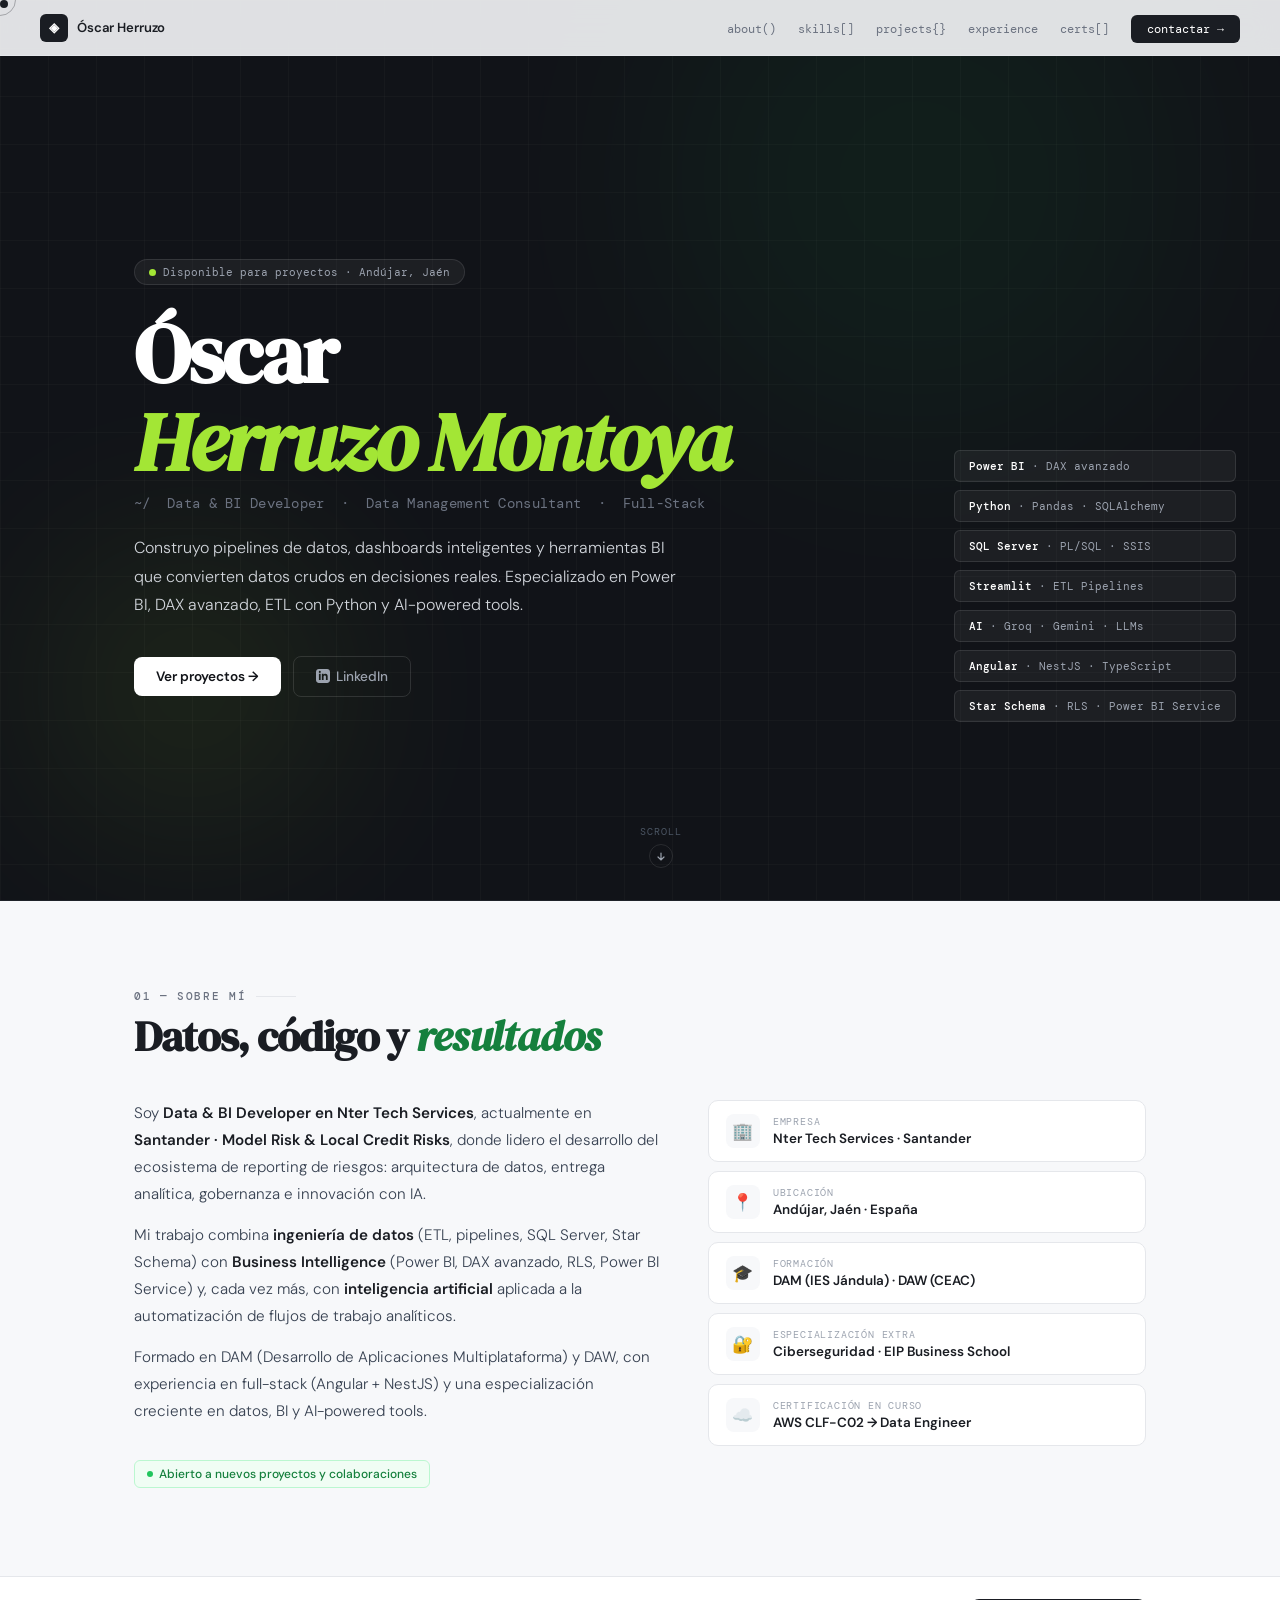
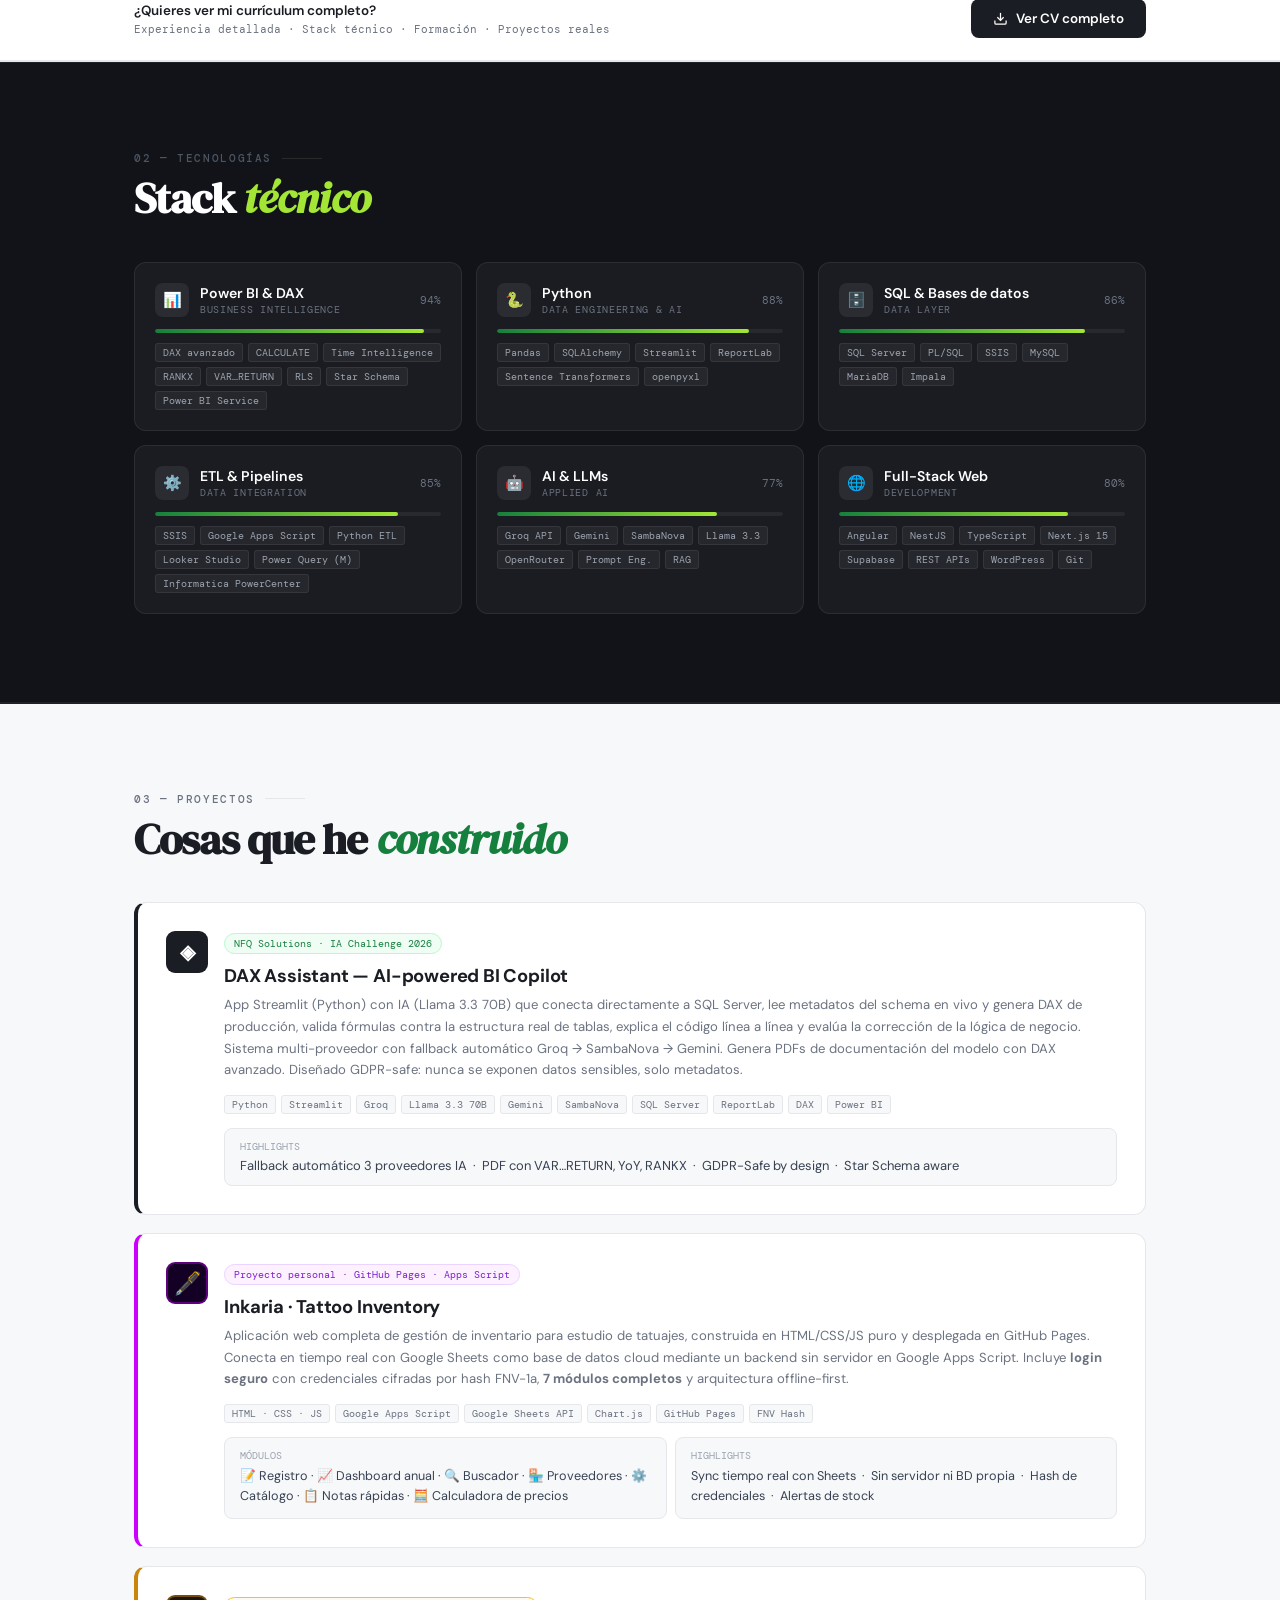
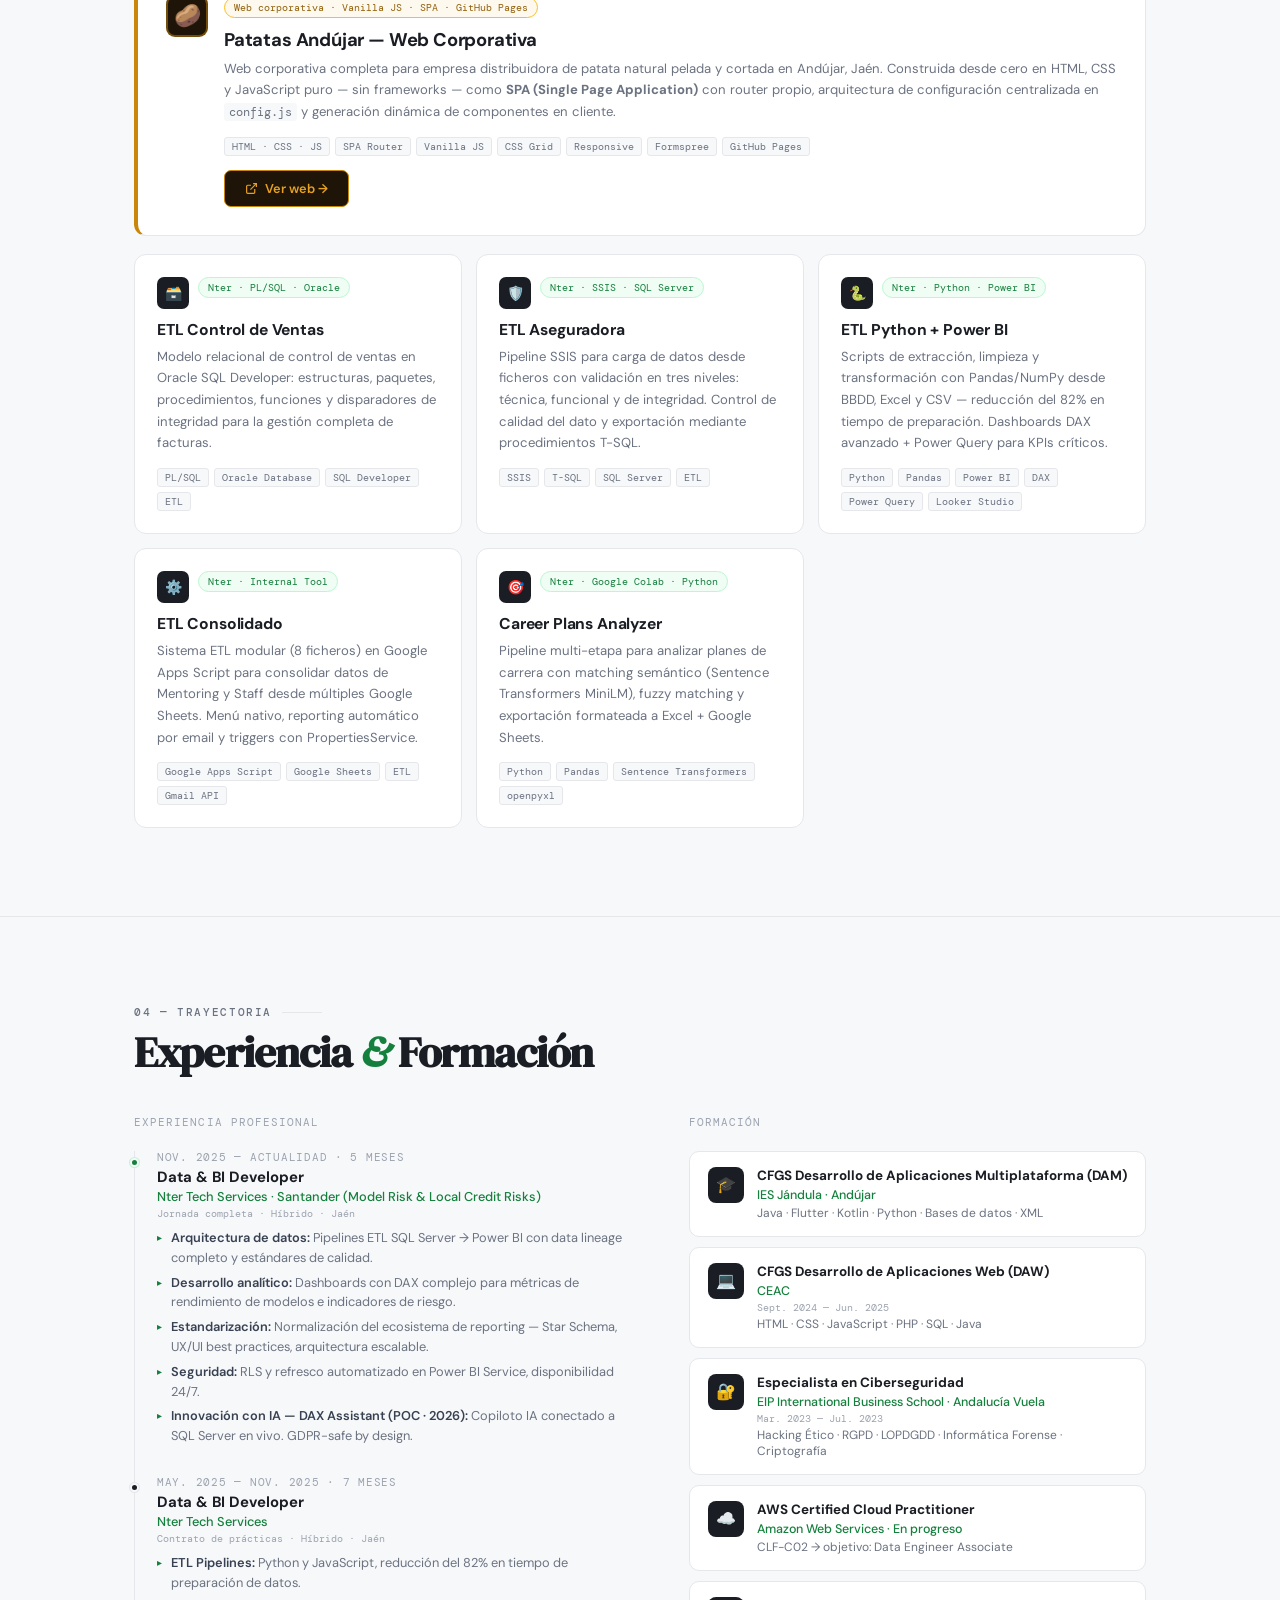
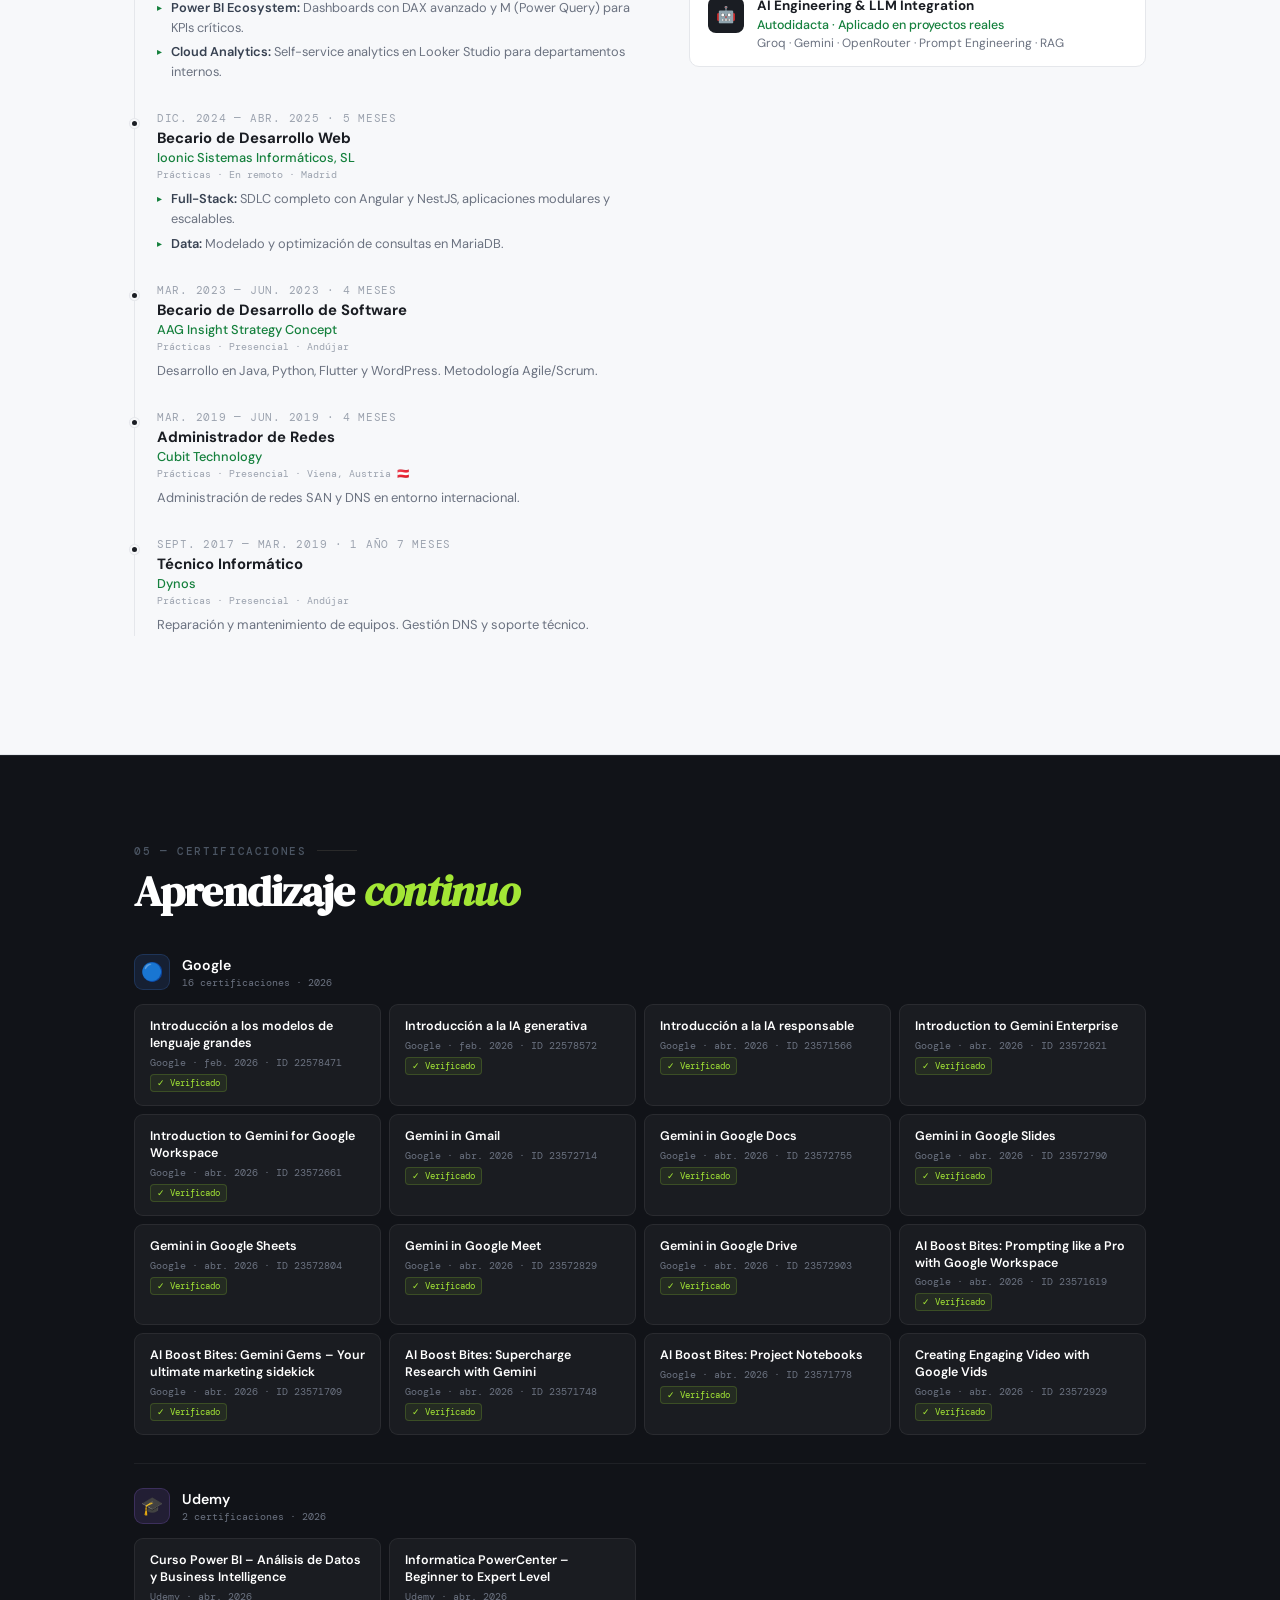
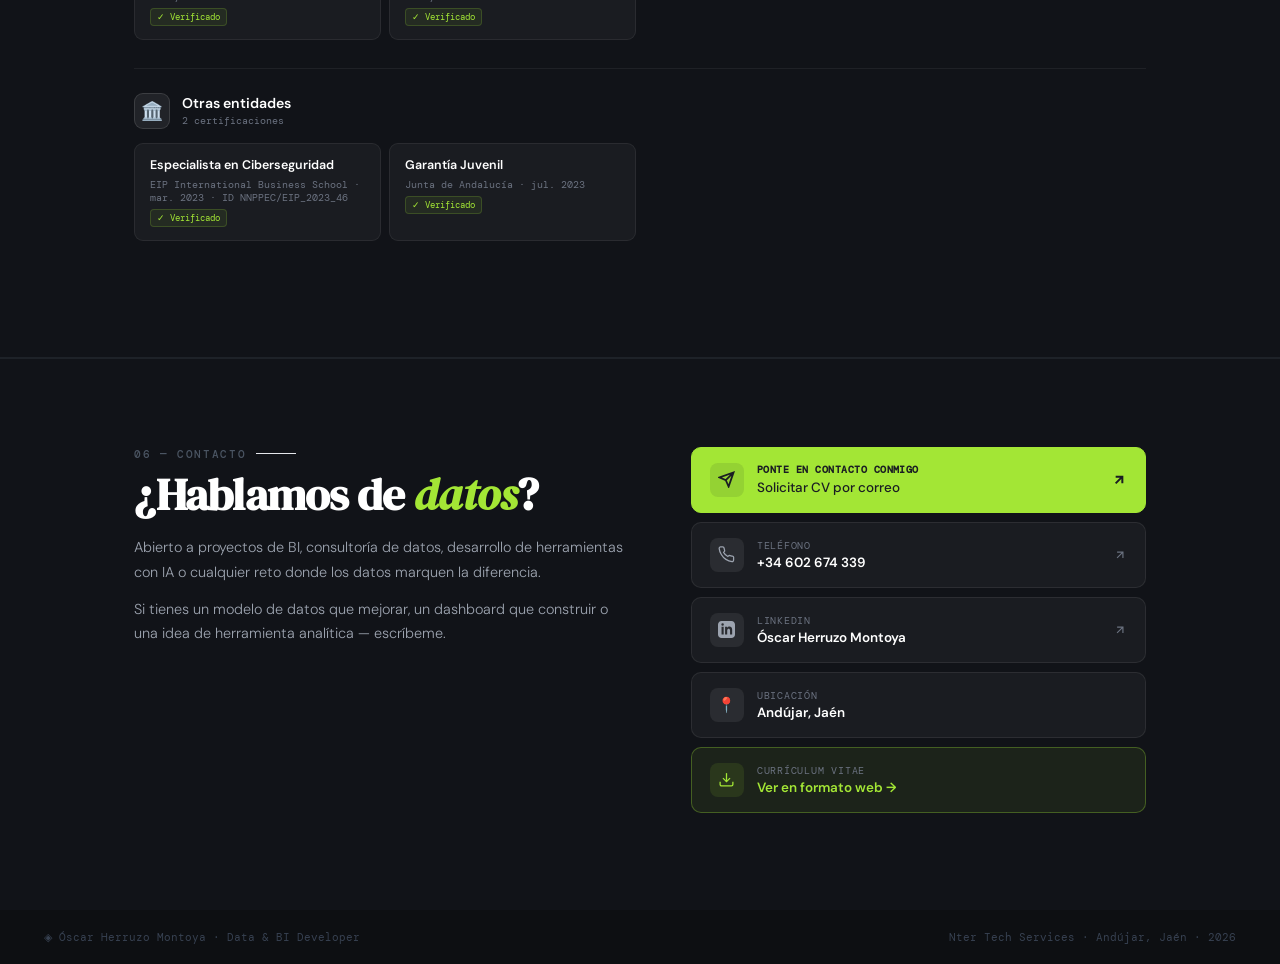
==== index.html @ 1e1641e9 "nuevos cambios" ====
<!DOCTYPE html>
<html lang="es">
<head>
<meta charset="UTF-8">
<meta name="viewport" content="width=device-width, initial-scale=1.0">
<title>Óscar Herruzo Montoya — Data & BI Developer</title>
<link rel="preconnect" href="https://fonts.googleapis.com">
<link href="https://fonts.googleapis.com/css2?family=DM+Sans:ital,wght@0,300;0,400;0,500;0,600;1,400&family=DM+Mono:wght@400;500&family=DM+Serif+Display:ital@0;1&display=swap" rel="stylesheet">
<style>
*, *::before, *::after { box-sizing: border-box; margin: 0; padding: 0; }
:root {
  --dark:#1A1D23; --dark2:#111318; --mid:#374151; --gray:#6B7280;
  --border:#E5E7EB; --light:#F7F8FA; --white:#FFFFFF;
  --green:#15803D; --accent:#A3E635;
  --mono:'DM Mono',monospace; --sans:'DM Sans',sans-serif; --serif:'DM Serif Display',serif;
}
html { scroll-behavior:smooth; }
body { font-family:var(--sans); background:var(--light); color:var(--dark); overflow-x:hidden; }

.cur-dot  { width:8px;height:8px;background:var(--dark);border-radius:50%;position:fixed;top:0;left:0;pointer-events:none;z-index:9999;transition:transform .1s; }
.cur-ring { width:32px;height:32px;border:1.5px solid var(--dark);border-radius:50%;position:fixed;top:0;left:0;pointer-events:none;z-index:9998;opacity:.3;transition:width .2s,height .2s,opacity .2s; }

nav {
  position:fixed;top:0;left:0;right:0;z-index:200;
  background:rgba(247,248,250,.9);backdrop-filter:blur(14px);
  border-bottom:1px solid var(--border);
  height:56px;padding:0 40px;
  display:flex;align-items:center;justify-content:space-between;
  transition:box-shadow .3s;
}
.nav-logo { display:flex;align-items:center;gap:9px;text-decoration:none; }
.nav-box  { width:28px;height:28px;background:var(--dark);border-radius:6px;display:flex;align-items:center;justify-content:center;color:#fff;font-size:13px;font-weight:700; }
.nav-name { font-size:.82rem;font-weight:600;color:var(--dark);letter-spacing:-.01em; }
.nav-links { display:flex;align-items:center;gap:22px;list-style:none; }
.nav-links a { font-family:var(--mono);font-size:.73rem;color:var(--gray);text-decoration:none;transition:color .2s; }
.nav-links a:hover { color:var(--dark); }
.nav-cta { background:var(--dark)!important;color:#fff!important;padding:6px 16px;border-radius:6px; }

.nav-burger { display:none;flex-direction:column;justify-content:center;align-items:center;gap:5px;width:36px;height:36px;background:none;border:none;cursor:pointer;padding:4px;border-radius:6px;transition:background .2s; }
.nav-burger:hover { background:var(--border); }
.nav-burger span { display:block;width:20px;height:2px;background:var(--dark);border-radius:2px;transition:transform .3s ease, opacity .3s ease, width .3s ease;transform-origin:center; }
.nav-burger.open span:nth-child(1) { transform:translateY(7px) rotate(45deg); }
.nav-burger.open span:nth-child(2) { opacity:0;width:0; }
.nav-burger.open span:nth-child(3) { transform:translateY(-7px) rotate(-45deg); }
.nav-mobile { display:none;position:fixed;top:56px;left:0;right:0;z-index:199;background:rgba(247,248,250,.98);backdrop-filter:blur(16px);border-bottom:1px solid var(--border);padding:16px 24px 20px;flex-direction:column;gap:4px;box-shadow:0 8px 24px rgba(0,0,0,.08);transform:translateY(-8px);opacity:0;transition:transform .25s ease, opacity .25s ease; }
.nav-mobile.open { transform:translateY(0);opacity:1; }
.nav-mobile a { font-family:var(--mono);font-size:.82rem;color:var(--gray);text-decoration:none;padding:11px 14px;border-radius:8px;transition:background .15s, color .15s;display:block; }
.nav-mobile a:hover { background:var(--border);color:var(--dark); }
.nav-mobile .mob-cta { background:var(--dark)!important;color:#fff!important;margin-top:8px;text-align:center;font-weight:600; }
.nav-mobile .mob-cta:hover { background:#374151!important; }
@media(max-width:720px){ .nav-links{display:none;} .nav-burger{display:flex;} .nav-mobile{display:flex;} }

.hero { min-height:100vh;background:var(--dark2);display:flex;align-items:center;position:relative;overflow:hidden;padding-top:56px; }
.hero-grid { position:absolute;inset:0;background-image:linear-gradient(rgba(255,255,255,.025) 1px,transparent 1px),linear-gradient(90deg,rgba(255,255,255,.025) 1px,transparent 1px);background-size:48px 48px; }
.glow { position:absolute;border-radius:50%;filter:blur(100px);opacity:.1;pointer-events:none; }
.glow-a { width:520px;height:520px;background:#15803D;top:-80px;right:8%; }
.glow-b { width:280px;height:280px;background:#A3E635;bottom:8%;left:4%; }
.hero-in { position:relative;z-index:2;max-width:1100px;margin:0 auto;padding:0 44px;width:100%; }
.hero-badge { display:inline-flex;align-items:center;gap:7px;background:rgba(255,255,255,.05);border:1px solid rgba(255,255,255,.1);border-radius:20px;padding:5px 14px;font-family:var(--mono);font-size:.7rem;color:#9CA3AF;margin-bottom:26px;opacity:0;animation:fadeUp .6s .2s forwards; }
.badge-dot { width:7px;height:7px;background:var(--accent);border-radius:50%; }
.hero-name { font-family:var(--serif);font-size:clamp(3rem,7vw,5.2rem);color:#fff;line-height:1.04;letter-spacing:-.025em;margin-bottom:10px;opacity:0;animation:fadeUp .7s .35s forwards; }
.hero-name em { color:var(--accent);font-style:italic; }
.hero-role { font-family:var(--mono);font-size:.88rem;color:#6B7280;margin-bottom:22px;letter-spacing:.02em;opacity:0;animation:fadeUp .6s .5s forwards; }
.hero-desc { font-size:1rem;color:#D1D5DB;line-height:1.78;font-weight:300;max-width:560px;margin-bottom:36px;opacity:0;animation:fadeUp .6s .65s forwards; }
.hero-btns { display:flex;align-items:center;gap:12px;flex-wrap:wrap;opacity:0;animation:fadeUp .6s .8s forwards; }
.btn-w { background:#fff;color:var(--dark2);padding:11px 22px;border-radius:8px;font-size:.85rem;font-weight:600;text-decoration:none;display:inline-flex;align-items:center;gap:6px;transition:background .2s,transform .2s; }
.btn-w:hover { background:var(--accent);transform:translateY(-2px); }
.btn-g { background:transparent;color:#9CA3AF;padding:11px 22px;border-radius:8px;border:1px solid rgba(255,255,255,.12);font-size:.85rem;font-weight:500;text-decoration:none;display:inline-flex;align-items:center;gap:6px;transition:border-color .2s,color .2s; }
.btn-g:hover { border-color:rgba(255,255,255,.3);color:#fff; }
.hero-stack { position:absolute;right:44px;top:50%;transform:translateY(-50%);display:flex;flex-direction:column;gap:8px;opacity:0;animation:fadeLeft .8s 1s forwards; }
@media(max-width:900px){.hero-stack{display:none;}}
.s-pill { background:rgba(255,255,255,.05);border:1px solid rgba(255,255,255,.1);border-radius:6px;padding:8px 14px;font-family:var(--mono);font-size:.7rem;color:#9CA3AF;white-space:nowrap;transition:background .2s,color .2s,border-color .2s; }
.s-pill:hover { background:rgba(163,230,53,.08);color:var(--accent);border-color:rgba(163,230,53,.2); }
.s-pill strong { color:#fff;font-weight:500; }
.scroll-hint { position:absolute;bottom:32px;left:50%;transform:translateX(-50%);display:flex;flex-direction:column;align-items:center;gap:6px;opacity:0;animation:fadeUp .6s 1.4s forwards;z-index:2; }
.scroll-txt { font-family:var(--mono);font-size:.62rem;color:#4B5563;text-transform:uppercase;letter-spacing:.1em; }
.scroll-arr { width:24px;height:24px;border:1px solid rgba(255,255,255,.1);border-radius:50%;display:flex;align-items:center;justify-content:center;animation:bounce 2s infinite; }

.wrap { max-width:1100px;margin:0 auto;padding:0 44px; }
.sec  { padding:88px 0; }
.sec-label { font-family:var(--mono);font-size:.68rem;font-weight:500;text-transform:uppercase;letter-spacing:.15em;color:var(--gray);margin-bottom:10px;display:flex;align-items:center;gap:10px; }
.sec-label::after { content:'';display:inline-block;width:40px;height:1px;background:var(--border); }
.sec-title { font-family:var(--serif);font-size:clamp(1.9rem,3.5vw,2.7rem);color:var(--dark);line-height:1.08;letter-spacing:-.02em;margin-bottom:40px; }
.sec-title em { color:var(--green);font-style:italic; }
.band { background:var(--dark2);padding:88px 0;border-top:1px solid #1E2228;border-bottom:1px solid #1E2228; }
.band .sec-label { color:#4B5563; }
.band .sec-label::after { background:#2A2A2A; }
.band .sec-title { color:#fff; }
.band .sec-title em { color:var(--accent); }
hr.div-l { border:none;border-top:1px solid var(--border);margin:0; }
hr.div-d { border:none;border-top:1px solid #1E2228;margin:0; }

.card { background:#fff;border:1px solid var(--border);border-radius:12px;padding:24px;margin-bottom:14px;transition:border-color .2s,transform .2s; }
.card:hover { border-color:var(--dark); }
.card-dark { background:rgba(255,255,255,.04);border:1px solid rgba(255,255,255,.08);border-radius:12px;padding:22px;margin-bottom:12px;transition:background .2s,border-color .2s,transform .2s; }
.card-dark:hover { background:rgba(255,255,255,.07);border-color:rgba(163,230,53,.25);transform:translateY(-2px); }

.about-grid { display:grid;grid-template-columns:1.2fr 1fr;gap:48px;align-items:start; }
@media(max-width:768px){.about-grid{grid-template-columns:1fr;}}
.about-text p { font-size:.95rem;color:var(--mid);line-height:1.78;margin-bottom:14px;font-weight:300; }
.about-text p strong { color:var(--dark);font-weight:600; }
.fact-card { background:#fff;border:1px solid var(--border);border-radius:10px;padding:13px 17px;margin-bottom:9px;display:flex;align-items:center;gap:13px;transition:border-color .2s,transform .2s; }
.fact-card:hover { border-color:var(--dark);transform:translateX(4px); }
.fact-ico { width:34px;height:34px;background:var(--light);border-radius:8px;display:flex;align-items:center;justify-content:center;font-size:17px;flex-shrink:0; }
.fact-lbl { font-family:var(--mono);font-size:.62rem;text-transform:uppercase;letter-spacing:.08em;color:#9CA3AF;margin:0 0 2px 0; }
.fact-val { font-size:.84rem;font-weight:600;color:var(--dark);margin:0; }
.status-ok { display:inline-flex;align-items:center;gap:6px;background:#F0FDF4;color:var(--green);border:1px solid #BBF7D0;border-radius:6px;padding:5px 12px;font-size:.75rem;font-weight:500; }
.sdot { width:6px;height:6px;border-radius:50%;background:#22C55E;flex-shrink:0; }

.skills-grid { display:grid;grid-template-columns:repeat(auto-fill,minmax(300px,1fr));gap:14px; }
.skill-card { background:rgba(255,255,255,.04);border:1px solid rgba(255,255,255,.08);border-radius:12px;padding:20px;transition:background .2s,border-color .2s,transform .2s; }
.skill-card:hover { background:rgba(255,255,255,.07);border-color:rgba(163,230,53,.25);transform:translateY(-3px); }
.sk-head { display:flex;align-items:center;gap:11px;margin-bottom:12px; }
.sk-ico { width:34px;height:34px;background:rgba(255,255,255,.07);border-radius:8px;display:flex;align-items:center;justify-content:center;font-size:15px;flex-shrink:0; }
.sk-name { font-size:.88rem;font-weight:600;color:#fff;margin:0 0 1px 0; }
.sk-type { font-family:var(--mono);font-size:.62rem;color:#6B7280;text-transform:uppercase;letter-spacing:.07em;margin:0; }
.sk-pct  { margin-left:auto;font-family:var(--mono);font-size:.7rem;color:#6B7280; }
.sk-bar-wrap { background:rgba(255,255,255,.06);border-radius:3px;height:4px;overflow:hidden;margin-bottom:10px; }
.sk-bar { height:100%;border-radius:3px;background:linear-gradient(90deg,#15803D,#A3E635);width:0;transition:width 1.2s cubic-bezier(.4,0,.2,1); }
.tag-row { display:flex;flex-wrap:wrap;gap:5px; }
.tag-d { font-family:var(--mono);font-size:.62rem;color:#9CA3AF;background:rgba(255,255,255,.05);border:1px solid rgba(255,255,255,.07);border-radius:3px;padding:2px 7px; }
.tag-l { font-family:var(--mono);font-size:.62rem;color:var(--gray);background:var(--light);border:1px solid var(--border);border-radius:3px;padding:2px 7px; }

.proj-featured { background:#fff;border:1px solid var(--border);border-left:4px solid var(--dark);border-radius:12px;padding:28px;margin-bottom:18px;transition:box-shadow .25s; }
.proj-featured:hover { box-shadow:0 16px 40px rgba(0,0,0,.09); }
.proj-grid { display:grid;grid-template-columns:repeat(auto-fill,minmax(290px,1fr));gap:14px; }
.proj-card { background:#fff;border:1px solid var(--border);border-radius:12px;padding:22px;transition:border-color .2s,transform .2s; }
.proj-card:hover { border-color:var(--dark);transform:translateY(-3px); }
.proj-badge { display:inline-block;font-family:var(--mono);font-size:.63rem;padding:3px 9px;border-radius:20px;background:#F0FDF4;color:var(--green);border:1px solid #BBF7D0;margin-bottom:10px; }
.proj-title { font-size:.98rem;font-weight:700;color:var(--dark);margin:0 0 6px 0;letter-spacing:-.01em; }
.proj-desc  { font-size:.82rem;color:var(--gray);line-height:1.65;margin-bottom:14px; }

/* ── CERTIFICACIONES ── */
.cert-issuer-head {
  display:flex;align-items:center;gap:12px;margin-bottom:14px;
}
.cert-issuer-ico {
  width:36px;height:36px;border-radius:9px;display:flex;align-items:center;justify-content:center;font-size:18px;flex-shrink:0;
}
.cert-issuer-name { font-size:.88rem;font-weight:600;color:#fff;margin:0 0 2px 0; }
.cert-issuer-count { font-family:var(--mono);font-size:.63rem;color:#6B7280;margin:0; }
.cert-grid { display:grid;grid-template-columns:repeat(auto-fill,minmax(230px,1fr));gap:8px;margin-bottom:28px; }
.cert-card {
  background:rgba(255,255,255,.04);border:1px solid rgba(255,255,255,.07);
  border-radius:9px;padding:13px 15px;
  transition:background .2s,border-color .2s,transform .15s;
}
.cert-card:hover { background:rgba(255,255,255,.07);border-color:rgba(163,230,53,.2);transform:translateY(-2px); }
.cert-card-name { font-size:.78rem;font-weight:600;color:#fff;margin:0 0 4px 0;line-height:1.35; }
.cert-card-meta { font-family:var(--mono);font-size:.6rem;color:#6B7280;margin:0; }
.cert-card-badge { display:inline-flex;align-items:center;gap:4px;font-family:var(--mono);font-size:.58rem;color:var(--accent);background:rgba(163,230,53,.08);border:1px solid rgba(163,230,53,.18);border-radius:4px;padding:2px 6px;margin-top:5px; }
.cert-divider { border:none;border-top:1px solid rgba(255,255,255,.06);margin:0 0 24px 0; }

/* ── TIMELINE ── */
.timeline { border-left:1px solid var(--border);padding-left:22px; }
.tl-item { position:relative;margin-bottom:30px; }
.tl-item::before { content:'';position:absolute;left:-27px;top:7px;width:9px;height:9px;border-radius:50%;background:var(--dark);border:2px solid var(--light);box-shadow:0 0 0 1px var(--border); }
.tl-item.active::before { background:var(--green);box-shadow:0 0 0 1px #BBF7D0; }
.tl-date    { font-family:var(--mono);font-size:.66rem;color:#9CA3AF;text-transform:uppercase;letter-spacing:.07em;margin:0 0 3px 0; }
.tl-title   { font-size:.93rem;font-weight:700;color:var(--dark);margin:0 0 1px 0; }
.tl-company { font-size:.8rem;color:var(--green);font-weight:500;margin:0 0 2px 0; }
.tl-type    { font-family:var(--mono);font-size:.62rem;color:#9CA3AF;margin:0 0 7px 0; }
.tl-desc    { font-size:.81rem;color:var(--gray);line-height:1.65;margin:0; }
.tl-bullets { margin:8px 0 0 0;padding:0;list-style:none;display:flex;flex-direction:column;gap:5px; }
.tl-bullets li { font-size:.8rem;color:var(--gray);line-height:1.55;padding-left:14px;position:relative; }
.tl-bullets li::before { content:'▸';position:absolute;left:0;color:var(--green);font-size:.65rem;top:2px; }
.tl-bullets li strong { color:var(--mid);font-weight:600; }

.edu-card { background:#fff;border:1px solid var(--border);border-radius:10px;padding:15px 18px;margin-bottom:10px;display:flex;align-items:flex-start;gap:13px;transition:border-color .2s; }
.edu-card:hover { border-color:var(--dark); }
.edu-ico   { width:36px;height:36px;background:var(--dark);border-radius:8px;display:flex;align-items:center;justify-content:center;font-size:16px;flex-shrink:0; }
.edu-title { font-size:.84rem;font-weight:700;color:var(--dark);margin:0 0 3px 0; }
.edu-place { font-size:.78rem;color:var(--green);font-weight:500;margin:0 0 2px 0; }
.edu-date  { font-family:var(--mono);font-size:.63rem;color:#9CA3AF;margin:0 0 2px 0; }
.edu-tags  { font-size:.75rem;color:var(--gray);margin:0; }

.contact-band { background:var(--dark2);padding:88px 0;border-top:1px solid #1E2228; }
.contact-title { font-family:var(--serif);font-size:clamp(1.9rem,3.5vw,2.8rem);color:#fff;line-height:1.08;letter-spacing:-.02em;margin-bottom:16px; }
.contact-title em { color:var(--accent);font-style:italic; }
.contact-sub { font-size:.9rem;color:#9CA3AF;line-height:1.72;font-weight:300; }
.c-link { display:flex;align-items:center;gap:13px;background:rgba(255,255,255,.04);border:1px solid rgba(255,255,255,.08);border-radius:10px;padding:15px 18px;margin-bottom:9px;text-decoration:none;transition:background .2s,border-color .2s,transform .2s; }
.c-link:hover { background:rgba(255,255,255,.08);border-color:rgba(163,230,53,.3);transform:translateX(4px); }
.c-ico   { width:34px;height:34px;background:rgba(255,255,255,.07);border-radius:8px;display:flex;align-items:center;justify-content:center;font-size:15px;flex-shrink:0; }
.c-lbl   { font-family:var(--mono);font-size:.61rem;text-transform:uppercase;letter-spacing:.08em;color:#6B7280;margin:0 0 2px 0; }
.c-val   { font-size:.84rem;font-weight:600;color:#fff;margin:0; }
.c-arrow { margin-left:auto;color:#6B7280; }
.contact-grid { display:grid;grid-template-columns:1.1fr 1fr;gap:56px;align-items:start; }
@media(max-width:768px){.contact-grid{grid-template-columns:1fr;}}

footer { background:#0D0F12;padding:20px 44px;display:flex;align-items:center;justify-content:space-between;flex-wrap:wrap;gap:10px; }
.ft-l,.ft-r { font-family:var(--mono);font-size:.7rem;color:#374151; }

@keyframes fadeUp  { from{opacity:0;transform:translateY(18px)} to{opacity:1;transform:translateY(0)} }
@keyframes fadeLeft{ from{opacity:0;transform:translateX(18px)} to{opacity:1;transform:translateX(0)} }
@keyframes bounce  { 0%,100%{transform:translateY(0)} 50%{transform:translateY(5px)} }
.reveal { opacity:0;transform:translateY(22px);transition:opacity .6s ease,transform .6s ease; }
.reveal.vis { opacity:1;transform:translateY(0); }
.stagger > * { opacity:0;transform:translateY(18px);transition:opacity .5s ease,transform .5s ease; }
.stagger.vis > *:nth-child(1){opacity:1;transform:none;transition-delay:.04s}
.stagger.vis > *:nth-child(2){opacity:1;transform:none;transition-delay:.1s}
.stagger.vis > *:nth-child(3){opacity:1;transform:none;transition-delay:.16s}
.stagger.vis > *:nth-child(4){opacity:1;transform:none;transition-delay:.22s}
.stagger.vis > *:nth-child(5){opacity:1;transform:none;transition-delay:.28s}
.stagger.vis > *:nth-child(6){opacity:1;transform:none;transition-delay:.34s}
.stagger.vis > *:nth-child(7){opacity:1;transform:none;transition-delay:.40s}

@media(max-width:600px){
  .wrap { padding:0 18px; }
  .hero-in { padding:0 18px; }
  .sec  { padding:56px 0; }
  .band { padding:56px 0; }
  .contact-band { padding:56px 0; }
  .hero-name { font-size:clamp(2.2rem,11vw,3.2rem); }
  .hero-role { font-size:.78rem; }
  .hero-desc { font-size:.9rem; }
  .hero-btns { flex-direction:column; align-items:stretch; }
  .btn-w, .btn-g { justify-content:center; padding:13px 18px; }
  .sec-title { font-size:clamp(1.5rem,6vw,2rem); margin-bottom:28px; }
  .card { padding:18px; }
  .card-dark { padding:16px; }
  .skills-grid { grid-template-columns:1fr; }
  .proj-featured { padding:18px; }
  .proj-grid { grid-template-columns:1fr; }
  .cert-grid { grid-template-columns:1fr; }
  .timeline { padding-left:16px; }
  .tl-item::before { left:-21px; }
  .fact-card { padding:11px 14px; }
  .exp-grid { grid-template-columns:1fr !important; gap:36px; }
  .contact-title { font-size:clamp(1.5rem,6vw,2rem); }
  .c-link { padding:12px 14px; }
  footer { padding:16px 18px; flex-direction:column; align-items:flex-start; gap:4px; }
  .cur-dot, .cur-ring { display:none; }
}
@media(min-width:601px) and (max-width:768px){
  .wrap { padding:0 28px; }
  .hero-in { padding:0 28px; }
  .sec { padding:70px 0; }
  .band { padding:70px 0; }
  .contact-band { padding:70px 0; }
  .skills-grid { grid-template-columns:1fr 1fr; }
  .cert-grid { grid-template-columns:1fr 1fr; }
  footer { padding:16px 28px; }
}
</style>
</head>
<body>

<div class="cur-dot"  id="cDot"></div>
<div class="cur-ring" id="cRing"></div>

<nav id="nav">
  <a href="#" class="nav-logo">
    <div class="nav-box">◈</div>
    <span class="nav-name">Óscar Herruzo</span>
  </a>
  <ul class="nav-links">
    <li><a href="#sobre">about()</a></li>
    <li><a href="#skills">skills[]</a></li>
    <li><a href="#proyectos">projects{}</a></li>
    <li><a href="#experiencia">experience</a></li>
    <li><a href="#certificaciones">certs[]</a></li>
    <li><a href="#contacto" class="nav-cta">contactar →</a></li>
  </ul>
  <button class="nav-burger" id="navBurger" aria-label="Menú">
    <span></span><span></span><span></span>
  </button>
</nav>

<div class="nav-mobile" id="navMobile">
  <a href="#sobre"           class="mob-link">about()</a>
  <a href="#skills"          class="mob-link">skills[]</a>
  <a href="#proyectos"       class="mob-link">projects{}</a>
  <a href="#experiencia"     class="mob-link">experience</a>
  <a href="#certificaciones" class="mob-link">certs[]</a>
  <a href="#contacto"        class="mob-cta">contactar →</a>
</div>

<section class="hero">
  <div class="hero-grid"></div>
  <div class="glow glow-a"></div>
  <div class="glow glow-b"></div>
  <div class="hero-in">
    <div class="hero-badge"><span class="badge-dot"></span>Disponible para proyectos · Andújar, Jaén</div>
    <h1 class="hero-name">Óscar<br><em>Herruzo Montoya</em></h1>
    <p class="hero-role"><span>~/</span>&nbsp; Data & BI Developer &nbsp;·&nbsp; Data Management Consultant &nbsp;·&nbsp; Full-Stack</p>
    <p class="hero-desc">Construyo pipelines de datos, dashboards inteligentes y herramientas BI que convierten datos crudos en decisiones reales. Especializado en Power BI, DAX avanzado, ETL con Python y AI-powered tools.</p>
    <div class="hero-btns">
      <a href="#proyectos" class="btn-w">Ver proyectos →</a>
      <a href="https://www.linkedin.com/in/oscar-herruzo-montoya-640683214/" target="_blank" class="btn-g">
        <svg width="14" height="14" viewBox="0 0 24 24" fill="currentColor"><path d="M19 0H5C2.24 0 0 2.24 0 5v14c0 2.76 2.24 5 5 5h14c2.76 0 5-2.24 5-5V5c0-2.76-2.24-5-5-5zm-11 19H5V8h3v11zM6.5 6.73A1.77 1.77 0 1 1 8.27 4.96 1.77 1.77 0 0 1 6.5 6.73zM20 19h-3v-5.6c0-3.37-4-3.12-4 0V19h-3V8h3v1.77C14.4 7.08 20 6.88 20 12.3V19z"/></svg>
        LinkedIn
      </a>
    </div>
  </div>
  <div class="hero-stack">
    <div class="s-pill"><strong>Power BI</strong> · DAX avanzado</div>
    <div class="s-pill"><strong>Python</strong> · Pandas · SQLAlchemy</div>
    <div class="s-pill"><strong>SQL Server</strong> · PL/SQL · SSIS</div>
    <div class="s-pill"><strong>Streamlit</strong> · ETL Pipelines</div>
    <div class="s-pill"><strong>AI</strong> · Groq · Gemini · LLMs</div>
    <div class="s-pill"><strong>Angular</strong> · NestJS · TypeScript</div>
    <div class="s-pill"><strong>Star Schema</strong> · RLS · Power BI Service</div>
  </div>
  <div class="scroll-hint">
    <span class="scroll-txt">scroll</span>
    <div class="scroll-arr">
      <svg width="10" height="10" viewBox="0 0 10 10" fill="none"><path d="M5 2v6M2 6l3 3 3-3" stroke="#9CA3AF" stroke-width="1.2" stroke-linecap="round"/></svg>
    </div>
  </div>
</section>

<hr class="div-d">

<section class="sec" id="sobre">
  <div class="wrap">
    <p class="sec-label reveal">01 — Sobre mí</p>
    <h2 class="sec-title reveal">Datos, código y <em>resultados</em></h2>
    <div class="about-grid">
      <div class="about-text reveal">
        <p>Soy <strong>Data & BI Developer en Nter Tech Services</strong>, actualmente en <strong>Santander · Model Risk & Local Credit Risks</strong>, donde lidero el desarrollo del ecosistema de reporting de riesgos: arquitectura de datos, entrega analítica, gobernanza e innovación con IA.</p>
        <p>Mi trabajo combina <strong>ingeniería de datos</strong> (ETL, pipelines, SQL Server, Star Schema) con <strong>Business Intelligence</strong> (Power BI, DAX avanzado, RLS, Power BI Service) y, cada vez más, con <strong>inteligencia artificial</strong> aplicada a la automatización de flujos de trabajo analíticos.</p>
        <p>Formado en DAM (Desarrollo de Aplicaciones Multiplataforma) y DAW, con experiencia en full-stack (Angular + NestJS) y una especialización creciente en datos, BI y AI-powered tools.</p>
        <br>
        <div class="status-ok"><span class="sdot"></span>Abierto a nuevos proyectos y colaboraciones</div>
      </div>
      <div class="stagger">
        <div class="fact-card"><div class="fact-ico">🏢</div><div><p class="fact-lbl">Empresa</p><p class="fact-val">Nter Tech Services · Santander</p></div></div>
        <div class="fact-card"><div class="fact-ico">📍</div><div><p class="fact-lbl">Ubicación</p><p class="fact-val">Andújar, Jaén · España</p></div></div>
        <div class="fact-card"><div class="fact-ico">🎓</div><div><p class="fact-lbl">Formación</p><p class="fact-val">DAM (IES Jándula) · DAW (CEAC)</p></div></div>
        <div class="fact-card"><div class="fact-ico">🔐</div><div><p class="fact-lbl">Especialización extra</p><p class="fact-val">Ciberseguridad · EIP Business School</p></div></div>
        <div class="fact-card"><div class="fact-ico">☁️</div><div><p class="fact-lbl">Certificación en curso</p><p class="fact-val">AWS CLF-C02 → Data Engineer</p></div></div>
      </div>
    </div>
  </div>
</section>

<div style="background:#fff;border-top:1px solid var(--border);border-bottom:1px solid var(--border);padding:22px 0;">
  <div class="wrap" style="display:flex;align-items:center;justify-content:space-between;flex-wrap:wrap;gap:16px;">
    <div>
      <p style="font-size:.84rem;font-weight:600;color:var(--dark);margin:0 0 3px 0;">¿Quieres ver mi currículum completo?</p>
      <p style="font-family:'DM Mono',monospace;font-size:.7rem;color:var(--gray);margin:0;">Experiencia detallada · Stack técnico · Formación · Proyectos reales</p>
    </div>
    <a href="cv.html" target="_blank" style="display:inline-flex;align-items:center;gap:8px;background:#1A1D23;color:#fff;padding:11px 22px;border-radius:8px;font-size:.84rem;font-weight:600;text-decoration:none;white-space:nowrap;transition:background .2s;">
      <svg width="15" height="15" viewBox="0 0 24 24" fill="none" stroke="currentColor" stroke-width="2"><path d="M21 15v4a2 2 0 0 1-2 2H5a2 2 0 0 1-2-2v-4"/><polyline points="7 10 12 15 17 10"/><line x1="12" y1="15" x2="12" y2="3"/></svg>
      Ver CV completo
    </a>
  </div>
</div>

<hr class="div-l">

<section class="band" id="skills">
  <div class="wrap">
    <p class="sec-label reveal">02 — Tecnologías</p>
    <h2 class="sec-title reveal">Stack <em>técnico</em></h2>
    <div class="skills-grid stagger">
      <div class="skill-card">
        <div class="sk-head"><div class="sk-ico">📊</div><div><p class="sk-name">Power BI & DAX</p><p class="sk-type">Business Intelligence</p></div><span class="sk-pct">94%</span></div>
        <div class="sk-bar-wrap"><div class="sk-bar" data-w="94"></div></div>
        <div class="tag-row"><span class="tag-d">DAX avanzado</span><span class="tag-d">CALCULATE</span><span class="tag-d">Time Intelligence</span><span class="tag-d">RANKX</span><span class="tag-d">VAR…RETURN</span><span class="tag-d">RLS</span><span class="tag-d">Star Schema</span><span class="tag-d">Power BI Service</span></div>
      </div>
      <div class="skill-card">
        <div class="sk-head"><div class="sk-ico">🐍</div><div><p class="sk-name">Python</p><p class="sk-type">Data Engineering & AI</p></div><span class="sk-pct">88%</span></div>
        <div class="sk-bar-wrap"><div class="sk-bar" data-w="88"></div></div>
        <div class="tag-row"><span class="tag-d">Pandas</span><span class="tag-d">SQLAlchemy</span><span class="tag-d">Streamlit</span><span class="tag-d">ReportLab</span><span class="tag-d">Sentence Transformers</span><span class="tag-d">openpyxl</span></div>
      </div>
      <div class="skill-card">
        <div class="sk-head"><div class="sk-ico">🗄️</div><div><p class="sk-name">SQL & Bases de datos</p><p class="sk-type">Data Layer</p></div><span class="sk-pct">86%</span></div>
        <div class="sk-bar-wrap"><div class="sk-bar" data-w="86"></div></div>
        <div class="tag-row"><span class="tag-d">SQL Server</span><span class="tag-d">PL/SQL</span><span class="tag-d">SSIS</span><span class="tag-d">MySQL</span><span class="tag-d">MariaDB</span><span class="tag-d">Impala</span></div>
      </div>
      <div class="skill-card">
        <div class="sk-head"><div class="sk-ico">⚙️</div><div><p class="sk-name">ETL & Pipelines</p><p class="sk-type">Data Integration</p></div><span class="sk-pct">85%</span></div>
        <div class="sk-bar-wrap"><div class="sk-bar" data-w="85"></div></div>
        <div class="tag-row"><span class="tag-d">SSIS</span><span class="tag-d">Google Apps Script</span><span class="tag-d">Python ETL</span><span class="tag-d">Looker Studio</span><span class="tag-d">Power Query (M)</span><span class="tag-d">Informatica PowerCenter</span></div>
      </div>
      <div class="skill-card">
        <div class="sk-head"><div class="sk-ico">🤖</div><div><p class="sk-name">AI & LLMs</p><p class="sk-type">Applied AI</p></div><span class="sk-pct">77%</span></div>
        <div class="sk-bar-wrap"><div class="sk-bar" data-w="77"></div></div>
        <div class="tag-row"><span class="tag-d">Groq API</span><span class="tag-d">Gemini</span><span class="tag-d">SambaNova</span><span class="tag-d">Llama 3.3</span><span class="tag-d">OpenRouter</span><span class="tag-d">Prompt Eng.</span><span class="tag-d">RAG</span></div>
      </div>
      <div class="skill-card">
        <div class="sk-head"><div class="sk-ico">🌐</div><div><p class="sk-name">Full-Stack Web</p><p class="sk-type">Development</p></div><span class="sk-pct">80%</span></div>
        <div class="sk-bar-wrap"><div class="sk-bar" data-w="80"></div></div>
        <div class="tag-row"><span class="tag-d">Angular</span><span class="tag-d">NestJS</span><span class="tag-d">TypeScript</span><span class="tag-d">Next.js 15</span><span class="tag-d">Supabase</span><span class="tag-d">REST APIs</span><span class="tag-d">WordPress</span><span class="tag-d">Git</span></div>
      </div>
    </div>
  </div>
</section>

<hr class="div-d">

<section class="sec" id="proyectos">
  <div class="wrap">
    <p class="sec-label reveal">03 — Proyectos</p>
    <h2 class="sec-title reveal">Cosas que he <em>construido</em></h2>

    <div class="proj-featured reveal">
      <div style="display:flex;align-items:flex-start;gap:16px;flex-wrap:wrap;">
        <div style="width:42px;height:42px;background:var(--dark);border-radius:9px;display:flex;align-items:center;justify-content:center;color:#fff;font-size:20px;font-weight:700;flex-shrink:0;">◈</div>
        <div style="flex:1;min-width:260px;">
          <span class="proj-badge">NFQ Solutions · IA Challenge 2026</span>
          <p class="proj-title" style="font-size:1.15rem;">DAX Assistant — AI-powered BI Copilot</p>
          <p class="proj-desc">App Streamlit (Python) con IA (Llama 3.3 70B) que conecta directamente a SQL Server, lee metadatos del schema en vivo y genera DAX de producción, valida fórmulas contra la estructura real de tablas, explica el código línea a línea y evalúa la corrección de la lógica de negocio. Sistema multi-proveedor con fallback automático Groq → SambaNova → Gemini. Genera PDFs de documentación del modelo con DAX avanzado. Diseñado GDPR-safe: nunca se exponen datos sensibles, solo metadatos.</p>
          <div class="tag-row" style="margin-bottom:14px;">
            <span class="tag-l">Python</span><span class="tag-l">Streamlit</span><span class="tag-l">Groq</span><span class="tag-l">Llama 3.3 70B</span><span class="tag-l">Gemini</span><span class="tag-l">SambaNova</span><span class="tag-l">SQL Server</span><span class="tag-l">ReportLab</span><span class="tag-l">DAX</span><span class="tag-l">Power BI</span>
          </div>
          <div style="background:var(--light);border:1px solid var(--border);border-radius:8px;padding:11px 15px;">
            <p style="font-family:var(--mono);font-size:.62rem;color:#9CA3AF;margin:0 0 4px 0;">HIGHLIGHTS</p>
            <p style="font-size:.81rem;color:var(--mid);margin:0;">Fallback automático 3 proveedores IA &nbsp;·&nbsp; PDF con VAR…RETURN, YoY, RANKX &nbsp;·&nbsp; GDPR-Safe by design &nbsp;·&nbsp; Star Schema aware</p>
          </div>
        </div>
      </div>
    </div>

    <div class="proj-featured reveal" style="border-left-color:#cc00ff;">
      <div style="display:flex;align-items:flex-start;gap:16px;flex-wrap:wrap;">
        <div style="width:42px;height:42px;background:#150025;border:2px solid rgba(204,0,255,0.4);border-radius:9px;display:flex;align-items:center;justify-content:center;font-size:22px;flex-shrink:0;">🖋️</div>
        <div style="flex:1;min-width:260px;">
          <span class="proj-badge" style="background:#fdf0ff;color:#7e22ce;border-color:#e9d5ff;">Proyecto personal · GitHub Pages · Apps Script</span>
          <p class="proj-title" style="font-size:1.15rem;">Inkaria · Tattoo Inventory</p>
          <p class="proj-desc">Aplicación web completa de gestión de inventario para estudio de tatuajes, construida en HTML/CSS/JS puro y desplegada en GitHub Pages. Conecta en tiempo real con Google Sheets como base de datos cloud mediante un backend sin servidor en Google Apps Script. Incluye <strong>login seguro</strong> con credenciales cifradas por hash FNV-1a, <strong>7 módulos completos</strong> y arquitectura offline-first.</p>
          <div class="tag-row" style="margin-bottom:14px;">
            <span class="tag-l">HTML · CSS · JS</span><span class="tag-l">Google Apps Script</span><span class="tag-l">Google Sheets API</span><span class="tag-l">Chart.js</span><span class="tag-l">GitHub Pages</span><span class="tag-l">FNV Hash</span>
          </div>
          <div style="display:grid;grid-template-columns:1fr 1fr;gap:8px;">
            <div style="background:var(--light);border:1px solid var(--border);border-radius:8px;padding:11px 15px;">
              <p style="font-family:var(--mono);font-size:.62rem;color:#9CA3AF;margin:0 0 4px 0;">MÓDULOS</p>
              <p style="font-size:.79rem;color:var(--mid);margin:0;line-height:1.6;">📝 Registro · 📈 Dashboard anual · 🔍 Buscador · 🏪 Proveedores · ⚙️ Catálogo · 📋 Notas rápidas · 🧮 Calculadora de precios</p>
            </div>
            <div style="background:var(--light);border:1px solid var(--border);border-radius:8px;padding:11px 15px;">
              <p style="font-family:var(--mono);font-size:.62rem;color:#9CA3AF;margin:0 0 4px 0;">HIGHLIGHTS</p>
              <p style="font-size:.79rem;color:var(--mid);margin:0;line-height:1.6;">Sync tiempo real con Sheets &nbsp;·&nbsp; Sin servidor ni BD propia &nbsp;·&nbsp; Hash de credenciales &nbsp;·&nbsp; Alertas de stock</p>
            </div>
          </div>
        </div>
      </div>
    </div>

    <div class="proj-featured reveal" style="border-left-color:#C8860A;">
      <div style="display:flex;align-items:flex-start;gap:16px;flex-wrap:wrap;">
        <div style="width:42px;height:42px;background:#1E1508;border:2px solid rgba(200,134,10,0.5);border-radius:9px;display:flex;align-items:center;justify-content:center;font-size:22px;flex-shrink:0;">🥔</div>
        <div style="flex:1;min-width:260px;">
          <span class="proj-badge" style="background:#FEF9EE;color:#92600A;border-color:#FBBF24;">Web corporativa · Vanilla JS · SPA · GitHub Pages</span>
          <p class="proj-title" style="font-size:1.15rem;">Patatas Andújar — Web Corporativa</p>
          <p class="proj-desc">Web corporativa completa para empresa distribuidora de patata natural pelada y cortada en Andújar, Jaén. Construida desde cero en HTML, CSS y JavaScript puro — sin frameworks — como <strong>SPA (Single Page Application)</strong> con router propio, arquitectura de configuración centralizada en <code style="font-family:var(--mono);font-size:.75rem;background:var(--light);padding:1px 5px;border-radius:3px;">config.js</code> y generación dinámica de componentes en cliente.</p>
          <div class="tag-row" style="margin-bottom:14px;">
            <span class="tag-l">HTML · CSS · JS</span><span class="tag-l">SPA Router</span><span class="tag-l">Vanilla JS</span><span class="tag-l">CSS Grid</span><span class="tag-l">Responsive</span><span class="tag-l">Formspree</span><span class="tag-l">GitHub Pages</span>
          </div>
          <a href="https://oscarherruzo.github.io/patatas-prueba/#inicio" target="_blank" rel="noopener noreferrer" style="display:inline-flex;align-items:center;gap:7px;background:#1E1508;color:#E8A020;padding:9px 20px;border-radius:7px;font-size:.8rem;font-weight:600;text-decoration:none;border:1px solid #C8860A;transition:background .2s;" onmouseover="this.style.background='#2B1F0E'" onmouseout="this.style.background='#1E1508'">
            <svg width="13" height="13" viewBox="0 0 24 24" fill="none" stroke="currentColor" stroke-width="2.2"><path d="M18 13v6a2 2 0 0 1-2 2H5a2 2 0 0 1-2-2V8a2 2 0 0 1 2-2h6"/><polyline points="15 3 21 3 21 9"/><line x1="10" y1="14" x2="21" y2="3"/></svg>
            Ver web →
          </a>
        </div>
      </div>
    </div>

    <div class="proj-grid stagger">
      <div class="proj-card">
        <div style="display:flex;align-items:center;gap:9px;margin-bottom:10px;"><div style="width:32px;height:32px;background:var(--dark);border-radius:7px;display:flex;align-items:center;justify-content:center;font-size:14px;">🗃️</div><span class="proj-badge">Nter · PL/SQL · Oracle</span></div>
        <p class="proj-title">ETL Control de Ventas</p>
        <p class="proj-desc">Modelo relacional de control de ventas en Oracle SQL Developer: estructuras, paquetes, procedimientos, funciones y disparadores de integridad para la gestión completa de facturas.</p>
        <div class="tag-row"><span class="tag-l">PL/SQL</span><span class="tag-l">Oracle Database</span><span class="tag-l">SQL Developer</span><span class="tag-l">ETL</span></div>
      </div>
      <div class="proj-card">
        <div style="display:flex;align-items:center;gap:9px;margin-bottom:10px;"><div style="width:32px;height:32px;background:var(--dark);border-radius:7px;display:flex;align-items:center;justify-content:center;font-size:14px;">🛡️</div><span class="proj-badge">Nter · SSIS · SQL Server</span></div>
        <p class="proj-title">ETL Aseguradora</p>
        <p class="proj-desc">Pipeline SSIS para carga de datos desde ficheros con validación en tres niveles: técnica, funcional y de integridad. Control de calidad del dato y exportación mediante procedimientos T-SQL.</p>
        <div class="tag-row"><span class="tag-l">SSIS</span><span class="tag-l">T-SQL</span><span class="tag-l">SQL Server</span><span class="tag-l">ETL</span></div>
      </div>
      <div class="proj-card">
        <div style="display:flex;align-items:center;gap:9px;margin-bottom:10px;"><div style="width:32px;height:32px;background:var(--dark);border-radius:7px;display:flex;align-items:center;justify-content:center;font-size:14px;">🐍</div><span class="proj-badge">Nter · Python · Power BI</span></div>
        <p class="proj-title">ETL Python + Power BI</p>
        <p class="proj-desc">Scripts de extracción, limpieza y transformación con Pandas/NumPy desde BBDD, Excel y CSV — reducción del 82% en tiempo de preparación. Dashboards DAX avanzado + Power Query para KPIs críticos.</p>
        <div class="tag-row"><span class="tag-l">Python</span><span class="tag-l">Pandas</span><span class="tag-l">Power BI</span><span class="tag-l">DAX</span><span class="tag-l">Power Query</span><span class="tag-l">Looker Studio</span></div>
      </div>
      <div class="proj-card">
        <div style="display:flex;align-items:center;gap:9px;margin-bottom:10px;"><div style="width:32px;height:32px;background:var(--dark);border-radius:7px;display:flex;align-items:center;justify-content:center;font-size:14px;">⚙️</div><span class="proj-badge">Nter · Internal Tool</span></div>
        <p class="proj-title">ETL Consolidado</p>
        <p class="proj-desc">Sistema ETL modular (8 ficheros) en Google Apps Script para consolidar datos de Mentoring y Staff desde múltiples Google Sheets. Menú nativo, reporting automático por email y triggers con PropertiesService.</p>
        <div class="tag-row"><span class="tag-l">Google Apps Script</span><span class="tag-l">Google Sheets</span><span class="tag-l">ETL</span><span class="tag-l">Gmail API</span></div>
      </div>
      <div class="proj-card">
        <div style="display:flex;align-items:center;gap:9px;margin-bottom:10px;"><div style="width:32px;height:32px;background:var(--dark);border-radius:7px;display:flex;align-items:center;justify-content:center;font-size:14px;">🎯</div><span class="proj-badge">Nter · Google Colab · Python</span></div>
        <p class="proj-title">Career Plans Analyzer</p>
        <p class="proj-desc">Pipeline multi-etapa para analizar planes de carrera con matching semántico (Sentence Transformers MiniLM), fuzzy matching y exportación formateada a Excel + Google Sheets.</p>
        <div class="tag-row"><span class="tag-l">Python</span><span class="tag-l">Pandas</span><span class="tag-l">Sentence Transformers</span><span class="tag-l">openpyxl</span></div>
      </div>
    </div>
  </div>
</section>

<hr class="div-l">

<section class="sec" id="experiencia">
  <div class="wrap">
    <p class="sec-label reveal">04 — Trayectoria</p>
    <h2 class="sec-title reveal">Experiencia <em>&amp;</em> Formación</h2>
    <div style="display:grid;grid-template-columns:1.1fr 1fr;gap:52px;align-items:start;" class="exp-grid">
      <div class="reveal">
        <p style="font-family:var(--mono);font-size:.66rem;color:#9CA3AF;text-transform:uppercase;letter-spacing:.1em;margin-bottom:22px;">Experiencia profesional</p>
        <div class="timeline">
          <div class="tl-item active">
            <p class="tl-date">Nov. 2025 — Actualidad · 5 meses</p>
            <p class="tl-title">Data & BI Developer</p>
            <p class="tl-company">Nter Tech Services · Santander (Model Risk & Local Credit Risks)</p>
            <p class="tl-type">Jornada completa · Híbrido · Jaén</p>
            <ul class="tl-bullets">
              <li><strong>Arquitectura de datos:</strong> Pipelines ETL SQL Server → Power BI con data lineage completo y estándares de calidad.</li>
              <li><strong>Desarrollo analítico:</strong> Dashboards con DAX complejo para métricas de rendimiento de modelos e indicadores de riesgo.</li>
              <li><strong>Estandarización:</strong> Normalización del ecosistema de reporting — Star Schema, UX/UI best practices, arquitectura escalable.</li>
              <li><strong>Seguridad:</strong> RLS y refresco automatizado en Power BI Service, disponibilidad 24/7.</li>
              <li><strong>Innovación con IA — DAX Assistant (POC · 2026):</strong> Copiloto IA conectado a SQL Server en vivo. GDPR-safe by design.</li>
            </ul>
          </div>
          <div class="tl-item">
            <p class="tl-date">May. 2025 — Nov. 2025 · 7 meses</p>
            <p class="tl-title">Data & BI Developer</p>
            <p class="tl-company">Nter Tech Services</p>
            <p class="tl-type">Contrato de prácticas · Híbrido · Jaén</p>
            <ul class="tl-bullets">
              <li><strong>ETL Pipelines:</strong> Python y JavaScript, reducción del 82% en tiempo de preparación de datos.</li>
              <li><strong>Power BI Ecosystem:</strong> Dashboards con DAX avanzado y M (Power Query) para KPIs críticos.</li>
              <li><strong>Cloud Analytics:</strong> Self-service analytics en Looker Studio para departamentos internos.</li>
            </ul>
          </div>
          <div class="tl-item">
            <p class="tl-date">Dic. 2024 — Abr. 2025 · 5 meses</p>
            <p class="tl-title">Becario de Desarrollo Web</p>
            <p class="tl-company">Ioonic Sistemas Informáticos, SL</p>
            <p class="tl-type">Prácticas · En remoto · Madrid</p>
            <ul class="tl-bullets">
              <li><strong>Full-Stack:</strong> SDLC completo con Angular y NestJS, aplicaciones modulares y escalables.</li>
              <li><strong>Data:</strong> Modelado y optimización de consultas en MariaDB.</li>
            </ul>
          </div>
          <div class="tl-item">
            <p class="tl-date">Mar. 2023 — Jun. 2023 · 4 meses</p>
            <p class="tl-title">Becario de Desarrollo de Software</p>
            <p class="tl-company">AAG Insight Strategy Concept</p>
            <p class="tl-type">Prácticas · Presencial · Andújar</p>
            <p class="tl-desc">Desarrollo en Java, Python, Flutter y WordPress. Metodología Agile/Scrum.</p>
          </div>
          <div class="tl-item">
            <p class="tl-date">Mar. 2019 — Jun. 2019 · 4 meses</p>
            <p class="tl-title">Administrador de Redes</p>
            <p class="tl-company">Cubit Technology</p>
            <p class="tl-type">Prácticas · Presencial · Viena, Austria 🇦🇹</p>
            <p class="tl-desc">Administración de redes SAN y DNS en entorno internacional.</p>
          </div>
          <div class="tl-item">
            <p class="tl-date">Sept. 2017 — Mar. 2019 · 1 año 7 meses</p>
            <p class="tl-title">Técnico Informático</p>
            <p class="tl-company">Dynos</p>
            <p class="tl-type">Prácticas · Presencial · Andújar</p>
            <p class="tl-desc">Reparación y mantenimiento de equipos. Gestión DNS y soporte técnico.</p>
          </div>
        </div>
      </div>
      <div class="reveal">
        <p style="font-family:var(--mono);font-size:.66rem;color:#9CA3AF;text-transform:uppercase;letter-spacing:.1em;margin-bottom:22px;">Formación</p>
        <div class="edu-card"><div class="edu-ico">🎓</div><div><p class="edu-title">CFGS Desarrollo de Aplicaciones Multiplataforma (DAM)</p><p class="edu-place">IES Jándula · Andújar</p><p class="edu-tags">Java · Flutter · Kotlin · Python · Bases de datos · XML</p></div></div>
        <div class="edu-card"><div class="edu-ico">💻</div><div><p class="edu-title">CFGS Desarrollo de Aplicaciones Web (DAW)</p><p class="edu-place">CEAC</p><p class="edu-date">Sept. 2024 — Jun. 2025</p><p class="edu-tags">HTML · CSS · JavaScript · PHP · SQL · Java</p></div></div>
        <div class="edu-card"><div class="edu-ico">🔐</div><div><p class="edu-title">Especialista en Ciberseguridad</p><p class="edu-place">EIP International Business School · Andalucía Vuela</p><p class="edu-date">Mar. 2023 — Jul. 2023</p><p class="edu-tags">Hacking Ético · RGPD · LOPDGDD · Informática Forense · Criptografía</p></div></div>
        <div class="edu-card"><div class="edu-ico">☁️</div><div><p class="edu-title">AWS Certified Cloud Practitioner</p><p class="edu-place">Amazon Web Services · En progreso</p><p class="edu-tags">CLF-C02 → objetivo: Data Engineer Associate</p></div></div>
        <div class="edu-card"><div class="edu-ico">🤖</div><div><p class="edu-title">AI Engineering & LLM Integration</p><p class="edu-place">Autodidacta · Aplicado en proyectos reales</p><p class="edu-tags">Groq · Gemini · OpenRouter · Prompt Engineering · RAG</p></div></div>
      </div>
    </div>
  </div>
</section>

<hr class="div-l">

<section class="band" id="certificaciones">
  <div class="wrap">
    <p class="sec-label reveal">05 — Certificaciones</p>
    <h2 class="sec-title reveal">Aprendizaje <em>continuo</em></h2>

    <div class="reveal">
      <div class="cert-issuer-head">
        <div class="cert-issuer-ico" style="background:rgba(66,133,244,.12);border:1px solid rgba(66,133,244,.2);">🔵</div>
        <div>
          <p class="cert-issuer-name">Google</p>
          <p class="cert-issuer-count">16 certificaciones · 2026</p>
        </div>
      </div>
      <div class="cert-grid">
        <div class="cert-card">
          <p class="cert-card-name">Introducción a los modelos de lenguaje grandes</p>
          <p class="cert-card-meta">Google · feb. 2026 · ID 22578471</p>
          <span class="cert-card-badge">✓ Verificado</span>
        </div>
        <div class="cert-card">
          <p class="cert-card-name">Introducción a la IA generativa</p>
          <p class="cert-card-meta">Google · feb. 2026 · ID 22578572</p>
          <span class="cert-card-badge">✓ Verificado</span>
        </div>
        <div class="cert-card">
          <p class="cert-card-name">Introducción a la IA responsable</p>
          <p class="cert-card-meta">Google · abr. 2026 · ID 23571566</p>
          <span class="cert-card-badge">✓ Verificado</span>
        </div>
        <div class="cert-card">
          <p class="cert-card-name">Introduction to Gemini Enterprise</p>
          <p class="cert-card-meta">Google · abr. 2026 · ID 23572621</p>
          <span class="cert-card-badge">✓ Verificado</span>
        </div>
        <div class="cert-card">
          <p class="cert-card-name">Introduction to Gemini for Google Workspace</p>
          <p class="cert-card-meta">Google · abr. 2026 · ID 23572661</p>
          <span class="cert-card-badge">✓ Verificado</span>
        </div>
        <div class="cert-card">
          <p class="cert-card-name">Gemini in Gmail</p>
          <p class="cert-card-meta">Google · abr. 2026 · ID 23572714</p>
          <span class="cert-card-badge">✓ Verificado</span>
        </div>
        <div class="cert-card">
          <p class="cert-card-name">Gemini in Google Docs</p>
          <p class="cert-card-meta">Google · abr. 2026 · ID 23572755</p>
          <span class="cert-card-badge">✓ Verificado</span>
        </div>
        <div class="cert-card">
          <p class="cert-card-name">Gemini in Google Slides</p>
          <p class="cert-card-meta">Google · abr. 2026 · ID 23572790</p>
          <span class="cert-card-badge">✓ Verificado</span>
        </div>
        <div class="cert-card">
          <p class="cert-card-name">Gemini in Google Sheets</p>
          <p class="cert-card-meta">Google · abr. 2026 · ID 23572804</p>
          <span class="cert-card-badge">✓ Verificado</span>
        </div>
        <div class="cert-card">
          <p class="cert-card-name">Gemini in Google Meet</p>
          <p class="cert-card-meta">Google · abr. 2026 · ID 23572829</p>
          <span class="cert-card-badge">✓ Verificado</span>
        </div>
        <div class="cert-card">
          <p class="cert-card-name">Gemini in Google Drive</p>
          <p class="cert-card-meta">Google · abr. 2026 · ID 23572903</p>
          <span class="cert-card-badge">✓ Verificado</span>
        </div>
        <div class="cert-card">
          <p class="cert-card-name">AI Boost Bites: Prompting like a Pro with Google Workspace</p>
          <p class="cert-card-meta">Google · abr. 2026 · ID 23571619</p>
          <span class="cert-card-badge">✓ Verificado</span>
        </div>
        <div class="cert-card">
          <p class="cert-card-name">AI Boost Bites: Gemini Gems – Your ultimate marketing sidekick</p>
          <p class="cert-card-meta">Google · abr. 2026 · ID 23571709</p>
          <span class="cert-card-badge">✓ Verificado</span>
        </div>
        <div class="cert-card">
          <p class="cert-card-name">AI Boost Bites: Supercharge Research with Gemini</p>
          <p class="cert-card-meta">Google · abr. 2026 · ID 23571748</p>
          <span class="cert-card-badge">✓ Verificado</span>
        </div>
        <div class="cert-card">
          <p class="cert-card-name">AI Boost Bites: Project Notebooks</p>
          <p class="cert-card-meta">Google · abr. 2026 · ID 23571778</p>
          <span class="cert-card-badge">✓ Verificado</span>
        </div>
        <div class="cert-card">
          <p class="cert-card-name">Creating Engaging Video with Google Vids</p>
          <p class="cert-card-meta">Google · abr. 2026 · ID 23572929</p>
          <span class="cert-card-badge">✓ Verificado</span>
        </div>
      </div>
    </div>

    <hr class="cert-divider">

    <div class="reveal">
      <div class="cert-issuer-head">
        <div class="cert-issuer-ico" style="background:rgba(167,118,255,.12);border:1px solid rgba(167,118,255,.2);">🎓</div>
        <div>
          <p class="cert-issuer-name">Udemy</p>
          <p class="cert-issuer-count">2 certificaciones · 2026</p>
        </div>
      </div>
      <div class="cert-grid">
        <div class="cert-card">
          <p class="cert-card-name">Curso Power BI – Análisis de Datos y Business Intelligence</p>
          <p class="cert-card-meta">Udemy · abr. 2026</p>
          <span class="cert-card-badge">✓ Verificado</span>
        </div>
        <div class="cert-card">
          <p class="cert-card-name">Informatica PowerCenter – Beginner to Expert Level</p>
          <p class="cert-card-meta">Udemy · abr. 2026</p>
          <span class="cert-card-badge">✓ Verificado</span>
        </div>
      </div>
    </div>

    <hr class="cert-divider">

    <div class="reveal">
      <div class="cert-issuer-head">
        <div class="cert-issuer-ico" style="background:rgba(255,255,255,.07);border:1px solid rgba(255,255,255,.12);">🏛️</div>
        <div>
          <p class="cert-issuer-name">Otras entidades</p>
          <p class="cert-issuer-count">2 certificaciones</p>
        </div>
      </div>
      <div class="cert-grid">
        <div class="cert-card">
          <p class="cert-card-name">Especialista en Ciberseguridad</p>
          <p class="cert-card-meta">EIP International Business School · mar. 2023 · ID NNPPEC/EIP_2023_46</p>
          <span class="cert-card-badge">✓ Verificado</span>
        </div>
        <div class="cert-card">
          <p class="cert-card-name">Garantía Juvenil</p>
          <p class="cert-card-meta">Junta de Andalucía · jul. 2023</p>
          <span class="cert-card-badge">✓ Verificado</span>
        </div>
      </div>
    </div>

  </div>
</section>

<section class="contact-band" id="contacto">
  <div class="wrap">
    <div class="contact-grid">
      <div class="reveal">
        <p class="sec-label" style="color:#4B5563;">06 — Contacto</p>
        <h2 class="contact-title">¿Hablamos de <em>datos</em>?</h2>
        <p class="contact-sub">Abierto a proyectos de BI, consultoría de datos, desarrollo de herramientas con IA o cualquier reto donde los datos marquen la diferencia.</p>
        <p class="contact-sub" style="margin-top:12px;">Si tienes un modelo de datos que mejorar, un dashboard que construir o una idea de herramienta analítica — escríbeme.</p>
      </div>
      <div class="stagger">
        
        <a class="c-link" id="emailLink" style="background:var(--accent); border-color:var(--accent); cursor:pointer;">
          <div class="c-ico" style="background:rgba(26,29,35,.1);">
            <svg width="17" height="17" viewBox="0 0 24 24" fill="none" stroke="var(--dark)" stroke-width="2.5">
              <path d="M22 2L11 13M22 2l-7 20-4-9-9-4 20-7z"/>
            </svg>
          </div>
          <div>
            <p class="c-lbl" style="color:var(--dark); font-weight:700; letter-spacing:0.05em; margin-bottom: 0;">Ponte en contacto conmigo</p>
            <p class="c-val" style="color:var(--dark); font-weight: 500; margin-top: 3px;">Solicitar CV por correo</p>
          </div>
          <svg class="c-arrow" style="color:var(--dark);" width="16" height="16" viewBox="0 0 24 24" fill="none" stroke="currentColor" stroke-width="3"><path d="M7 17L17 7M7 7h10v10"/></svg>
        </a>
        
        <a href="tel:+34602674339" class="c-link">
          <div class="c-ico"><svg width="17" height="17" viewBox="0 0 24 24" fill="none" stroke="#9CA3AF" stroke-width="1.8"><path d="M22 16.92v3a2 2 0 0 1-2.18 2 19.79 19.79 0 0 1-8.63-3.07A19.5 19.5 0 0 1 4.69 12a19.79 19.79 0 0 1-3.07-8.67A2 2 0 0 1 3.6 1.27h3a2 2 0 0 1 2 1.72c.127.96.361 1.903.7 2.81a2 2 0 0 1-.45 2.11L7.91 8.91a16 16 0 0 0 6 6l.91-.91a2 2 0 0 1 2.11-.45c.907.339 1.85.573 2.81.7A2 2 0 0 1 22 16.92z"/></svg></div>
          <div><p class="c-lbl">Teléfono</p><p class="c-val">+34 602 674 339</p></div>
          <svg class="c-arrow" width="14" height="14" viewBox="0 0 24 24" fill="none" stroke="currentColor" stroke-width="2"><path d="M7 17L17 7M7 7h10v10"/></svg>
        </a>
        <a href="https://www.linkedin.com/in/oscar-herruzo-montoya-640683214/" target="_blank" class="c-link">
          <div class="c-ico"><svg width="17" height="17" viewBox="0 0 24 24" fill="#9CA3AF"><path d="M19 0H5C2.24 0 0 2.24 0 5v14c0 2.76 2.24 5 5 5h14c2.76 0 5-2.24 5-5V5c0-2.76-2.24-5-5-5zm-11 19H5V8h3v11zM6.5 6.73A1.77 1.77 0 1 1 8.27 4.96 1.77 1.77 0 0 1 6.5 6.73zM20 19h-3v-5.6c0-3.37-4-3.12-4 0V19h-3V8h3v1.77C14.4 7.08 20 6.88 20 12.3V19z"/></svg></div>
          <div><p class="c-lbl">LinkedIn</p><p class="c-val">Óscar Herruzo Montoya</p></div>
          <svg class="c-arrow" width="14" height="14" viewBox="0 0 24 24" fill="none" stroke="currentColor" stroke-width="2"><path d="M7 17L17 7M7 7h10v10"/></svg>
        </a>
        <div class="c-link" style="cursor:default;">
          <div class="c-ico">📍</div>
          <div><p class="c-lbl">Ubicación</p><p class="c-val">Andújar, Jaén</p></div>
        </div>
        <a href="cv.html" target="_blank" class="c-link" style="background:rgba(163,230,53,.08);border-color:rgba(163,230,53,.3);margin-top:4px;">
          <div class="c-ico" style="background:rgba(163,230,53,.1);"><svg width="17" height="17" viewBox="0 0 24 24" fill="none" stroke="#A3E635" stroke-width="1.8"><path d="M21 15v4a2 2 0 0 1-2 2H5a2 2 0 0 1-2-2v-4"/><polyline points="7 10 12 15 17 10"/><line x1="12" y1="15" x2="12" y2="3"/></svg></div>
          <div><p class="c-lbl" style="color:#6B7280;">Currículum Vitae</p><p class="c-val" style="color:#A3E635;">Ver en formato web →</p></div>
        </a>
      </div>
    </div>
  </div>
</section>

<footer>
  <span class="ft-l">◈ Óscar Herruzo Montoya · Data & BI Developer</span>
  <span class="ft-r">Nter Tech Services · Andújar, Jaén · 2026</span>
</footer>

<script>
/* HAMBURGUESA */
const burger    = document.getElementById('navBurger');
const navMobile = document.getElementById('navMobile');
burger.addEventListener('click', () => {
  const open = navMobile.classList.toggle('open');
  burger.classList.toggle('open', open);
  document.body.style.overflow = open ? 'hidden' : '';
});
document.querySelectorAll('.mob-link, .mob-cta').forEach(a => {
  a.addEventListener('click', () => {
    navMobile.classList.remove('open');
    burger.classList.remove('open');
    document.body.style.overflow = '';
  });
});
window.addEventListener('scroll', () => {
  if (navMobile.classList.contains('open')) {
    navMobile.classList.remove('open');
    burger.classList.remove('open');
    document.body.style.overflow = '';
  }
});

/* EMAIL Y SOLICITUD DE CV OCULTA PARA BOTS */
(function(){
  const u='oscarherruzom', d='gmail.com', email=u+'@'+d;
  const subject = '?subject=Solicitud%20de%20CV%20-%20Óscar%20Herruzo';
  const link = document.getElementById('emailLink');
  
  if(link) { 
    const mailtoStr = 'mai'+'lto:'+email+subject;
    link.href = mailtoStr; 
    link.addEventListener('click', function(e) {
      e.preventDefault();
      e.stopPropagation();
      window.location.href = mailtoStr;
    }); 
  }
})();

/* CURSOR */
const cDot=document.getElementById('cDot'), cRing=document.getElementById('cRing');
let mx=0,my=0,rx=0,ry=0;
document.addEventListener('mousemove',e=>{mx=e.clientX;my=e.clientY;cDot.style.transform=`translate(${mx-4}px,${my-4}px)`;});
(function loop(){rx+=(mx-rx-16)*.12;ry+=(my-ry-16)*.12;cRing.style.transform=`translate(${rx}px,${ry}px)`;requestAnimationFrame(loop);})();
document.querySelectorAll('a,button').forEach(el=>{
  el.addEventListener('mouseenter',()=>{cRing.style.width='46px';cRing.style.height='46px';cRing.style.opacity='.6';});
  el.addEventListener('mouseleave',()=>{cRing.style.width='32px';cRing.style.height='32px';cRing.style.opacity='.3';});
});

/* SCROLL REVEAL */
const obs=new IntersectionObserver(entries=>{
  entries.forEach(e=>{
    if(e.isIntersecting){
      e.target.classList.add('vis');
      e.target.querySelectorAll('.sk-bar').forEach(b=>{b.style.width=b.getAttribute('data-w')+'%';});
      obs.unobserve(e.target);
    }
  });
},{threshold:.1});
document.querySelectorAll('.reveal,.stagger,.skill-card,.tl-item').forEach(el=>obs.observe(el));

/* NAV SHADOW */
window.addEventListener('scroll',()=>{
  document.getElementById('nav').style.boxShadow=window.scrollY>50?'0 4px 20px rgba(0,0,0,.07)':'none';
});

/* SMOOTH SCROLL */
document.querySelectorAll('a[href^="#"]').forEach(a=>{
  a.addEventListener('click',e=>{
    e.preventDefault();
    const t=document.querySelector(a.getAttribute('href'));
    if(t) t.scrollIntoView({behavior:'smooth',block:'start'});
  });
});

/* EXP GRID RESPONSIVE */
const eg=document.querySelector('.exp-grid');
function checkGrid(){if(eg)eg.style.gridTemplateColumns=window.innerWidth<768?'1fr':'1.1fr 1fr';}
checkGrid();window.addEventListener('resize',checkGrid);
</script>
</body>
</html>
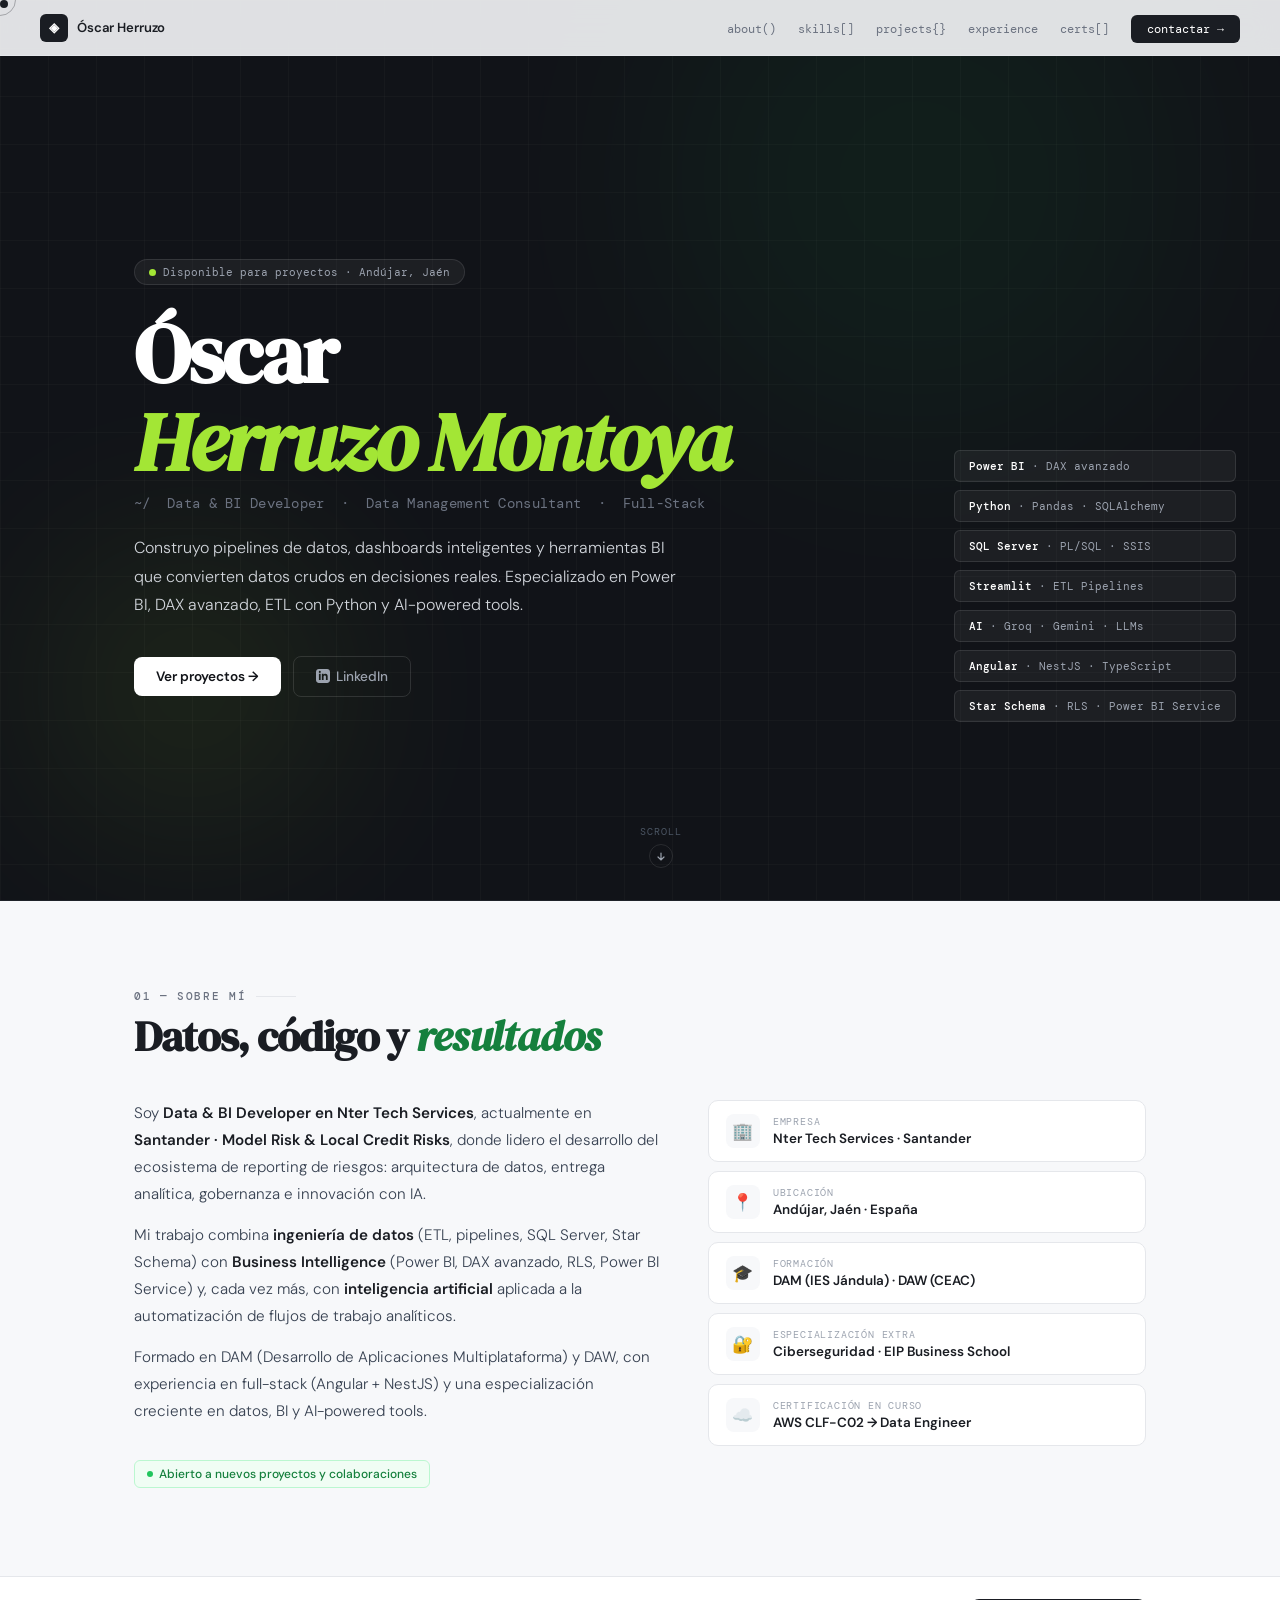
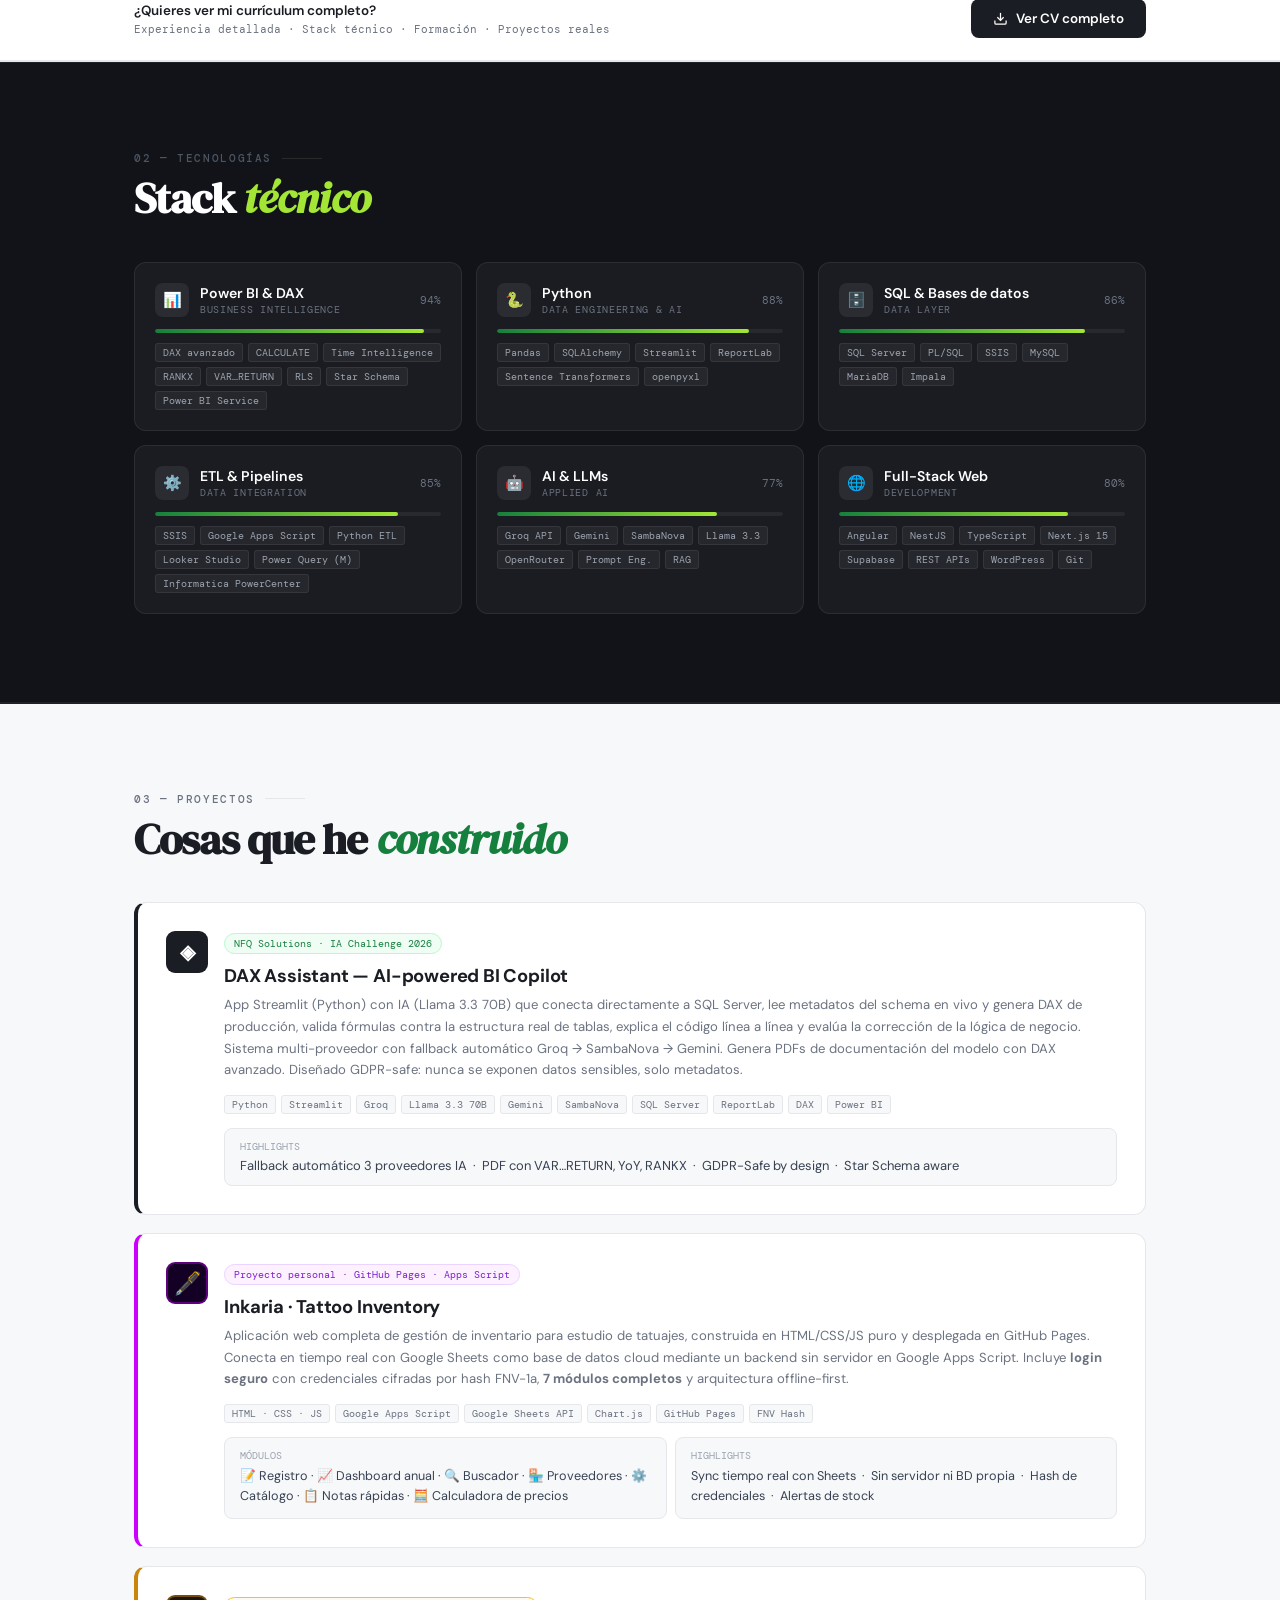
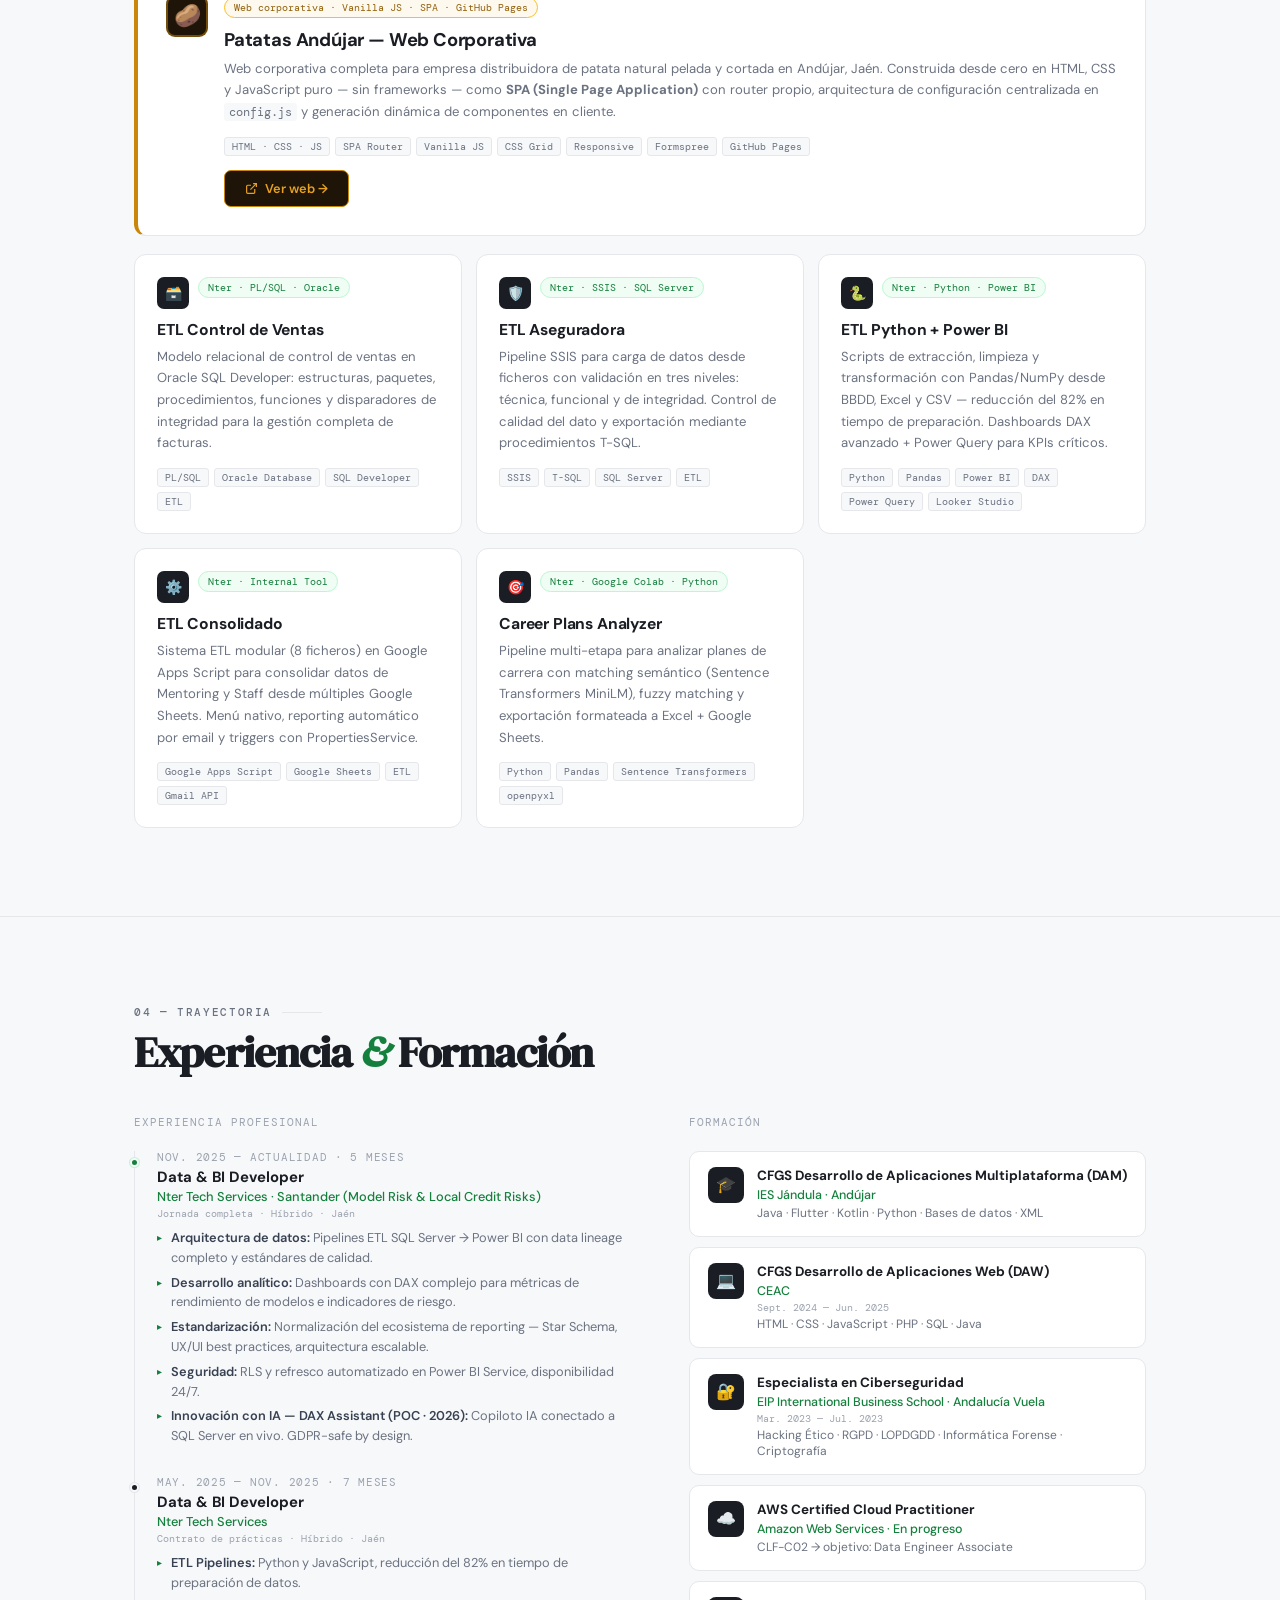
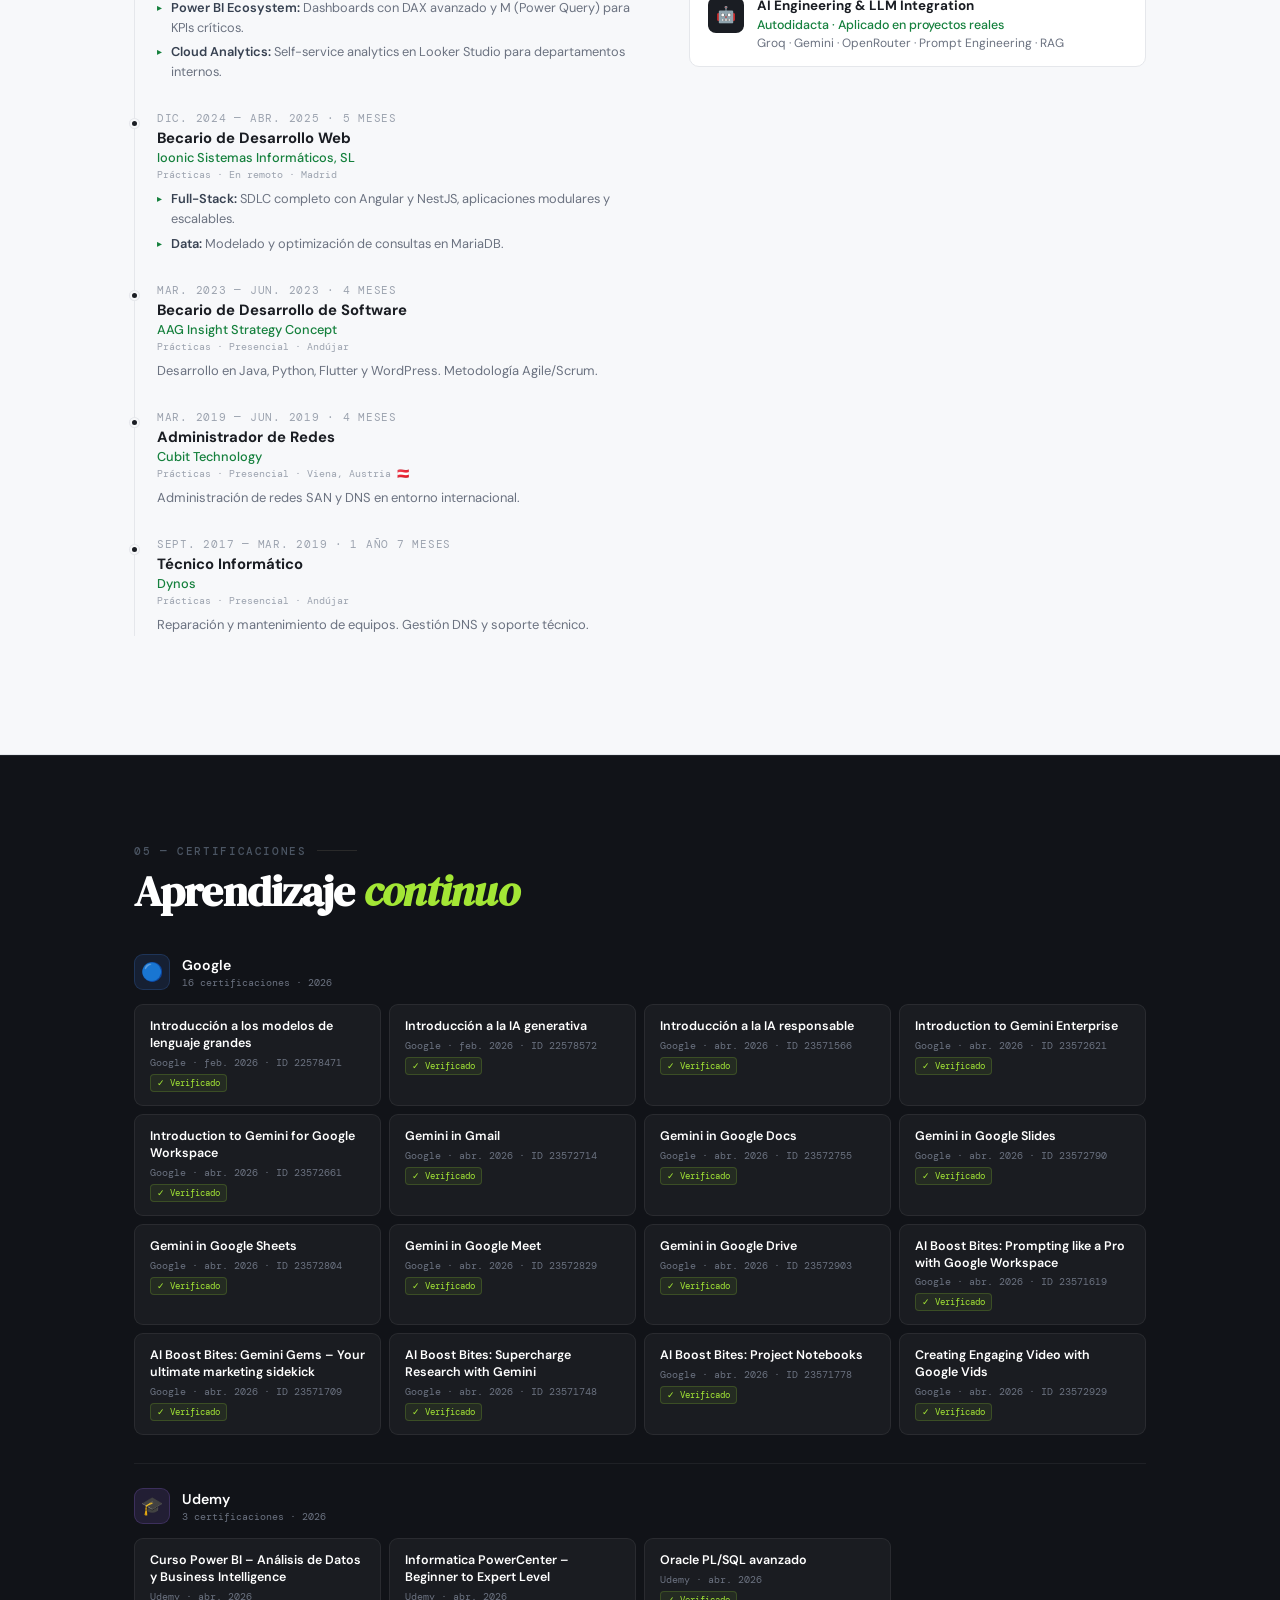
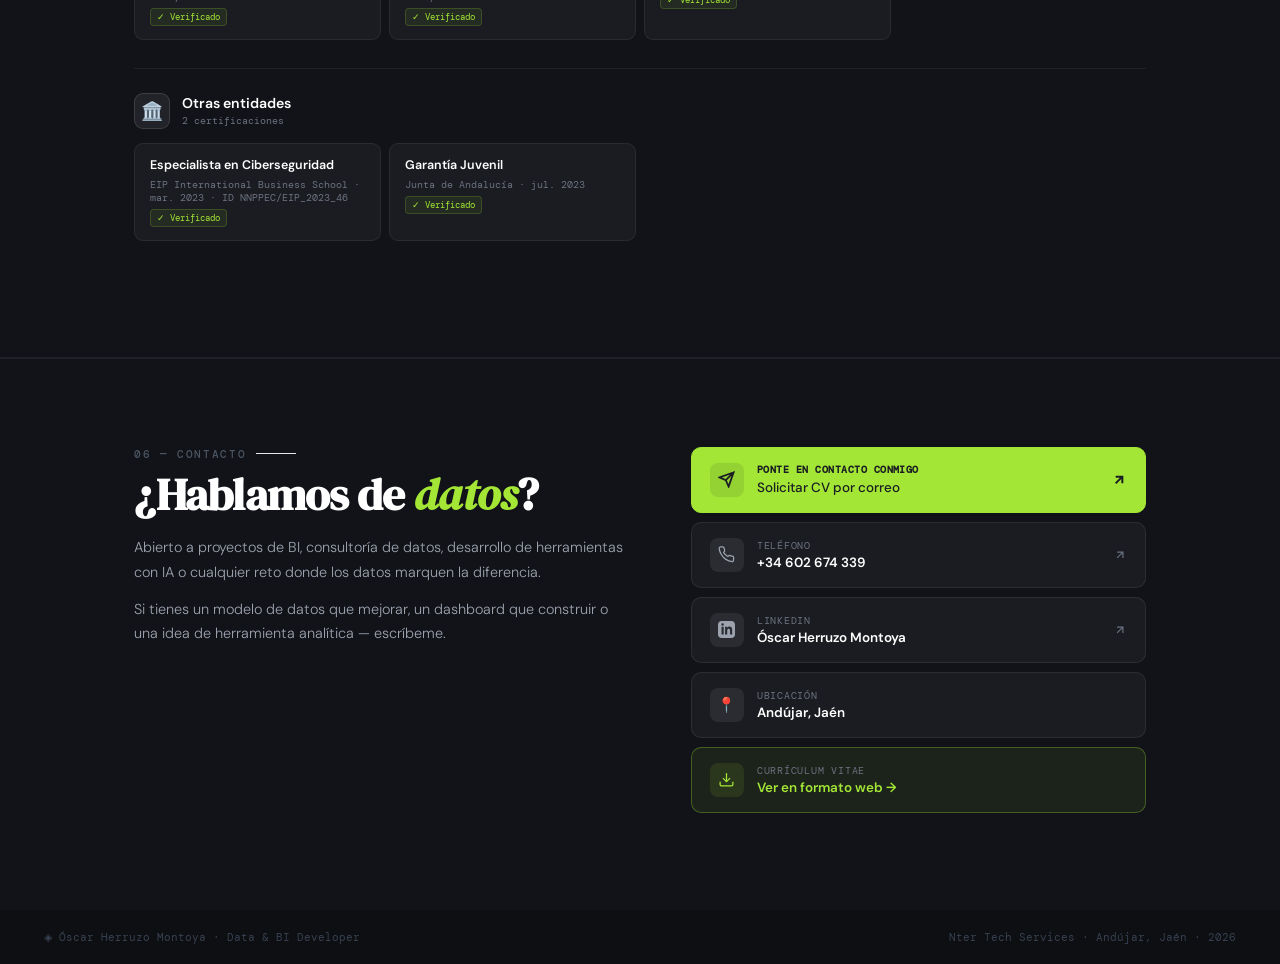
==== commit 5b573d76: "nuevos cambios" ====
--- a/index.html
+++ b/index.html
@@ -675,7 +675,7 @@
         <div class="cert-issuer-ico" style="background:rgba(167,118,255,.12);border:1px solid rgba(167,118,255,.2);">🎓</div>
         <div>
           <p class="cert-issuer-name">Udemy</p>
-          <p class="cert-issuer-count">2 certificaciones · 2026</p>
+          <p class="cert-issuer-count">3 certificaciones · 2026</p>
         </div>
       </div>
       <div class="cert-grid">
@@ -686,6 +686,11 @@
         </div>
         <div class="cert-card">
           <p class="cert-card-name">Informatica PowerCenter – Beginner to Expert Level</p>
+          <p class="cert-card-meta">Udemy · abr. 2026</p>
+          <span class="cert-card-badge">✓ Verificado</span>
+        </div>
+        <div class="cert-card">
+          <p class="cert-card-name">Oracle PL/SQL avanzado</p>
           <p class="cert-card-meta">Udemy · abr. 2026</p>
           <span class="cert-card-badge">✓ Verificado</span>
         </div>
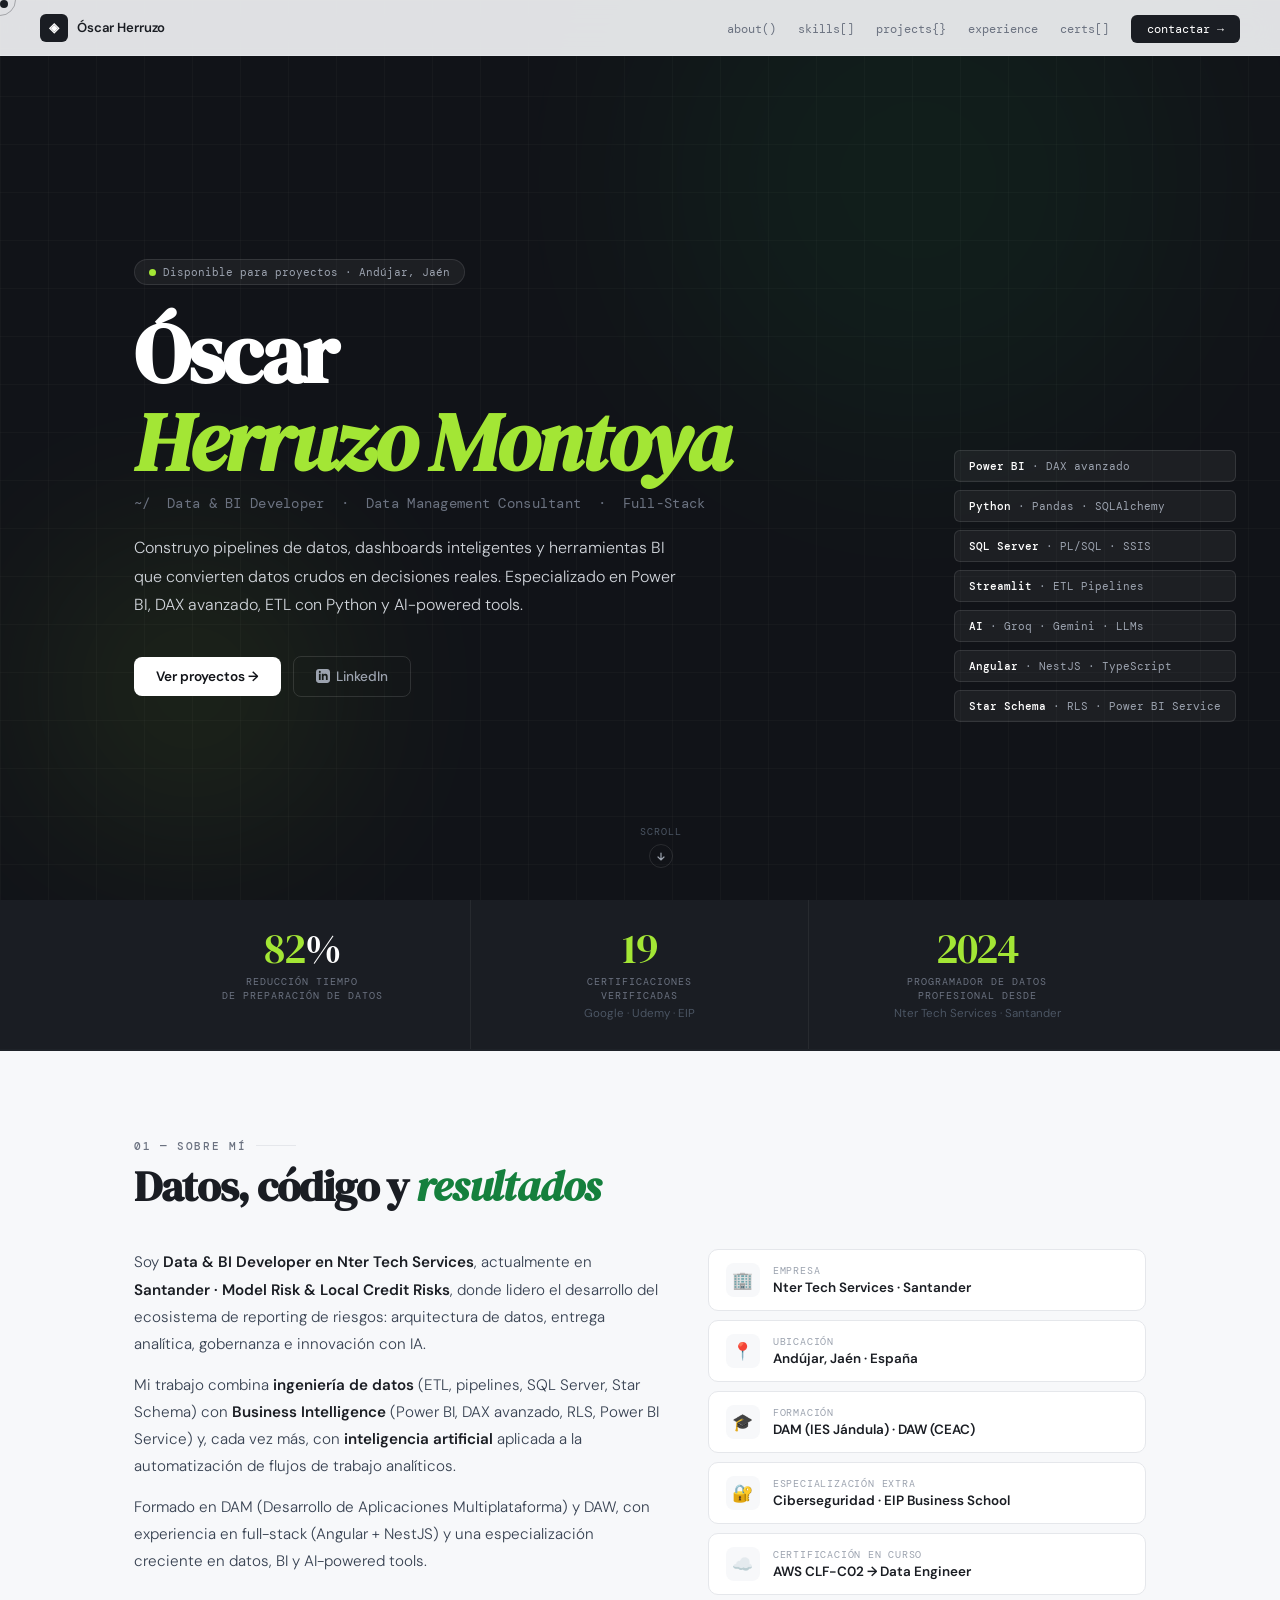
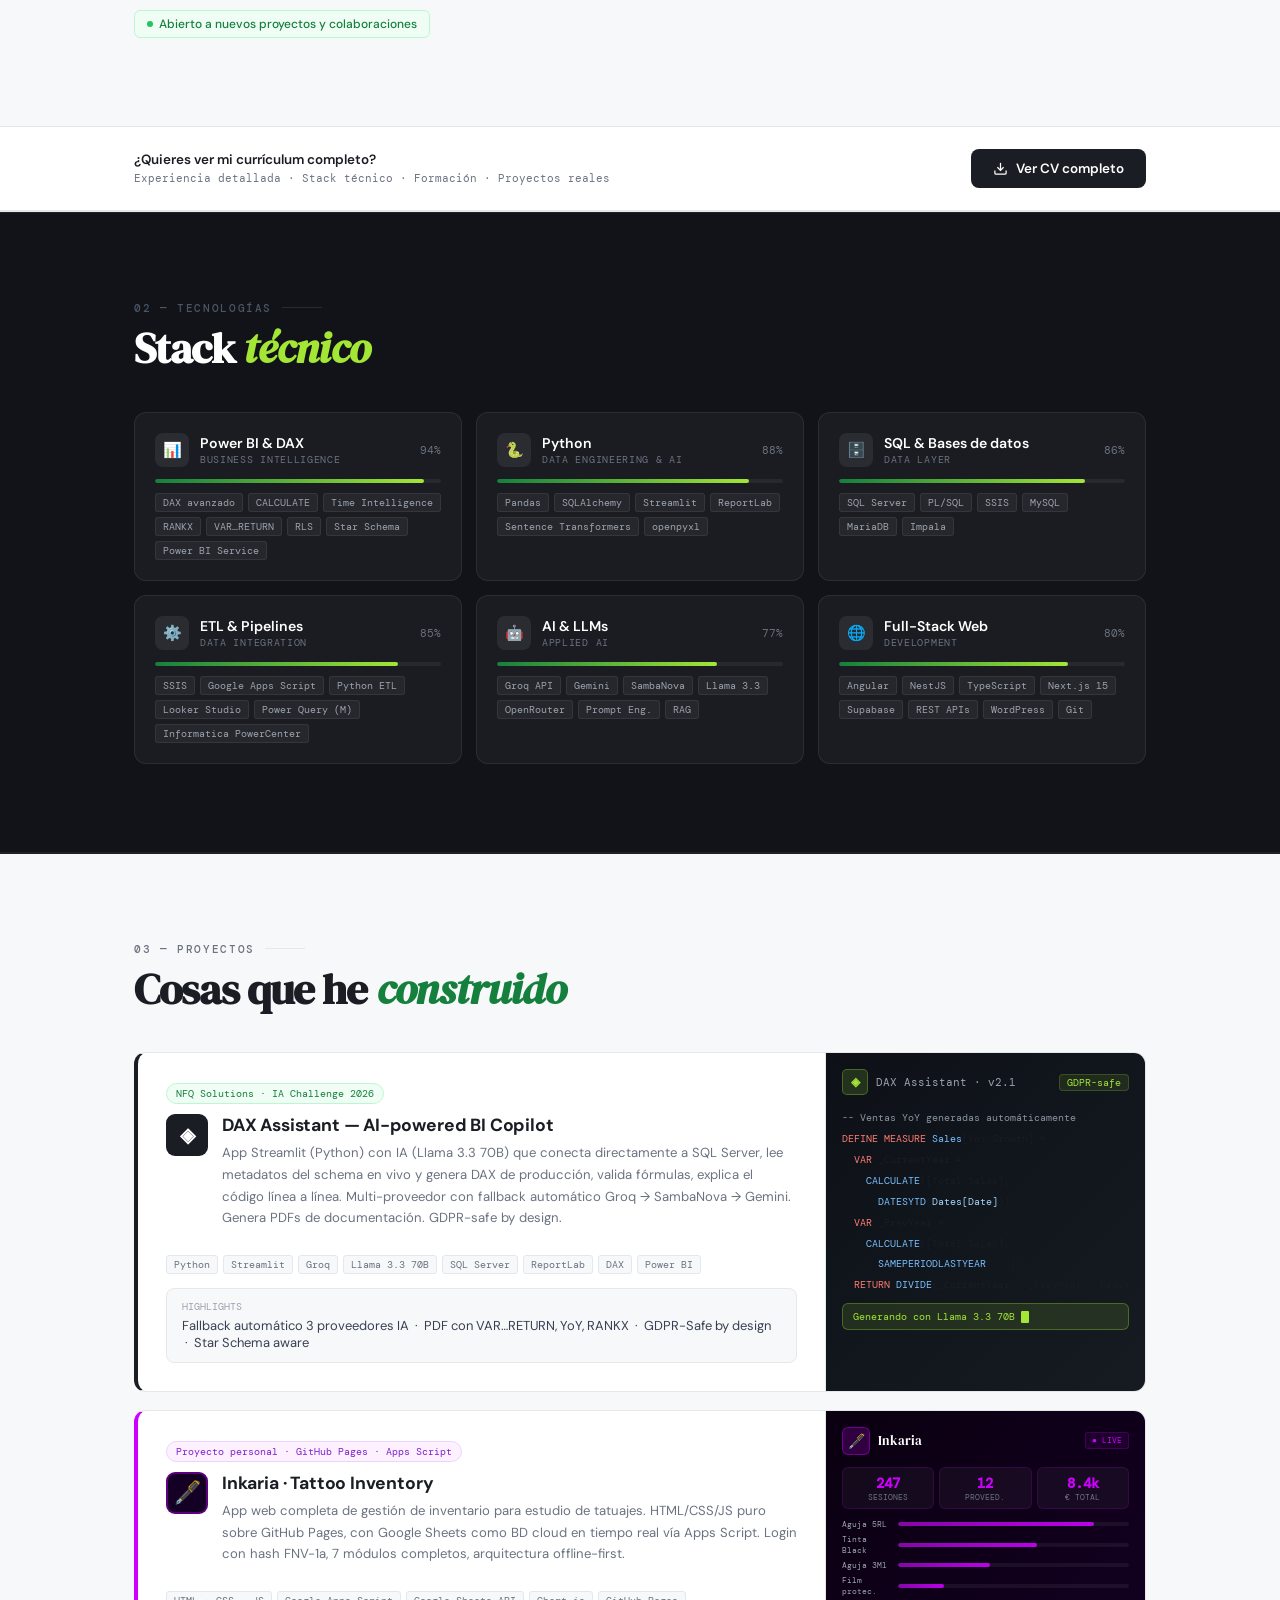
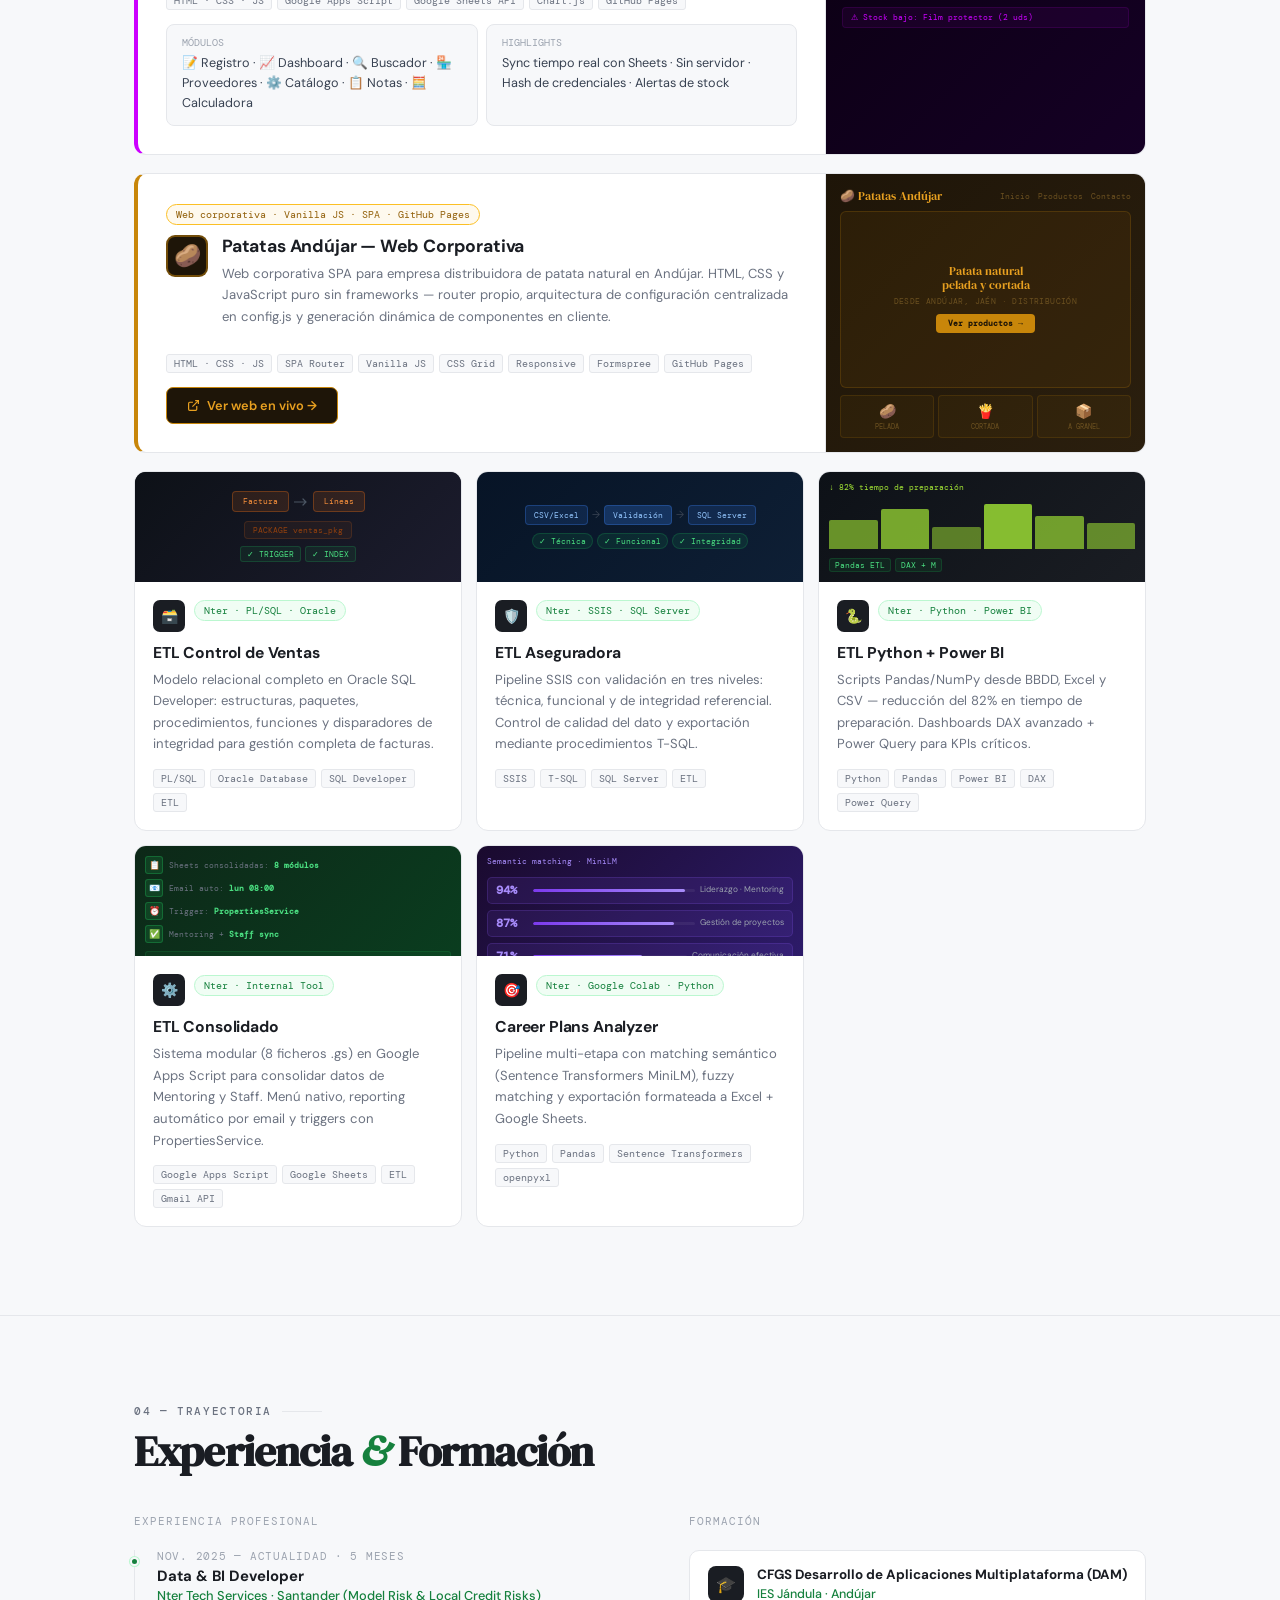
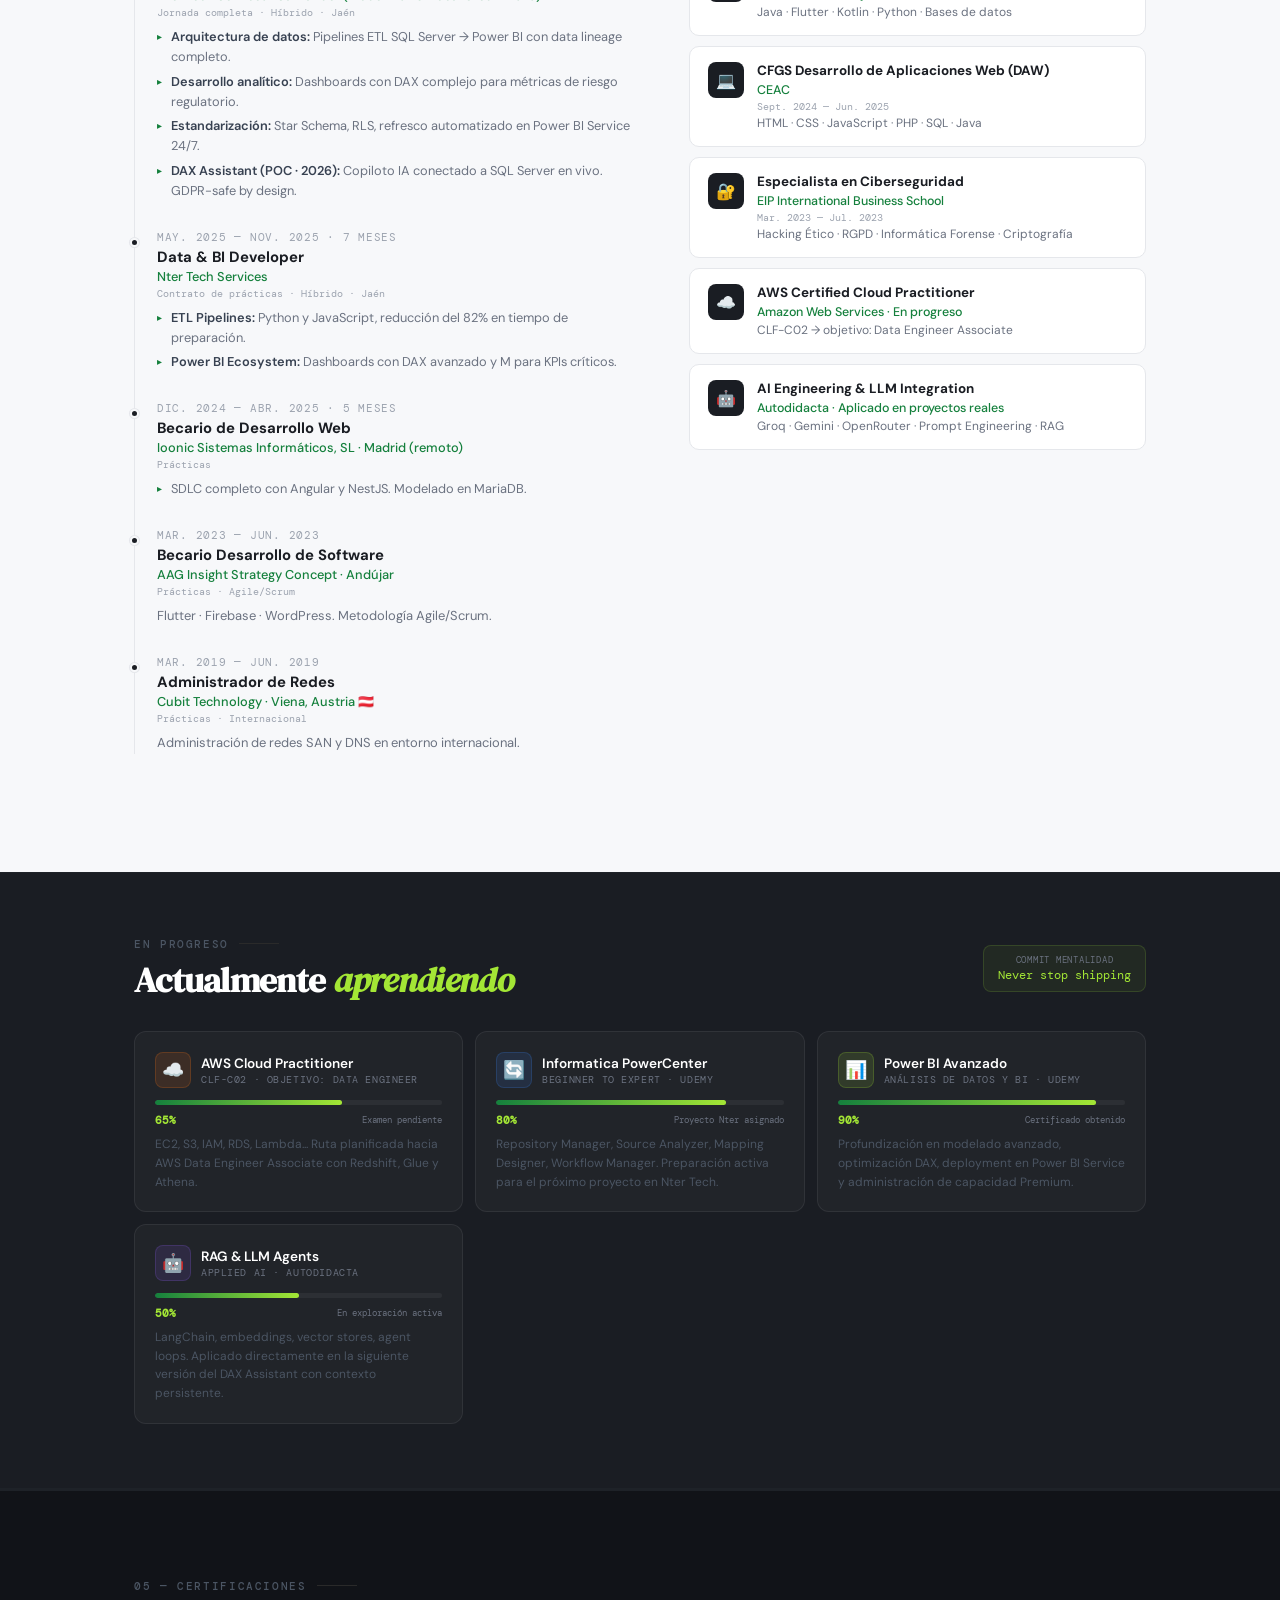
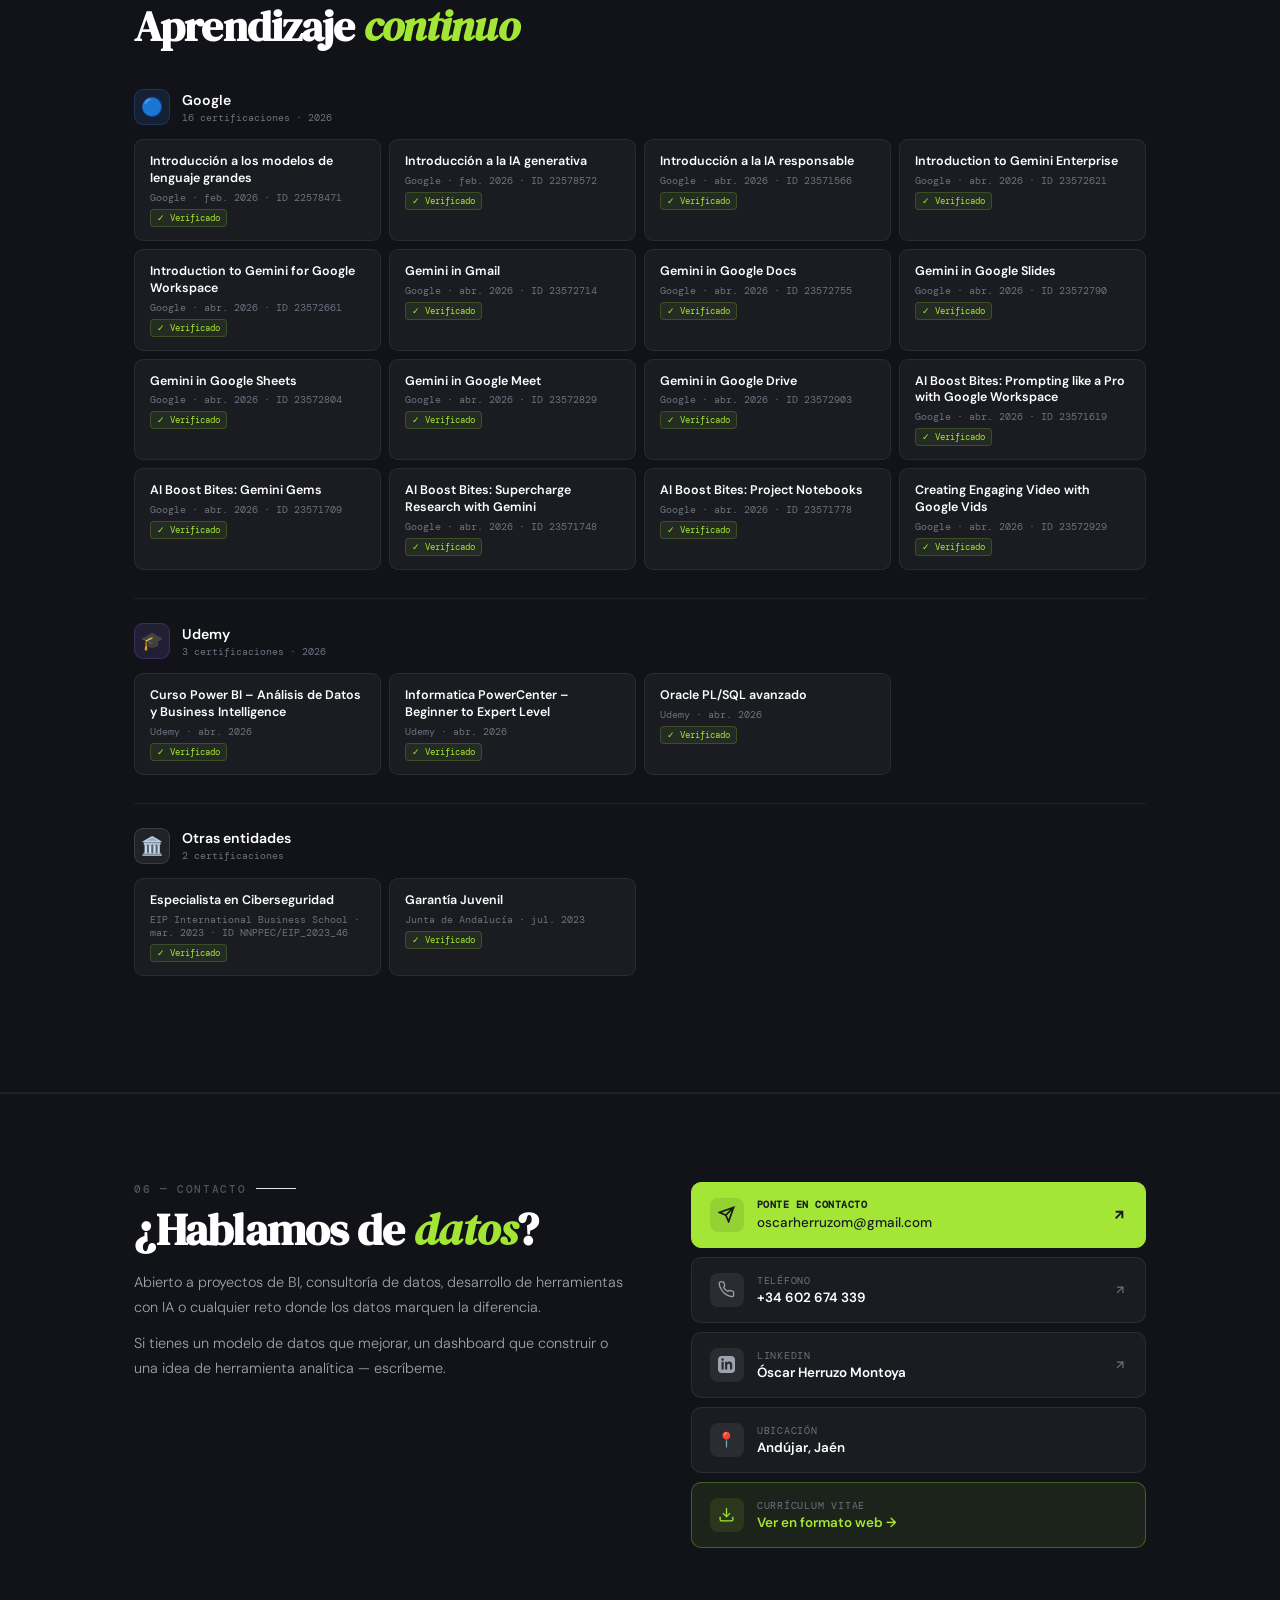
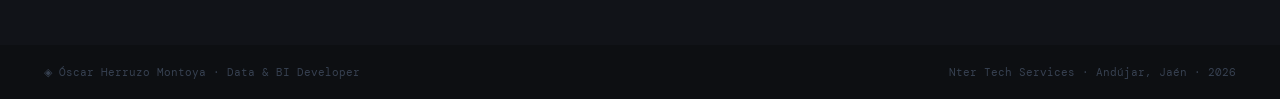
==== commit a27bdf5c: "nuevos cambios" ====
--- a/index.html
+++ b/index.html
@@ -20,6 +20,7 @@
 .cur-dot  { width:8px;height:8px;background:var(--dark);border-radius:50%;position:fixed;top:0;left:0;pointer-events:none;z-index:9999;transition:transform .1s; }
 .cur-ring { width:32px;height:32px;border:1.5px solid var(--dark);border-radius:50%;position:fixed;top:0;left:0;pointer-events:none;z-index:9998;opacity:.3;transition:width .2s,height .2s,opacity .2s; }
 
+/* NAV */
 nav {
   position:fixed;top:0;left:0;right:0;z-index:200;
   background:rgba(247,248,250,.9);backdrop-filter:blur(14px);
@@ -34,8 +35,9 @@
 .nav-links { display:flex;align-items:center;gap:22px;list-style:none; }
 .nav-links a { font-family:var(--mono);font-size:.73rem;color:var(--gray);text-decoration:none;transition:color .2s; }
 .nav-links a:hover { color:var(--dark); }
+.nav-gh { display:inline-flex;align-items:center;gap:5px;color:var(--gray)!important;border:1px solid var(--border);border-radius:6px;padding:4px 10px!important;transition:border-color .2s,color .2s!important; }
+.nav-gh:hover { border-color:var(--dark);color:var(--dark)!important; }
 .nav-cta { background:var(--dark)!important;color:#fff!important;padding:6px 16px;border-radius:6px; }
-
 .nav-burger { display:none;flex-direction:column;justify-content:center;align-items:center;gap:5px;width:36px;height:36px;background:none;border:none;cursor:pointer;padding:4px;border-radius:6px;transition:background .2s; }
 .nav-burger:hover { background:var(--border); }
 .nav-burger span { display:block;width:20px;height:2px;background:var(--dark);border-radius:2px;transition:transform .3s ease, opacity .3s ease, width .3s ease;transform-origin:center; }
@@ -50,6 +52,7 @@
 .nav-mobile .mob-cta:hover { background:#374151!important; }
 @media(max-width:720px){ .nav-links{display:none;} .nav-burger{display:flex;} .nav-mobile{display:flex;} }
 
+/* HERO */
 .hero { min-height:100vh;background:var(--dark2);display:flex;align-items:center;position:relative;overflow:hidden;padding-top:56px; }
 .hero-grid { position:absolute;inset:0;background-image:linear-gradient(rgba(255,255,255,.025) 1px,transparent 1px),linear-gradient(90deg,rgba(255,255,255,.025) 1px,transparent 1px);background-size:48px 48px; }
 .glow { position:absolute;border-radius:50%;filter:blur(100px);opacity:.1;pointer-events:none; }
@@ -57,7 +60,8 @@
 .glow-b { width:280px;height:280px;background:#A3E635;bottom:8%;left:4%; }
 .hero-in { position:relative;z-index:2;max-width:1100px;margin:0 auto;padding:0 44px;width:100%; }
 .hero-badge { display:inline-flex;align-items:center;gap:7px;background:rgba(255,255,255,.05);border:1px solid rgba(255,255,255,.1);border-radius:20px;padding:5px 14px;font-family:var(--mono);font-size:.7rem;color:#9CA3AF;margin-bottom:26px;opacity:0;animation:fadeUp .6s .2s forwards; }
-.badge-dot { width:7px;height:7px;background:var(--accent);border-radius:50%; }
+.badge-dot { width:7px;height:7px;background:var(--accent);border-radius:50%;animation:pulse 2s infinite; }
+@keyframes pulse { 0%,100%{box-shadow:0 0 0 0 rgba(163,230,53,.4)} 50%{box-shadow:0 0 0 5px rgba(163,230,53,0)} }
 .hero-name { font-family:var(--serif);font-size:clamp(3rem,7vw,5.2rem);color:#fff;line-height:1.04;letter-spacing:-.025em;margin-bottom:10px;opacity:0;animation:fadeUp .7s .35s forwards; }
 .hero-name em { color:var(--accent);font-style:italic; }
 .hero-role { font-family:var(--mono);font-size:.88rem;color:#6B7280;margin-bottom:22px;letter-spacing:.02em;opacity:0;animation:fadeUp .6s .5s forwards; }
@@ -76,6 +80,55 @@
 .scroll-txt { font-family:var(--mono);font-size:.62rem;color:#4B5563;text-transform:uppercase;letter-spacing:.1em; }
 .scroll-arr { width:24px;height:24px;border:1px solid rgba(255,255,255,.1);border-radius:50%;display:flex;align-items:center;justify-content:center;animation:bounce 2s infinite; }
 
+/* ── METRICS STRIP ── */
+.metrics-strip {
+  background:var(--dark);
+  padding:0;
+  border-bottom:1px solid #1E2228;
+  overflow:hidden;
+}
+.metrics-inner {
+  max-width:1100px;margin:0 auto;padding:0 44px;
+  display:grid;grid-template-columns:repeat(3,1fr);
+}
+.metric-item {
+  padding:28px 0;
+  text-align:center;
+  border-right:1px solid rgba(255,255,255,.06);
+  position:relative;
+  transition:background .2s;
+}
+.metric-item:last-child { border-right:none; }
+.metric-item:hover { background:rgba(255,255,255,.03); }
+.metric-num {
+  font-family:var(--serif);
+  font-size:2.6rem;
+  color:#fff;
+  line-height:1;
+  margin-bottom:5px;
+  letter-spacing:-.03em;
+}
+.metric-num em { color:var(--accent);font-style:normal; }
+.metric-lbl {
+  font-family:var(--mono);
+  font-size:.63rem;
+  color:#6B7280;
+  text-transform:uppercase;
+  letter-spacing:.1em;
+  line-height:1.4;
+}
+.metric-sub {
+  font-size:.72rem;
+  color:#4B5563;
+  margin-top:3px;
+}
+@media(max-width:600px){
+  .metrics-inner { grid-template-columns:repeat(2,1fr); }
+  .metric-item:nth-child(3) { border-right:none; grid-column:1/-1; }
+  .metric-num { font-size:2rem; }
+}
+
+/* SHARED LAYOUT */
 .wrap { max-width:1100px;margin:0 auto;padding:0 44px; }
 .sec  { padding:88px 0; }
 .sec-label { font-family:var(--mono);font-size:.68rem;font-weight:500;text-transform:uppercase;letter-spacing:.15em;color:var(--gray);margin-bottom:10px;display:flex;align-items:center;gap:10px; }
@@ -90,11 +143,7 @@
 hr.div-l { border:none;border-top:1px solid var(--border);margin:0; }
 hr.div-d { border:none;border-top:1px solid #1E2228;margin:0; }
 
-.card { background:#fff;border:1px solid var(--border);border-radius:12px;padding:24px;margin-bottom:14px;transition:border-color .2s,transform .2s; }
-.card:hover { border-color:var(--dark); }
-.card-dark { background:rgba(255,255,255,.04);border:1px solid rgba(255,255,255,.08);border-radius:12px;padding:22px;margin-bottom:12px;transition:background .2s,border-color .2s,transform .2s; }
-.card-dark:hover { background:rgba(255,255,255,.07);border-color:rgba(163,230,53,.25);transform:translateY(-2px); }
-
+/* ABOUT */
 .about-grid { display:grid;grid-template-columns:1.2fr 1fr;gap:48px;align-items:start; }
 @media(max-width:768px){.about-grid{grid-template-columns:1fr;}}
 .about-text p { font-size:.95rem;color:var(--mid);line-height:1.78;margin-bottom:14px;font-weight:300; }
@@ -105,8 +154,9 @@
 .fact-lbl { font-family:var(--mono);font-size:.62rem;text-transform:uppercase;letter-spacing:.08em;color:#9CA3AF;margin:0 0 2px 0; }
 .fact-val { font-size:.84rem;font-weight:600;color:var(--dark);margin:0; }
 .status-ok { display:inline-flex;align-items:center;gap:6px;background:#F0FDF4;color:var(--green);border:1px solid #BBF7D0;border-radius:6px;padding:5px 12px;font-size:.75rem;font-weight:500; }
-.sdot { width:6px;height:6px;border-radius:50%;background:#22C55E;flex-shrink:0; }
-
+.sdot { width:6px;height:6px;border-radius:50%;background:#22C55E;flex-shrink:0;animation:pulse 2s infinite; }
+
+/* SKILLS */
 .skills-grid { display:grid;grid-template-columns:repeat(auto-fill,minmax(300px,1fr));gap:14px; }
 .skill-card { background:rgba(255,255,255,.04);border:1px solid rgba(255,255,255,.08);border-radius:12px;padding:20px;transition:background .2s,border-color .2s,transform .2s; }
 .skill-card:hover { background:rgba(255,255,255,.07);border-color:rgba(163,230,53,.25);transform:translateY(-3px); }
@@ -121,37 +171,182 @@
 .tag-d { font-family:var(--mono);font-size:.62rem;color:#9CA3AF;background:rgba(255,255,255,.05);border:1px solid rgba(255,255,255,.07);border-radius:3px;padding:2px 7px; }
 .tag-l { font-family:var(--mono);font-size:.62rem;color:var(--gray);background:var(--light);border:1px solid var(--border);border-radius:3px;padding:2px 7px; }
 
-.proj-featured { background:#fff;border:1px solid var(--border);border-left:4px solid var(--dark);border-radius:12px;padding:28px;margin-bottom:18px;transition:box-shadow .25s; }
+/* ── PROYECTOS con preview visual ── */
+.proj-featured {
+  background:#fff;border:1px solid var(--border);border-left:4px solid var(--dark);
+  border-radius:12px;overflow:hidden;margin-bottom:18px;
+  transition:box-shadow .25s;display:grid;grid-template-columns:1fr 320px;
+}
 .proj-featured:hover { box-shadow:0 16px 40px rgba(0,0,0,.09); }
+.proj-feat-body { padding:28px; }
+.proj-feat-preview {
+  border-left:1px solid var(--border);
+  background:var(--light);
+  display:flex;align-items:center;justify-content:center;
+  overflow:hidden;position:relative;min-height:200px;
+}
+@media(max-width:860px){
+  .proj-featured { grid-template-columns:1fr; }
+  .proj-feat-preview { border-left:none;border-top:1px solid var(--border);min-height:140px; }
+}
 .proj-grid { display:grid;grid-template-columns:repeat(auto-fill,minmax(290px,1fr));gap:14px; }
-.proj-card { background:#fff;border:1px solid var(--border);border-radius:12px;padding:22px;transition:border-color .2s,transform .2s; }
+.proj-card { background:#fff;border:1px solid var(--border);border-radius:12px;overflow:hidden;transition:border-color .2s,transform .2s; }
 .proj-card:hover { border-color:var(--dark);transform:translateY(-3px); }
+.proj-card-preview { height:110px;display:flex;align-items:center;justify-content:center;overflow:hidden;position:relative; }
+.proj-card-body { padding:18px; }
 .proj-badge { display:inline-block;font-family:var(--mono);font-size:.63rem;padding:3px 9px;border-radius:20px;background:#F0FDF4;color:var(--green);border:1px solid #BBF7D0;margin-bottom:10px; }
 .proj-title { font-size:.98rem;font-weight:700;color:var(--dark);margin:0 0 6px 0;letter-spacing:-.01em; }
 .proj-desc  { font-size:.82rem;color:var(--gray);line-height:1.65;margin-bottom:14px; }
 
-/* ── CERTIFICACIONES ── */
-.cert-issuer-head {
-  display:flex;align-items:center;gap:12px;margin-bottom:14px;
-}
-.cert-issuer-ico {
-  width:36px;height:36px;border-radius:9px;display:flex;align-items:center;justify-content:center;font-size:18px;flex-shrink:0;
-}
+/* ── Previews CSS ── */
+.preview-dax {
+  width:100%;height:100%;
+  background:linear-gradient(135deg,#0D1117 0%,#161B22 100%);
+  padding:16px;font-family:'DM Mono',monospace;
+  display:flex;flex-direction:column;gap:6px;
+}
+.dax-line { font-size:.62rem;line-height:1.5;white-space:nowrap;overflow:hidden; }
+.dax-kw  { color:#FF7B72; }
+.dax-fn  { color:#79C0FF; }
+.dax-str { color:#A5D6FF; }
+.dax-cm  { color:#8B949E; }
+.dax-val { color:#FFA657; }
+.dax-prompt-bar {
+  background:rgba(163,230,53,.12);border:1px solid rgba(163,230,53,.3);
+  border-radius:6px;padding:6px 10px;margin-top:4px;
+  font-size:.6rem;color:#A3E635;display:flex;align-items:center;gap:6px;
+}
+.dax-cursor { width:8px;height:12px;background:var(--accent);border-radius:1px;animation:blink .8s infinite; }
+@keyframes blink{0%,100%{opacity:1}50%{opacity:0}}
+
+.preview-inkaria {
+  width:100%;height:100%;
+  background:linear-gradient(135deg,#0A0010 0%,#150025 100%);
+  padding:16px;display:flex;flex-direction:column;gap:8px;
+}
+.ink-header { display:flex;align-items:center;gap:8px;margin-bottom:4px; }
+.ink-logo-box { width:28px;height:28px;background:rgba(204,0,255,.2);border:1px solid rgba(204,0,255,.4);border-radius:6px;display:flex;align-items:center;justify-content:center;font-size:14px; }
+.ink-title { font-family:'DM Serif Display',serif;font-size:.8rem;color:#fff; }
+.ink-stat-row { display:grid;grid-template-columns:repeat(3,1fr);gap:5px; }
+.ink-stat { background:rgba(255,255,255,.04);border:1px solid rgba(204,0,255,.15);border-radius:6px;padding:6px;text-align:center; }
+.ink-stat-n { font-family:'DM Mono',monospace;font-size:.9rem;color:#cc00ff;font-weight:600; }
+.ink-stat-l { font-family:'DM Mono',monospace;font-size:.5rem;color:#6B7280;text-transform:uppercase; }
+.ink-bar-row { display:flex;flex-direction:column;gap:4px;margin-top:2px; }
+.ink-bar-item { display:flex;align-items:center;gap:6px; }
+.ink-bar-label { font-family:'DM Mono',monospace;font-size:.52rem;color:#9CA3AF;width:50px;flex-shrink:0; }
+.ink-bar-track { flex:1;height:4px;background:rgba(255,255,255,.06);border-radius:2px;overflow:hidden; }
+.ink-bar-fill { height:100%;border-radius:2px;background:linear-gradient(90deg,rgba(204,0,255,.6),rgba(204,0,255,.9)); }
+
+.preview-patatas {
+  width:100%;height:100%;
+  background:linear-gradient(135deg,#1E1508 0%,#2B1F0E 100%);
+  padding:14px;display:flex;flex-direction:column;gap:7px;
+}
+.pat-nav { display:flex;align-items:center;justify-content:space-between; }
+.pat-logo { font-family:'DM Serif Display',serif;font-size:.75rem;color:#E8A020; }
+.pat-nav-links { display:flex;gap:8px; }
+.pat-nav-link { font-family:'DM Mono',monospace;font-size:.48rem;color:#6B5020; }
+.pat-hero-area { flex:1;background:rgba(200,134,10,.08);border:1px solid rgba(200,134,10,.2);border-radius:6px;padding:10px;display:flex;flex-direction:column;justify-content:center;align-items:center;text-align:center;gap:4px; }
+.pat-tagline { font-family:'DM Serif Display',serif;font-size:.72rem;color:#E8A020;line-height:1.2; }
+.pat-sub { font-family:'DM Mono',monospace;font-size:.5rem;color:#6B5020;text-transform:uppercase;letter-spacing:.05em; }
+.pat-cta { background:#C8860A;color:#1E1508;padding:4px 12px;border-radius:4px;font-family:'DM Mono',monospace;font-size:.52rem;font-weight:700;margin-top:4px; }
+.pat-cards { display:grid;grid-template-columns:repeat(3,1fr);gap:4px; }
+.pat-card { background:rgba(200,134,10,.06);border:1px solid rgba(200,134,10,.15);border-radius:4px;padding:6px 4px;text-align:center; }
+.pat-card-ico { font-size:14px;margin-bottom:2px; }
+.pat-card-lbl { font-family:'DM Mono',monospace;font-size:.46rem;color:#6B5020;text-transform:uppercase; }
+
+/* Previews pequeñas para proj-card */
+.preview-etl-oracle {
+  width:100%;height:100%;
+  background:linear-gradient(135deg,#0D1117,#1C1C2E);
+  display:flex;align-items:center;justify-content:center;position:relative;overflow:hidden;
+}
+.etl-node { position:absolute;width:50px;height:24px;border-radius:4px;border:1px solid;display:flex;align-items:center;justify-content:center;font-family:'DM Mono',monospace;font-size:.46rem;font-weight:600; }
+.etl-arrow { position:absolute;font-size:.7rem;color:#4B5563; }
+.preview-ssis {
+  width:100%;height:100%;
+  background:linear-gradient(135deg,#071426,#0E1F35);
+  display:flex;flex-direction:column;align-items:center;justify-content:center;gap:4px;
+  padding:10px;
+}
+.ssis-flow { display:flex;align-items:center;gap:4px; }
+.ssis-box { background:rgba(59,130,246,.15);border:1px solid rgba(59,130,246,.3);border-radius:4px;padding:4px 8px;font-family:'DM Mono',monospace;font-size:.5rem;color:#93C5FD; }
+.ssis-arr { font-size:.65rem;color:#374151; }
+.ssis-valid { display:flex;gap:4px;margin-top:4px; }
+.ssis-badge { font-family:'DM Mono',monospace;font-size:.48rem;padding:2px 6px;border-radius:10px; }
+.preview-python-pbi {
+  width:100%;height:100%;
+  background:linear-gradient(135deg,#0D1117,#1A1D23);
+  padding:10px;display:flex;flex-direction:column;gap:5px;
+}
+.py-bar-chart { display:flex;align-items:flex-end;gap:3px;height:50px;margin-top:4px; }
+.py-bar { border-radius:2px 2px 0 0;transition:height .3s; }
+.preview-gas {
+  width:100%;height:100%;
+  background:linear-gradient(135deg,#0D2818,#0A3D1F);
+  padding:10px;display:flex;flex-direction:column;gap:5px;
+}
+.gas-row { display:flex;align-items:center;gap:6px; }
+.gas-ico { width:18px;height:18px;background:rgba(34,197,94,.15);border:1px solid rgba(34,197,94,.3);border-radius:3px;display:flex;align-items:center;justify-content:center;font-size:9px;flex-shrink:0; }
+.gas-txt { font-family:'DM Mono',monospace;font-size:.5rem;color:#6B7280; }
+.gas-txt strong { color:#4ADE80; }
+.preview-nlp {
+  width:100%;height:100%;
+  background:linear-gradient(135deg,#1A0A2E,#2D1B69);
+  padding:10px;display:flex;flex-direction:column;gap:6px;
+}
+.nlp-match { display:flex;align-items:center;gap:5px;background:rgba(139,92,246,.1);border:1px solid rgba(139,92,246,.2);border-radius:5px;padding:5px 8px; }
+.nlp-pct { font-family:'DM Mono',monospace;font-size:.72rem;color:#A78BFA;font-weight:700;min-width:32px; }
+.nlp-label { font-size:.52rem;color:#9CA3AF;line-height:1.3; }
+.nlp-bar-wrap { height:3px;background:rgba(255,255,255,.06);border-radius:2px;overflow:hidden;flex:1; }
+.nlp-bar-fill { height:100%;border-radius:2px;background:linear-gradient(90deg,#7C3AED,#A78BFA); }
+
+/* ── CURRENTLY LEARNING ── */
+.learning-sec { background:var(--dark);padding:64px 0;border-top:1px solid #1E2228;border-bottom:1px solid #1E2228; }
+.learning-grid { display:grid;grid-template-columns:repeat(auto-fill,minmax(260px,1fr));gap:12px;margin-top:32px; }
+.learn-card {
+  background:rgba(255,255,255,.03);
+  border:1px solid rgba(255,255,255,.07);
+  border-radius:12px;padding:20px;
+  transition:background .2s,border-color .2s,transform .2s;
+  position:relative;overflow:hidden;
+}
+.learn-card:hover { background:rgba(255,255,255,.06);border-color:rgba(163,230,53,.2);transform:translateY(-2px); }
+.learn-card::before {
+  content:'';position:absolute;top:0;left:0;right:0;height:2px;
+  background:linear-gradient(90deg,transparent,rgba(163,230,53,.4),transparent);
+  opacity:0;transition:opacity .3s;
+}
+.learn-card:hover::before { opacity:1; }
+.learn-head { display:flex;align-items:center;gap:10px;margin-bottom:12px; }
+.learn-ico { width:36px;height:36px;border-radius:8px;display:flex;align-items:center;justify-content:center;font-size:18px;flex-shrink:0; }
+.learn-title { font-size:.85rem;font-weight:600;color:#fff;margin:0 0 1px 0; }
+.learn-sub { font-family:var(--mono);font-size:.6rem;color:#6B7280;text-transform:uppercase;letter-spacing:.06em;margin:0; }
+.learn-progress-wrap { background:rgba(255,255,255,.05);border-radius:3px;height:5px;overflow:hidden;margin-bottom:8px; }
+.learn-progress { height:100%;border-radius:3px;background:linear-gradient(90deg,#15803D,#A3E635);width:0;transition:width 1.4s cubic-bezier(.4,0,.2,1); }
+.learn-meta { display:flex;justify-content:space-between;align-items:center; }
+.learn-pct { font-family:var(--mono);font-size:.68rem;color:#A3E635;font-weight:600; }
+.learn-status { font-family:var(--mono);font-size:.58rem;color:#6B7280; }
+.learn-detail { font-size:.75rem;color:#4B5563;line-height:1.55;margin-top:8px; }
+.learn-section-label { font-family:var(--mono);font-size:.68rem;font-weight:500;text-transform:uppercase;letter-spacing:.15em;color:#4B5563;margin-bottom:10px;display:flex;align-items:center;gap:10px; }
+.learn-section-label::after { content:'';display:inline-block;width:40px;height:1px;background:#2A2A2A; }
+.learn-title-main { font-family:var(--serif);font-size:clamp(1.6rem,3vw,2.2rem);color:#fff;line-height:1.1;letter-spacing:-.02em; }
+.learn-title-main em { color:var(--accent);font-style:italic; }
+
+/* CERTS */
+.cert-issuer-head { display:flex;align-items:center;gap:12px;margin-bottom:14px; }
+.cert-issuer-ico { width:36px;height:36px;border-radius:9px;display:flex;align-items:center;justify-content:center;font-size:18px;flex-shrink:0; }
 .cert-issuer-name { font-size:.88rem;font-weight:600;color:#fff;margin:0 0 2px 0; }
 .cert-issuer-count { font-family:var(--mono);font-size:.63rem;color:#6B7280;margin:0; }
 .cert-grid { display:grid;grid-template-columns:repeat(auto-fill,minmax(230px,1fr));gap:8px;margin-bottom:28px; }
-.cert-card {
-  background:rgba(255,255,255,.04);border:1px solid rgba(255,255,255,.07);
-  border-radius:9px;padding:13px 15px;
-  transition:background .2s,border-color .2s,transform .15s;
-}
+.cert-card { background:rgba(255,255,255,.04);border:1px solid rgba(255,255,255,.07);border-radius:9px;padding:13px 15px;transition:background .2s,border-color .2s,transform .15s; }
 .cert-card:hover { background:rgba(255,255,255,.07);border-color:rgba(163,230,53,.2);transform:translateY(-2px); }
 .cert-card-name { font-size:.78rem;font-weight:600;color:#fff;margin:0 0 4px 0;line-height:1.35; }
 .cert-card-meta { font-family:var(--mono);font-size:.6rem;color:#6B7280;margin:0; }
 .cert-card-badge { display:inline-flex;align-items:center;gap:4px;font-family:var(--mono);font-size:.58rem;color:var(--accent);background:rgba(163,230,53,.08);border:1px solid rgba(163,230,53,.18);border-radius:4px;padding:2px 6px;margin-top:5px; }
 .cert-divider { border:none;border-top:1px solid rgba(255,255,255,.06);margin:0 0 24px 0; }
 
-/* ── TIMELINE ── */
+/* TIMELINE */
 .timeline { border-left:1px solid var(--border);padding-left:22px; }
 .tl-item { position:relative;margin-bottom:30px; }
 .tl-item::before { content:'';position:absolute;left:-27px;top:7px;width:9px;height:9px;border-radius:50%;background:var(--dark);border:2px solid var(--light);box-shadow:0 0 0 1px var(--border); }
@@ -174,6 +369,7 @@
 .edu-date  { font-family:var(--mono);font-size:.63rem;color:#9CA3AF;margin:0 0 2px 0; }
 .edu-tags  { font-size:.75rem;color:var(--gray);margin:0; }
 
+/* CONTACTO */
 .contact-band { background:var(--dark2);padding:88px 0;border-top:1px solid #1E2228; }
 .contact-title { font-family:var(--serif);font-size:clamp(1.9rem,3.5vw,2.8rem);color:#fff;line-height:1.08;letter-spacing:-.02em;margin-bottom:16px; }
 .contact-title em { color:var(--accent);font-style:italic; }
@@ -190,6 +386,7 @@
 footer { background:#0D0F12;padding:20px 44px;display:flex;align-items:center;justify-content:space-between;flex-wrap:wrap;gap:10px; }
 .ft-l,.ft-r { font-family:var(--mono);font-size:.7rem;color:#374151; }
 
+/* ANIMATIONS */
 @keyframes fadeUp  { from{opacity:0;transform:translateY(18px)} to{opacity:1;transform:translateY(0)} }
 @keyframes fadeLeft{ from{opacity:0;transform:translateX(18px)} to{opacity:1;transform:translateX(0)} }
 @keyframes bounce  { 0%,100%{transform:translateY(0)} 50%{transform:translateY(5px)} }
@@ -204,42 +401,29 @@
 .stagger.vis > *:nth-child(6){opacity:1;transform:none;transition-delay:.34s}
 .stagger.vis > *:nth-child(7){opacity:1;transform:none;transition-delay:.40s}
 
+/* RESPONSIVE GENERAL */
 @media(max-width:600px){
-  .wrap { padding:0 18px; }
-  .hero-in { padding:0 18px; }
-  .sec  { padding:56px 0; }
-  .band { padding:56px 0; }
-  .contact-band { padding:56px 0; }
-  .hero-name { font-size:clamp(2.2rem,11vw,3.2rem); }
-  .hero-role { font-size:.78rem; }
-  .hero-desc { font-size:.9rem; }
-  .hero-btns { flex-direction:column; align-items:stretch; }
-  .btn-w, .btn-g { justify-content:center; padding:13px 18px; }
-  .sec-title { font-size:clamp(1.5rem,6vw,2rem); margin-bottom:28px; }
-  .card { padding:18px; }
-  .card-dark { padding:16px; }
-  .skills-grid { grid-template-columns:1fr; }
-  .proj-featured { padding:18px; }
-  .proj-grid { grid-template-columns:1fr; }
-  .cert-grid { grid-template-columns:1fr; }
-  .timeline { padding-left:16px; }
-  .tl-item::before { left:-21px; }
-  .fact-card { padding:11px 14px; }
-  .exp-grid { grid-template-columns:1fr !important; gap:36px; }
-  .contact-title { font-size:clamp(1.5rem,6vw,2rem); }
-  .c-link { padding:12px 14px; }
-  footer { padding:16px 18px; flex-direction:column; align-items:flex-start; gap:4px; }
-  .cur-dot, .cur-ring { display:none; }
+  .wrap{padding:0 18px;} .hero-in{padding:0 18px;}
+  .sec{padding:56px 0;} .band{padding:56px 0;} .contact-band{padding:56px 0;} .learning-sec{padding:44px 0;}
+  .hero-name{font-size:clamp(2.2rem,11vw,3.2rem);}
+  .hero-role{font-size:.78rem;} .hero-desc{font-size:.9rem;}
+  .hero-btns{flex-direction:column;align-items:stretch;}
+  .btn-w,.btn-g{justify-content:center;padding:13px 18px;}
+  .sec-title{font-size:clamp(1.5rem,6vw,2rem);margin-bottom:28px;}
+  .skills-grid{grid-template-columns:1fr;} .proj-grid{grid-template-columns:1fr;}
+  .cert-grid{grid-template-columns:1fr;} .timeline{padding-left:16px;}
+  .tl-item::before{left:-21px;} .fact-card{padding:11px 14px;}
+  .contact-title{font-size:clamp(1.5rem,6vw,2rem);} .c-link{padding:12px 14px;}
+  footer{padding:16px 18px;flex-direction:column;align-items:flex-start;gap:4px;}
+  .cur-dot,.cur-ring{display:none;}
+  .metrics-inner{padding:0 18px;}
+  .learning-grid{grid-template-columns:1fr;}
 }
 @media(min-width:601px) and (max-width:768px){
-  .wrap { padding:0 28px; }
-  .hero-in { padding:0 28px; }
-  .sec { padding:70px 0; }
-  .band { padding:70px 0; }
-  .contact-band { padding:70px 0; }
-  .skills-grid { grid-template-columns:1fr 1fr; }
-  .cert-grid { grid-template-columns:1fr 1fr; }
-  footer { padding:16px 28px; }
+  .wrap{padding:0 28px;} .hero-in{padding:0 28px;}
+  .sec{padding:70px 0;} .band{padding:70px 0;} .contact-band{padding:70px 0;}
+  .skills-grid{grid-template-columns:1fr 1fr;} .cert-grid{grid-template-columns:1fr 1fr;}
+  footer{padding:16px 28px;} .metrics-inner{padding:0 28px;}
 }
 </style>
 </head>
@@ -275,6 +459,7 @@
   <a href="#contacto"        class="mob-cta">contactar →</a>
 </div>
 
+<!-- HERO -->
 <section class="hero">
   <div class="hero-grid"></div>
   <div class="glow glow-a"></div>
@@ -309,8 +494,29 @@
   </div>
 </section>
 
+<!-- ── METRICS STRIP ── -->
+<div class="metrics-strip">
+  <div class="metrics-inner">
+    <div class="metric-item reveal">
+      <div class="metric-num"><em>82</em>%</div>
+      <div class="metric-lbl">Reducción tiempo<br>de preparación de datos</div>
+    </div>
+    <div class="metric-item reveal">
+      <div class="metric-num"><em>19</em></div>
+      <div class="metric-lbl">Certificaciones<br>verificadas</div>
+      <div class="metric-sub">Google · Udemy · EIP</div>
+    </div>
+    <div class="metric-item reveal">
+      <div class="metric-num"><em>2024</em></div>
+      <div class="metric-lbl">Programador de datos<br>profesional desde</div>
+      <div class="metric-sub">Nter Tech Services · Santander</div>
+    </div>
+  </div>
+</div>
+
 <hr class="div-d">
 
+<!-- SOBRE MÍ -->
 <section class="sec" id="sobre">
   <div class="wrap">
     <p class="sec-label reveal">01 — Sobre mí</p>
@@ -349,6 +555,7 @@
 
 <hr class="div-l">
 
+<!-- SKILLS -->
 <section class="band" id="skills">
   <div class="wrap">
     <p class="sec-label reveal">02 — Tecnologías</p>
@@ -390,101 +597,283 @@
 
 <hr class="div-d">
 
+<!-- PROYECTOS -->
 <section class="sec" id="proyectos">
   <div class="wrap">
     <p class="sec-label reveal">03 — Proyectos</p>
     <h2 class="sec-title reveal">Cosas que he <em>construido</em></h2>
 
+    <!-- DAX Assistant -->
     <div class="proj-featured reveal">
-      <div style="display:flex;align-items:flex-start;gap:16px;flex-wrap:wrap;">
-        <div style="width:42px;height:42px;background:var(--dark);border-radius:9px;display:flex;align-items:center;justify-content:center;color:#fff;font-size:20px;font-weight:700;flex-shrink:0;">◈</div>
-        <div style="flex:1;min-width:260px;">
-          <span class="proj-badge">NFQ Solutions · IA Challenge 2026</span>
-          <p class="proj-title" style="font-size:1.15rem;">DAX Assistant — AI-powered BI Copilot</p>
-          <p class="proj-desc">App Streamlit (Python) con IA (Llama 3.3 70B) que conecta directamente a SQL Server, lee metadatos del schema en vivo y genera DAX de producción, valida fórmulas contra la estructura real de tablas, explica el código línea a línea y evalúa la corrección de la lógica de negocio. Sistema multi-proveedor con fallback automático Groq → SambaNova → Gemini. Genera PDFs de documentación del modelo con DAX avanzado. Diseñado GDPR-safe: nunca se exponen datos sensibles, solo metadatos.</p>
-          <div class="tag-row" style="margin-bottom:14px;">
-            <span class="tag-l">Python</span><span class="tag-l">Streamlit</span><span class="tag-l">Groq</span><span class="tag-l">Llama 3.3 70B</span><span class="tag-l">Gemini</span><span class="tag-l">SambaNova</span><span class="tag-l">SQL Server</span><span class="tag-l">ReportLab</span><span class="tag-l">DAX</span><span class="tag-l">Power BI</span>
+      <div class="proj-feat-body">
+        <span class="proj-badge">NFQ Solutions · IA Challenge 2026</span>
+        <div style="display:flex;align-items:flex-start;gap:14px;margin-bottom:12px;">
+          <div style="width:42px;height:42px;background:var(--dark);border-radius:9px;display:flex;align-items:center;justify-content:center;color:#fff;font-size:20px;font-weight:700;flex-shrink:0;">◈</div>
+          <div>
+            <p class="proj-title" style="font-size:1.1rem;">DAX Assistant — AI-powered BI Copilot</p>
+            <p class="proj-desc">App Streamlit (Python) con IA (Llama 3.3 70B) que conecta directamente a SQL Server, lee metadatos del schema en vivo y genera DAX de producción, valida fórmulas, explica el código línea a línea. Multi-proveedor con fallback automático Groq → SambaNova → Gemini. Genera PDFs de documentación. GDPR-safe by design.</p>
+          </div>
+        </div>
+        <div class="tag-row" style="margin-bottom:14px;">
+          <span class="tag-l">Python</span><span class="tag-l">Streamlit</span><span class="tag-l">Groq</span><span class="tag-l">Llama 3.3 70B</span><span class="tag-l">SQL Server</span><span class="tag-l">ReportLab</span><span class="tag-l">DAX</span><span class="tag-l">Power BI</span>
+        </div>
+        <div style="background:var(--light);border:1px solid var(--border);border-radius:8px;padding:11px 15px;">
+          <p style="font-family:var(--mono);font-size:.62rem;color:#9CA3AF;margin:0 0 4px 0;">HIGHLIGHTS</p>
+          <p style="font-size:.81rem;color:var(--mid);margin:0;">Fallback automático 3 proveedores IA &nbsp;·&nbsp; PDF con VAR…RETURN, YoY, RANKX &nbsp;·&nbsp; GDPR-Safe by design &nbsp;·&nbsp; Star Schema aware</p>
+        </div>
+      </div>
+      <div class="proj-feat-preview">
+        <div class="preview-dax" style="width:100%;height:100%;">
+          <div style="display:flex;align-items:center;gap:8px;margin-bottom:10px;">
+            <div style="width:26px;height:26px;background:rgba(163,230,53,.15);border:1px solid rgba(163,230,53,.3);border-radius:5px;display:flex;align-items:center;justify-content:center;font-size:12px;font-weight:800;color:#A3E635;">◈</div>
+            <span style="font-size:.68rem;color:#9CA3AF;">DAX Assistant · v2.1</span>
+            <span style="margin-left:auto;font-size:.6rem;background:rgba(163,230,53,.1);color:#A3E635;border:1px solid rgba(163,230,53,.2);border-radius:4px;padding:1px 7px;">GDPR-safe</span>
+          </div>
+          <div class="dax-line"><span class="dax-cm">-- Ventas YoY generadas automáticamente</span></div>
+          <div class="dax-line"><span class="dax-kw">DEFINE MEASURE</span> <span class="dax-fn">Sales</span>[YoY Growth] =</div>
+          <div class="dax-line">&nbsp;&nbsp;<span class="dax-kw">VAR</span> _CurrentYear =</div>
+          <div class="dax-line">&nbsp;&nbsp;&nbsp;&nbsp;<span class="dax-fn">CALCULATE</span>([Total Sales],</div>
+          <div class="dax-line">&nbsp;&nbsp;&nbsp;&nbsp;&nbsp;&nbsp;<span class="dax-fn">DATESYTD</span>(<span class="dax-str">Dates[Date]</span>))</div>
+          <div class="dax-line"><span class="dax-kw">&nbsp;&nbsp;VAR</span> _PrevYear =</div>
+          <div class="dax-line">&nbsp;&nbsp;&nbsp;&nbsp;<span class="dax-fn">CALCULATE</span>([Total Sales],</div>
+          <div class="dax-line">&nbsp;&nbsp;&nbsp;&nbsp;&nbsp;&nbsp;<span class="dax-fn">SAMEPERIODLASTYEAR</span>(...))</div>
+          <div class="dax-line"><span class="dax-kw">&nbsp;&nbsp;RETURN</span> <span class="dax-fn">DIVIDE</span>(_CurrentYear - _PrevYear, _PrevYear)</div>
+          <div class="dax-prompt-bar">
+            <span>Generando con Llama 3.3 70B</span>
+            <div class="dax-cursor"></div>
+          </div>
+        </div>
+      </div>
+    </div>
+
+    <!-- Inkaria -->
+    <div class="proj-featured reveal" style="border-left-color:#cc00ff;">
+      <div class="proj-feat-body">
+        <span class="proj-badge" style="background:#fdf0ff;color:#7e22ce;border-color:#e9d5ff;">Proyecto personal · GitHub Pages · Apps Script</span>
+        <div style="display:flex;align-items:flex-start;gap:14px;margin-bottom:12px;">
+          <div style="width:42px;height:42px;background:#150025;border:2px solid rgba(204,0,255,0.4);border-radius:9px;display:flex;align-items:center;justify-content:center;font-size:22px;flex-shrink:0;">🖋️</div>
+          <div>
+            <p class="proj-title" style="font-size:1.1rem;">Inkaria · Tattoo Inventory</p>
+            <p class="proj-desc">App web completa de gestión de inventario para estudio de tatuajes. HTML/CSS/JS puro sobre GitHub Pages, con Google Sheets como BD cloud en tiempo real vía Apps Script. Login con hash FNV-1a, 7 módulos completos, arquitectura offline-first.</p>
+          </div>
+        </div>
+        <div class="tag-row" style="margin-bottom:14px;">
+          <span class="tag-l">HTML · CSS · JS</span><span class="tag-l">Google Apps Script</span><span class="tag-l">Google Sheets API</span><span class="tag-l">Chart.js</span><span class="tag-l">GitHub Pages</span>
+        </div>
+        <div style="display:grid;grid-template-columns:1fr 1fr;gap:8px;">
+          <div style="background:var(--light);border:1px solid var(--border);border-radius:8px;padding:11px 15px;">
+            <p style="font-family:var(--mono);font-size:.62rem;color:#9CA3AF;margin:0 0 4px 0;">MÓDULOS</p>
+            <p style="font-size:.79rem;color:var(--mid);margin:0;line-height:1.6;">📝 Registro · 📈 Dashboard · 🔍 Buscador · 🏪 Proveedores · ⚙️ Catálogo · 📋 Notas · 🧮 Calculadora</p>
           </div>
           <div style="background:var(--light);border:1px solid var(--border);border-radius:8px;padding:11px 15px;">
             <p style="font-family:var(--mono);font-size:.62rem;color:#9CA3AF;margin:0 0 4px 0;">HIGHLIGHTS</p>
-            <p style="font-size:.81rem;color:var(--mid);margin:0;">Fallback automático 3 proveedores IA &nbsp;·&nbsp; PDF con VAR…RETURN, YoY, RANKX &nbsp;·&nbsp; GDPR-Safe by design &nbsp;·&nbsp; Star Schema aware</p>
-          </div>
-        </div>
-      </div>
-    </div>
-
-    <div class="proj-featured reveal" style="border-left-color:#cc00ff;">
-      <div style="display:flex;align-items:flex-start;gap:16px;flex-wrap:wrap;">
-        <div style="width:42px;height:42px;background:#150025;border:2px solid rgba(204,0,255,0.4);border-radius:9px;display:flex;align-items:center;justify-content:center;font-size:22px;flex-shrink:0;">🖋️</div>
-        <div style="flex:1;min-width:260px;">
-          <span class="proj-badge" style="background:#fdf0ff;color:#7e22ce;border-color:#e9d5ff;">Proyecto personal · GitHub Pages · Apps Script</span>
-          <p class="proj-title" style="font-size:1.15rem;">Inkaria · Tattoo Inventory</p>
-          <p class="proj-desc">Aplicación web completa de gestión de inventario para estudio de tatuajes, construida en HTML/CSS/JS puro y desplegada en GitHub Pages. Conecta en tiempo real con Google Sheets como base de datos cloud mediante un backend sin servidor en Google Apps Script. Incluye <strong>login seguro</strong> con credenciales cifradas por hash FNV-1a, <strong>7 módulos completos</strong> y arquitectura offline-first.</p>
-          <div class="tag-row" style="margin-bottom:14px;">
-            <span class="tag-l">HTML · CSS · JS</span><span class="tag-l">Google Apps Script</span><span class="tag-l">Google Sheets API</span><span class="tag-l">Chart.js</span><span class="tag-l">GitHub Pages</span><span class="tag-l">FNV Hash</span>
-          </div>
-          <div style="display:grid;grid-template-columns:1fr 1fr;gap:8px;">
-            <div style="background:var(--light);border:1px solid var(--border);border-radius:8px;padding:11px 15px;">
-              <p style="font-family:var(--mono);font-size:.62rem;color:#9CA3AF;margin:0 0 4px 0;">MÓDULOS</p>
-              <p style="font-size:.79rem;color:var(--mid);margin:0;line-height:1.6;">📝 Registro · 📈 Dashboard anual · 🔍 Buscador · 🏪 Proveedores · ⚙️ Catálogo · 📋 Notas rápidas · 🧮 Calculadora de precios</p>
+            <p style="font-size:.79rem;color:var(--mid);margin:0;line-height:1.6;">Sync tiempo real con Sheets · Sin servidor · Hash de credenciales · Alertas de stock</p>
+          </div>
+        </div>
+      </div>
+      <div class="proj-feat-preview">
+        <div class="preview-inkaria" style="width:100%;height:100%;">
+          <div class="ink-header">
+            <div class="ink-logo-box">🖋️</div>
+            <span class="ink-title">Inkaria</span>
+            <span style="font-family:'DM Mono',monospace;font-size:.52rem;color:#cc00ff;margin-left:auto;background:rgba(204,0,255,.08);border:1px solid rgba(204,0,255,.2);border-radius:3px;padding:2px 6px;">● LIVE</span>
+          </div>
+          <div class="ink-stat-row">
+            <div class="ink-stat"><div class="ink-stat-n">247</div><div class="ink-stat-l">sesiones</div></div>
+            <div class="ink-stat"><div class="ink-stat-n">12</div><div class="ink-stat-l">proveed.</div></div>
+            <div class="ink-stat"><div class="ink-stat-n">8.4k</div><div class="ink-stat-l">€ total</div></div>
+          </div>
+          <div class="ink-bar-row">
+            <div class="ink-bar-item">
+              <span class="ink-bar-label">Aguja 5RL</span>
+              <div class="ink-bar-track"><div class="ink-bar-fill" style="width:85%"></div></div>
             </div>
-            <div style="background:var(--light);border:1px solid var(--border);border-radius:8px;padding:11px 15px;">
-              <p style="font-family:var(--mono);font-size:.62rem;color:#9CA3AF;margin:0 0 4px 0;">HIGHLIGHTS</p>
-              <p style="font-size:.79rem;color:var(--mid);margin:0;line-height:1.6;">Sync tiempo real con Sheets &nbsp;·&nbsp; Sin servidor ni BD propia &nbsp;·&nbsp; Hash de credenciales &nbsp;·&nbsp; Alertas de stock</p>
+            <div class="ink-bar-item">
+              <span class="ink-bar-label">Tinta Black</span>
+              <div class="ink-bar-track"><div class="ink-bar-fill" style="width:60%"></div></div>
             </div>
-          </div>
-        </div>
-      </div>
-    </div>
-
+            <div class="ink-bar-item">
+              <span class="ink-bar-label">Aguja 3M1</span>
+              <div class="ink-bar-track"><div class="ink-bar-fill" style="width:40%"></div></div>
+            </div>
+            <div class="ink-bar-item">
+              <span class="ink-bar-label">Film protec.</span>
+              <div class="ink-bar-track"><div class="ink-bar-fill" style="width:20%"></div></div>
+            </div>
+          </div>
+          <div style="font-family:'DM Mono',monospace;font-size:.52rem;color:#cc00ff;background:rgba(204,0,255,.06);border:1px solid rgba(204,0,255,.12);border-radius:4px;padding:4px 8px;margin-top:2px;">⚠ Stock bajo: Film protector (2 uds)</div>
+        </div>
+      </div>
+    </div>
+
+    <!-- Patatas Andújar -->
     <div class="proj-featured reveal" style="border-left-color:#C8860A;">
-      <div style="display:flex;align-items:flex-start;gap:16px;flex-wrap:wrap;">
-        <div style="width:42px;height:42px;background:#1E1508;border:2px solid rgba(200,134,10,0.5);border-radius:9px;display:flex;align-items:center;justify-content:center;font-size:22px;flex-shrink:0;">🥔</div>
-        <div style="flex:1;min-width:260px;">
-          <span class="proj-badge" style="background:#FEF9EE;color:#92600A;border-color:#FBBF24;">Web corporativa · Vanilla JS · SPA · GitHub Pages</span>
-          <p class="proj-title" style="font-size:1.15rem;">Patatas Andújar — Web Corporativa</p>
-          <p class="proj-desc">Web corporativa completa para empresa distribuidora de patata natural pelada y cortada en Andújar, Jaén. Construida desde cero en HTML, CSS y JavaScript puro — sin frameworks — como <strong>SPA (Single Page Application)</strong> con router propio, arquitectura de configuración centralizada en <code style="font-family:var(--mono);font-size:.75rem;background:var(--light);padding:1px 5px;border-radius:3px;">config.js</code> y generación dinámica de componentes en cliente.</p>
-          <div class="tag-row" style="margin-bottom:14px;">
-            <span class="tag-l">HTML · CSS · JS</span><span class="tag-l">SPA Router</span><span class="tag-l">Vanilla JS</span><span class="tag-l">CSS Grid</span><span class="tag-l">Responsive</span><span class="tag-l">Formspree</span><span class="tag-l">GitHub Pages</span>
-          </div>
-          <a href="https://oscarherruzo.github.io/patatas-prueba/#inicio" target="_blank" rel="noopener noreferrer" style="display:inline-flex;align-items:center;gap:7px;background:#1E1508;color:#E8A020;padding:9px 20px;border-radius:7px;font-size:.8rem;font-weight:600;text-decoration:none;border:1px solid #C8860A;transition:background .2s;" onmouseover="this.style.background='#2B1F0E'" onmouseout="this.style.background='#1E1508'">
-            <svg width="13" height="13" viewBox="0 0 24 24" fill="none" stroke="currentColor" stroke-width="2.2"><path d="M18 13v6a2 2 0 0 1-2 2H5a2 2 0 0 1-2-2V8a2 2 0 0 1 2-2h6"/><polyline points="15 3 21 3 21 9"/><line x1="10" y1="14" x2="21" y2="3"/></svg>
-            Ver web →
-          </a>
-        </div>
-      </div>
-    </div>
-
+      <div class="proj-feat-body">
+        <span class="proj-badge" style="background:#FEF9EE;color:#92600A;border-color:#FBBF24;">Web corporativa · Vanilla JS · SPA · GitHub Pages</span>
+        <div style="display:flex;align-items:flex-start;gap:14px;margin-bottom:12px;">
+          <div style="width:42px;height:42px;background:#1E1508;border:2px solid rgba(200,134,10,0.5);border-radius:9px;display:flex;align-items:center;justify-content:center;font-size:22px;flex-shrink:0;">🥔</div>
+          <div>
+            <p class="proj-title" style="font-size:1.1rem;">Patatas Andújar — Web Corporativa</p>
+            <p class="proj-desc">Web corporativa SPA para empresa distribuidora de patata natural en Andújar. HTML, CSS y JavaScript puro sin frameworks — router propio, arquitectura de configuración centralizada en config.js y generación dinámica de componentes en cliente.</p>
+          </div>
+        </div>
+        <div class="tag-row" style="margin-bottom:14px;">
+          <span class="tag-l">HTML · CSS · JS</span><span class="tag-l">SPA Router</span><span class="tag-l">Vanilla JS</span><span class="tag-l">CSS Grid</span><span class="tag-l">Responsive</span><span class="tag-l">Formspree</span><span class="tag-l">GitHub Pages</span>
+        </div>
+        <a href="https://oscarherruzo.github.io/patatas-prueba/#inicio" target="_blank" rel="noopener noreferrer" style="display:inline-flex;align-items:center;gap:7px;background:#1E1508;color:#E8A020;padding:9px 20px;border-radius:7px;font-size:.8rem;font-weight:600;text-decoration:none;border:1px solid #C8860A;transition:background .2s;">
+          <svg width="13" height="13" viewBox="0 0 24 24" fill="none" stroke="currentColor" stroke-width="2.2"><path d="M18 13v6a2 2 0 0 1-2 2H5a2 2 0 0 1-2-2V8a2 2 0 0 1 2-2h6"/><polyline points="15 3 21 3 21 9"/><line x1="10" y1="14" x2="21" y2="3"/></svg>
+          Ver web en vivo →
+        </a>
+      </div>
+      <div class="proj-feat-preview">
+        <div class="preview-patatas" style="width:100%;height:100%;">
+          <div class="pat-nav">
+            <span class="pat-logo">🥔 Patatas Andújar</span>
+            <div class="pat-nav-links">
+              <span class="pat-nav-link">Inicio</span>
+              <span class="pat-nav-link">Productos</span>
+              <span class="pat-nav-link">Contacto</span>
+            </div>
+          </div>
+          <div class="pat-hero-area">
+            <span class="pat-tagline">Patata natural<br>pelada y cortada</span>
+            <span class="pat-sub">Desde Andújar, Jaén · Distribución</span>
+            <span class="pat-cta">Ver productos →</span>
+          </div>
+          <div class="pat-cards">
+            <div class="pat-card"><div class="pat-card-ico">🥔</div><div class="pat-card-lbl">Pelada</div></div>
+            <div class="pat-card"><div class="pat-card-ico">🍟</div><div class="pat-card-lbl">Cortada</div></div>
+            <div class="pat-card"><div class="pat-card-ico">📦</div><div class="pat-card-lbl">A granel</div></div>
+          </div>
+        </div>
+      </div>
+    </div>
+
+    <!-- Proyectos pequeños -->
     <div class="proj-grid stagger">
       <div class="proj-card">
-        <div style="display:flex;align-items:center;gap:9px;margin-bottom:10px;"><div style="width:32px;height:32px;background:var(--dark);border-radius:7px;display:flex;align-items:center;justify-content:center;font-size:14px;">🗃️</div><span class="proj-badge">Nter · PL/SQL · Oracle</span></div>
-        <p class="proj-title">ETL Control de Ventas</p>
-        <p class="proj-desc">Modelo relacional de control de ventas en Oracle SQL Developer: estructuras, paquetes, procedimientos, funciones y disparadores de integridad para la gestión completa de facturas.</p>
-        <div class="tag-row"><span class="tag-l">PL/SQL</span><span class="tag-l">Oracle Database</span><span class="tag-l">SQL Developer</span><span class="tag-l">ETL</span></div>
-      </div>
+        <div class="proj-card-preview" style="background:linear-gradient(135deg,#0D1117,#1C1C2E);">
+          <div class="preview-etl-oracle" style="width:100%;height:100%;padding:12px;display:flex;align-items:center;justify-content:center;">
+            <div style="display:flex;flex-direction:column;gap:5px;width:100%;">
+              <div style="display:flex;align-items:center;gap:5px;justify-content:center;">
+                <div style="background:rgba(249,115,22,.12);border:1px solid rgba(249,115,22,.3);border-radius:4px;padding:4px 10px;font-family:'DM Mono',monospace;font-size:.52rem;color:#FB923C;">Factura</div>
+                <svg width="14" height="8" viewBox="0 0 14 8" fill="none"><path d="M0 4h12M9 1l3 3-3 3" stroke="#4B5563" stroke-width="1.2" stroke-linecap="round"/></svg>
+                <div style="background:rgba(249,115,22,.12);border:1px solid rgba(249,115,22,.3);border-radius:4px;padding:4px 10px;font-family:'DM Mono',monospace;font-size:.52rem;color:#FB923C;">Líneas</div>
+              </div>
+              <div style="display:flex;justify-content:center;gap:5px;margin-top:4px;">
+                <div style="background:rgba(249,115,22,.06);border:1px solid rgba(249,115,22,.15);border-radius:4px;padding:3px 8px;font-family:'DM Mono',monospace;font-size:.5rem;color:#92400E;">PACKAGE ventas_pkg</div>
+              </div>
+              <div style="display:flex;justify-content:center;gap:4px;margin-top:2px;">
+                <div style="background:rgba(34,197,94,.08);border:1px solid rgba(34,197,94,.2);border-radius:3px;padding:2px 6px;font-family:'DM Mono',monospace;font-size:.48rem;color:#4ADE80;">✓ TRIGGER</div>
+                <div style="background:rgba(34,197,94,.08);border:1px solid rgba(34,197,94,.2);border-radius:3px;padding:2px 6px;font-family:'DM Mono',monospace;font-size:.48rem;color:#4ADE80;">✓ INDEX</div>
+              </div>
+            </div>
+          </div>
+        </div>
+        <div class="proj-card-body">
+          <div style="display:flex;align-items:center;gap:9px;margin-bottom:10px;"><div style="width:32px;height:32px;background:var(--dark);border-radius:7px;display:flex;align-items:center;justify-content:center;font-size:14px;">🗃️</div><span class="proj-badge">Nter · PL/SQL · Oracle</span></div>
+          <p class="proj-title">ETL Control de Ventas</p>
+          <p class="proj-desc">Modelo relacional completo en Oracle SQL Developer: estructuras, paquetes, procedimientos, funciones y disparadores de integridad para gestión completa de facturas.</p>
+          <div class="tag-row"><span class="tag-l">PL/SQL</span><span class="tag-l">Oracle Database</span><span class="tag-l">SQL Developer</span><span class="tag-l">ETL</span></div>
+        </div>
+      </div>
+
       <div class="proj-card">
-        <div style="display:flex;align-items:center;gap:9px;margin-bottom:10px;"><div style="width:32px;height:32px;background:var(--dark);border-radius:7px;display:flex;align-items:center;justify-content:center;font-size:14px;">🛡️</div><span class="proj-badge">Nter · SSIS · SQL Server</span></div>
-        <p class="proj-title">ETL Aseguradora</p>
-        <p class="proj-desc">Pipeline SSIS para carga de datos desde ficheros con validación en tres niveles: técnica, funcional y de integridad. Control de calidad del dato y exportación mediante procedimientos T-SQL.</p>
-        <div class="tag-row"><span class="tag-l">SSIS</span><span class="tag-l">T-SQL</span><span class="tag-l">SQL Server</span><span class="tag-l">ETL</span></div>
-      </div>
+        <div class="proj-card-preview" style="background:linear-gradient(135deg,#071426,#0E1F35);">
+          <div class="preview-ssis" style="width:100%;height:100%;">
+            <div class="ssis-flow">
+              <div class="ssis-box">CSV/Excel</div>
+              <div class="ssis-arr">→</div>
+              <div class="ssis-box" style="background:rgba(59,130,246,.25);">Validación</div>
+              <div class="ssis-arr">→</div>
+              <div class="ssis-box">SQL Server</div>
+            </div>
+            <div class="ssis-valid">
+              <span class="ssis-badge" style="background:rgba(34,197,94,.1);color:#4ADE80;border:1px solid rgba(34,197,94,.2);">✓ Técnica</span>
+              <span class="ssis-badge" style="background:rgba(34,197,94,.1);color:#4ADE80;border:1px solid rgba(34,197,94,.2);">✓ Funcional</span>
+              <span class="ssis-badge" style="background:rgba(34,197,94,.1);color:#4ADE80;border:1px solid rgba(34,197,94,.2);">✓ Integridad</span>
+            </div>
+          </div>
+        </div>
+        <div class="proj-card-body">
+          <div style="display:flex;align-items:center;gap:9px;margin-bottom:10px;"><div style="width:32px;height:32px;background:var(--dark);border-radius:7px;display:flex;align-items:center;justify-content:center;font-size:14px;">🛡️</div><span class="proj-badge">Nter · SSIS · SQL Server</span></div>
+          <p class="proj-title">ETL Aseguradora</p>
+          <p class="proj-desc">Pipeline SSIS con validación en tres niveles: técnica, funcional y de integridad referencial. Control de calidad del dato y exportación mediante procedimientos T-SQL.</p>
+          <div class="tag-row"><span class="tag-l">SSIS</span><span class="tag-l">T-SQL</span><span class="tag-l">SQL Server</span><span class="tag-l">ETL</span></div>
+        </div>
+      </div>
+
       <div class="proj-card">
-        <div style="display:flex;align-items:center;gap:9px;margin-bottom:10px;"><div style="width:32px;height:32px;background:var(--dark);border-radius:7px;display:flex;align-items:center;justify-content:center;font-size:14px;">🐍</div><span class="proj-badge">Nter · Python · Power BI</span></div>
-        <p class="proj-title">ETL Python + Power BI</p>
-        <p class="proj-desc">Scripts de extracción, limpieza y transformación con Pandas/NumPy desde BBDD, Excel y CSV — reducción del 82% en tiempo de preparación. Dashboards DAX avanzado + Power Query para KPIs críticos.</p>
-        <div class="tag-row"><span class="tag-l">Python</span><span class="tag-l">Pandas</span><span class="tag-l">Power BI</span><span class="tag-l">DAX</span><span class="tag-l">Power Query</span><span class="tag-l">Looker Studio</span></div>
-      </div>
+        <div class="proj-card-preview" style="background:linear-gradient(135deg,#0D1117,#1A1D23);">
+          <div class="preview-python-pbi" style="width:100%;height:100%;">
+            <div style="font-family:'DM Mono',monospace;font-size:.52rem;color:#A3E635;">↓ 82% tiempo de preparación</div>
+            <div class="py-bar-chart">
+              <div class="py-bar" style="flex:1;height:60%;background:rgba(163,230,53,.6);"></div>
+              <div class="py-bar" style="flex:1;height:85%;background:rgba(163,230,53,.7);"></div>
+              <div class="py-bar" style="flex:1;height:45%;background:rgba(163,230,53,.5);"></div>
+              <div class="py-bar" style="flex:1;height:95%;background:rgba(163,230,53,.8);"></div>
+              <div class="py-bar" style="flex:1;height:70%;background:rgba(163,230,53,.65);"></div>
+              <div class="py-bar" style="flex:1;height:55%;background:rgba(163,230,53,.55);"></div>
+            </div>
+            <div style="display:flex;gap:4px;margin-top:4px;">
+              <span style="font-family:'DM Mono',monospace;font-size:.48rem;background:rgba(21,128,61,.15);border:1px solid rgba(21,128,61,.3);color:#4ADE80;border-radius:3px;padding:1px 5px;">Pandas ETL</span>
+              <span style="font-family:'DM Mono',monospace;font-size:.48rem;background:rgba(21,128,61,.15);border:1px solid rgba(21,128,61,.3);color:#4ADE80;border-radius:3px;padding:1px 5px;">DAX + M</span>
+            </div>
+          </div>
+        </div>
+        <div class="proj-card-body">
+          <div style="display:flex;align-items:center;gap:9px;margin-bottom:10px;"><div style="width:32px;height:32px;background:var(--dark);border-radius:7px;display:flex;align-items:center;justify-content:center;font-size:14px;">🐍</div><span class="proj-badge">Nter · Python · Power BI</span></div>
+          <p class="proj-title">ETL Python + Power BI</p>
+          <p class="proj-desc">Scripts Pandas/NumPy desde BBDD, Excel y CSV — reducción del 82% en tiempo de preparación. Dashboards DAX avanzado + Power Query para KPIs críticos.</p>
+          <div class="tag-row"><span class="tag-l">Python</span><span class="tag-l">Pandas</span><span class="tag-l">Power BI</span><span class="tag-l">DAX</span><span class="tag-l">Power Query</span></div>
+        </div>
+      </div>
+
       <div class="proj-card">
-        <div style="display:flex;align-items:center;gap:9px;margin-bottom:10px;"><div style="width:32px;height:32px;background:var(--dark);border-radius:7px;display:flex;align-items:center;justify-content:center;font-size:14px;">⚙️</div><span class="proj-badge">Nter · Internal Tool</span></div>
-        <p class="proj-title">ETL Consolidado</p>
-        <p class="proj-desc">Sistema ETL modular (8 ficheros) en Google Apps Script para consolidar datos de Mentoring y Staff desde múltiples Google Sheets. Menú nativo, reporting automático por email y triggers con PropertiesService.</p>
-        <div class="tag-row"><span class="tag-l">Google Apps Script</span><span class="tag-l">Google Sheets</span><span class="tag-l">ETL</span><span class="tag-l">Gmail API</span></div>
-      </div>
+        <div class="proj-card-preview" style="background:linear-gradient(135deg,#0D2818,#0A3D1F);">
+          <div class="preview-gas" style="width:100%;height:100%;">
+            <div class="gas-row"><div class="gas-ico">📋</div><div class="gas-txt">Sheets consolidadas: <strong>8 módulos</strong></div></div>
+            <div class="gas-row"><div class="gas-ico">📧</div><div class="gas-txt">Email auto: <strong>lun 08:00</strong></div></div>
+            <div class="gas-row"><div class="gas-ico">⏰</div><div class="gas-txt">Trigger: <strong>PropertiesService</strong></div></div>
+            <div class="gas-row"><div class="gas-ico">✅</div><div class="gas-txt">Mentoring + <strong>Staff sync</strong></div></div>
+            <div style="font-family:'DM Mono',monospace;font-size:.5rem;color:#4ADE80;background:rgba(34,197,94,.06);border:1px solid rgba(34,197,94,.15);border-radius:3px;padding:3px 7px;margin-top:3px;">● Sistema activo</div>
+          </div>
+        </div>
+        <div class="proj-card-body">
+          <div style="display:flex;align-items:center;gap:9px;margin-bottom:10px;"><div style="width:32px;height:32px;background:var(--dark);border-radius:7px;display:flex;align-items:center;justify-content:center;font-size:14px;">⚙️</div><span class="proj-badge">Nter · Internal Tool</span></div>
+          <p class="proj-title">ETL Consolidado</p>
+          <p class="proj-desc">Sistema modular (8 ficheros .gs) en Google Apps Script para consolidar datos de Mentoring y Staff. Menú nativo, reporting automático por email y triggers con PropertiesService.</p>
+          <div class="tag-row"><span class="tag-l">Google Apps Script</span><span class="tag-l">Google Sheets</span><span class="tag-l">ETL</span><span class="tag-l">Gmail API</span></div>
+        </div>
+      </div>
+
       <div class="proj-card">
-        <div style="display:flex;align-items:center;gap:9px;margin-bottom:10px;"><div style="width:32px;height:32px;background:var(--dark);border-radius:7px;display:flex;align-items:center;justify-content:center;font-size:14px;">🎯</div><span class="proj-badge">Nter · Google Colab · Python</span></div>
-        <p class="proj-title">Career Plans Analyzer</p>
-        <p class="proj-desc">Pipeline multi-etapa para analizar planes de carrera con matching semántico (Sentence Transformers MiniLM), fuzzy matching y exportación formateada a Excel + Google Sheets.</p>
-        <div class="tag-row"><span class="tag-l">Python</span><span class="tag-l">Pandas</span><span class="tag-l">Sentence Transformers</span><span class="tag-l">openpyxl</span></div>
+        <div class="proj-card-preview" style="background:linear-gradient(135deg,#1A0A2E,#2D1B69);">
+          <div class="preview-nlp" style="width:100%;height:100%;">
+            <div style="font-family:'DM Mono',monospace;font-size:.52rem;color:#A78BFA;margin-bottom:4px;">Semantic matching · MiniLM</div>
+            <div class="nlp-match">
+              <span class="nlp-pct">94%</span>
+              <div style="flex:1"><div class="nlp-bar-wrap"><div class="nlp-bar-fill" style="width:94%"></div></div></div>
+              <span class="nlp-label">Liderazgo · Mentoring</span>
+            </div>
+            <div class="nlp-match">
+              <span class="nlp-pct">87%</span>
+              <div style="flex:1"><div class="nlp-bar-wrap"><div class="nlp-bar-fill" style="width:87%"></div></div></div>
+              <span class="nlp-label">Gestión de proyectos</span>
+            </div>
+            <div class="nlp-match">
+              <span class="nlp-pct">71%</span>
+              <div style="flex:1"><div class="nlp-bar-wrap"><div class="nlp-bar-fill" style="width:71%"></div></div></div>
+              <span class="nlp-label">Comunicación efectiva</span>
+            </div>
+          </div>
+        </div>
+        <div class="proj-card-body">
+          <div style="display:flex;align-items:center;gap:9px;margin-bottom:10px;"><div style="width:32px;height:32px;background:var(--dark);border-radius:7px;display:flex;align-items:center;justify-content:center;font-size:14px;">🎯</div><span class="proj-badge">Nter · Google Colab · Python</span></div>
+          <p class="proj-title">Career Plans Analyzer</p>
+          <p class="proj-desc">Pipeline multi-etapa con matching semántico (Sentence Transformers MiniLM), fuzzy matching y exportación formateada a Excel + Google Sheets.</p>
+          <div class="tag-row"><span class="tag-l">Python</span><span class="tag-l">Pandas</span><span class="tag-l">Sentence Transformers</span><span class="tag-l">openpyxl</span></div>
+        </div>
       </div>
     </div>
   </div>
@@ -492,6 +881,7 @@
 
 <hr class="div-l">
 
+<!-- EXPERIENCIA -->
 <section class="sec" id="experiencia">
   <div class="wrap">
     <p class="sec-label reveal">04 — Trayectoria</p>
@@ -506,11 +896,10 @@
             <p class="tl-company">Nter Tech Services · Santander (Model Risk & Local Credit Risks)</p>
             <p class="tl-type">Jornada completa · Híbrido · Jaén</p>
             <ul class="tl-bullets">
-              <li><strong>Arquitectura de datos:</strong> Pipelines ETL SQL Server → Power BI con data lineage completo y estándares de calidad.</li>
-              <li><strong>Desarrollo analítico:</strong> Dashboards con DAX complejo para métricas de rendimiento de modelos e indicadores de riesgo.</li>
-              <li><strong>Estandarización:</strong> Normalización del ecosistema de reporting — Star Schema, UX/UI best practices, arquitectura escalable.</li>
-              <li><strong>Seguridad:</strong> RLS y refresco automatizado en Power BI Service, disponibilidad 24/7.</li>
-              <li><strong>Innovación con IA — DAX Assistant (POC · 2026):</strong> Copiloto IA conectado a SQL Server en vivo. GDPR-safe by design.</li>
+              <li><strong>Arquitectura de datos:</strong> Pipelines ETL SQL Server → Power BI con data lineage completo.</li>
+              <li><strong>Desarrollo analítico:</strong> Dashboards con DAX complejo para métricas de riesgo regulatorio.</li>
+              <li><strong>Estandarización:</strong> Star Schema, RLS, refresco automatizado en Power BI Service 24/7.</li>
+              <li><strong>DAX Assistant (POC · 2026):</strong> Copiloto IA conectado a SQL Server en vivo. GDPR-safe by design.</li>
             </ul>
           </div>
           <div class="tl-item">
@@ -519,49 +908,40 @@
             <p class="tl-company">Nter Tech Services</p>
             <p class="tl-type">Contrato de prácticas · Híbrido · Jaén</p>
             <ul class="tl-bullets">
-              <li><strong>ETL Pipelines:</strong> Python y JavaScript, reducción del 82% en tiempo de preparación de datos.</li>
-              <li><strong>Power BI Ecosystem:</strong> Dashboards con DAX avanzado y M (Power Query) para KPIs críticos.</li>
-              <li><strong>Cloud Analytics:</strong> Self-service analytics en Looker Studio para departamentos internos.</li>
+              <li><strong>ETL Pipelines:</strong> Python y JavaScript, reducción del 82% en tiempo de preparación.</li>
+              <li><strong>Power BI Ecosystem:</strong> Dashboards con DAX avanzado y M para KPIs críticos.</li>
             </ul>
           </div>
           <div class="tl-item">
             <p class="tl-date">Dic. 2024 — Abr. 2025 · 5 meses</p>
             <p class="tl-title">Becario de Desarrollo Web</p>
-            <p class="tl-company">Ioonic Sistemas Informáticos, SL</p>
-            <p class="tl-type">Prácticas · En remoto · Madrid</p>
+            <p class="tl-company">Ioonic Sistemas Informáticos, SL · Madrid (remoto)</p>
+            <p class="tl-type">Prácticas</p>
             <ul class="tl-bullets">
-              <li><strong>Full-Stack:</strong> SDLC completo con Angular y NestJS, aplicaciones modulares y escalables.</li>
-              <li><strong>Data:</strong> Modelado y optimización de consultas en MariaDB.</li>
+              <li>SDLC completo con Angular y NestJS. Modelado en MariaDB.</li>
             </ul>
           </div>
           <div class="tl-item">
-            <p class="tl-date">Mar. 2023 — Jun. 2023 · 4 meses</p>
-            <p class="tl-title">Becario de Desarrollo de Software</p>
-            <p class="tl-company">AAG Insight Strategy Concept</p>
-            <p class="tl-type">Prácticas · Presencial · Andújar</p>
-            <p class="tl-desc">Desarrollo en Java, Python, Flutter y WordPress. Metodología Agile/Scrum.</p>
+            <p class="tl-date">Mar. 2023 — Jun. 2023</p>
+            <p class="tl-title">Becario Desarrollo de Software</p>
+            <p class="tl-company">AAG Insight Strategy Concept · Andújar</p>
+            <p class="tl-type">Prácticas · Agile/Scrum</p>
+            <p class="tl-desc">Flutter · Firebase · WordPress. Metodología Agile/Scrum.</p>
           </div>
           <div class="tl-item">
-            <p class="tl-date">Mar. 2019 — Jun. 2019 · 4 meses</p>
+            <p class="tl-date">Mar. 2019 — Jun. 2019</p>
             <p class="tl-title">Administrador de Redes</p>
-            <p class="tl-company">Cubit Technology</p>
-            <p class="tl-type">Prácticas · Presencial · Viena, Austria 🇦🇹</p>
+            <p class="tl-company">Cubit Technology · Viena, Austria 🇦🇹</p>
+            <p class="tl-type">Prácticas · Internacional</p>
             <p class="tl-desc">Administración de redes SAN y DNS en entorno internacional.</p>
-          </div>
-          <div class="tl-item">
-            <p class="tl-date">Sept. 2017 — Mar. 2019 · 1 año 7 meses</p>
-            <p class="tl-title">Técnico Informático</p>
-            <p class="tl-company">Dynos</p>
-            <p class="tl-type">Prácticas · Presencial · Andújar</p>
-            <p class="tl-desc">Reparación y mantenimiento de equipos. Gestión DNS y soporte técnico.</p>
           </div>
         </div>
       </div>
       <div class="reveal">
         <p style="font-family:var(--mono);font-size:.66rem;color:#9CA3AF;text-transform:uppercase;letter-spacing:.1em;margin-bottom:22px;">Formación</p>
-        <div class="edu-card"><div class="edu-ico">🎓</div><div><p class="edu-title">CFGS Desarrollo de Aplicaciones Multiplataforma (DAM)</p><p class="edu-place">IES Jándula · Andújar</p><p class="edu-tags">Java · Flutter · Kotlin · Python · Bases de datos · XML</p></div></div>
+        <div class="edu-card"><div class="edu-ico">🎓</div><div><p class="edu-title">CFGS Desarrollo de Aplicaciones Multiplataforma (DAM)</p><p class="edu-place">IES Jándula · Andújar</p><p class="edu-tags">Java · Flutter · Kotlin · Python · Bases de datos</p></div></div>
         <div class="edu-card"><div class="edu-ico">💻</div><div><p class="edu-title">CFGS Desarrollo de Aplicaciones Web (DAW)</p><p class="edu-place">CEAC</p><p class="edu-date">Sept. 2024 — Jun. 2025</p><p class="edu-tags">HTML · CSS · JavaScript · PHP · SQL · Java</p></div></div>
-        <div class="edu-card"><div class="edu-ico">🔐</div><div><p class="edu-title">Especialista en Ciberseguridad</p><p class="edu-place">EIP International Business School · Andalucía Vuela</p><p class="edu-date">Mar. 2023 — Jul. 2023</p><p class="edu-tags">Hacking Ético · RGPD · LOPDGDD · Informática Forense · Criptografía</p></div></div>
+        <div class="edu-card"><div class="edu-ico">🔐</div><div><p class="edu-title">Especialista en Ciberseguridad</p><p class="edu-place">EIP International Business School</p><p class="edu-date">Mar. 2023 — Jul. 2023</p><p class="edu-tags">Hacking Ético · RGPD · Informática Forense · Criptografía</p></div></div>
         <div class="edu-card"><div class="edu-ico">☁️</div><div><p class="edu-title">AWS Certified Cloud Practitioner</p><p class="edu-place">Amazon Web Services · En progreso</p><p class="edu-tags">CLF-C02 → objetivo: Data Engineer Associate</p></div></div>
         <div class="edu-card"><div class="edu-ico">🤖</div><div><p class="edu-title">AI Engineering & LLM Integration</p><p class="edu-place">Autodidacta · Aplicado en proyectos reales</p><p class="edu-tags">Groq · Gemini · OpenRouter · Prompt Engineering · RAG</p></div></div>
       </div>
@@ -569,8 +949,87 @@
   </div>
 </section>
 
-<hr class="div-l">
-
+<!-- ── CURRENTLY LEARNING ── -->
+<section class="learning-sec" id="aprendiendo">
+  <div class="wrap">
+    <div style="display:grid;grid-template-columns:1fr auto;align-items:start;gap:24px;margin-bottom:0;" class="reveal">
+      <div>
+        <p class="learn-section-label">En progreso</p>
+        <h2 class="learn-title-main">Actualmente <em>aprendiendo</em></h2>
+      </div>
+      <div style="background:rgba(163,230,53,.06);border:1px solid rgba(163,230,53,.15);border-radius:8px;padding:8px 14px;text-align:center;align-self:center;">
+        <p style="font-family:'DM Mono',monospace;font-size:.58rem;color:#6B7280;margin:0 0 2px 0;text-transform:uppercase;letter-spacing:.08em;">Commit mentalidad</p>
+        <p style="font-family:'DM Mono',monospace;font-size:.72rem;color:#A3E635;margin:0;">Never stop shipping</p>
+      </div>
+    </div>
+    <div class="learning-grid stagger">
+      <div class="learn-card">
+        <div class="learn-head">
+          <div class="learn-ico" style="background:rgba(249,115,22,.12);border:1px solid rgba(249,115,22,.2);">☁️</div>
+          <div>
+            <p class="learn-title">AWS Cloud Practitioner</p>
+            <p class="learn-sub">CLF-C02 · Objetivo: Data Engineer</p>
+          </div>
+        </div>
+        <div class="learn-progress-wrap"><div class="learn-progress" data-w="65"></div></div>
+        <div class="learn-meta">
+          <span class="learn-pct">65%</span>
+          <span class="learn-status">Examen pendiente</span>
+        </div>
+        <p class="learn-detail">EC2, S3, IAM, RDS, Lambda... Ruta planificada hacia AWS Data Engineer Associate con Redshift, Glue y Athena.</p>
+      </div>
+      <div class="learn-card">
+        <div class="learn-head">
+          <div class="learn-ico" style="background:rgba(59,130,246,.12);border:1px solid rgba(59,130,246,.2);">🔄</div>
+          <div>
+            <p class="learn-title">Informatica PowerCenter</p>
+            <p class="learn-sub">Beginner to Expert · Udemy</p>
+          </div>
+        </div>
+        <div class="learn-progress-wrap"><div class="learn-progress" data-w="80"></div></div>
+        <div class="learn-meta">
+          <span class="learn-pct">80%</span>
+          <span class="learn-status">Proyecto Nter asignado</span>
+        </div>
+        <p class="learn-detail">Repository Manager, Source Analyzer, Mapping Designer, Workflow Manager. Preparación activa para el próximo proyecto en Nter Tech.</p>
+      </div>
+      <div class="learn-card">
+        <div class="learn-head">
+          <div class="learn-ico" style="background:rgba(163,230,53,.12);border:1px solid rgba(163,230,53,.2);">📊</div>
+          <div>
+            <p class="learn-title">Power BI Avanzado</p>
+            <p class="learn-sub">Análisis de datos y BI · Udemy</p>
+          </div>
+        </div>
+        <div class="learn-progress-wrap"><div class="learn-progress" data-w="90"></div></div>
+        <div class="learn-meta">
+          <span class="learn-pct">90%</span>
+          <span class="learn-status">Certificado obtenido</span>
+        </div>
+        <p class="learn-detail">Profundización en modelado avanzado, optimización DAX, deployment en Power BI Service y administración de capacidad Premium.</p>
+      </div>
+      <div class="learn-card">
+        <div class="learn-head">
+          <div class="learn-ico" style="background:rgba(139,92,246,.12);border:1px solid rgba(139,92,246,.2);">🤖</div>
+          <div>
+            <p class="learn-title">RAG & LLM Agents</p>
+            <p class="learn-sub">Applied AI · Autodidacta</p>
+          </div>
+        </div>
+        <div class="learn-progress-wrap"><div class="learn-progress" data-w="50"></div></div>
+        <div class="learn-meta">
+          <span class="learn-pct">50%</span>
+          <span class="learn-status">En exploración activa</span>
+        </div>
+        <p class="learn-detail">LangChain, embeddings, vector stores, agent loops. Aplicado directamente en la siguiente versión del DAX Assistant con contexto persistente.</p>
+      </div>
+    </div>
+  </div>
+</section>
+
+<hr class="div-d">
+
+<!-- CERTIFICACIONES -->
 <section class="band" id="certificaciones">
   <div class="wrap">
     <p class="sec-label reveal">05 — Certificaciones</p>
@@ -585,86 +1044,22 @@
         </div>
       </div>
       <div class="cert-grid">
-        <div class="cert-card">
-          <p class="cert-card-name">Introducción a los modelos de lenguaje grandes</p>
-          <p class="cert-card-meta">Google · feb. 2026 · ID 22578471</p>
-          <span class="cert-card-badge">✓ Verificado</span>
-        </div>
-        <div class="cert-card">
-          <p class="cert-card-name">Introducción a la IA generativa</p>
-          <p class="cert-card-meta">Google · feb. 2026 · ID 22578572</p>
-          <span class="cert-card-badge">✓ Verificado</span>
-        </div>
-        <div class="cert-card">
-          <p class="cert-card-name">Introducción a la IA responsable</p>
-          <p class="cert-card-meta">Google · abr. 2026 · ID 23571566</p>
-          <span class="cert-card-badge">✓ Verificado</span>
-        </div>
-        <div class="cert-card">
-          <p class="cert-card-name">Introduction to Gemini Enterprise</p>
-          <p class="cert-card-meta">Google · abr. 2026 · ID 23572621</p>
-          <span class="cert-card-badge">✓ Verificado</span>
-        </div>
-        <div class="cert-card">
-          <p class="cert-card-name">Introduction to Gemini for Google Workspace</p>
-          <p class="cert-card-meta">Google · abr. 2026 · ID 23572661</p>
-          <span class="cert-card-badge">✓ Verificado</span>
-        </div>
-        <div class="cert-card">
-          <p class="cert-card-name">Gemini in Gmail</p>
-          <p class="cert-card-meta">Google · abr. 2026 · ID 23572714</p>
-          <span class="cert-card-badge">✓ Verificado</span>
-        </div>
-        <div class="cert-card">
-          <p class="cert-card-name">Gemini in Google Docs</p>
-          <p class="cert-card-meta">Google · abr. 2026 · ID 23572755</p>
-          <span class="cert-card-badge">✓ Verificado</span>
-        </div>
-        <div class="cert-card">
-          <p class="cert-card-name">Gemini in Google Slides</p>
-          <p class="cert-card-meta">Google · abr. 2026 · ID 23572790</p>
-          <span class="cert-card-badge">✓ Verificado</span>
-        </div>
-        <div class="cert-card">
-          <p class="cert-card-name">Gemini in Google Sheets</p>
-          <p class="cert-card-meta">Google · abr. 2026 · ID 23572804</p>
-          <span class="cert-card-badge">✓ Verificado</span>
-        </div>
-        <div class="cert-card">
-          <p class="cert-card-name">Gemini in Google Meet</p>
-          <p class="cert-card-meta">Google · abr. 2026 · ID 23572829</p>
-          <span class="cert-card-badge">✓ Verificado</span>
-        </div>
-        <div class="cert-card">
-          <p class="cert-card-name">Gemini in Google Drive</p>
-          <p class="cert-card-meta">Google · abr. 2026 · ID 23572903</p>
-          <span class="cert-card-badge">✓ Verificado</span>
-        </div>
-        <div class="cert-card">
-          <p class="cert-card-name">AI Boost Bites: Prompting like a Pro with Google Workspace</p>
-          <p class="cert-card-meta">Google · abr. 2026 · ID 23571619</p>
-          <span class="cert-card-badge">✓ Verificado</span>
-        </div>
-        <div class="cert-card">
-          <p class="cert-card-name">AI Boost Bites: Gemini Gems – Your ultimate marketing sidekick</p>
-          <p class="cert-card-meta">Google · abr. 2026 · ID 23571709</p>
-          <span class="cert-card-badge">✓ Verificado</span>
-        </div>
-        <div class="cert-card">
-          <p class="cert-card-name">AI Boost Bites: Supercharge Research with Gemini</p>
-          <p class="cert-card-meta">Google · abr. 2026 · ID 23571748</p>
-          <span class="cert-card-badge">✓ Verificado</span>
-        </div>
-        <div class="cert-card">
-          <p class="cert-card-name">AI Boost Bites: Project Notebooks</p>
-          <p class="cert-card-meta">Google · abr. 2026 · ID 23571778</p>
-          <span class="cert-card-badge">✓ Verificado</span>
-        </div>
-        <div class="cert-card">
-          <p class="cert-card-name">Creating Engaging Video with Google Vids</p>
-          <p class="cert-card-meta">Google · abr. 2026 · ID 23572929</p>
-          <span class="cert-card-badge">✓ Verificado</span>
-        </div>
+        <div class="cert-card"><p class="cert-card-name">Introducción a los modelos de lenguaje grandes</p><p class="cert-card-meta">Google · feb. 2026 · ID 22578471</p><span class="cert-card-badge">✓ Verificado</span></div>
+        <div class="cert-card"><p class="cert-card-name">Introducción a la IA generativa</p><p class="cert-card-meta">Google · feb. 2026 · ID 22578572</p><span class="cert-card-badge">✓ Verificado</span></div>
+        <div class="cert-card"><p class="cert-card-name">Introducción a la IA responsable</p><p class="cert-card-meta">Google · abr. 2026 · ID 23571566</p><span class="cert-card-badge">✓ Verificado</span></div>
+        <div class="cert-card"><p class="cert-card-name">Introduction to Gemini Enterprise</p><p class="cert-card-meta">Google · abr. 2026 · ID 23572621</p><span class="cert-card-badge">✓ Verificado</span></div>
+        <div class="cert-card"><p class="cert-card-name">Introduction to Gemini for Google Workspace</p><p class="cert-card-meta">Google · abr. 2026 · ID 23572661</p><span class="cert-card-badge">✓ Verificado</span></div>
+        <div class="cert-card"><p class="cert-card-name">Gemini in Gmail</p><p class="cert-card-meta">Google · abr. 2026 · ID 23572714</p><span class="cert-card-badge">✓ Verificado</span></div>
+        <div class="cert-card"><p class="cert-card-name">Gemini in Google Docs</p><p class="cert-card-meta">Google · abr. 2026 · ID 23572755</p><span class="cert-card-badge">✓ Verificado</span></div>
+        <div class="cert-card"><p class="cert-card-name">Gemini in Google Slides</p><p class="cert-card-meta">Google · abr. 2026 · ID 23572790</p><span class="cert-card-badge">✓ Verificado</span></div>
+        <div class="cert-card"><p class="cert-card-name">Gemini in Google Sheets</p><p class="cert-card-meta">Google · abr. 2026 · ID 23572804</p><span class="cert-card-badge">✓ Verificado</span></div>
+        <div class="cert-card"><p class="cert-card-name">Gemini in Google Meet</p><p class="cert-card-meta">Google · abr. 2026 · ID 23572829</p><span class="cert-card-badge">✓ Verificado</span></div>
+        <div class="cert-card"><p class="cert-card-name">Gemini in Google Drive</p><p class="cert-card-meta">Google · abr. 2026 · ID 23572903</p><span class="cert-card-badge">✓ Verificado</span></div>
+        <div class="cert-card"><p class="cert-card-name">AI Boost Bites: Prompting like a Pro with Google Workspace</p><p class="cert-card-meta">Google · abr. 2026 · ID 23571619</p><span class="cert-card-badge">✓ Verificado</span></div>
+        <div class="cert-card"><p class="cert-card-name">AI Boost Bites: Gemini Gems</p><p class="cert-card-meta">Google · abr. 2026 · ID 23571709</p><span class="cert-card-badge">✓ Verificado</span></div>
+        <div class="cert-card"><p class="cert-card-name">AI Boost Bites: Supercharge Research with Gemini</p><p class="cert-card-meta">Google · abr. 2026 · ID 23571748</p><span class="cert-card-badge">✓ Verificado</span></div>
+        <div class="cert-card"><p class="cert-card-name">AI Boost Bites: Project Notebooks</p><p class="cert-card-meta">Google · abr. 2026 · ID 23571778</p><span class="cert-card-badge">✓ Verificado</span></div>
+        <div class="cert-card"><p class="cert-card-name">Creating Engaging Video with Google Vids</p><p class="cert-card-meta">Google · abr. 2026 · ID 23572929</p><span class="cert-card-badge">✓ Verificado</span></div>
       </div>
     </div>
 
@@ -679,21 +1074,9 @@
         </div>
       </div>
       <div class="cert-grid">
-        <div class="cert-card">
-          <p class="cert-card-name">Curso Power BI – Análisis de Datos y Business Intelligence</p>
-          <p class="cert-card-meta">Udemy · abr. 2026</p>
-          <span class="cert-card-badge">✓ Verificado</span>
-        </div>
-        <div class="cert-card">
-          <p class="cert-card-name">Informatica PowerCenter – Beginner to Expert Level</p>
-          <p class="cert-card-meta">Udemy · abr. 2026</p>
-          <span class="cert-card-badge">✓ Verificado</span>
-        </div>
-        <div class="cert-card">
-          <p class="cert-card-name">Oracle PL/SQL avanzado</p>
-          <p class="cert-card-meta">Udemy · abr. 2026</p>
-          <span class="cert-card-badge">✓ Verificado</span>
-        </div>
+        <div class="cert-card"><p class="cert-card-name">Curso Power BI – Análisis de Datos y Business Intelligence</p><p class="cert-card-meta">Udemy · abr. 2026</p><span class="cert-card-badge">✓ Verificado</span></div>
+        <div class="cert-card"><p class="cert-card-name">Informatica PowerCenter – Beginner to Expert Level</p><p class="cert-card-meta">Udemy · abr. 2026</p><span class="cert-card-badge">✓ Verificado</span></div>
+        <div class="cert-card"><p class="cert-card-name">Oracle PL/SQL avanzado</p><p class="cert-card-meta">Udemy · abr. 2026</p><span class="cert-card-badge">✓ Verificado</span></div>
       </div>
     </div>
 
@@ -708,22 +1091,15 @@
         </div>
       </div>
       <div class="cert-grid">
-        <div class="cert-card">
-          <p class="cert-card-name">Especialista en Ciberseguridad</p>
-          <p class="cert-card-meta">EIP International Business School · mar. 2023 · ID NNPPEC/EIP_2023_46</p>
-          <span class="cert-card-badge">✓ Verificado</span>
-        </div>
-        <div class="cert-card">
-          <p class="cert-card-name">Garantía Juvenil</p>
-          <p class="cert-card-meta">Junta de Andalucía · jul. 2023</p>
-          <span class="cert-card-badge">✓ Verificado</span>
-        </div>
+        <div class="cert-card"><p class="cert-card-name">Especialista en Ciberseguridad</p><p class="cert-card-meta">EIP International Business School · mar. 2023 · ID NNPPEC/EIP_2023_46</p><span class="cert-card-badge">✓ Verificado</span></div>
+        <div class="cert-card"><p class="cert-card-name">Garantía Juvenil</p><p class="cert-card-meta">Junta de Andalucía · jul. 2023</p><span class="cert-card-badge">✓ Verificado</span></div>
       </div>
     </div>
 
   </div>
 </section>
 
+<!-- CONTACTO -->
 <section class="contact-band" id="contacto">
   <div class="wrap">
     <div class="contact-grid">
@@ -734,20 +1110,16 @@
         <p class="contact-sub" style="margin-top:12px;">Si tienes un modelo de datos que mejorar, un dashboard que construir o una idea de herramienta analítica — escríbeme.</p>
       </div>
       <div class="stagger">
-        
-        <a class="c-link" id="emailLink" style="background:var(--accent); border-color:var(--accent); cursor:pointer;">
+        <a class="c-link" id="emailLink" style="background:var(--accent);border-color:var(--accent);cursor:pointer;">
           <div class="c-ico" style="background:rgba(26,29,35,.1);">
-            <svg width="17" height="17" viewBox="0 0 24 24" fill="none" stroke="var(--dark)" stroke-width="2.5">
-              <path d="M22 2L11 13M22 2l-7 20-4-9-9-4 20-7z"/>
-            </svg>
+            <svg width="17" height="17" viewBox="0 0 24 24" fill="none" stroke="var(--dark)" stroke-width="2.5"><path d="M22 2L11 13M22 2l-7 20-4-9-9-4 20-7z"/></svg>
           </div>
           <div>
-            <p class="c-lbl" style="color:var(--dark); font-weight:700; letter-spacing:0.05em; margin-bottom: 0;">Ponte en contacto conmigo</p>
-            <p class="c-val" style="color:var(--dark); font-weight: 500; margin-top: 3px;">Solicitar CV por correo</p>
+            <p class="c-lbl" style="color:var(--dark);font-weight:700;letter-spacing:0.05em;margin-bottom:0;">Ponte en contacto</p>
+            <p class="c-val" style="color:var(--dark);font-weight:500;margin-top:3px;" id="emailDisplay">Cargando...</p>
           </div>
           <svg class="c-arrow" style="color:var(--dark);" width="16" height="16" viewBox="0 0 24 24" fill="none" stroke="currentColor" stroke-width="3"><path d="M7 17L17 7M7 7h10v10"/></svg>
         </a>
-        
         <a href="tel:+34602674339" class="c-link">
           <div class="c-ico"><svg width="17" height="17" viewBox="0 0 24 24" fill="none" stroke="#9CA3AF" stroke-width="1.8"><path d="M22 16.92v3a2 2 0 0 1-2.18 2 19.79 19.79 0 0 1-8.63-3.07A19.5 19.5 0 0 1 4.69 12a19.79 19.79 0 0 1-3.07-8.67A2 2 0 0 1 3.6 1.27h3a2 2 0 0 1 2 1.72c.127.96.361 1.903.7 2.81a2 2 0 0 1-.45 2.11L7.91 8.91a16 16 0 0 0 6 6l.91-.91a2 2 0 0 1 2.11-.45c.907.339 1.85.573 2.81.7A2 2 0 0 1 22 16.92z"/></svg></div>
           <div><p class="c-lbl">Teléfono</p><p class="c-val">+34 602 674 339</p></div>
@@ -800,20 +1172,20 @@
   }
 });
 
-/* EMAIL Y SOLICITUD DE CV OCULTA PARA BOTS */
+/* EMAIL — funciona en móvil y desktop */
 (function(){
   const u='oscarherruzom', d='gmail.com', email=u+'@'+d;
-  const subject = '?subject=Solicitud%20de%20CV%20-%20Óscar%20Herruzo';
+  const subject='?subject=Hola%20%C3%93scar%20-%20Contacto%20desde%20portfolio';
   const link = document.getElementById('emailLink');
-  
-  if(link) { 
-    const mailtoStr = 'mai'+'lto:'+email+subject;
-    link.href = mailtoStr; 
-    link.addEventListener('click', function(e) {
+  const display = document.getElementById('emailDisplay');
+  if(display) display.textContent = email;
+  if(link){
+    const href = 'mailto:'+email+subject;
+    link.setAttribute('href', href);
+    link.addEventListener('click', function(e){
       e.preventDefault();
-      e.stopPropagation();
-      window.location.href = mailtoStr;
-    }); 
+      window.location.href = href;
+    });
   }
 })();
 
@@ -827,17 +1199,18 @@
   el.addEventListener('mouseleave',()=>{cRing.style.width='32px';cRing.style.height='32px';cRing.style.opacity='.3';});
 });
 
-/* SCROLL REVEAL */
+/* SCROLL REVEAL + progress bars */
 const obs=new IntersectionObserver(entries=>{
   entries.forEach(e=>{
     if(e.isIntersecting){
       e.target.classList.add('vis');
       e.target.querySelectorAll('.sk-bar').forEach(b=>{b.style.width=b.getAttribute('data-w')+'%';});
+      e.target.querySelectorAll('.learn-progress').forEach(b=>{b.style.width=b.getAttribute('data-w')+'%';});
       obs.unobserve(e.target);
     }
   });
 },{threshold:.1});
-document.querySelectorAll('.reveal,.stagger,.skill-card,.tl-item').forEach(el=>obs.observe(el));
+document.querySelectorAll('.reveal,.stagger,.skill-card,.tl-item,.learn-card').forEach(el=>obs.observe(el));
 
 /* NAV SHADOW */
 window.addEventListener('scroll',()=>{
@@ -847,8 +1220,10 @@
 /* SMOOTH SCROLL */
 document.querySelectorAll('a[href^="#"]').forEach(a=>{
   a.addEventListener('click',e=>{
+    const target=a.getAttribute('href');
+    if(target==='#') return;
     e.preventDefault();
-    const t=document.querySelector(a.getAttribute('href'));
+    const t=document.querySelector(target);
     if(t) t.scrollIntoView({behavior:'smooth',block:'start'});
   });
 });
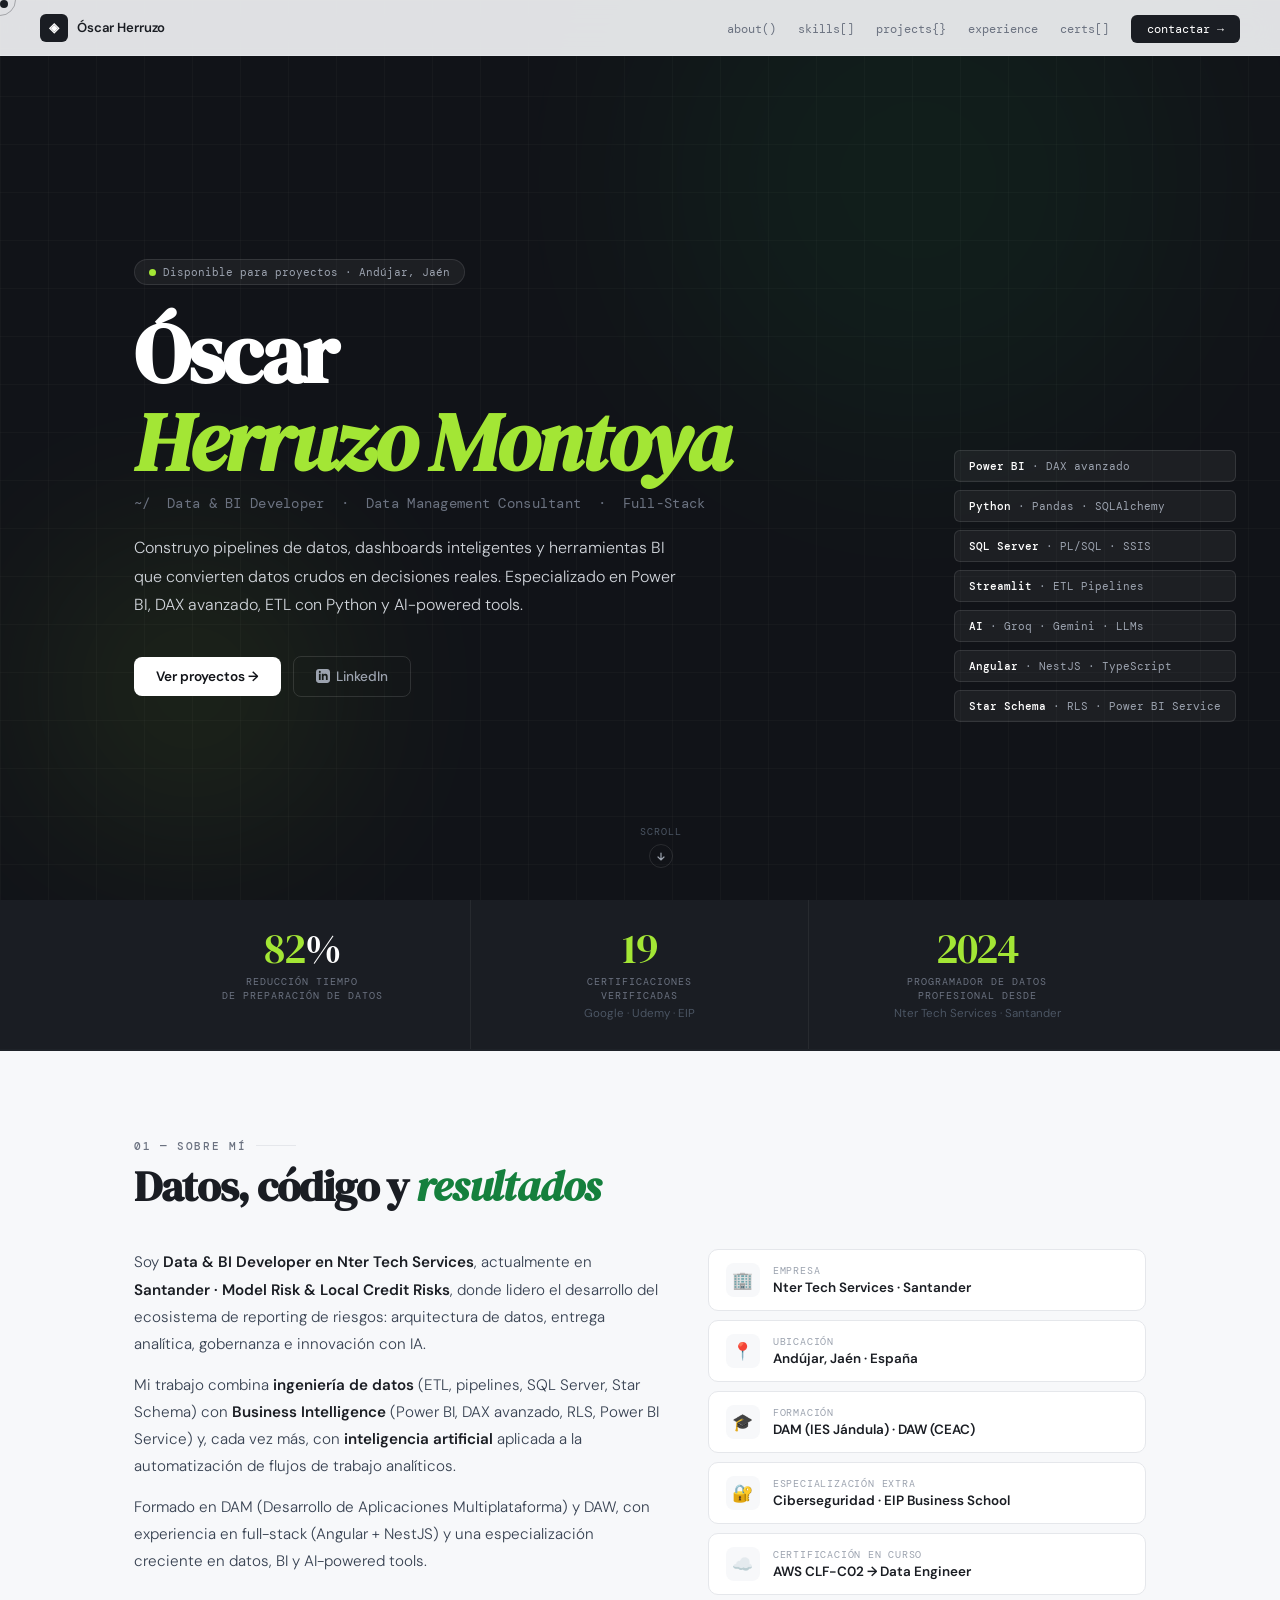
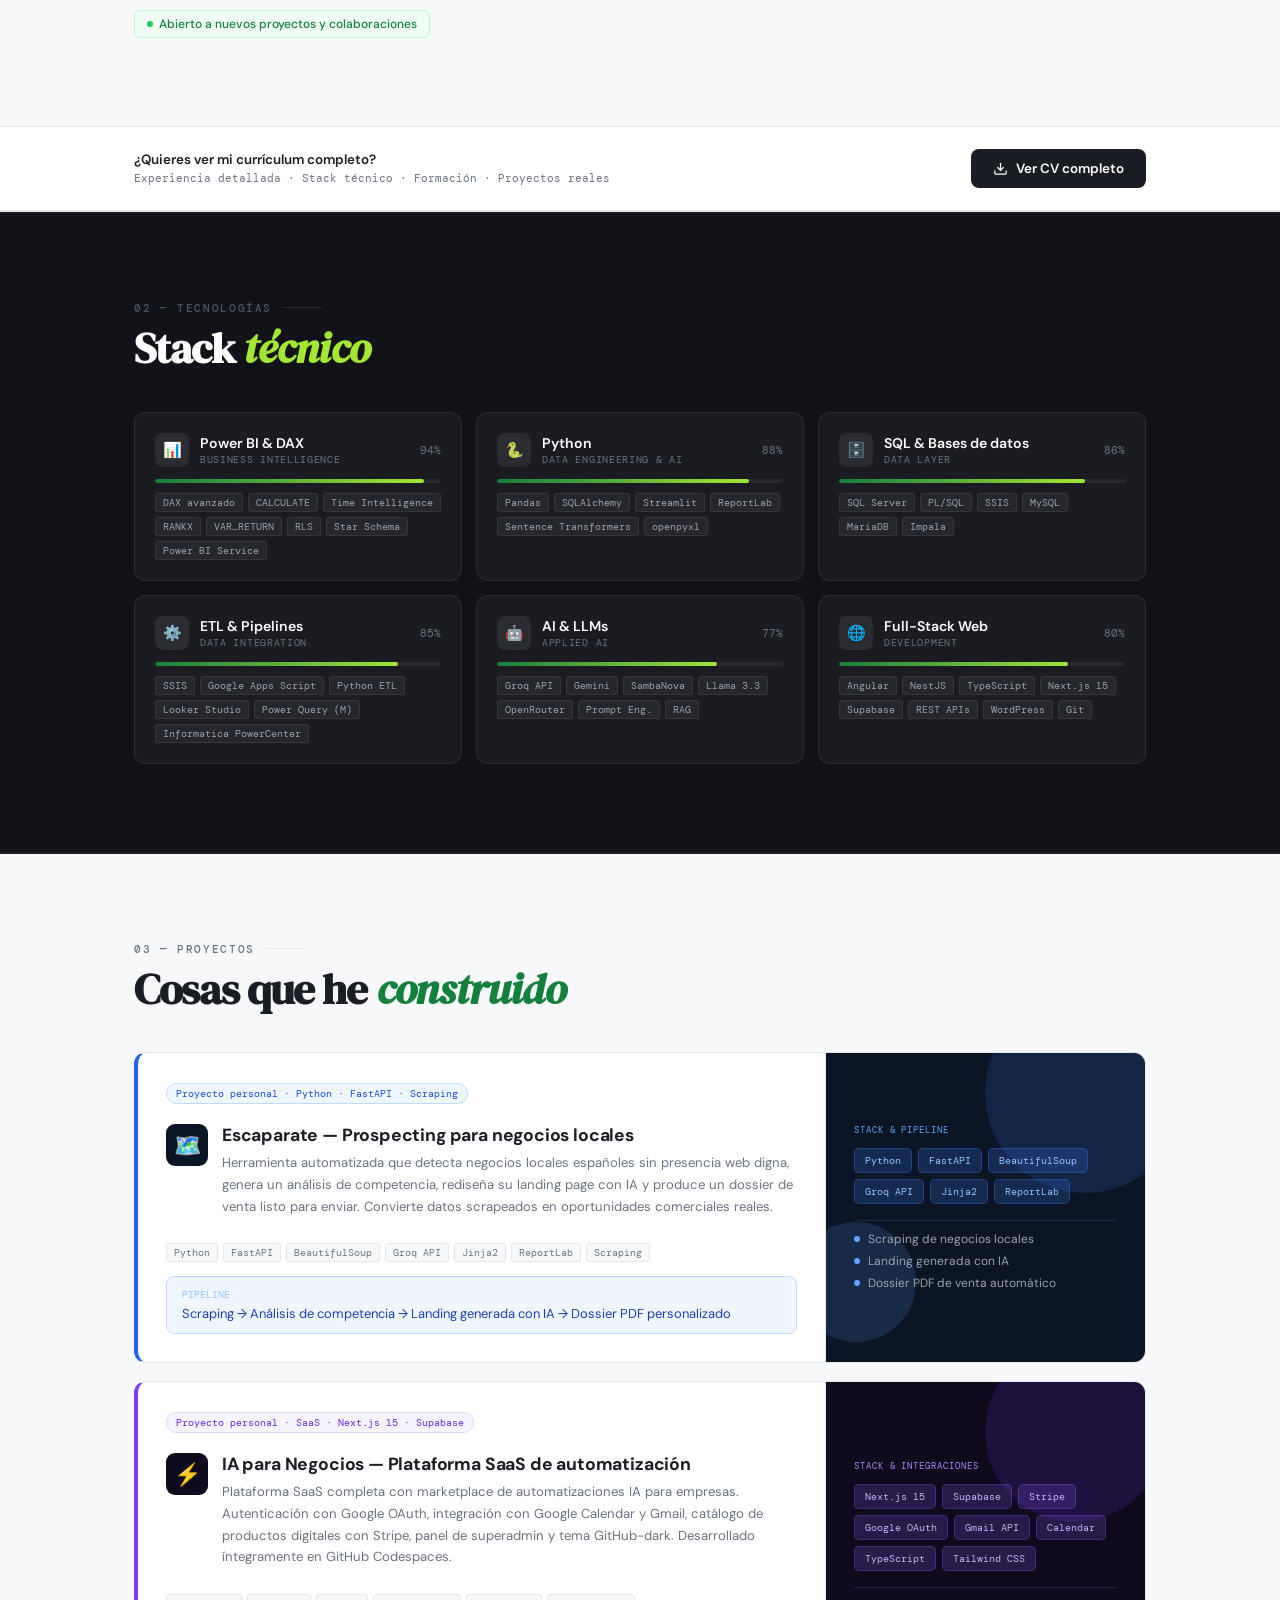
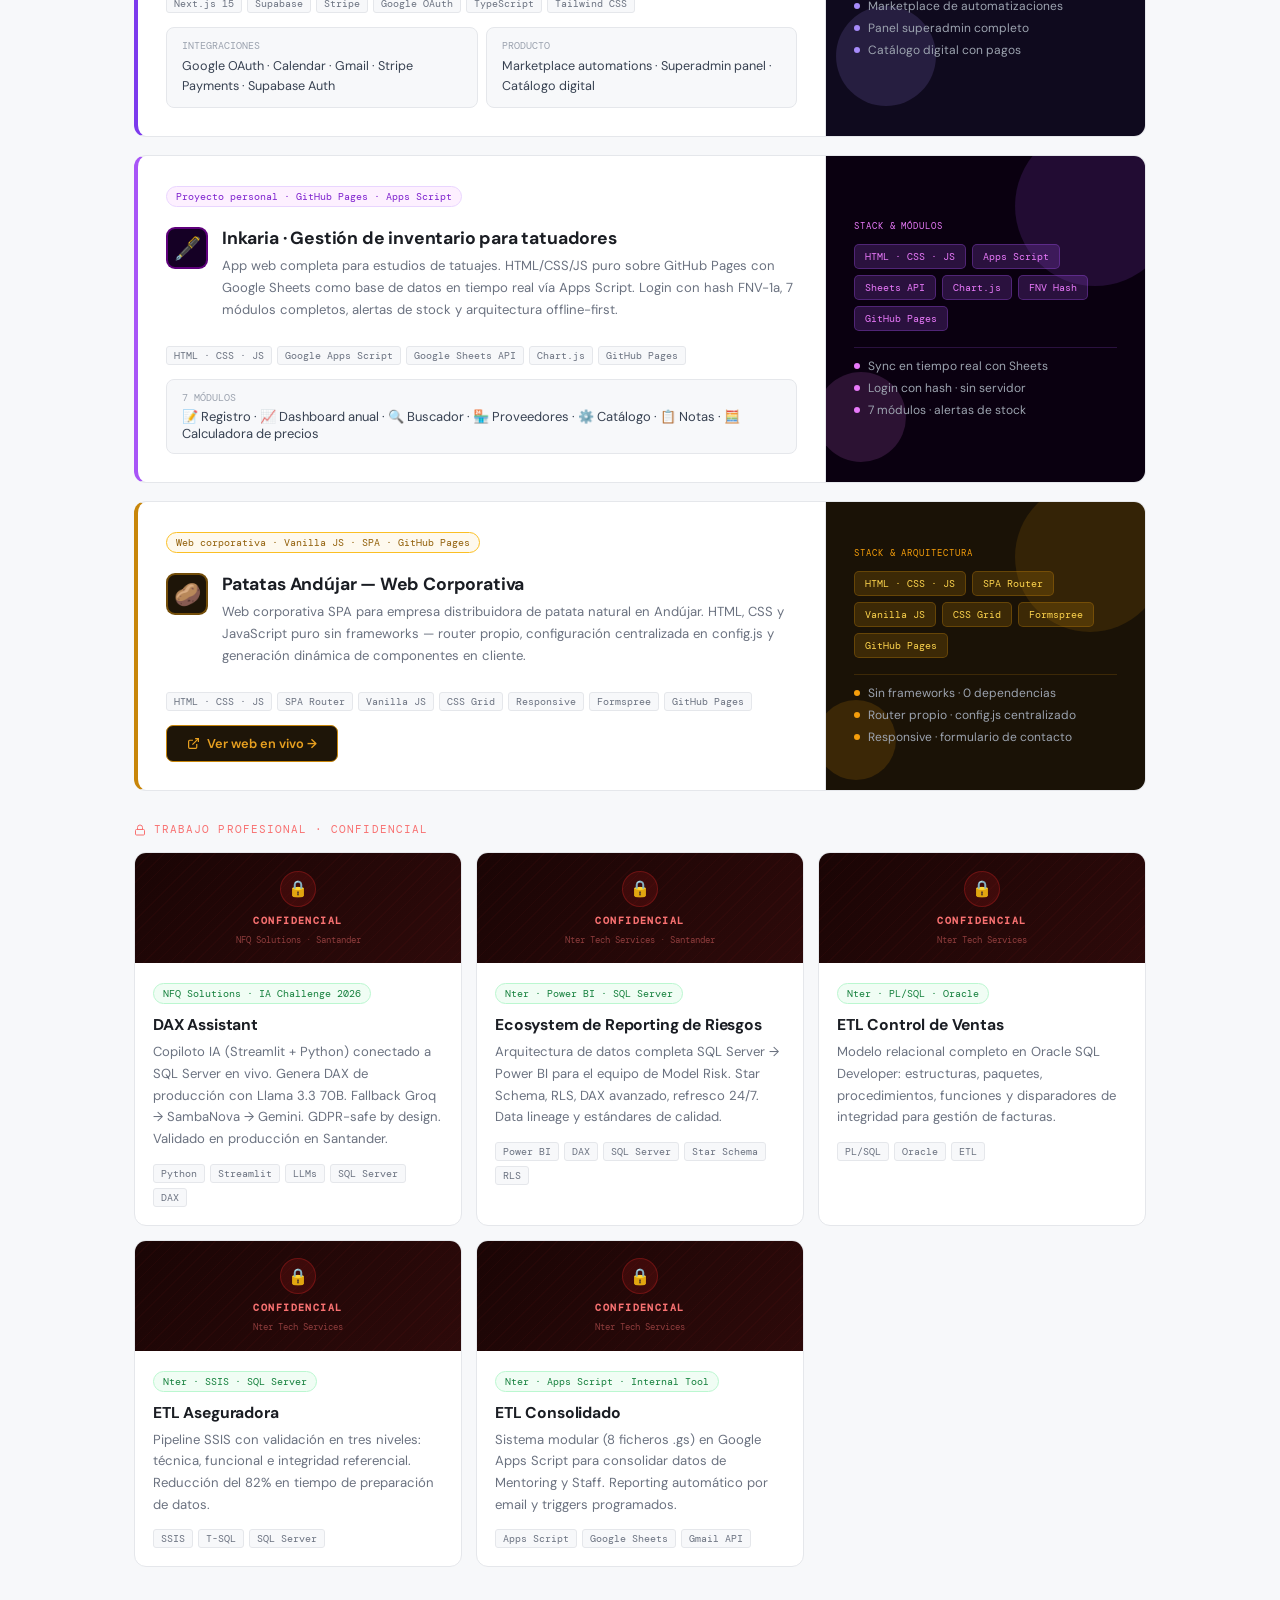
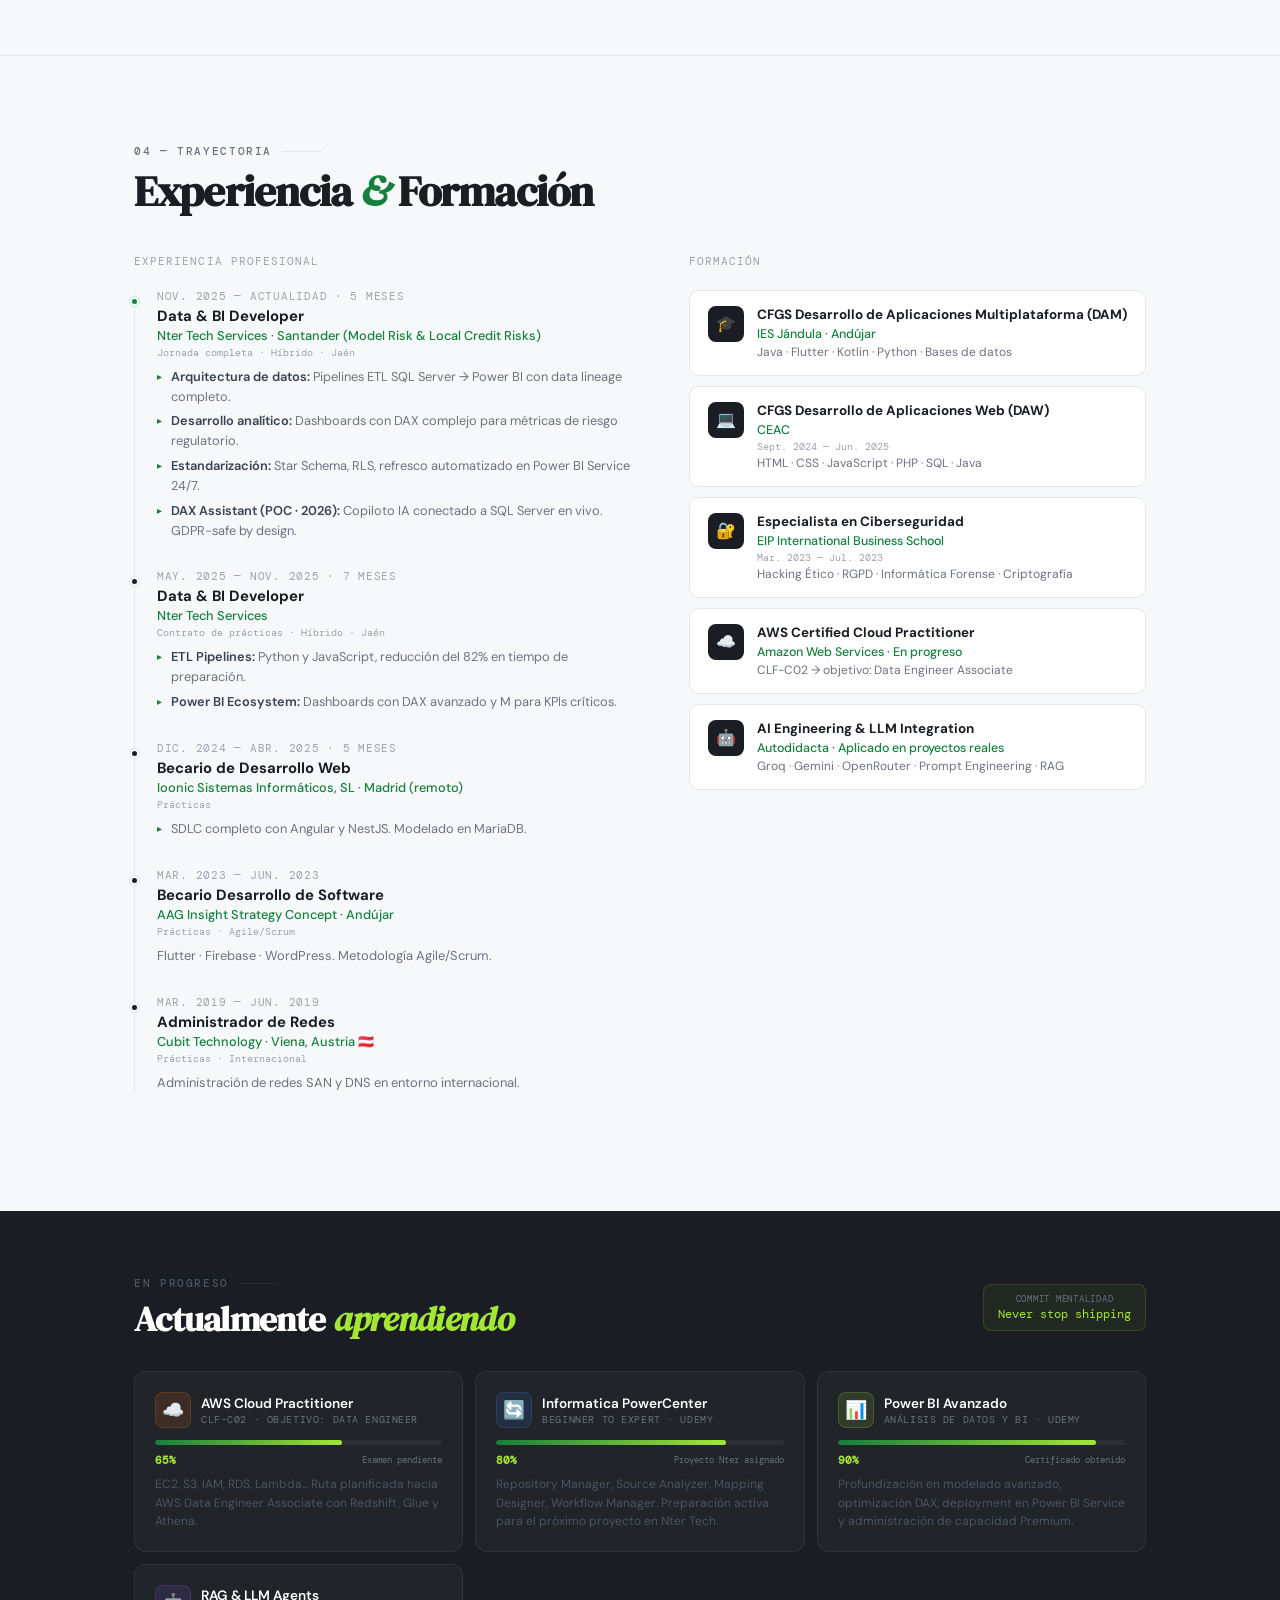
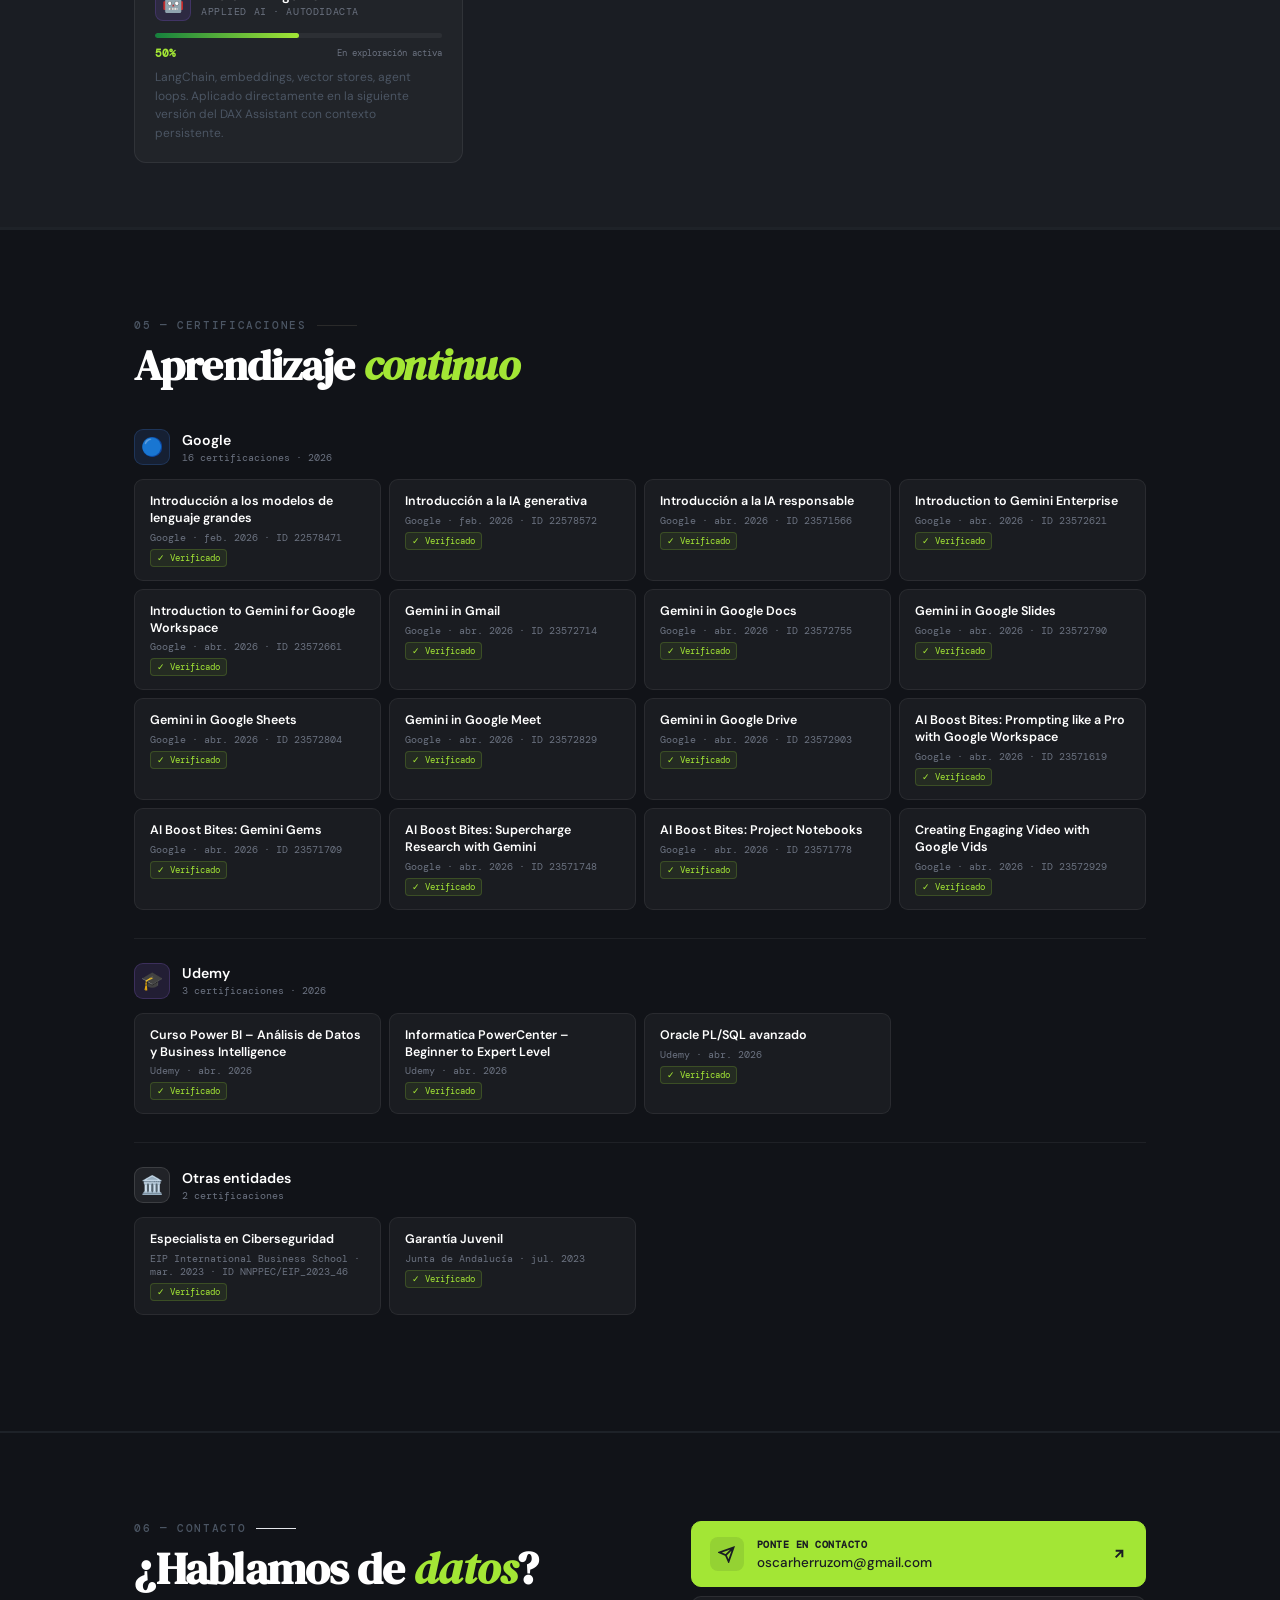
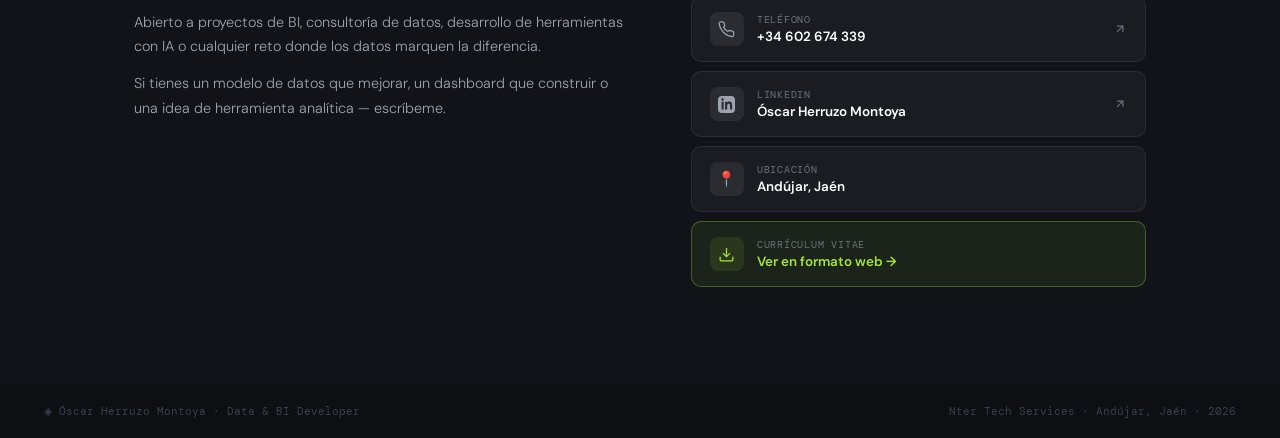
==== commit ee1885f0: "nuevos cambios" ====
--- a/index.html
+++ b/index.html
@@ -198,108 +198,93 @@
 .proj-title { font-size:.98rem;font-weight:700;color:var(--dark);margin:0 0 6px 0;letter-spacing:-.01em; }
 .proj-desc  { font-size:.82rem;color:var(--gray);line-height:1.65;margin-bottom:14px; }
 
-/* ── Previews CSS ── */
-.preview-dax {
+/* ── Previews limpias ── */
+.prev-cover {
   width:100%;height:100%;
-  background:linear-gradient(135deg,#0D1117 0%,#161B22 100%);
-  padding:16px;font-family:'DM Mono',monospace;
-  display:flex;flex-direction:column;gap:6px;
-}
-.dax-line { font-size:.62rem;line-height:1.5;white-space:nowrap;overflow:hidden; }
-.dax-kw  { color:#FF7B72; }
-.dax-fn  { color:#79C0FF; }
-.dax-str { color:#A5D6FF; }
-.dax-cm  { color:#8B949E; }
-.dax-val { color:#FFA657; }
-.dax-prompt-bar {
-  background:rgba(163,230,53,.12);border:1px solid rgba(163,230,53,.3);
-  border-radius:6px;padding:6px 10px;margin-top:4px;
-  font-size:.6rem;color:#A3E635;display:flex;align-items:center;gap:6px;
-}
-.dax-cursor { width:8px;height:12px;background:var(--accent);border-radius:1px;animation:blink .8s infinite; }
-@keyframes blink{0%,100%{opacity:1}50%{opacity:0}}
-
-.preview-inkaria {
+  display:flex;flex-direction:column;
+  justify-content:flex-end;
+  padding:24px;
+  position:relative;
+  overflow:hidden;
+}
+.prev-cover-title {
+  font-family:'DM Serif Display',serif;
+  font-size:1.6rem;
+  line-height:1.05;
+  letter-spacing:-.02em;
+  position:relative;z-index:2;
+  margin-bottom:6px;
+}
+.prev-cover-sub {
+  font-family:'DM Mono',monospace;
+  font-size:.62rem;
+  text-transform:uppercase;
+  letter-spacing:.1em;
+  position:relative;z-index:2;
+  opacity:.6;
+}
+.prev-shape {
+  position:absolute;
+  border-radius:50%;
+  opacity:.15;
+}
+/* Escaparate */
+.prev-escaparate { background:#0C1526; }
+.prev-escaparate .prev-cover-title { color:#fff; }
+.prev-escaparate .prev-cover-sub { color:#60A5FA; }
+/* IA Negocios */
+.prev-ian { background:#0F0A1E; }
+.prev-ian .prev-cover-title { color:#fff; }
+.prev-ian .prev-cover-sub { color:#A78BFA; }
+/* Inkaria */
+.prev-inkaria { background:#0A0010; }
+.prev-inkaria .prev-cover-title { color:#fff; }
+.prev-inkaria .prev-cover-sub { color:#E879F9; }
+/* Patatas */
+.prev-patatas { background:#1A1206; }
+.prev-patatas .prev-cover-title { color:#E8A020; }
+.prev-patatas .prev-cover-sub { color:#92600A; }
+/* Confidencial rojo */
+.prev-private {
   width:100%;height:100%;
-  background:linear-gradient(135deg,#0A0010 0%,#150025 100%);
-  padding:16px;display:flex;flex-direction:column;gap:8px;
-}
-.ink-header { display:flex;align-items:center;gap:8px;margin-bottom:4px; }
-.ink-logo-box { width:28px;height:28px;background:rgba(204,0,255,.2);border:1px solid rgba(204,0,255,.4);border-radius:6px;display:flex;align-items:center;justify-content:center;font-size:14px; }
-.ink-title { font-family:'DM Serif Display',serif;font-size:.8rem;color:#fff; }
-.ink-stat-row { display:grid;grid-template-columns:repeat(3,1fr);gap:5px; }
-.ink-stat { background:rgba(255,255,255,.04);border:1px solid rgba(204,0,255,.15);border-radius:6px;padding:6px;text-align:center; }
-.ink-stat-n { font-family:'DM Mono',monospace;font-size:.9rem;color:#cc00ff;font-weight:600; }
-.ink-stat-l { font-family:'DM Mono',monospace;font-size:.5rem;color:#6B7280;text-transform:uppercase; }
-.ink-bar-row { display:flex;flex-direction:column;gap:4px;margin-top:2px; }
-.ink-bar-item { display:flex;align-items:center;gap:6px; }
-.ink-bar-label { font-family:'DM Mono',monospace;font-size:.52rem;color:#9CA3AF;width:50px;flex-shrink:0; }
-.ink-bar-track { flex:1;height:4px;background:rgba(255,255,255,.06);border-radius:2px;overflow:hidden; }
-.ink-bar-fill { height:100%;border-radius:2px;background:linear-gradient(90deg,rgba(204,0,255,.6),rgba(204,0,255,.9)); }
-
-.preview-patatas {
-  width:100%;height:100%;
-  background:linear-gradient(135deg,#1E1508 0%,#2B1F0E 100%);
-  padding:14px;display:flex;flex-direction:column;gap:7px;
-}
-.pat-nav { display:flex;align-items:center;justify-content:space-between; }
-.pat-logo { font-family:'DM Serif Display',serif;font-size:.75rem;color:#E8A020; }
-.pat-nav-links { display:flex;gap:8px; }
-.pat-nav-link { font-family:'DM Mono',monospace;font-size:.48rem;color:#6B5020; }
-.pat-hero-area { flex:1;background:rgba(200,134,10,.08);border:1px solid rgba(200,134,10,.2);border-radius:6px;padding:10px;display:flex;flex-direction:column;justify-content:center;align-items:center;text-align:center;gap:4px; }
-.pat-tagline { font-family:'DM Serif Display',serif;font-size:.72rem;color:#E8A020;line-height:1.2; }
-.pat-sub { font-family:'DM Mono',monospace;font-size:.5rem;color:#6B5020;text-transform:uppercase;letter-spacing:.05em; }
-.pat-cta { background:#C8860A;color:#1E1508;padding:4px 12px;border-radius:4px;font-family:'DM Mono',monospace;font-size:.52rem;font-weight:700;margin-top:4px; }
-.pat-cards { display:grid;grid-template-columns:repeat(3,1fr);gap:4px; }
-.pat-card { background:rgba(200,134,10,.06);border:1px solid rgba(200,134,10,.15);border-radius:4px;padding:6px 4px;text-align:center; }
-.pat-card-ico { font-size:14px;margin-bottom:2px; }
-.pat-card-lbl { font-family:'DM Mono',monospace;font-size:.46rem;color:#6B5020;text-transform:uppercase; }
-
-/* Previews pequeñas para proj-card */
-.preview-etl-oracle {
-  width:100%;height:100%;
-  background:linear-gradient(135deg,#0D1117,#1C1C2E);
-  display:flex;align-items:center;justify-content:center;position:relative;overflow:hidden;
-}
-.etl-node { position:absolute;width:50px;height:24px;border-radius:4px;border:1px solid;display:flex;align-items:center;justify-content:center;font-family:'DM Mono',monospace;font-size:.46rem;font-weight:600; }
-.etl-arrow { position:absolute;font-size:.7rem;color:#4B5563; }
-.preview-ssis {
-  width:100%;height:100%;
-  background:linear-gradient(135deg,#071426,#0E1F35);
-  display:flex;flex-direction:column;align-items:center;justify-content:center;gap:4px;
-  padding:10px;
-}
-.ssis-flow { display:flex;align-items:center;gap:4px; }
-.ssis-box { background:rgba(59,130,246,.15);border:1px solid rgba(59,130,246,.3);border-radius:4px;padding:4px 8px;font-family:'DM Mono',monospace;font-size:.5rem;color:#93C5FD; }
-.ssis-arr { font-size:.65rem;color:#374151; }
-.ssis-valid { display:flex;gap:4px;margin-top:4px; }
-.ssis-badge { font-family:'DM Mono',monospace;font-size:.48rem;padding:2px 6px;border-radius:10px; }
-.preview-python-pbi {
-  width:100%;height:100%;
-  background:linear-gradient(135deg,#0D1117,#1A1D23);
-  padding:10px;display:flex;flex-direction:column;gap:5px;
-}
-.py-bar-chart { display:flex;align-items:flex-end;gap:3px;height:50px;margin-top:4px; }
-.py-bar { border-radius:2px 2px 0 0;transition:height .3s; }
-.preview-gas {
-  width:100%;height:100%;
-  background:linear-gradient(135deg,#0D2818,#0A3D1F);
-  padding:10px;display:flex;flex-direction:column;gap:5px;
-}
-.gas-row { display:flex;align-items:center;gap:6px; }
-.gas-ico { width:18px;height:18px;background:rgba(34,197,94,.15);border:1px solid rgba(34,197,94,.3);border-radius:3px;display:flex;align-items:center;justify-content:center;font-size:9px;flex-shrink:0; }
-.gas-txt { font-family:'DM Mono',monospace;font-size:.5rem;color:#6B7280; }
-.gas-txt strong { color:#4ADE80; }
-.preview-nlp {
-  width:100%;height:100%;
-  background:linear-gradient(135deg,#1A0A2E,#2D1B69);
-  padding:10px;display:flex;flex-direction:column;gap:6px;
-}
-.nlp-match { display:flex;align-items:center;gap:5px;background:rgba(139,92,246,.1);border:1px solid rgba(139,92,246,.2);border-radius:5px;padding:5px 8px; }
-.nlp-pct { font-family:'DM Mono',monospace;font-size:.72rem;color:#A78BFA;font-weight:700;min-width:32px; }
-.nlp-label { font-size:.52rem;color:#9CA3AF;line-height:1.3; }
-.nlp-bar-wrap { height:3px;background:rgba(255,255,255,.06);border-radius:2px;overflow:hidden;flex:1; }
-.nlp-bar-fill { height:100%;border-radius:2px;background:linear-gradient(90deg,#7C3AED,#A78BFA); }
+  display:flex;flex-direction:column;
+  align-items:center;justify-content:center;
+  gap:7px;
+  background:linear-gradient(135deg,#1a0505,#2d0a0a);
+  position:relative;overflow:hidden;
+}
+.prev-private::before {
+  content:'';position:absolute;inset:0;
+  background:repeating-linear-gradient(
+    -45deg,
+    transparent,transparent 8px,
+    rgba(220,38,38,.04) 8px,rgba(220,38,38,.04) 9px
+  );
+}
+.prev-private-ico {
+  width:36px;height:36px;
+  background:rgba(220,38,38,.15);
+  border:1px solid rgba(220,38,38,.3);
+  border-radius:50%;
+  display:flex;align-items:center;justify-content:center;
+  font-size:16px;
+  position:relative;z-index:1;
+}
+.prev-private-label {
+  font-family:'DM Mono',monospace;
+  font-size:.65rem;
+  color:#F87171;
+  text-transform:uppercase;
+  letter-spacing:.14em;
+  font-weight:600;
+  position:relative;z-index:1;
+}
+.prev-private-co {
+  font-family:'DM Mono',monospace;
+  font-size:.58rem;
+  color:rgba(248,113,113,.5);
+  position:relative;z-index:1;
+}
 
 /* ── CURRENTLY LEARNING ── */
 .learning-sec { background:var(--dark);padding:64px 0;border-top:1px solid #1E2228;border-bottom:1px solid #1E2228; }
@@ -603,105 +588,166 @@
     <p class="sec-label reveal">03 — Proyectos</p>
     <h2 class="sec-title reveal">Cosas que he <em>construido</em></h2>
 
-    <!-- DAX Assistant -->
-    <div class="proj-featured reveal">
+    <!-- Escaparate -->
+    <div class="proj-featured reveal" style="border-left-color:#2563EB;">
       <div class="proj-feat-body">
-        <span class="proj-badge">NFQ Solutions · IA Challenge 2026</span>
-        <div style="display:flex;align-items:flex-start;gap:14px;margin-bottom:12px;">
-          <div style="width:42px;height:42px;background:var(--dark);border-radius:9px;display:flex;align-items:center;justify-content:center;color:#fff;font-size:20px;font-weight:700;flex-shrink:0;">◈</div>
+        <span class="proj-badge" style="background:#EFF6FF;color:#1D4ED8;border-color:#BFDBFE;">Proyecto personal · Python · FastAPI · Scraping</span>
+        <div style="display:flex;align-items:flex-start;gap:14px;margin-bottom:12px;margin-top:10px;">
+          <div style="width:42px;height:42px;background:#0C1526;border-radius:9px;display:flex;align-items:center;justify-content:center;font-size:22px;flex-shrink:0;">🗺️</div>
           <div>
-            <p class="proj-title" style="font-size:1.1rem;">DAX Assistant — AI-powered BI Copilot</p>
-            <p class="proj-desc">App Streamlit (Python) con IA (Llama 3.3 70B) que conecta directamente a SQL Server, lee metadatos del schema en vivo y genera DAX de producción, valida fórmulas, explica el código línea a línea. Multi-proveedor con fallback automático Groq → SambaNova → Gemini. Genera PDFs de documentación. GDPR-safe by design.</p>
+            <p class="proj-title" style="font-size:1.1rem;">Escaparate — Prospecting para negocios locales</p>
+            <p class="proj-desc">Herramienta automatizada que detecta negocios locales españoles sin presencia web digna, genera un análisis de competencia, rediseña su landing page con IA y produce un dossier de venta listo para enviar. Convierte datos scrapeados en oportunidades comerciales reales.</p>
           </div>
         </div>
         <div class="tag-row" style="margin-bottom:14px;">
-          <span class="tag-l">Python</span><span class="tag-l">Streamlit</span><span class="tag-l">Groq</span><span class="tag-l">Llama 3.3 70B</span><span class="tag-l">SQL Server</span><span class="tag-l">ReportLab</span><span class="tag-l">DAX</span><span class="tag-l">Power BI</span>
-        </div>
-        <div style="background:var(--light);border:1px solid var(--border);border-radius:8px;padding:11px 15px;">
-          <p style="font-family:var(--mono);font-size:.62rem;color:#9CA3AF;margin:0 0 4px 0;">HIGHLIGHTS</p>
-          <p style="font-size:.81rem;color:var(--mid);margin:0;">Fallback automático 3 proveedores IA &nbsp;·&nbsp; PDF con VAR…RETURN, YoY, RANKX &nbsp;·&nbsp; GDPR-Safe by design &nbsp;·&nbsp; Star Schema aware</p>
+          <span class="tag-l">Python</span><span class="tag-l">FastAPI</span><span class="tag-l">BeautifulSoup</span><span class="tag-l">Groq API</span><span class="tag-l">Jinja2</span><span class="tag-l">ReportLab</span><span class="tag-l">Scraping</span>
+        </div>
+        <div style="background:#EFF6FF;border:1px solid #BFDBFE;border-radius:8px;padding:11px 15px;">
+          <p style="font-family:var(--mono);font-size:.62rem;color:#93C5FD;margin:0 0 4px 0;">PIPELINE</p>
+          <p style="font-size:.81rem;color:#1E40AF;margin:0;">Scraping → Análisis de competencia → Landing generada con IA → Dossier PDF personalizado</p>
         </div>
       </div>
       <div class="proj-feat-preview">
-        <div class="preview-dax" style="width:100%;height:100%;">
-          <div style="display:flex;align-items:center;gap:8px;margin-bottom:10px;">
-            <div style="width:26px;height:26px;background:rgba(163,230,53,.15);border:1px solid rgba(163,230,53,.3);border-radius:5px;display:flex;align-items:center;justify-content:center;font-size:12px;font-weight:800;color:#A3E635;">◈</div>
-            <span style="font-size:.68rem;color:#9CA3AF;">DAX Assistant · v2.1</span>
-            <span style="margin-left:auto;font-size:.6rem;background:rgba(163,230,53,.1);color:#A3E635;border:1px solid rgba(163,230,53,.2);border-radius:4px;padding:1px 7px;">GDPR-safe</span>
-          </div>
-          <div class="dax-line"><span class="dax-cm">-- Ventas YoY generadas automáticamente</span></div>
-          <div class="dax-line"><span class="dax-kw">DEFINE MEASURE</span> <span class="dax-fn">Sales</span>[YoY Growth] =</div>
-          <div class="dax-line">&nbsp;&nbsp;<span class="dax-kw">VAR</span> _CurrentYear =</div>
-          <div class="dax-line">&nbsp;&nbsp;&nbsp;&nbsp;<span class="dax-fn">CALCULATE</span>([Total Sales],</div>
-          <div class="dax-line">&nbsp;&nbsp;&nbsp;&nbsp;&nbsp;&nbsp;<span class="dax-fn">DATESYTD</span>(<span class="dax-str">Dates[Date]</span>))</div>
-          <div class="dax-line"><span class="dax-kw">&nbsp;&nbsp;VAR</span> _PrevYear =</div>
-          <div class="dax-line">&nbsp;&nbsp;&nbsp;&nbsp;<span class="dax-fn">CALCULATE</span>([Total Sales],</div>
-          <div class="dax-line">&nbsp;&nbsp;&nbsp;&nbsp;&nbsp;&nbsp;<span class="dax-fn">SAMEPERIODLASTYEAR</span>(...))</div>
-          <div class="dax-line"><span class="dax-kw">&nbsp;&nbsp;RETURN</span> <span class="dax-fn">DIVIDE</span>(_CurrentYear - _PrevYear, _PrevYear)</div>
-          <div class="dax-prompt-bar">
-            <span>Generando con Llama 3.3 70B</span>
-            <div class="dax-cursor"></div>
+        <div class="prev-cover prev-escaparate" style="width:100%;height:100%;justify-content:center;gap:10px;padding:28px;">
+          <div class="prev-shape" style="width:200px;height:200px;background:#3B82F6;top:-60px;right:-40px;"></div>
+          <div class="prev-shape" style="width:120px;height:120px;background:#60A5FA;bottom:20px;left:-30px;"></div>
+          <div style="position:relative;z-index:2;display:flex;flex-direction:column;gap:8px;width:100%;">
+            <p style="font-family:'DM Mono',monospace;font-size:.58rem;color:#60A5FA;text-transform:uppercase;letter-spacing:.1em;margin-bottom:4px;">Stack & pipeline</p>
+            <div style="display:flex;flex-wrap:wrap;gap:6px;">
+              <span style="background:rgba(59,130,246,.2);border:1px solid rgba(59,130,246,.3);border-radius:5px;padding:5px 10px;font-family:'DM Mono',monospace;font-size:.6rem;color:#93C5FD;">Python</span>
+              <span style="background:rgba(59,130,246,.2);border:1px solid rgba(59,130,246,.3);border-radius:5px;padding:5px 10px;font-family:'DM Mono',monospace;font-size:.6rem;color:#93C5FD;">FastAPI</span>
+              <span style="background:rgba(59,130,246,.2);border:1px solid rgba(59,130,246,.3);border-radius:5px;padding:5px 10px;font-family:'DM Mono',monospace;font-size:.6rem;color:#93C5FD;">BeautifulSoup</span>
+              <span style="background:rgba(59,130,246,.2);border:1px solid rgba(59,130,246,.3);border-radius:5px;padding:5px 10px;font-family:'DM Mono',monospace;font-size:.6rem;color:#93C5FD;">Groq API</span>
+              <span style="background:rgba(59,130,246,.2);border:1px solid rgba(59,130,246,.3);border-radius:5px;padding:5px 10px;font-family:'DM Mono',monospace;font-size:.6rem;color:#93C5FD;">Jinja2</span>
+              <span style="background:rgba(59,130,246,.2);border:1px solid rgba(59,130,246,.3);border-radius:5px;padding:5px 10px;font-family:'DM Mono',monospace;font-size:.6rem;color:#93C5FD;">ReportLab</span>
+            </div>
+            <div style="margin-top:8px;border-top:1px solid rgba(59,130,246,.2);padding-top:10px;display:flex;flex-direction:column;gap:6px;">
+              <div style="display:flex;align-items:center;gap:8px;">
+                <div style="width:6px;height:6px;border-radius:50%;background:#60A5FA;flex-shrink:0;"></div>
+                <span style="font-size:.75rem;color:#9CA3AF;">Scraping de negocios locales</span>
+              </div>
+              <div style="display:flex;align-items:center;gap:8px;">
+                <div style="width:6px;height:6px;border-radius:50%;background:#60A5FA;flex-shrink:0;"></div>
+                <span style="font-size:.75rem;color:#9CA3AF;">Landing generada con IA</span>
+              </div>
+              <div style="display:flex;align-items:center;gap:8px;">
+                <div style="width:6px;height:6px;border-radius:50%;background:#60A5FA;flex-shrink:0;"></div>
+                <span style="font-size:.75rem;color:#9CA3AF;">Dossier PDF de venta automático</span>
+              </div>
+            </div>
+          </div>
+        </div>
+      </div>
+    </div>
+
+    <!-- IA para Negocios -->
+    <div class="proj-featured reveal" style="border-left-color:#7C3AED;">
+      <div class="proj-feat-body">
+        <span class="proj-badge" style="background:#F5F3FF;color:#6D28D9;border-color:#DDD6FE;">Proyecto personal · SaaS · Next.js 15 · Supabase</span>
+        <div style="display:flex;align-items:flex-start;gap:14px;margin-bottom:12px;margin-top:10px;">
+          <div style="width:42px;height:42px;background:#0F0A1E;border-radius:9px;display:flex;align-items:center;justify-content:center;font-size:22px;flex-shrink:0;">⚡</div>
+          <div>
+            <p class="proj-title" style="font-size:1.1rem;">IA para Negocios — Plataforma SaaS de automatización</p>
+            <p class="proj-desc">Plataforma SaaS completa con marketplace de automatizaciones IA para empresas. Autenticación con Google OAuth, integración con Google Calendar y Gmail, catálogo de productos digitales con Stripe, panel de superadmin y tema GitHub-dark. Desarrollado íntegramente en GitHub Codespaces.</p>
+          </div>
+        </div>
+        <div class="tag-row" style="margin-bottom:14px;">
+          <span class="tag-l">Next.js 15</span><span class="tag-l">Supabase</span><span class="tag-l">Stripe</span><span class="tag-l">Google OAuth</span><span class="tag-l">TypeScript</span><span class="tag-l">Tailwind CSS</span>
+        </div>
+        <div style="display:grid;grid-template-columns:1fr 1fr;gap:8px;">
+          <div style="background:var(--light);border:1px solid var(--border);border-radius:8px;padding:11px 15px;">
+            <p style="font-family:var(--mono);font-size:.62rem;color:#9CA3AF;margin:0 0 4px 0;">INTEGRACIONES</p>
+            <p style="font-size:.79rem;color:var(--mid);margin:0;line-height:1.6;">Google OAuth · Calendar · Gmail · Stripe Payments · Supabase Auth</p>
+          </div>
+          <div style="background:var(--light);border:1px solid var(--border);border-radius:8px;padding:11px 15px;">
+            <p style="font-family:var(--mono);font-size:.62rem;color:#9CA3AF;margin:0 0 4px 0;">PRODUCTO</p>
+            <p style="font-size:.79rem;color:var(--mid);margin:0;line-height:1.6;">Marketplace automations · Superadmin panel · Catálogo digital</p>
+          </div>
+        </div>
+      </div>
+      <div class="proj-feat-preview">
+        <div class="prev-cover prev-ian" style="width:100%;height:100%;justify-content:center;gap:10px;padding:28px;">
+          <div class="prev-shape" style="width:180px;height:180px;background:#7C3AED;top:-40px;right:-20px;"></div>
+          <div class="prev-shape" style="width:100px;height:100px;background:#A78BFA;bottom:30px;left:10px;"></div>
+          <div style="position:relative;z-index:2;display:flex;flex-direction:column;gap:8px;width:100%;">
+            <p style="font-family:'DM Mono',monospace;font-size:.58rem;color:#A78BFA;text-transform:uppercase;letter-spacing:.1em;margin-bottom:4px;">Stack & integraciones</p>
+            <div style="display:flex;flex-wrap:wrap;gap:6px;">
+              <span style="background:rgba(139,92,246,.2);border:1px solid rgba(139,92,246,.3);border-radius:5px;padding:5px 10px;font-family:'DM Mono',monospace;font-size:.6rem;color:#C4B5FD;">Next.js 15</span>
+              <span style="background:rgba(139,92,246,.2);border:1px solid rgba(139,92,246,.3);border-radius:5px;padding:5px 10px;font-family:'DM Mono',monospace;font-size:.6rem;color:#C4B5FD;">Supabase</span>
+              <span style="background:rgba(139,92,246,.2);border:1px solid rgba(139,92,246,.3);border-radius:5px;padding:5px 10px;font-family:'DM Mono',monospace;font-size:.6rem;color:#C4B5FD;">Stripe</span>
+              <span style="background:rgba(139,92,246,.2);border:1px solid rgba(139,92,246,.3);border-radius:5px;padding:5px 10px;font-family:'DM Mono',monospace;font-size:.6rem;color:#C4B5FD;">Google OAuth</span>
+              <span style="background:rgba(139,92,246,.2);border:1px solid rgba(139,92,246,.3);border-radius:5px;padding:5px 10px;font-family:'DM Mono',monospace;font-size:.6rem;color:#C4B5FD;">Gmail API</span>
+              <span style="background:rgba(139,92,246,.2);border:1px solid rgba(139,92,246,.3);border-radius:5px;padding:5px 10px;font-family:'DM Mono',monospace;font-size:.6rem;color:#C4B5FD;">Calendar</span>
+              <span style="background:rgba(139,92,246,.2);border:1px solid rgba(139,92,246,.3);border-radius:5px;padding:5px 10px;font-family:'DM Mono',monospace;font-size:.6rem;color:#C4B5FD;">TypeScript</span>
+              <span style="background:rgba(139,92,246,.2);border:1px solid rgba(139,92,246,.3);border-radius:5px;padding:5px 10px;font-family:'DM Mono',monospace;font-size:.6rem;color:#C4B5FD;">Tailwind CSS</span>
+            </div>
+            <div style="margin-top:8px;border-top:1px solid rgba(139,92,246,.2);padding-top:10px;display:flex;flex-direction:column;gap:6px;">
+              <div style="display:flex;align-items:center;gap:8px;">
+                <div style="width:6px;height:6px;border-radius:50%;background:#A78BFA;flex-shrink:0;"></div>
+                <span style="font-size:.75rem;color:#9CA3AF;">Marketplace de automatizaciones</span>
+              </div>
+              <div style="display:flex;align-items:center;gap:8px;">
+                <div style="width:6px;height:6px;border-radius:50%;background:#A78BFA;flex-shrink:0;"></div>
+                <span style="font-size:.75rem;color:#9CA3AF;">Panel superadmin completo</span>
+              </div>
+              <div style="display:flex;align-items:center;gap:8px;">
+                <div style="width:6px;height:6px;border-radius:50%;background:#A78BFA;flex-shrink:0;"></div>
+                <span style="font-size:.75rem;color:#9CA3AF;">Catálogo digital con pagos</span>
+              </div>
+            </div>
           </div>
         </div>
       </div>
     </div>
 
     <!-- Inkaria -->
-    <div class="proj-featured reveal" style="border-left-color:#cc00ff;">
+    <div class="proj-featured reveal" style="border-left-color:#A855F7;">
       <div class="proj-feat-body">
         <span class="proj-badge" style="background:#fdf0ff;color:#7e22ce;border-color:#e9d5ff;">Proyecto personal · GitHub Pages · Apps Script</span>
-        <div style="display:flex;align-items:flex-start;gap:14px;margin-bottom:12px;">
+        <div style="display:flex;align-items:flex-start;gap:14px;margin-bottom:12px;margin-top:10px;">
           <div style="width:42px;height:42px;background:#150025;border:2px solid rgba(204,0,255,0.4);border-radius:9px;display:flex;align-items:center;justify-content:center;font-size:22px;flex-shrink:0;">🖋️</div>
           <div>
-            <p class="proj-title" style="font-size:1.1rem;">Inkaria · Tattoo Inventory</p>
-            <p class="proj-desc">App web completa de gestión de inventario para estudio de tatuajes. HTML/CSS/JS puro sobre GitHub Pages, con Google Sheets como BD cloud en tiempo real vía Apps Script. Login con hash FNV-1a, 7 módulos completos, arquitectura offline-first.</p>
+            <p class="proj-title" style="font-size:1.1rem;">Inkaria · Gestión de inventario para tatuadores</p>
+            <p class="proj-desc">App web completa para estudios de tatuajes. HTML/CSS/JS puro sobre GitHub Pages con Google Sheets como base de datos en tiempo real vía Apps Script. Login con hash FNV-1a, 7 módulos completos, alertas de stock y arquitectura offline-first.</p>
           </div>
         </div>
         <div class="tag-row" style="margin-bottom:14px;">
           <span class="tag-l">HTML · CSS · JS</span><span class="tag-l">Google Apps Script</span><span class="tag-l">Google Sheets API</span><span class="tag-l">Chart.js</span><span class="tag-l">GitHub Pages</span>
         </div>
-        <div style="display:grid;grid-template-columns:1fr 1fr;gap:8px;">
-          <div style="background:var(--light);border:1px solid var(--border);border-radius:8px;padding:11px 15px;">
-            <p style="font-family:var(--mono);font-size:.62rem;color:#9CA3AF;margin:0 0 4px 0;">MÓDULOS</p>
-            <p style="font-size:.79rem;color:var(--mid);margin:0;line-height:1.6;">📝 Registro · 📈 Dashboard · 🔍 Buscador · 🏪 Proveedores · ⚙️ Catálogo · 📋 Notas · 🧮 Calculadora</p>
-          </div>
-          <div style="background:var(--light);border:1px solid var(--border);border-radius:8px;padding:11px 15px;">
-            <p style="font-family:var(--mono);font-size:.62rem;color:#9CA3AF;margin:0 0 4px 0;">HIGHLIGHTS</p>
-            <p style="font-size:.79rem;color:var(--mid);margin:0;line-height:1.6;">Sync tiempo real con Sheets · Sin servidor · Hash de credenciales · Alertas de stock</p>
-          </div>
+        <div style="background:var(--light);border:1px solid var(--border);border-radius:8px;padding:11px 15px;">
+          <p style="font-family:var(--mono);font-size:.62rem;color:#9CA3AF;margin:0 0 4px 0;">7 MÓDULOS</p>
+          <p style="font-size:.81rem;color:var(--mid);margin:0;">📝 Registro · 📈 Dashboard anual · 🔍 Buscador · 🏪 Proveedores · ⚙️ Catálogo · 📋 Notas · 🧮 Calculadora de precios</p>
         </div>
       </div>
       <div class="proj-feat-preview">
-        <div class="preview-inkaria" style="width:100%;height:100%;">
-          <div class="ink-header">
-            <div class="ink-logo-box">🖋️</div>
-            <span class="ink-title">Inkaria</span>
-            <span style="font-family:'DM Mono',monospace;font-size:.52rem;color:#cc00ff;margin-left:auto;background:rgba(204,0,255,.08);border:1px solid rgba(204,0,255,.2);border-radius:3px;padding:2px 6px;">● LIVE</span>
-          </div>
-          <div class="ink-stat-row">
-            <div class="ink-stat"><div class="ink-stat-n">247</div><div class="ink-stat-l">sesiones</div></div>
-            <div class="ink-stat"><div class="ink-stat-n">12</div><div class="ink-stat-l">proveed.</div></div>
-            <div class="ink-stat"><div class="ink-stat-n">8.4k</div><div class="ink-stat-l">€ total</div></div>
-          </div>
-          <div class="ink-bar-row">
-            <div class="ink-bar-item">
-              <span class="ink-bar-label">Aguja 5RL</span>
-              <div class="ink-bar-track"><div class="ink-bar-fill" style="width:85%"></div></div>
+        <div class="prev-cover prev-inkaria" style="width:100%;height:100%;justify-content:center;gap:10px;padding:28px;">
+          <div class="prev-shape" style="width:160px;height:160px;background:#A855F7;top:-30px;right:-30px;"></div>
+          <div class="prev-shape" style="width:90px;height:90px;background:#E879F9;bottom:20px;left:-10px;"></div>
+          <div style="position:relative;z-index:2;display:flex;flex-direction:column;gap:8px;width:100%;">
+            <p style="font-family:'DM Mono',monospace;font-size:.58rem;color:#E879F9;text-transform:uppercase;letter-spacing:.1em;margin-bottom:4px;">Stack & módulos</p>
+            <div style="display:flex;flex-wrap:wrap;gap:6px;">
+              <span style="background:rgba(168,85,247,.2);border:1px solid rgba(168,85,247,.3);border-radius:5px;padding:5px 10px;font-family:'DM Mono',monospace;font-size:.6rem;color:#E879F9;">HTML · CSS · JS</span>
+              <span style="background:rgba(168,85,247,.2);border:1px solid rgba(168,85,247,.3);border-radius:5px;padding:5px 10px;font-family:'DM Mono',monospace;font-size:.6rem;color:#E879F9;">Apps Script</span>
+              <span style="background:rgba(168,85,247,.2);border:1px solid rgba(168,85,247,.3);border-radius:5px;padding:5px 10px;font-family:'DM Mono',monospace;font-size:.6rem;color:#E879F9;">Sheets API</span>
+              <span style="background:rgba(168,85,247,.2);border:1px solid rgba(168,85,247,.3);border-radius:5px;padding:5px 10px;font-family:'DM Mono',monospace;font-size:.6rem;color:#E879F9;">Chart.js</span>
+              <span style="background:rgba(168,85,247,.2);border:1px solid rgba(168,85,247,.3);border-radius:5px;padding:5px 10px;font-family:'DM Mono',monospace;font-size:.6rem;color:#E879F9;">FNV Hash</span>
+              <span style="background:rgba(168,85,247,.2);border:1px solid rgba(168,85,247,.3);border-radius:5px;padding:5px 10px;font-family:'DM Mono',monospace;font-size:.6rem;color:#E879F9;">GitHub Pages</span>
             </div>
-            <div class="ink-bar-item">
-              <span class="ink-bar-label">Tinta Black</span>
-              <div class="ink-bar-track"><div class="ink-bar-fill" style="width:60%"></div></div>
+            <div style="margin-top:8px;border-top:1px solid rgba(168,85,247,.2);padding-top:10px;display:flex;flex-direction:column;gap:6px;">
+              <div style="display:flex;align-items:center;gap:8px;">
+                <div style="width:6px;height:6px;border-radius:50%;background:#E879F9;flex-shrink:0;"></div>
+                <span style="font-size:.75rem;color:#9CA3AF;">Sync en tiempo real con Sheets</span>
+              </div>
+              <div style="display:flex;align-items:center;gap:8px;">
+                <div style="width:6px;height:6px;border-radius:50%;background:#E879F9;flex-shrink:0;"></div>
+                <span style="font-size:.75rem;color:#9CA3AF;">Login con hash · sin servidor</span>
+              </div>
+              <div style="display:flex;align-items:center;gap:8px;">
+                <div style="width:6px;height:6px;border-radius:50%;background:#E879F9;flex-shrink:0;"></div>
+                <span style="font-size:.75rem;color:#9CA3AF;">7 módulos · alertas de stock</span>
+              </div>
             </div>
-            <div class="ink-bar-item">
-              <span class="ink-bar-label">Aguja 3M1</span>
-              <div class="ink-bar-track"><div class="ink-bar-fill" style="width:40%"></div></div>
-            </div>
-            <div class="ink-bar-item">
-              <span class="ink-bar-label">Film protec.</span>
-              <div class="ink-bar-track"><div class="ink-bar-fill" style="width:20%"></div></div>
-            </div>
-          </div>
-          <div style="font-family:'DM Mono',monospace;font-size:.52rem;color:#cc00ff;background:rgba(204,0,255,.06);border:1px solid rgba(204,0,255,.12);border-radius:4px;padding:4px 8px;margin-top:2px;">⚠ Stock bajo: Film protector (2 uds)</div>
+          </div>
         </div>
       </div>
     </div>
@@ -710,11 +756,11 @@
     <div class="proj-featured reveal" style="border-left-color:#C8860A;">
       <div class="proj-feat-body">
         <span class="proj-badge" style="background:#FEF9EE;color:#92600A;border-color:#FBBF24;">Web corporativa · Vanilla JS · SPA · GitHub Pages</span>
-        <div style="display:flex;align-items:flex-start;gap:14px;margin-bottom:12px;">
+        <div style="display:flex;align-items:flex-start;gap:14px;margin-bottom:12px;margin-top:10px;">
           <div style="width:42px;height:42px;background:#1E1508;border:2px solid rgba(200,134,10,0.5);border-radius:9px;display:flex;align-items:center;justify-content:center;font-size:22px;flex-shrink:0;">🥔</div>
           <div>
             <p class="proj-title" style="font-size:1.1rem;">Patatas Andújar — Web Corporativa</p>
-            <p class="proj-desc">Web corporativa SPA para empresa distribuidora de patata natural en Andújar. HTML, CSS y JavaScript puro sin frameworks — router propio, arquitectura de configuración centralizada en config.js y generación dinámica de componentes en cliente.</p>
+            <p class="proj-desc">Web corporativa SPA para empresa distribuidora de patata natural en Andújar. HTML, CSS y JavaScript puro sin frameworks — router propio, configuración centralizada en config.js y generación dinámica de componentes en cliente.</p>
           </div>
         </div>
         <div class="tag-row" style="margin-bottom:14px;">
@@ -726,154 +772,96 @@
         </a>
       </div>
       <div class="proj-feat-preview">
-        <div class="preview-patatas" style="width:100%;height:100%;">
-          <div class="pat-nav">
-            <span class="pat-logo">🥔 Patatas Andújar</span>
-            <div class="pat-nav-links">
-              <span class="pat-nav-link">Inicio</span>
-              <span class="pat-nav-link">Productos</span>
-              <span class="pat-nav-link">Contacto</span>
+        <div class="prev-cover prev-patatas" style="width:100%;height:100%;justify-content:center;gap:10px;padding:28px;">
+          <div class="prev-shape" style="width:150px;height:150px;background:#C8860A;top:-20px;right:-20px;"></div>
+          <div class="prev-shape" style="width:80px;height:80px;background:#F59E0B;bottom:10px;left:-10px;"></div>
+          <div style="position:relative;z-index:2;display:flex;flex-direction:column;gap:8px;width:100%;">
+            <p style="font-family:'DM Mono',monospace;font-size:.58rem;color:#F59E0B;text-transform:uppercase;letter-spacing:.1em;margin-bottom:4px;">Stack & arquitectura</p>
+            <div style="display:flex;flex-wrap:wrap;gap:6px;">
+              <span style="background:rgba(200,134,10,.2);border:1px solid rgba(200,134,10,.3);border-radius:5px;padding:5px 10px;font-family:'DM Mono',monospace;font-size:.6rem;color:#FCD34D;">HTML · CSS · JS</span>
+              <span style="background:rgba(200,134,10,.2);border:1px solid rgba(200,134,10,.3);border-radius:5px;padding:5px 10px;font-family:'DM Mono',monospace;font-size:.6rem;color:#FCD34D;">SPA Router</span>
+              <span style="background:rgba(200,134,10,.2);border:1px solid rgba(200,134,10,.3);border-radius:5px;padding:5px 10px;font-family:'DM Mono',monospace;font-size:.6rem;color:#FCD34D;">Vanilla JS</span>
+              <span style="background:rgba(200,134,10,.2);border:1px solid rgba(200,134,10,.3);border-radius:5px;padding:5px 10px;font-family:'DM Mono',monospace;font-size:.6rem;color:#FCD34D;">CSS Grid</span>
+              <span style="background:rgba(200,134,10,.2);border:1px solid rgba(200,134,10,.3);border-radius:5px;padding:5px 10px;font-family:'DM Mono',monospace;font-size:.6rem;color:#FCD34D;">Formspree</span>
+              <span style="background:rgba(200,134,10,.2);border:1px solid rgba(200,134,10,.3);border-radius:5px;padding:5px 10px;font-family:'DM Mono',monospace;font-size:.6rem;color:#FCD34D;">GitHub Pages</span>
             </div>
-          </div>
-          <div class="pat-hero-area">
-            <span class="pat-tagline">Patata natural<br>pelada y cortada</span>
-            <span class="pat-sub">Desde Andújar, Jaén · Distribución</span>
-            <span class="pat-cta">Ver productos →</span>
-          </div>
-          <div class="pat-cards">
-            <div class="pat-card"><div class="pat-card-ico">🥔</div><div class="pat-card-lbl">Pelada</div></div>
-            <div class="pat-card"><div class="pat-card-ico">🍟</div><div class="pat-card-lbl">Cortada</div></div>
-            <div class="pat-card"><div class="pat-card-ico">📦</div><div class="pat-card-lbl">A granel</div></div>
-          </div>
-        </div>
-      </div>
-    </div>
-
-    <!-- Proyectos pequeños -->
-    <div class="proj-grid stagger">
-      <div class="proj-card">
-        <div class="proj-card-preview" style="background:linear-gradient(135deg,#0D1117,#1C1C2E);">
-          <div class="preview-etl-oracle" style="width:100%;height:100%;padding:12px;display:flex;align-items:center;justify-content:center;">
-            <div style="display:flex;flex-direction:column;gap:5px;width:100%;">
-              <div style="display:flex;align-items:center;gap:5px;justify-content:center;">
-                <div style="background:rgba(249,115,22,.12);border:1px solid rgba(249,115,22,.3);border-radius:4px;padding:4px 10px;font-family:'DM Mono',monospace;font-size:.52rem;color:#FB923C;">Factura</div>
-                <svg width="14" height="8" viewBox="0 0 14 8" fill="none"><path d="M0 4h12M9 1l3 3-3 3" stroke="#4B5563" stroke-width="1.2" stroke-linecap="round"/></svg>
-                <div style="background:rgba(249,115,22,.12);border:1px solid rgba(249,115,22,.3);border-radius:4px;padding:4px 10px;font-family:'DM Mono',monospace;font-size:.52rem;color:#FB923C;">Líneas</div>
+            <div style="margin-top:8px;border-top:1px solid rgba(200,134,10,.2);padding-top:10px;display:flex;flex-direction:column;gap:6px;">
+              <div style="display:flex;align-items:center;gap:8px;">
+                <div style="width:6px;height:6px;border-radius:50%;background:#F59E0B;flex-shrink:0;"></div>
+                <span style="font-size:.75rem;color:#9CA3AF;">Sin frameworks · 0 dependencias</span>
               </div>
-              <div style="display:flex;justify-content:center;gap:5px;margin-top:4px;">
-                <div style="background:rgba(249,115,22,.06);border:1px solid rgba(249,115,22,.15);border-radius:4px;padding:3px 8px;font-family:'DM Mono',monospace;font-size:.5rem;color:#92400E;">PACKAGE ventas_pkg</div>
+              <div style="display:flex;align-items:center;gap:8px;">
+                <div style="width:6px;height:6px;border-radius:50%;background:#F59E0B;flex-shrink:0;"></div>
+                <span style="font-size:.75rem;color:#9CA3AF;">Router propio · config.js centralizado</span>
               </div>
-              <div style="display:flex;justify-content:center;gap:4px;margin-top:2px;">
-                <div style="background:rgba(34,197,94,.08);border:1px solid rgba(34,197,94,.2);border-radius:3px;padding:2px 6px;font-family:'DM Mono',monospace;font-size:.48rem;color:#4ADE80;">✓ TRIGGER</div>
-                <div style="background:rgba(34,197,94,.08);border:1px solid rgba(34,197,94,.2);border-radius:3px;padding:2px 6px;font-family:'DM Mono',monospace;font-size:.48rem;color:#4ADE80;">✓ INDEX</div>
+              <div style="display:flex;align-items:center;gap:8px;">
+                <div style="width:6px;height:6px;border-radius:50%;background:#F59E0B;flex-shrink:0;"></div>
+                <span style="font-size:.75rem;color:#9CA3AF;">Responsive · formulario de contacto</span>
               </div>
             </div>
           </div>
         </div>
-        <div class="proj-card-body">
-          <div style="display:flex;align-items:center;gap:9px;margin-bottom:10px;"><div style="width:32px;height:32px;background:var(--dark);border-radius:7px;display:flex;align-items:center;justify-content:center;font-size:14px;">🗃️</div><span class="proj-badge">Nter · PL/SQL · Oracle</span></div>
-          <p class="proj-title">ETL Control de Ventas</p>
-          <p class="proj-desc">Modelo relacional completo en Oracle SQL Developer: estructuras, paquetes, procedimientos, funciones y disparadores de integridad para gestión completa de facturas.</p>
-          <div class="tag-row"><span class="tag-l">PL/SQL</span><span class="tag-l">Oracle Database</span><span class="tag-l">SQL Developer</span><span class="tag-l">ETL</span></div>
-        </div>
-      </div>
-
-      <div class="proj-card">
-        <div class="proj-card-preview" style="background:linear-gradient(135deg,#071426,#0E1F35);">
-          <div class="preview-ssis" style="width:100%;height:100%;">
-            <div class="ssis-flow">
-              <div class="ssis-box">CSV/Excel</div>
-              <div class="ssis-arr">→</div>
-              <div class="ssis-box" style="background:rgba(59,130,246,.25);">Validación</div>
-              <div class="ssis-arr">→</div>
-              <div class="ssis-box">SQL Server</div>
-            </div>
-            <div class="ssis-valid">
-              <span class="ssis-badge" style="background:rgba(34,197,94,.1);color:#4ADE80;border:1px solid rgba(34,197,94,.2);">✓ Técnica</span>
-              <span class="ssis-badge" style="background:rgba(34,197,94,.1);color:#4ADE80;border:1px solid rgba(34,197,94,.2);">✓ Funcional</span>
-              <span class="ssis-badge" style="background:rgba(34,197,94,.1);color:#4ADE80;border:1px solid rgba(34,197,94,.2);">✓ Integridad</span>
-            </div>
-          </div>
-        </div>
-        <div class="proj-card-body">
-          <div style="display:flex;align-items:center;gap:9px;margin-bottom:10px;"><div style="width:32px;height:32px;background:var(--dark);border-radius:7px;display:flex;align-items:center;justify-content:center;font-size:14px;">🛡️</div><span class="proj-badge">Nter · SSIS · SQL Server</span></div>
-          <p class="proj-title">ETL Aseguradora</p>
-          <p class="proj-desc">Pipeline SSIS con validación en tres niveles: técnica, funcional y de integridad referencial. Control de calidad del dato y exportación mediante procedimientos T-SQL.</p>
-          <div class="tag-row"><span class="tag-l">SSIS</span><span class="tag-l">T-SQL</span><span class="tag-l">SQL Server</span><span class="tag-l">ETL</span></div>
-        </div>
-      </div>
-
-      <div class="proj-card">
-        <div class="proj-card-preview" style="background:linear-gradient(135deg,#0D1117,#1A1D23);">
-          <div class="preview-python-pbi" style="width:100%;height:100%;">
-            <div style="font-family:'DM Mono',monospace;font-size:.52rem;color:#A3E635;">↓ 82% tiempo de preparación</div>
-            <div class="py-bar-chart">
-              <div class="py-bar" style="flex:1;height:60%;background:rgba(163,230,53,.6);"></div>
-              <div class="py-bar" style="flex:1;height:85%;background:rgba(163,230,53,.7);"></div>
-              <div class="py-bar" style="flex:1;height:45%;background:rgba(163,230,53,.5);"></div>
-              <div class="py-bar" style="flex:1;height:95%;background:rgba(163,230,53,.8);"></div>
-              <div class="py-bar" style="flex:1;height:70%;background:rgba(163,230,53,.65);"></div>
-              <div class="py-bar" style="flex:1;height:55%;background:rgba(163,230,53,.55);"></div>
-            </div>
-            <div style="display:flex;gap:4px;margin-top:4px;">
-              <span style="font-family:'DM Mono',monospace;font-size:.48rem;background:rgba(21,128,61,.15);border:1px solid rgba(21,128,61,.3);color:#4ADE80;border-radius:3px;padding:1px 5px;">Pandas ETL</span>
-              <span style="font-family:'DM Mono',monospace;font-size:.48rem;background:rgba(21,128,61,.15);border:1px solid rgba(21,128,61,.3);color:#4ADE80;border-radius:3px;padding:1px 5px;">DAX + M</span>
-            </div>
-          </div>
-        </div>
-        <div class="proj-card-body">
-          <div style="display:flex;align-items:center;gap:9px;margin-bottom:10px;"><div style="width:32px;height:32px;background:var(--dark);border-radius:7px;display:flex;align-items:center;justify-content:center;font-size:14px;">🐍</div><span class="proj-badge">Nter · Python · Power BI</span></div>
-          <p class="proj-title">ETL Python + Power BI</p>
-          <p class="proj-desc">Scripts Pandas/NumPy desde BBDD, Excel y CSV — reducción del 82% en tiempo de preparación. Dashboards DAX avanzado + Power Query para KPIs críticos.</p>
-          <div class="tag-row"><span class="tag-l">Python</span><span class="tag-l">Pandas</span><span class="tag-l">Power BI</span><span class="tag-l">DAX</span><span class="tag-l">Power Query</span></div>
-        </div>
-      </div>
-
-      <div class="proj-card">
-        <div class="proj-card-preview" style="background:linear-gradient(135deg,#0D2818,#0A3D1F);">
-          <div class="preview-gas" style="width:100%;height:100%;">
-            <div class="gas-row"><div class="gas-ico">📋</div><div class="gas-txt">Sheets consolidadas: <strong>8 módulos</strong></div></div>
-            <div class="gas-row"><div class="gas-ico">📧</div><div class="gas-txt">Email auto: <strong>lun 08:00</strong></div></div>
-            <div class="gas-row"><div class="gas-ico">⏰</div><div class="gas-txt">Trigger: <strong>PropertiesService</strong></div></div>
-            <div class="gas-row"><div class="gas-ico">✅</div><div class="gas-txt">Mentoring + <strong>Staff sync</strong></div></div>
-            <div style="font-family:'DM Mono',monospace;font-size:.5rem;color:#4ADE80;background:rgba(34,197,94,.06);border:1px solid rgba(34,197,94,.15);border-radius:3px;padding:3px 7px;margin-top:3px;">● Sistema activo</div>
-          </div>
-        </div>
-        <div class="proj-card-body">
-          <div style="display:flex;align-items:center;gap:9px;margin-bottom:10px;"><div style="width:32px;height:32px;background:var(--dark);border-radius:7px;display:flex;align-items:center;justify-content:center;font-size:14px;">⚙️</div><span class="proj-badge">Nter · Internal Tool</span></div>
-          <p class="proj-title">ETL Consolidado</p>
-          <p class="proj-desc">Sistema modular (8 ficheros .gs) en Google Apps Script para consolidar datos de Mentoring y Staff. Menú nativo, reporting automático por email y triggers con PropertiesService.</p>
-          <div class="tag-row"><span class="tag-l">Google Apps Script</span><span class="tag-l">Google Sheets</span><span class="tag-l">ETL</span><span class="tag-l">Gmail API</span></div>
-        </div>
-      </div>
-
-      <div class="proj-card">
-        <div class="proj-card-preview" style="background:linear-gradient(135deg,#1A0A2E,#2D1B69);">
-          <div class="preview-nlp" style="width:100%;height:100%;">
-            <div style="font-family:'DM Mono',monospace;font-size:.52rem;color:#A78BFA;margin-bottom:4px;">Semantic matching · MiniLM</div>
-            <div class="nlp-match">
-              <span class="nlp-pct">94%</span>
-              <div style="flex:1"><div class="nlp-bar-wrap"><div class="nlp-bar-fill" style="width:94%"></div></div></div>
-              <span class="nlp-label">Liderazgo · Mentoring</span>
-            </div>
-            <div class="nlp-match">
-              <span class="nlp-pct">87%</span>
-              <div style="flex:1"><div class="nlp-bar-wrap"><div class="nlp-bar-fill" style="width:87%"></div></div></div>
-              <span class="nlp-label">Gestión de proyectos</span>
-            </div>
-            <div class="nlp-match">
-              <span class="nlp-pct">71%</span>
-              <div style="flex:1"><div class="nlp-bar-wrap"><div class="nlp-bar-fill" style="width:71%"></div></div></div>
-              <span class="nlp-label">Comunicación efectiva</span>
-            </div>
-          </div>
-        </div>
-        <div class="proj-card-body">
-          <div style="display:flex;align-items:center;gap:9px;margin-bottom:10px;"><div style="width:32px;height:32px;background:var(--dark);border-radius:7px;display:flex;align-items:center;justify-content:center;font-size:14px;">🎯</div><span class="proj-badge">Nter · Google Colab · Python</span></div>
-          <p class="proj-title">Career Plans Analyzer</p>
-          <p class="proj-desc">Pipeline multi-etapa con matching semántico (Sentence Transformers MiniLM), fuzzy matching y exportación formateada a Excel + Google Sheets.</p>
-          <div class="tag-row"><span class="tag-l">Python</span><span class="tag-l">Pandas</span><span class="tag-l">Sentence Transformers</span><span class="tag-l">openpyxl</span></div>
-        </div>
+      </div>
+    </div>
+
+    <!-- Trabajo privado / Nter -->
+    <div style="margin-top:32px;" class="reveal">
+      <p style="font-family:var(--mono);font-size:.66rem;color:#F87171;text-transform:uppercase;letter-spacing:.1em;margin-bottom:16px;display:flex;align-items:center;gap:8px;">
+        <svg width="12" height="12" viewBox="0 0 24 24" fill="none" stroke="#F87171" stroke-width="2"><rect x="3" y="11" width="18" height="11" rx="2"/><path d="M7 11V7a5 5 0 0 1 10 0v4"/></svg>
+        Trabajo profesional · Confidencial
+      </p>
+      <div class="proj-grid">
+
+        <div class="proj-card">
+          <div class="proj-card-preview"><div class="prev-private"><div class="prev-private-ico">🔒</div><p class="prev-private-label">Confidencial</p><p class="prev-private-co">NFQ Solutions · Santander</p></div></div>
+          <div class="proj-card-body">
+            <span class="proj-badge">NFQ Solutions · IA Challenge 2026</span>
+            <p class="proj-title">DAX Assistant</p>
+            <p class="proj-desc">Copiloto IA (Streamlit + Python) conectado a SQL Server en vivo. Genera DAX de producción con Llama 3.3 70B. Fallback Groq → SambaNova → Gemini. GDPR-safe by design. Validado en producción en Santander.</p>
+            <div class="tag-row"><span class="tag-l">Python</span><span class="tag-l">Streamlit</span><span class="tag-l">LLMs</span><span class="tag-l">SQL Server</span><span class="tag-l">DAX</span></div>
+          </div>
+        </div>
+
+        <div class="proj-card">
+          <div class="proj-card-preview"><div class="prev-private"><div class="prev-private-ico">🔒</div><p class="prev-private-label">Confidencial</p><p class="prev-private-co">Nter Tech Services · Santander</p></div></div>
+          <div class="proj-card-body">
+            <span class="proj-badge">Nter · Power BI · SQL Server</span>
+            <p class="proj-title">Ecosystem de Reporting de Riesgos</p>
+            <p class="proj-desc">Arquitectura de datos completa SQL Server → Power BI para el equipo de Model Risk. Star Schema, RLS, DAX avanzado, refresco 24/7. Data lineage y estándares de calidad.</p>
+            <div class="tag-row"><span class="tag-l">Power BI</span><span class="tag-l">DAX</span><span class="tag-l">SQL Server</span><span class="tag-l">Star Schema</span><span class="tag-l">RLS</span></div>
+          </div>
+        </div>
+
+        <div class="proj-card">
+          <div class="proj-card-preview"><div class="prev-private"><div class="prev-private-ico">🔒</div><p class="prev-private-label">Confidencial</p><p class="prev-private-co">Nter Tech Services</p></div></div>
+          <div class="proj-card-body">
+            <span class="proj-badge">Nter · PL/SQL · Oracle</span>
+            <p class="proj-title">ETL Control de Ventas</p>
+            <p class="proj-desc">Modelo relacional completo en Oracle SQL Developer: estructuras, paquetes, procedimientos, funciones y disparadores de integridad para gestión de facturas.</p>
+            <div class="tag-row"><span class="tag-l">PL/SQL</span><span class="tag-l">Oracle</span><span class="tag-l">ETL</span></div>
+          </div>
+        </div>
+
+        <div class="proj-card">
+          <div class="proj-card-preview"><div class="prev-private"><div class="prev-private-ico">🔒</div><p class="prev-private-label">Confidencial</p><p class="prev-private-co">Nter Tech Services</p></div></div>
+          <div class="proj-card-body">
+            <span class="proj-badge">Nter · SSIS · SQL Server</span>
+            <p class="proj-title">ETL Aseguradora</p>
+            <p class="proj-desc">Pipeline SSIS con validación en tres niveles: técnica, funcional e integridad referencial. Reducción del 82% en tiempo de preparación de datos.</p>
+            <div class="tag-row"><span class="tag-l">SSIS</span><span class="tag-l">T-SQL</span><span class="tag-l">SQL Server</span></div>
+          </div>
+        </div>
+
+        <div class="proj-card">
+          <div class="proj-card-preview"><div class="prev-private"><div class="prev-private-ico">🔒</div><p class="prev-private-label">Confidencial</p><p class="prev-private-co">Nter Tech Services</p></div></div>
+          <div class="proj-card-body">
+            <span class="proj-badge">Nter · Apps Script · Internal Tool</span>
+            <p class="proj-title">ETL Consolidado</p>
+            <p class="proj-desc">Sistema modular (8 ficheros .gs) en Google Apps Script para consolidar datos de Mentoring y Staff. Reporting automático por email y triggers programados.</p>
+            <div class="tag-row"><span class="tag-l">Apps Script</span><span class="tag-l">Google Sheets</span><span class="tag-l">Gmail API</span></div>
+          </div>
+        </div>
+
       </div>
     </div>
   </div>
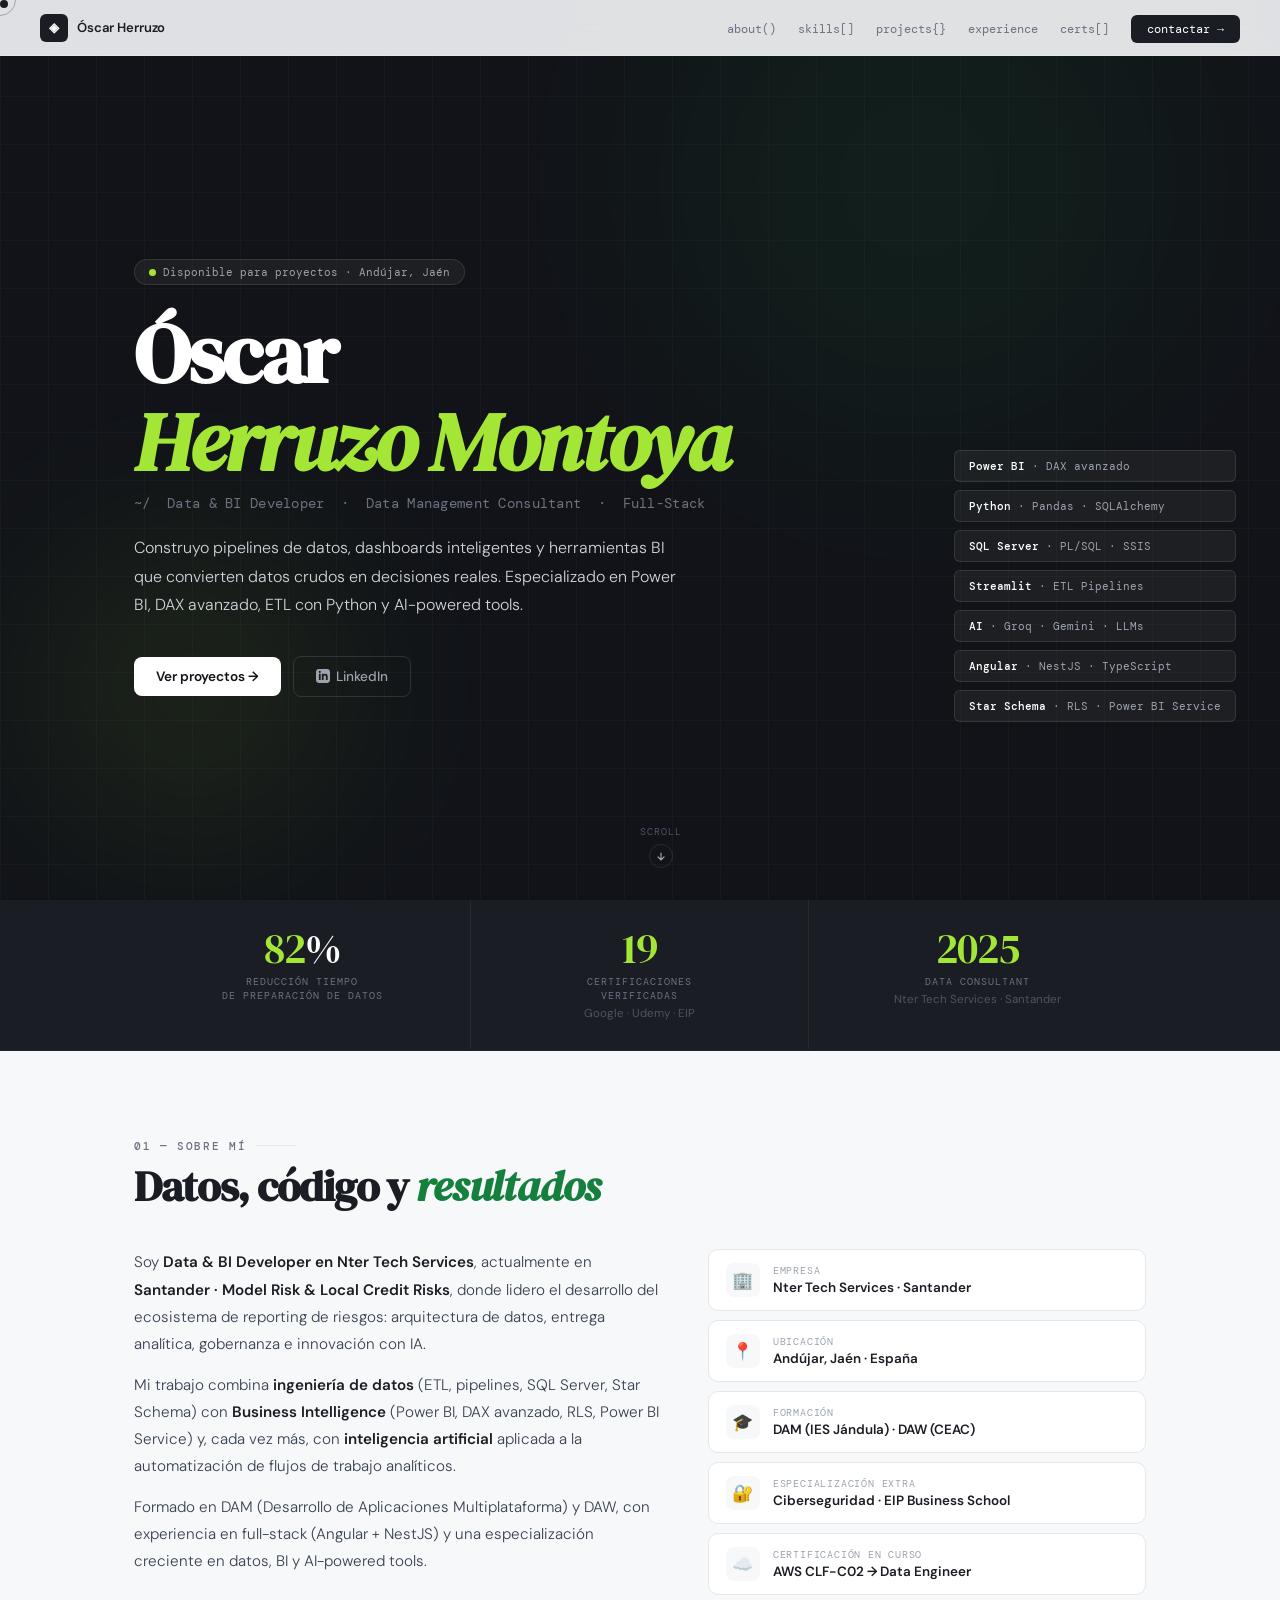
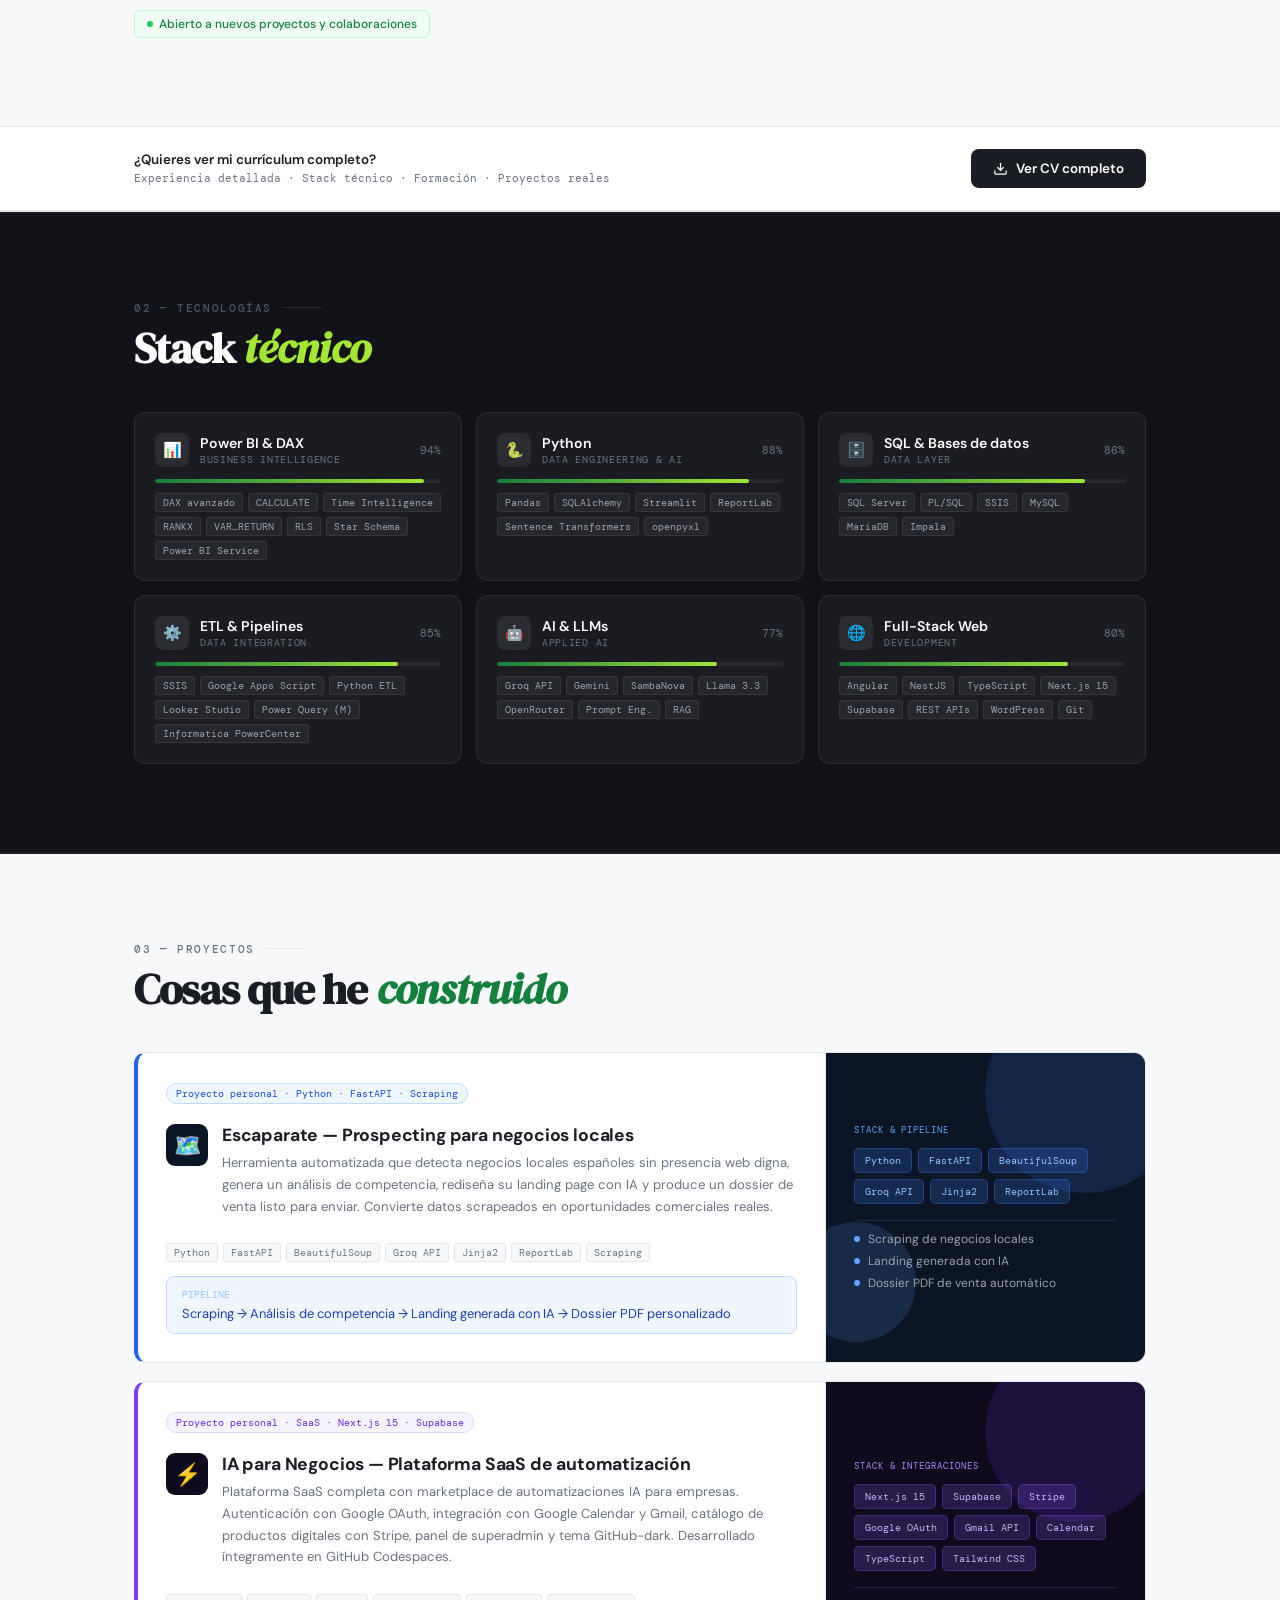
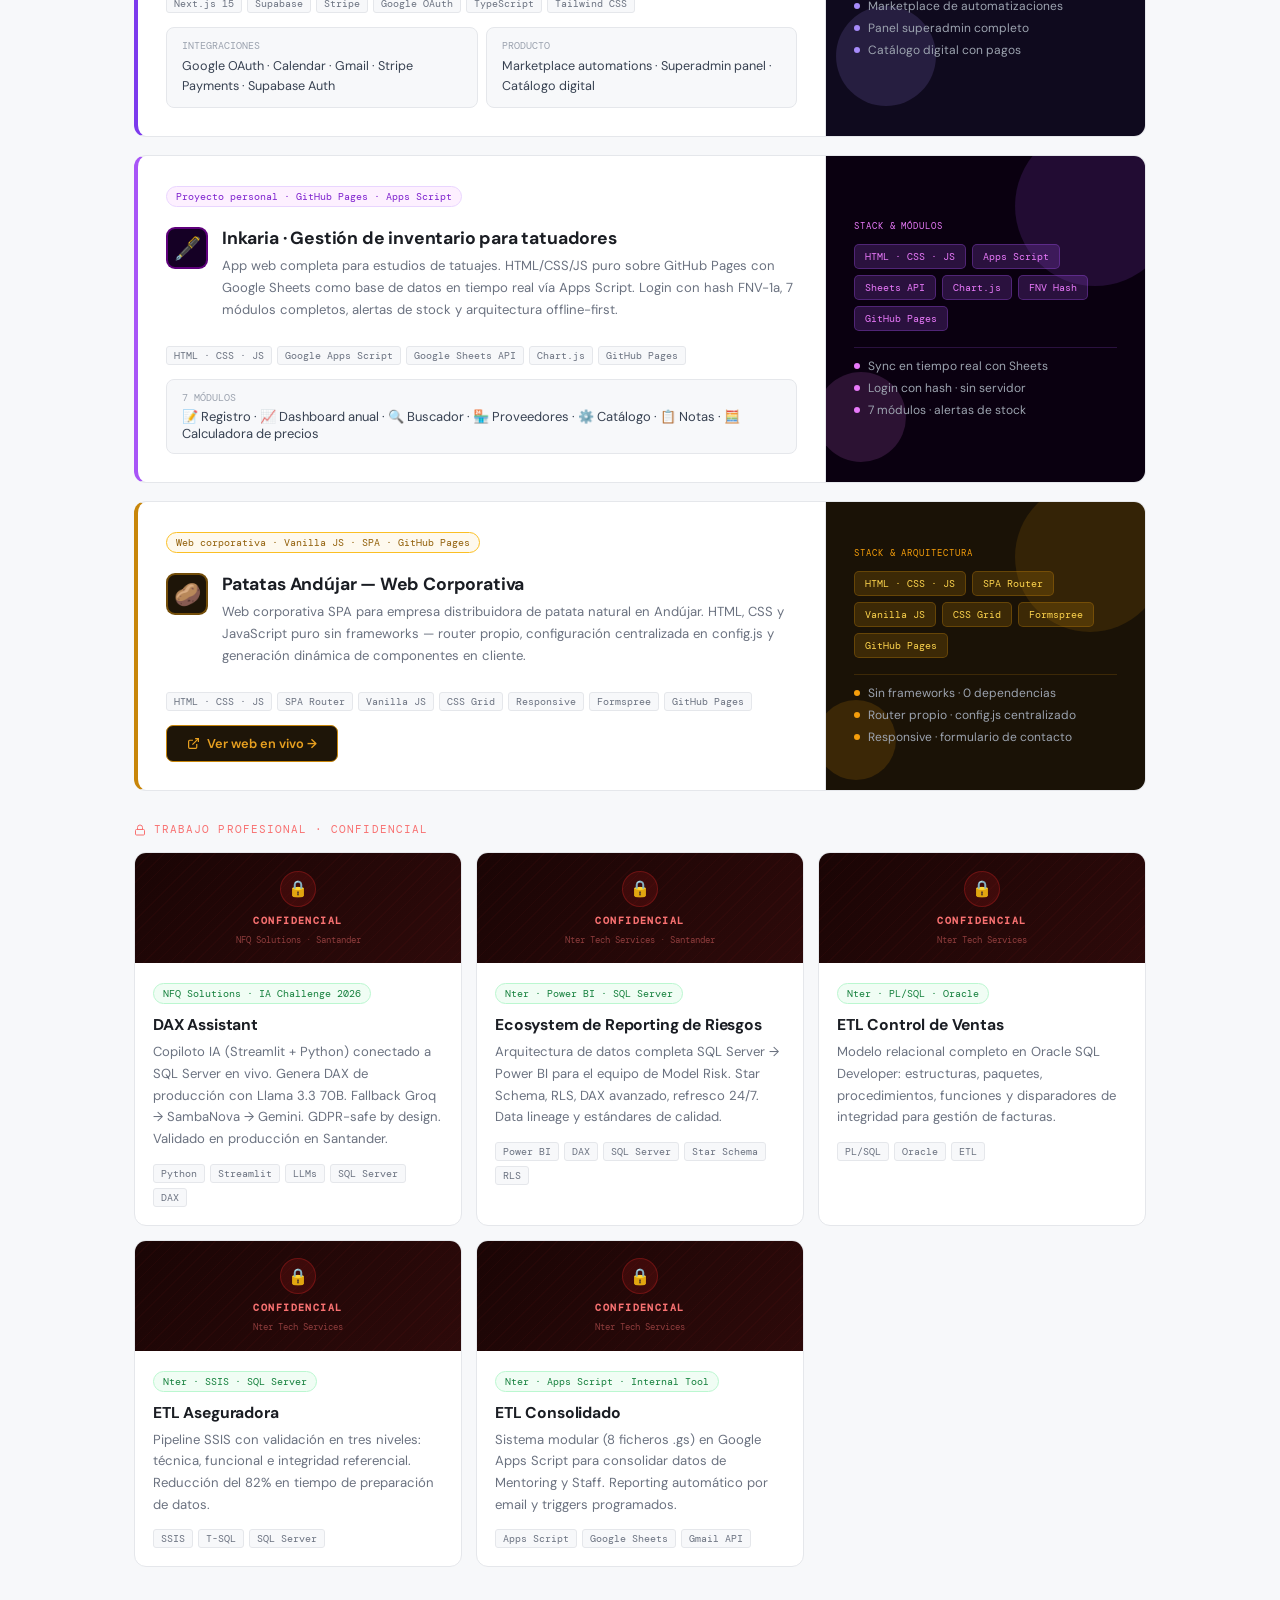
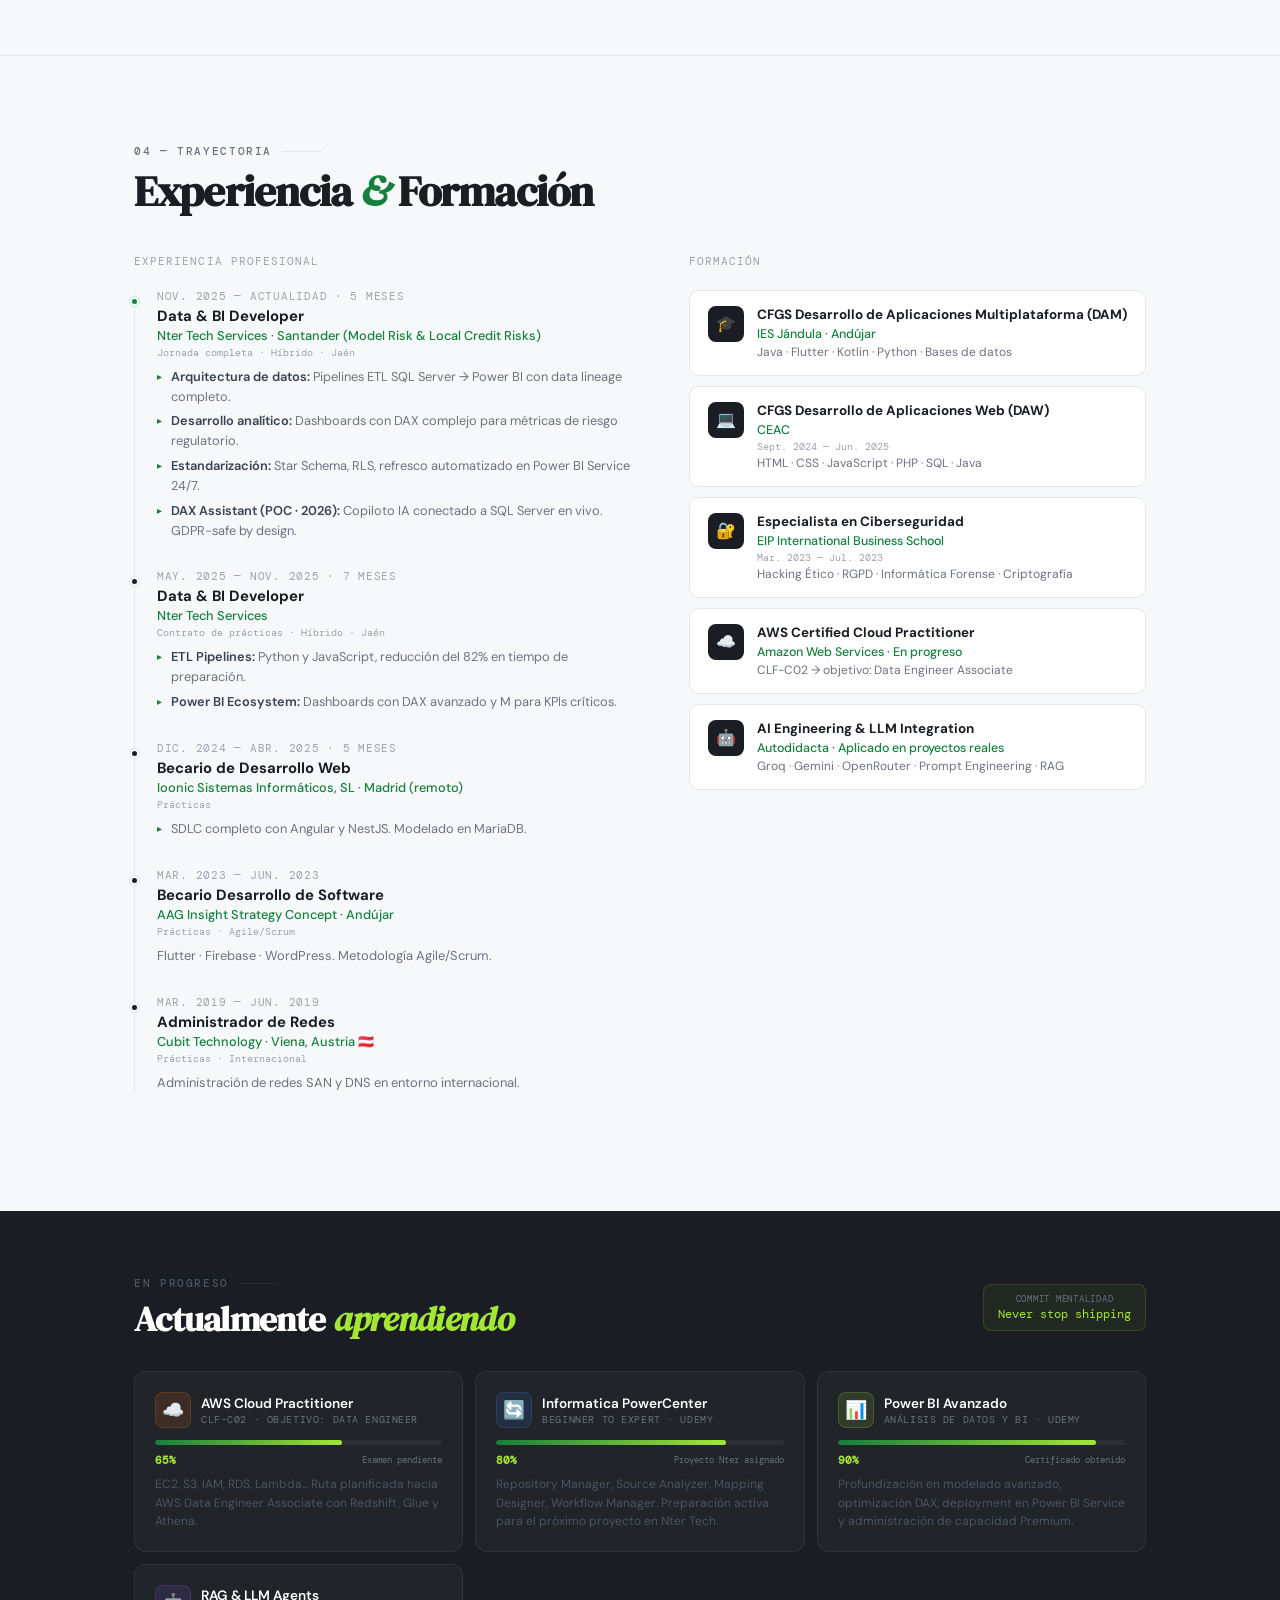
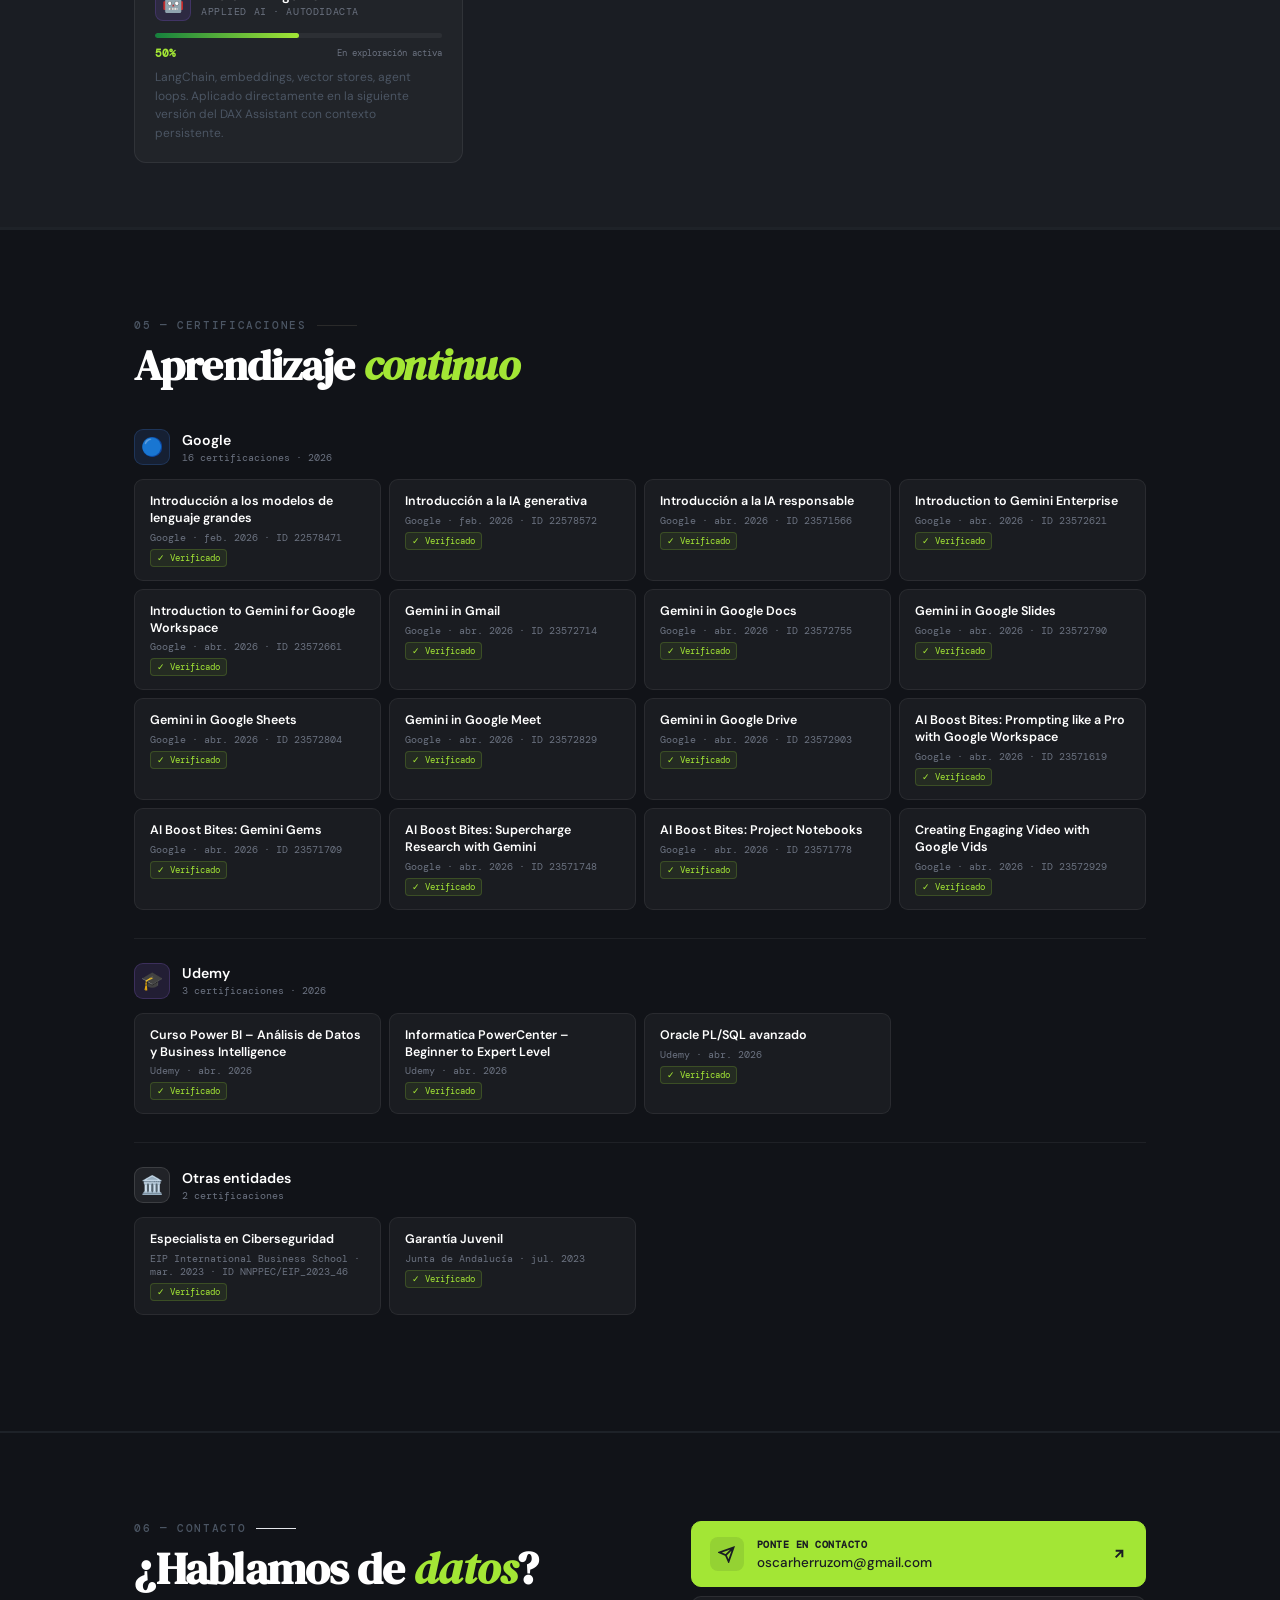
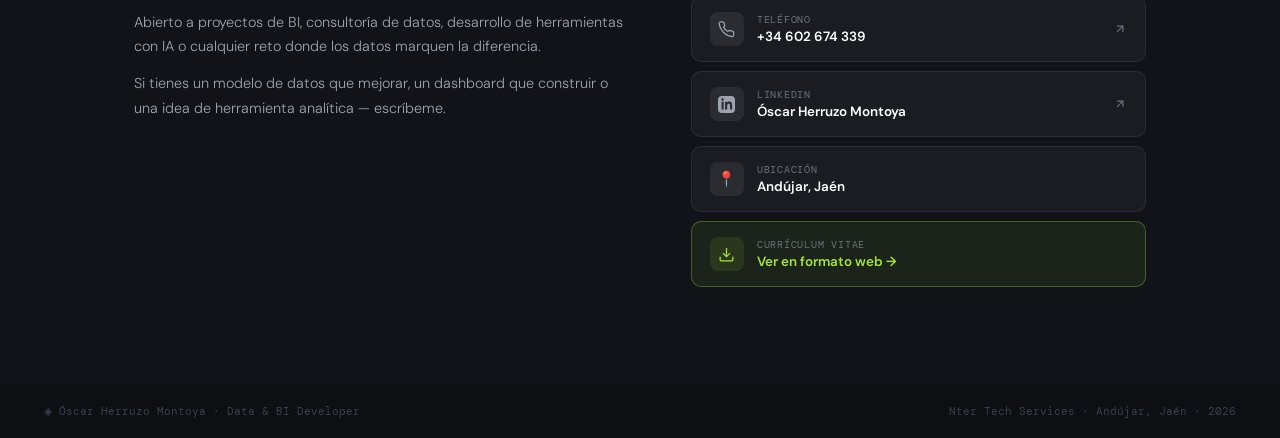
==== commit 1a49d90f: "nuevos cambios" ====
--- a/index.html
+++ b/index.html
@@ -492,8 +492,8 @@
       <div class="metric-sub">Google · Udemy · EIP</div>
     </div>
     <div class="metric-item reveal">
-      <div class="metric-num"><em>2024</em></div>
-      <div class="metric-lbl">Programador de datos<br>profesional desde</div>
+      <div class="metric-num"><em>2025</em></div>
+      <div class="metric-lbl">Data Consultant</div>
       <div class="metric-sub">Nter Tech Services · Santander</div>
     </div>
   </div>
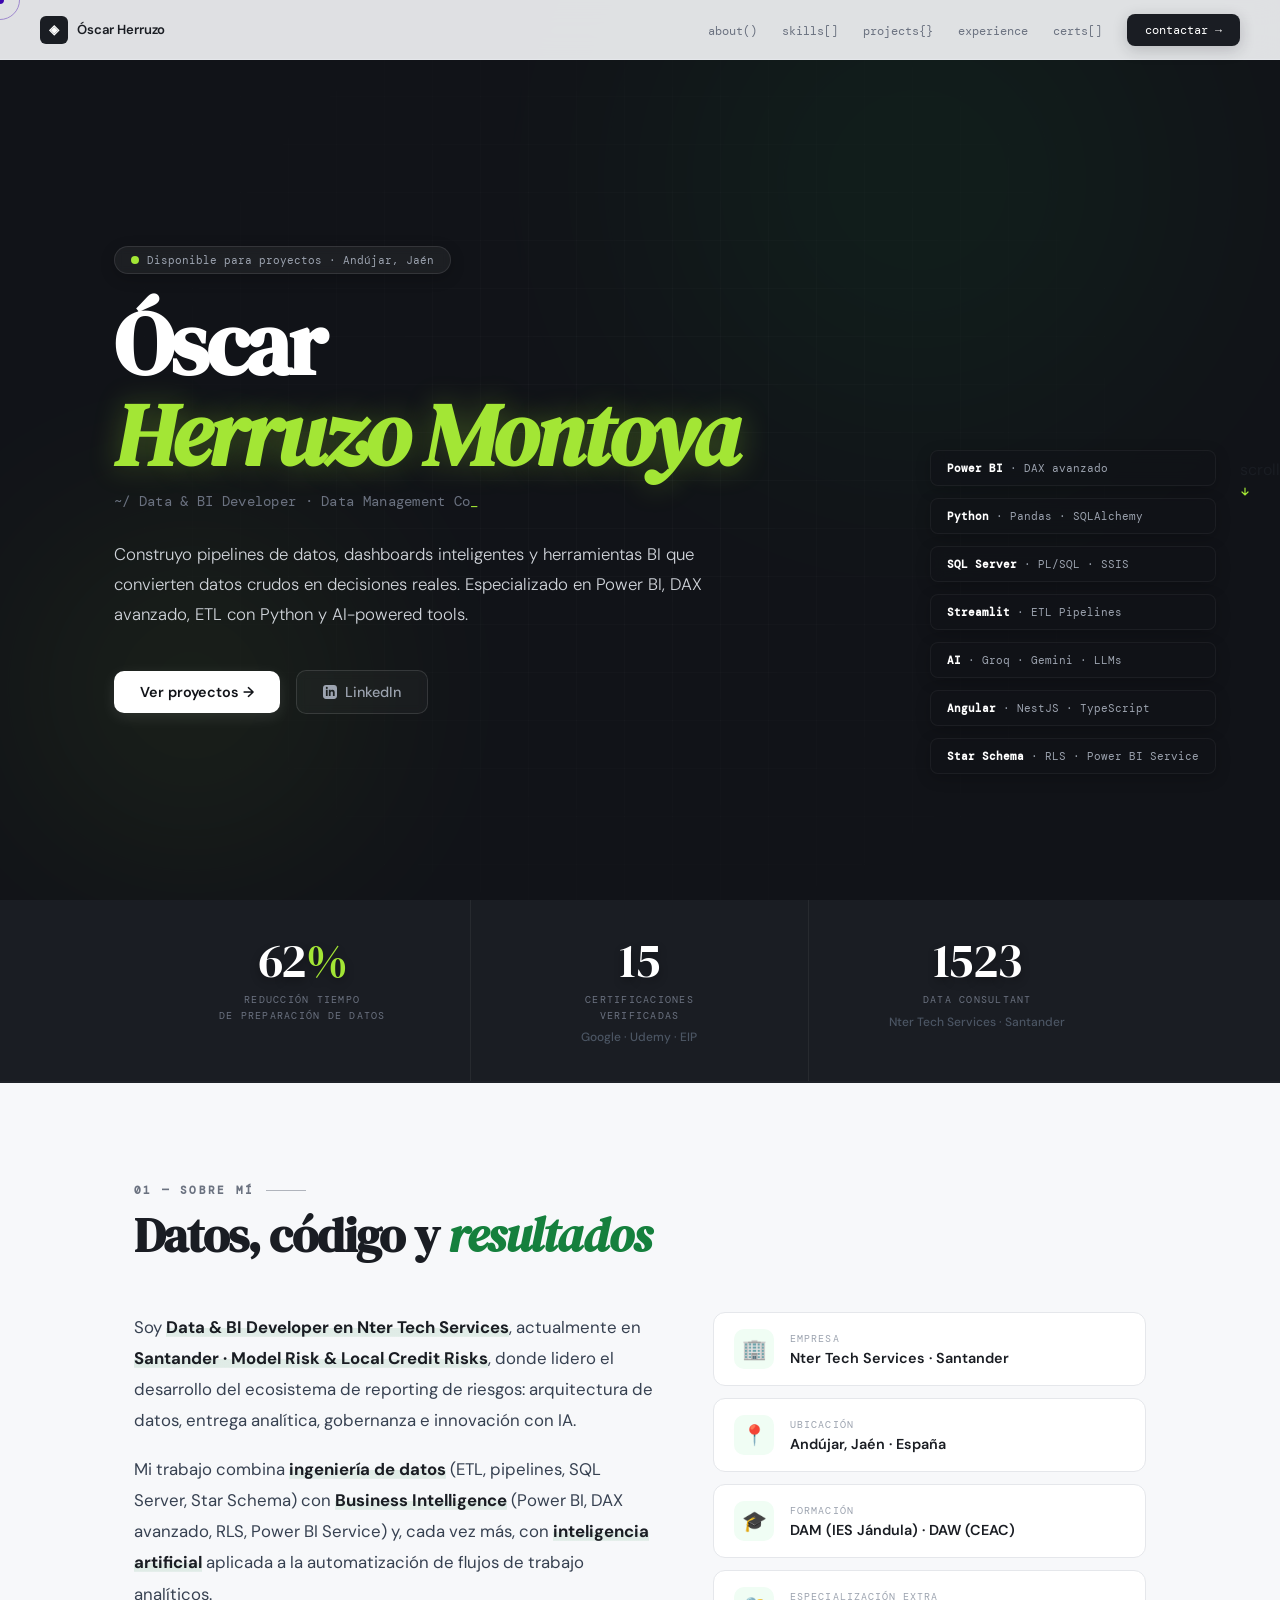
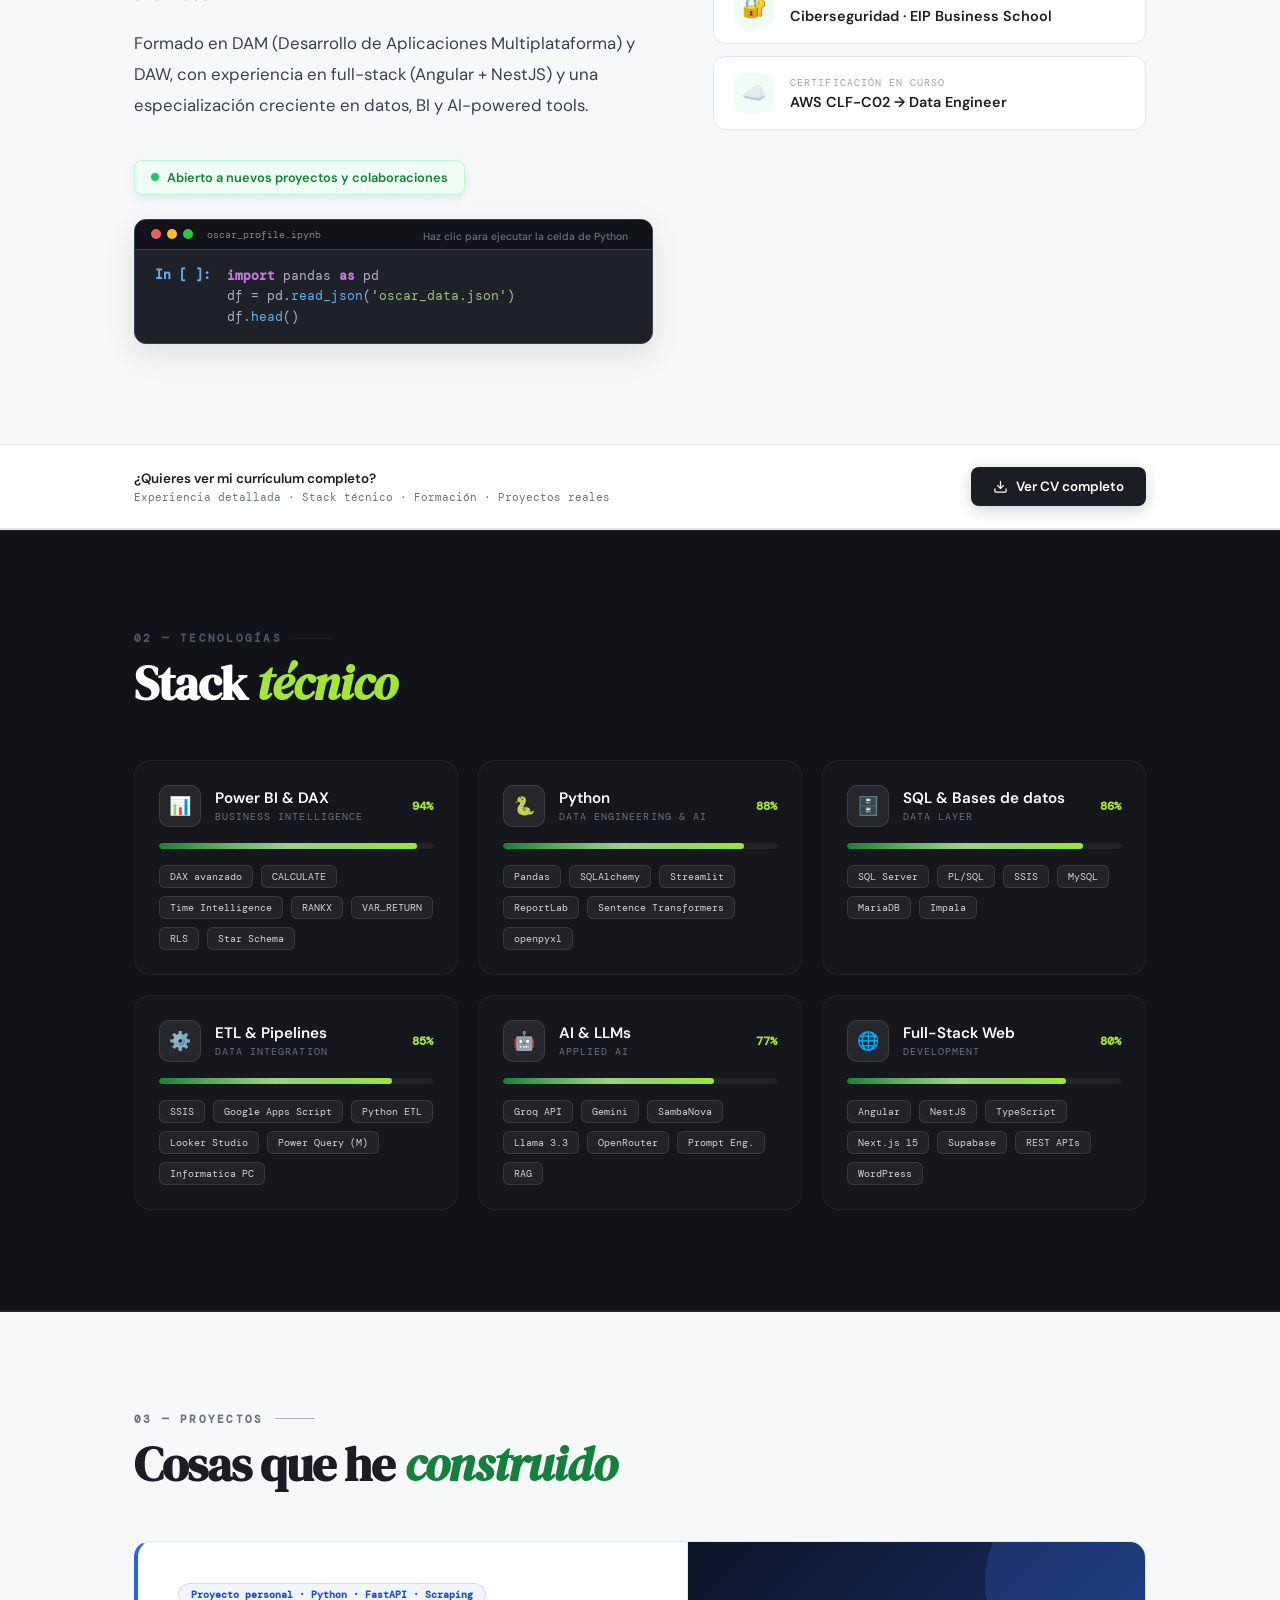
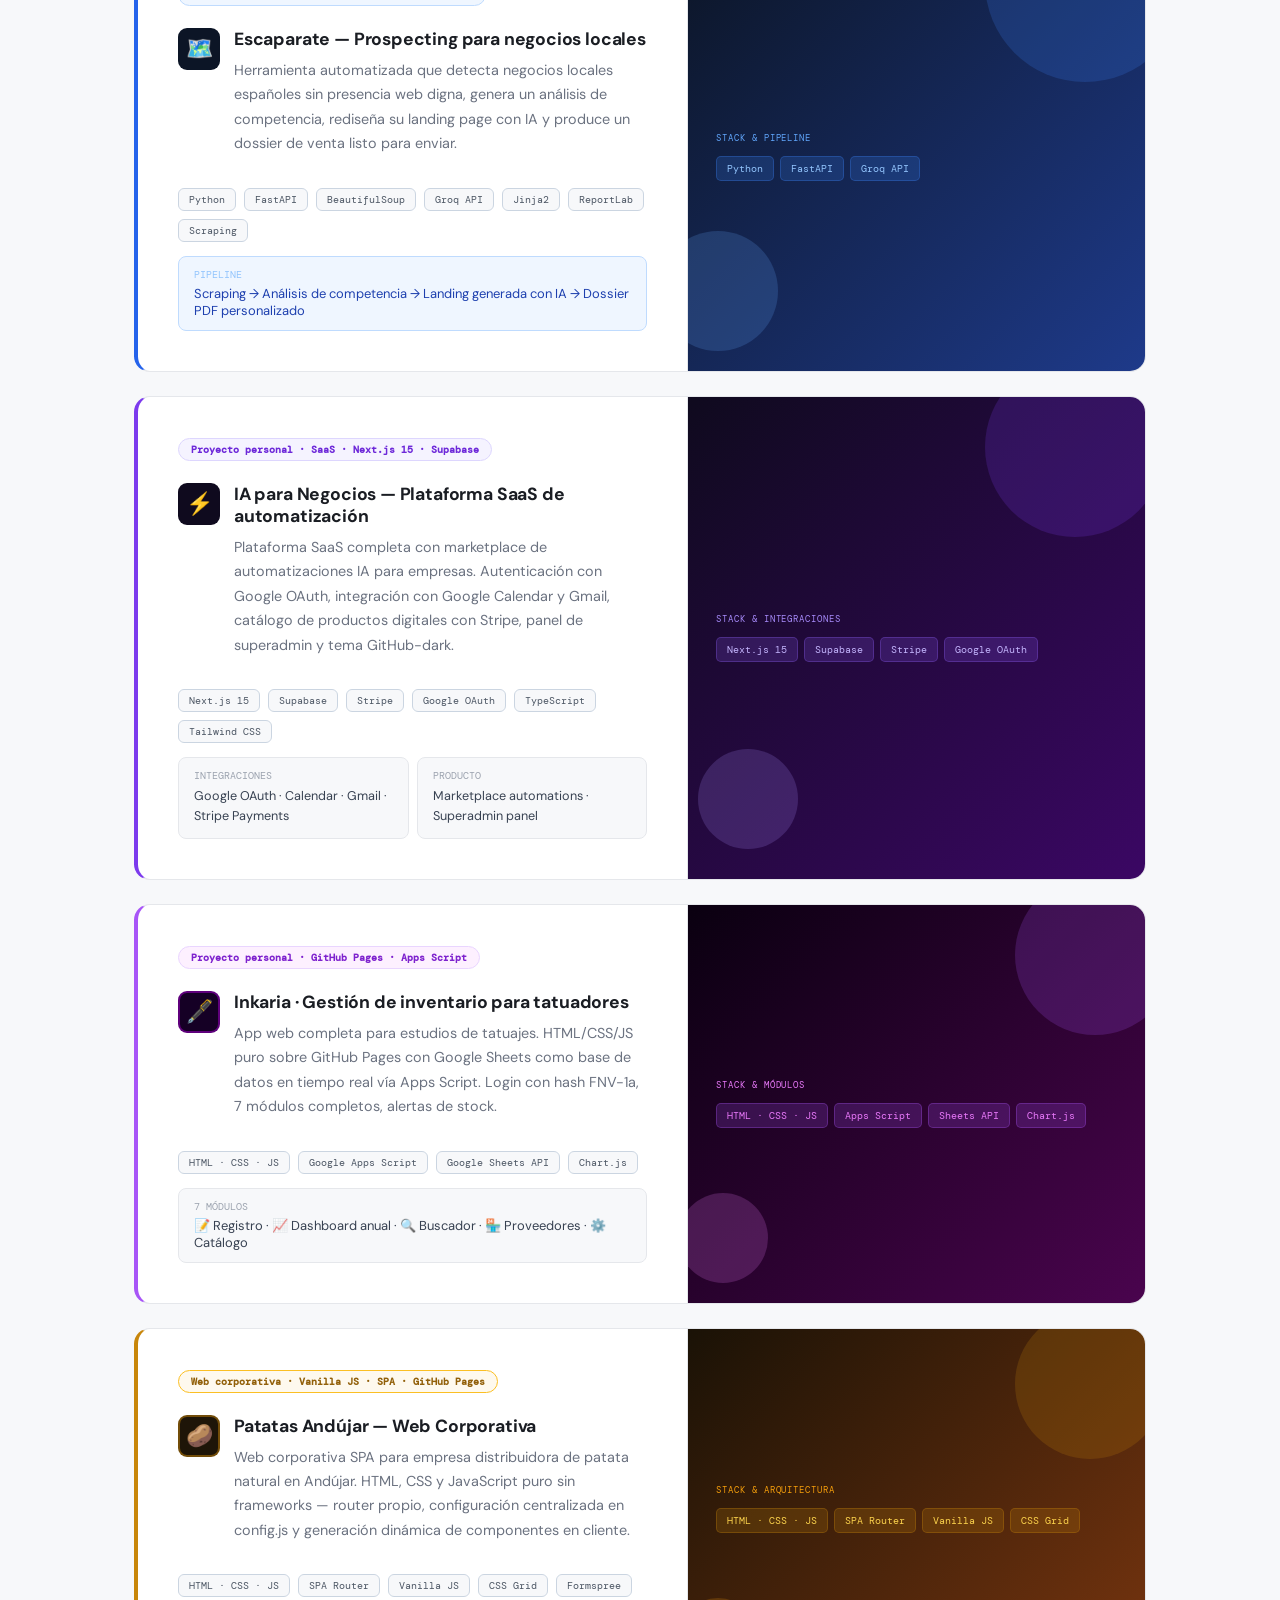
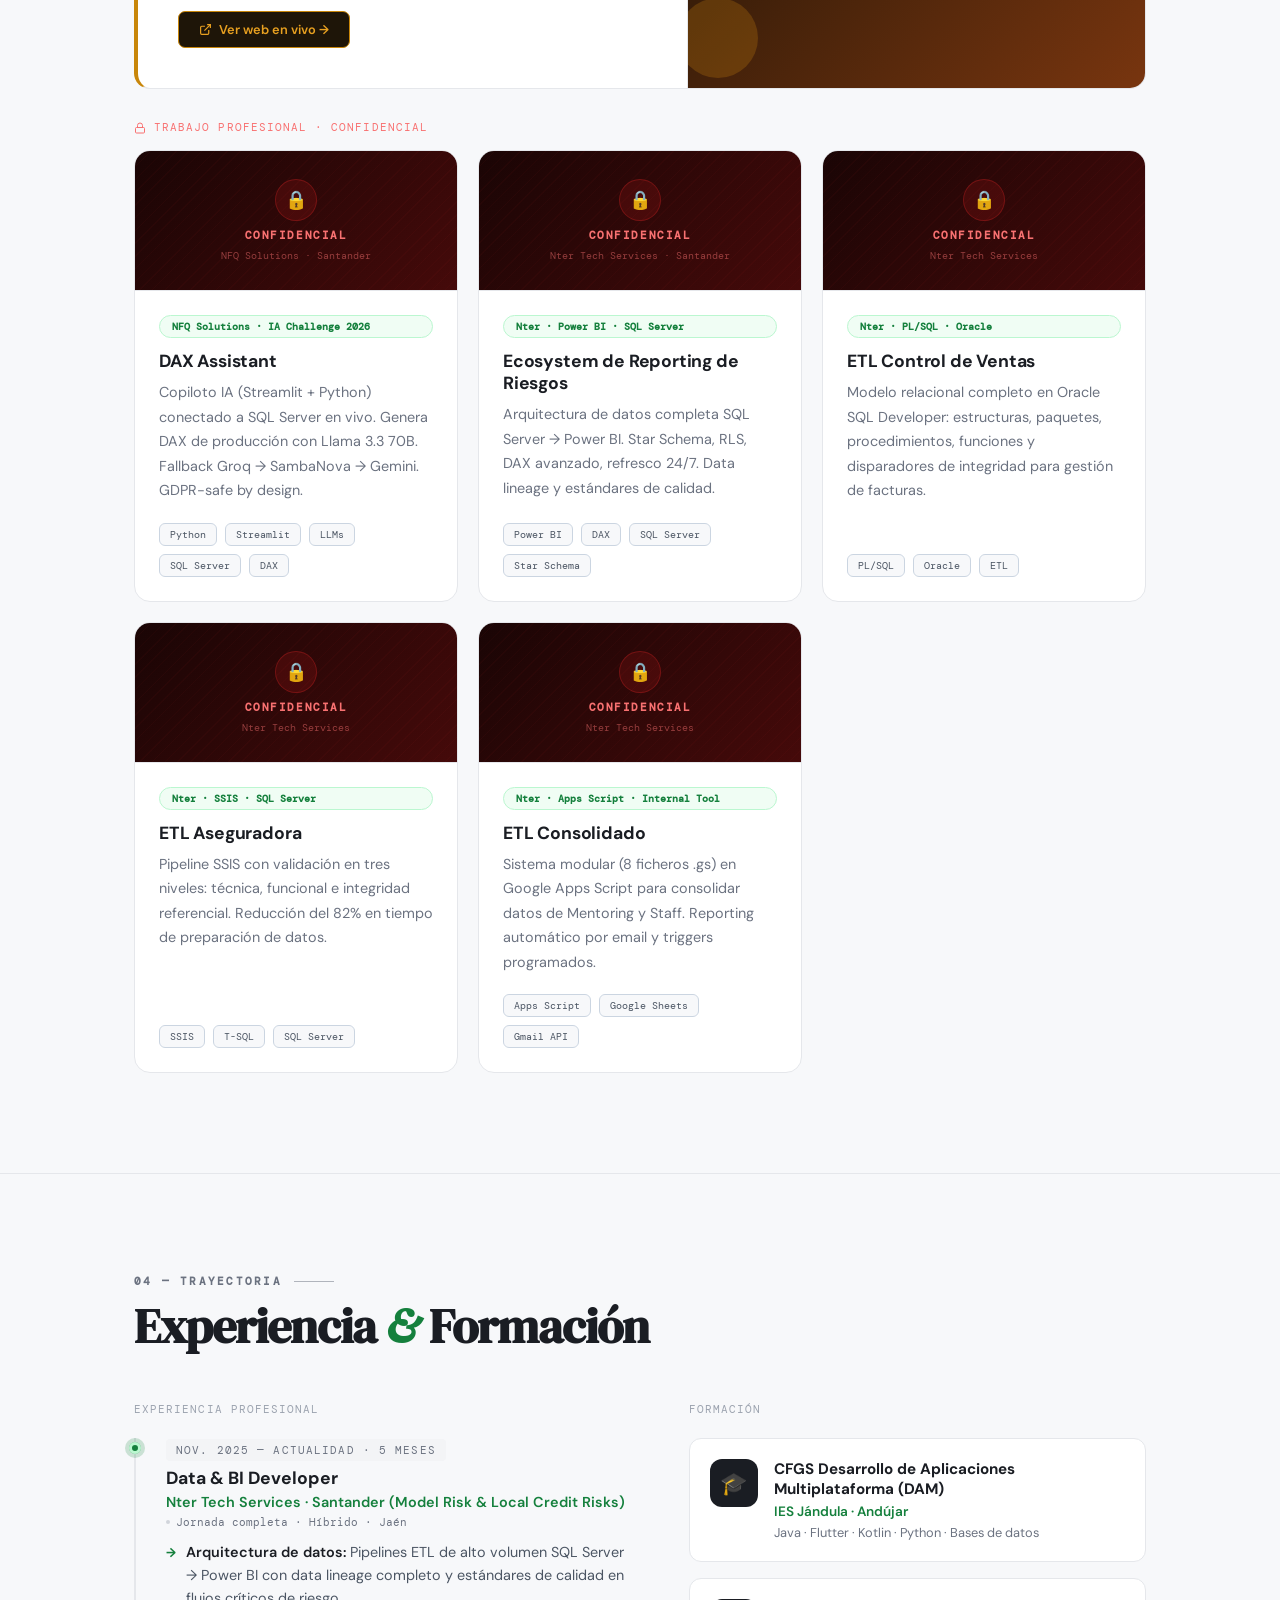
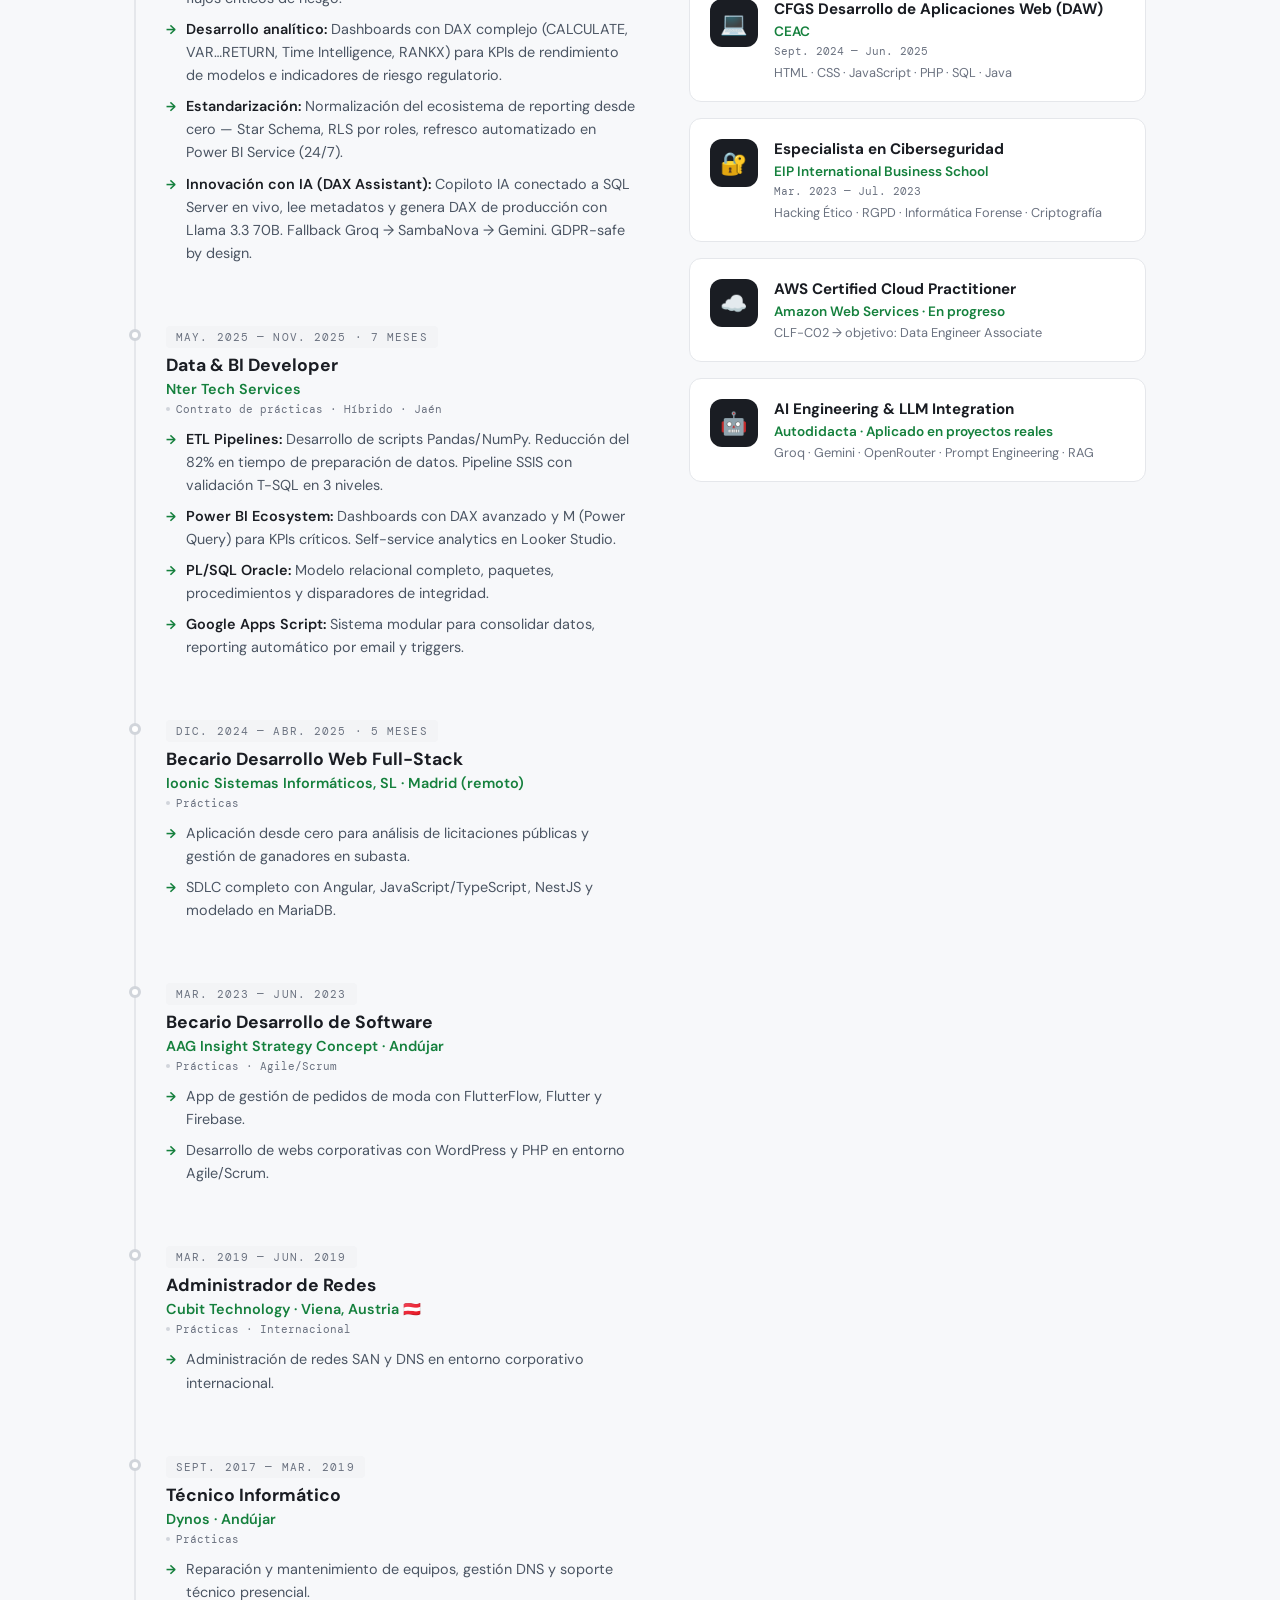
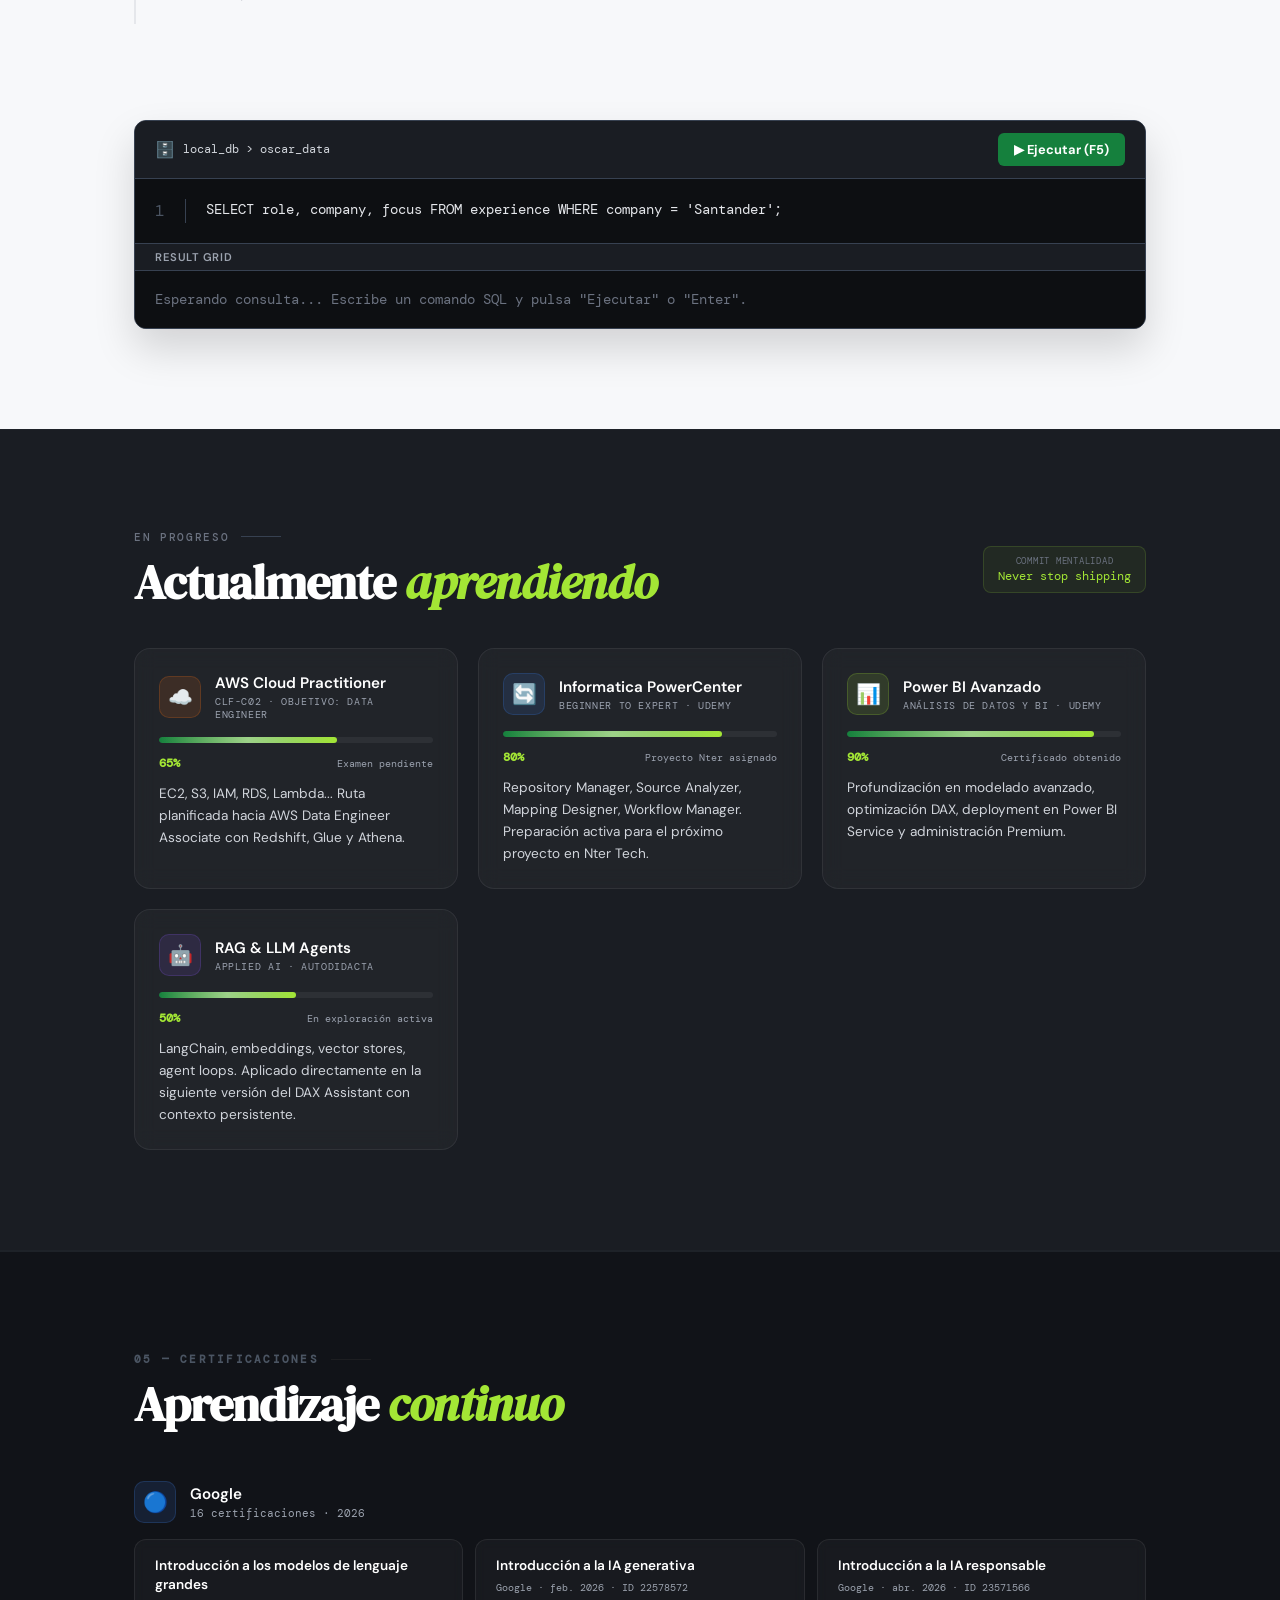
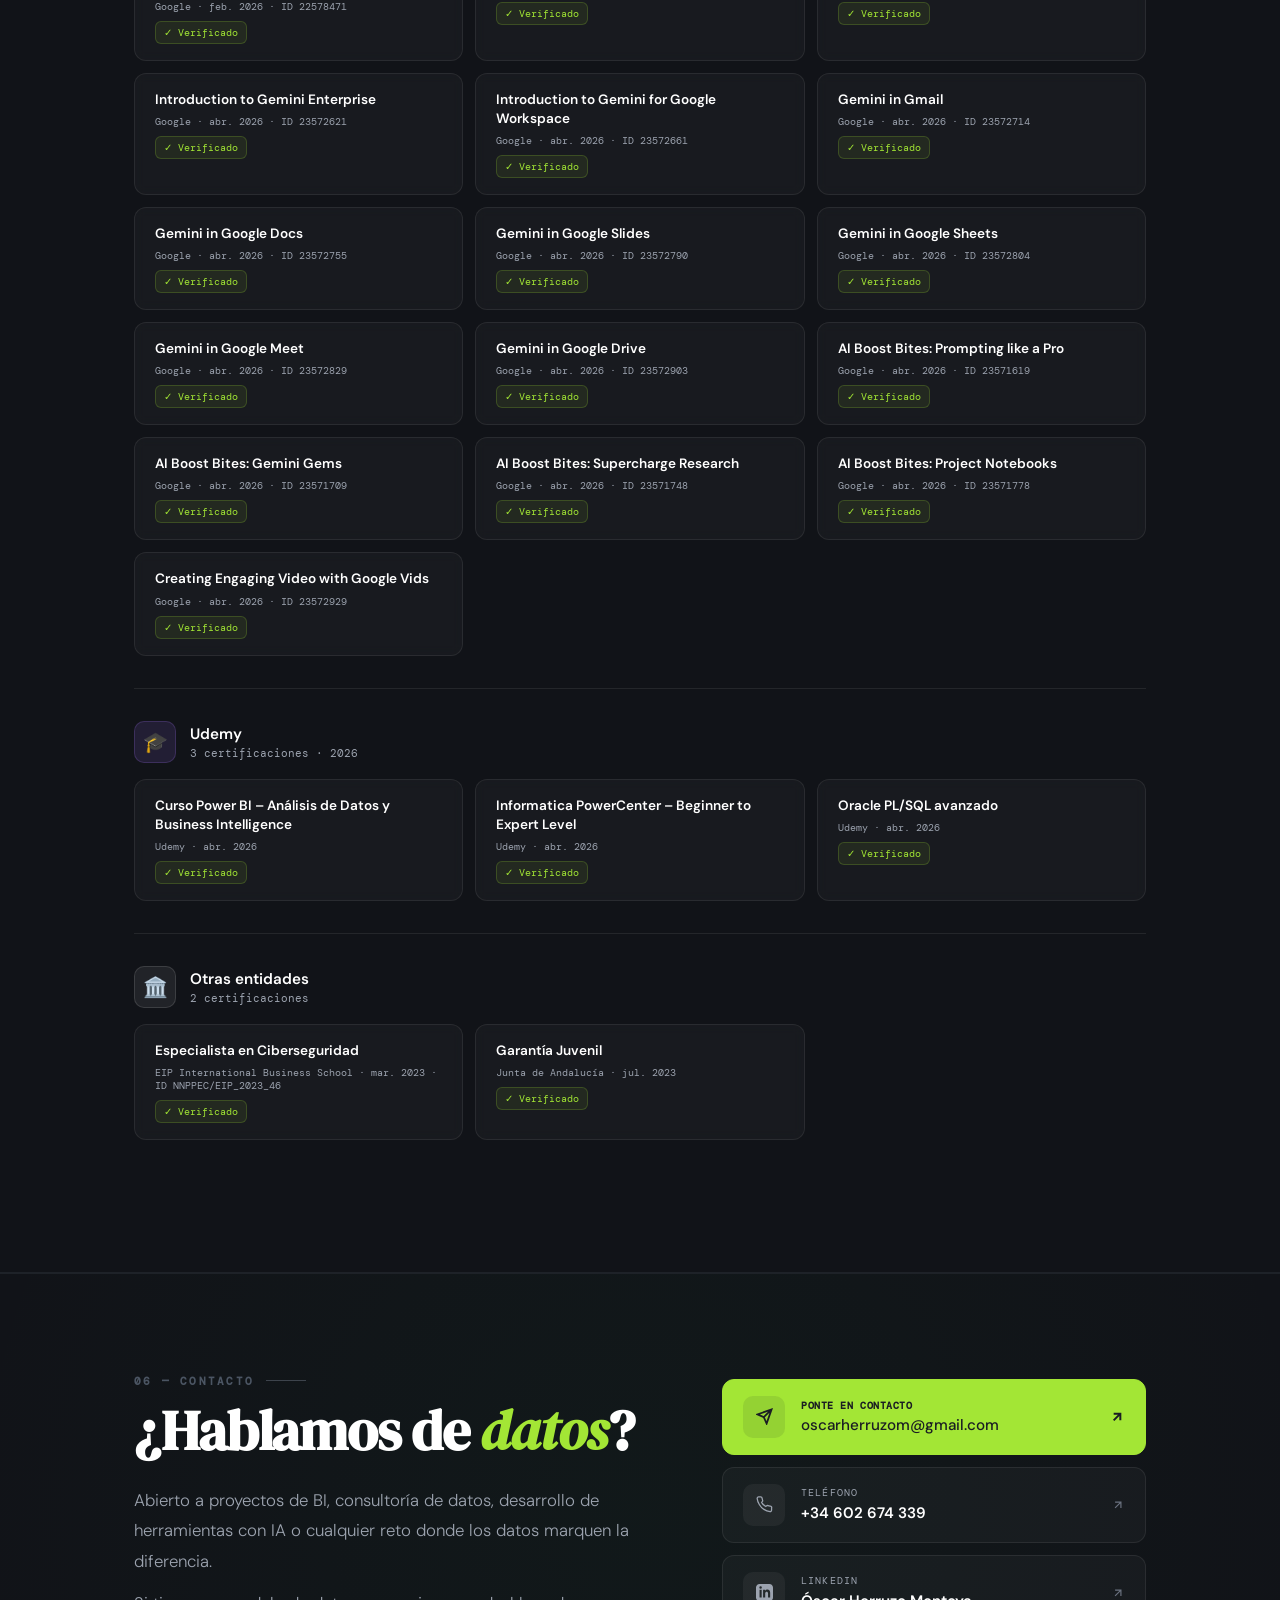
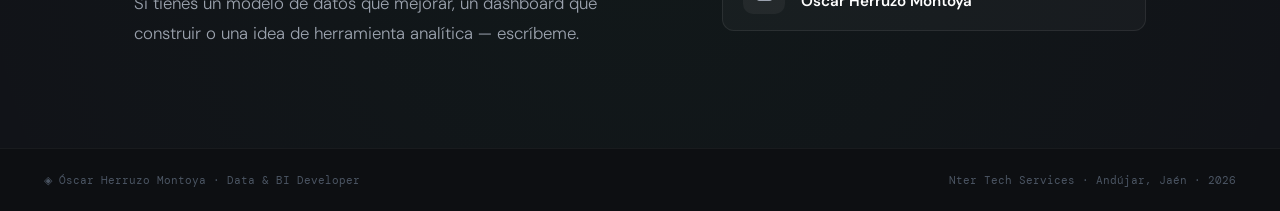
==== commit 07f1e9d0: "CV Act" ====
--- a/index.html
+++ b/index.html
@@ -6,429 +6,26 @@
 <title>Óscar Herruzo Montoya — Data & BI Developer</title>
 <link rel="preconnect" href="https://fonts.googleapis.com">
 <link href="https://fonts.googleapis.com/css2?family=DM+Sans:ital,wght@0,300;0,400;0,500;0,600;1,400&family=DM+Mono:wght@400;500&family=DM+Serif+Display:ital@0;1&display=swap" rel="stylesheet">
-<style>
-*, *::before, *::after { box-sizing: border-box; margin: 0; padding: 0; }
-:root {
-  --dark:#1A1D23; --dark2:#111318; --mid:#374151; --gray:#6B7280;
-  --border:#E5E7EB; --light:#F7F8FA; --white:#FFFFFF;
-  --green:#15803D; --accent:#A3E635;
-  --mono:'DM Mono',monospace; --sans:'DM Sans',sans-serif; --serif:'DM Serif Display',serif;
-}
-html { scroll-behavior:smooth; }
-body { font-family:var(--sans); background:var(--light); color:var(--dark); overflow-x:hidden; }
-
-.cur-dot  { width:8px;height:8px;background:var(--dark);border-radius:50%;position:fixed;top:0;left:0;pointer-events:none;z-index:9999;transition:transform .1s; }
-.cur-ring { width:32px;height:32px;border:1.5px solid var(--dark);border-radius:50%;position:fixed;top:0;left:0;pointer-events:none;z-index:9998;opacity:.3;transition:width .2s,height .2s,opacity .2s; }
-
-/* NAV */
-nav {
-  position:fixed;top:0;left:0;right:0;z-index:200;
-  background:rgba(247,248,250,.9);backdrop-filter:blur(14px);
-  border-bottom:1px solid var(--border);
-  height:56px;padding:0 40px;
-  display:flex;align-items:center;justify-content:space-between;
-  transition:box-shadow .3s;
-}
-.nav-logo { display:flex;align-items:center;gap:9px;text-decoration:none; }
-.nav-box  { width:28px;height:28px;background:var(--dark);border-radius:6px;display:flex;align-items:center;justify-content:center;color:#fff;font-size:13px;font-weight:700; }
-.nav-name { font-size:.82rem;font-weight:600;color:var(--dark);letter-spacing:-.01em; }
-.nav-links { display:flex;align-items:center;gap:22px;list-style:none; }
-.nav-links a { font-family:var(--mono);font-size:.73rem;color:var(--gray);text-decoration:none;transition:color .2s; }
-.nav-links a:hover { color:var(--dark); }
-.nav-gh { display:inline-flex;align-items:center;gap:5px;color:var(--gray)!important;border:1px solid var(--border);border-radius:6px;padding:4px 10px!important;transition:border-color .2s,color .2s!important; }
-.nav-gh:hover { border-color:var(--dark);color:var(--dark)!important; }
-.nav-cta { background:var(--dark)!important;color:#fff!important;padding:6px 16px;border-radius:6px; }
-.nav-burger { display:none;flex-direction:column;justify-content:center;align-items:center;gap:5px;width:36px;height:36px;background:none;border:none;cursor:pointer;padding:4px;border-radius:6px;transition:background .2s; }
-.nav-burger:hover { background:var(--border); }
-.nav-burger span { display:block;width:20px;height:2px;background:var(--dark);border-radius:2px;transition:transform .3s ease, opacity .3s ease, width .3s ease;transform-origin:center; }
-.nav-burger.open span:nth-child(1) { transform:translateY(7px) rotate(45deg); }
-.nav-burger.open span:nth-child(2) { opacity:0;width:0; }
-.nav-burger.open span:nth-child(3) { transform:translateY(-7px) rotate(-45deg); }
-.nav-mobile { display:none;position:fixed;top:56px;left:0;right:0;z-index:199;background:rgba(247,248,250,.98);backdrop-filter:blur(16px);border-bottom:1px solid var(--border);padding:16px 24px 20px;flex-direction:column;gap:4px;box-shadow:0 8px 24px rgba(0,0,0,.08);transform:translateY(-8px);opacity:0;transition:transform .25s ease, opacity .25s ease; }
-.nav-mobile.open { transform:translateY(0);opacity:1; }
-.nav-mobile a { font-family:var(--mono);font-size:.82rem;color:var(--gray);text-decoration:none;padding:11px 14px;border-radius:8px;transition:background .15s, color .15s;display:block; }
-.nav-mobile a:hover { background:var(--border);color:var(--dark); }
-.nav-mobile .mob-cta { background:var(--dark)!important;color:#fff!important;margin-top:8px;text-align:center;font-weight:600; }
-.nav-mobile .mob-cta:hover { background:#374151!important; }
-@media(max-width:720px){ .nav-links{display:none;} .nav-burger{display:flex;} .nav-mobile{display:flex;} }
-
-/* HERO */
-.hero { min-height:100vh;background:var(--dark2);display:flex;align-items:center;position:relative;overflow:hidden;padding-top:56px; }
-.hero-grid { position:absolute;inset:0;background-image:linear-gradient(rgba(255,255,255,.025) 1px,transparent 1px),linear-gradient(90deg,rgba(255,255,255,.025) 1px,transparent 1px);background-size:48px 48px; }
-.glow { position:absolute;border-radius:50%;filter:blur(100px);opacity:.1;pointer-events:none; }
-.glow-a { width:520px;height:520px;background:#15803D;top:-80px;right:8%; }
-.glow-b { width:280px;height:280px;background:#A3E635;bottom:8%;left:4%; }
-.hero-in { position:relative;z-index:2;max-width:1100px;margin:0 auto;padding:0 44px;width:100%; }
-.hero-badge { display:inline-flex;align-items:center;gap:7px;background:rgba(255,255,255,.05);border:1px solid rgba(255,255,255,.1);border-radius:20px;padding:5px 14px;font-family:var(--mono);font-size:.7rem;color:#9CA3AF;margin-bottom:26px;opacity:0;animation:fadeUp .6s .2s forwards; }
-.badge-dot { width:7px;height:7px;background:var(--accent);border-radius:50%;animation:pulse 2s infinite; }
-@keyframes pulse { 0%,100%{box-shadow:0 0 0 0 rgba(163,230,53,.4)} 50%{box-shadow:0 0 0 5px rgba(163,230,53,0)} }
-.hero-name { font-family:var(--serif);font-size:clamp(3rem,7vw,5.2rem);color:#fff;line-height:1.04;letter-spacing:-.025em;margin-bottom:10px;opacity:0;animation:fadeUp .7s .35s forwards; }
-.hero-name em { color:var(--accent);font-style:italic; }
-.hero-role { font-family:var(--mono);font-size:.88rem;color:#6B7280;margin-bottom:22px;letter-spacing:.02em;opacity:0;animation:fadeUp .6s .5s forwards; }
-.hero-desc { font-size:1rem;color:#D1D5DB;line-height:1.78;font-weight:300;max-width:560px;margin-bottom:36px;opacity:0;animation:fadeUp .6s .65s forwards; }
-.hero-btns { display:flex;align-items:center;gap:12px;flex-wrap:wrap;opacity:0;animation:fadeUp .6s .8s forwards; }
-.btn-w { background:#fff;color:var(--dark2);padding:11px 22px;border-radius:8px;font-size:.85rem;font-weight:600;text-decoration:none;display:inline-flex;align-items:center;gap:6px;transition:background .2s,transform .2s; }
-.btn-w:hover { background:var(--accent);transform:translateY(-2px); }
-.btn-g { background:transparent;color:#9CA3AF;padding:11px 22px;border-radius:8px;border:1px solid rgba(255,255,255,.12);font-size:.85rem;font-weight:500;text-decoration:none;display:inline-flex;align-items:center;gap:6px;transition:border-color .2s,color .2s; }
-.btn-g:hover { border-color:rgba(255,255,255,.3);color:#fff; }
-.hero-stack { position:absolute;right:44px;top:50%;transform:translateY(-50%);display:flex;flex-direction:column;gap:8px;opacity:0;animation:fadeLeft .8s 1s forwards; }
-@media(max-width:900px){.hero-stack{display:none;}}
-.s-pill { background:rgba(255,255,255,.05);border:1px solid rgba(255,255,255,.1);border-radius:6px;padding:8px 14px;font-family:var(--mono);font-size:.7rem;color:#9CA3AF;white-space:nowrap;transition:background .2s,color .2s,border-color .2s; }
-.s-pill:hover { background:rgba(163,230,53,.08);color:var(--accent);border-color:rgba(163,230,53,.2); }
-.s-pill strong { color:#fff;font-weight:500; }
-.scroll-hint { position:absolute;bottom:32px;left:50%;transform:translateX(-50%);display:flex;flex-direction:column;align-items:center;gap:6px;opacity:0;animation:fadeUp .6s 1.4s forwards;z-index:2; }
-.scroll-txt { font-family:var(--mono);font-size:.62rem;color:#4B5563;text-transform:uppercase;letter-spacing:.1em; }
-.scroll-arr { width:24px;height:24px;border:1px solid rgba(255,255,255,.1);border-radius:50%;display:flex;align-items:center;justify-content:center;animation:bounce 2s infinite; }
-
-/* ── METRICS STRIP ── */
-.metrics-strip {
-  background:var(--dark);
-  padding:0;
-  border-bottom:1px solid #1E2228;
-  overflow:hidden;
-}
-.metrics-inner {
-  max-width:1100px;margin:0 auto;padding:0 44px;
-  display:grid;grid-template-columns:repeat(3,1fr);
-}
-.metric-item {
-  padding:28px 0;
-  text-align:center;
-  border-right:1px solid rgba(255,255,255,.06);
-  position:relative;
-  transition:background .2s;
-}
-.metric-item:last-child { border-right:none; }
-.metric-item:hover { background:rgba(255,255,255,.03); }
-.metric-num {
-  font-family:var(--serif);
-  font-size:2.6rem;
-  color:#fff;
-  line-height:1;
-  margin-bottom:5px;
-  letter-spacing:-.03em;
-}
-.metric-num em { color:var(--accent);font-style:normal; }
-.metric-lbl {
-  font-family:var(--mono);
-  font-size:.63rem;
-  color:#6B7280;
-  text-transform:uppercase;
-  letter-spacing:.1em;
-  line-height:1.4;
-}
-.metric-sub {
-  font-size:.72rem;
-  color:#4B5563;
-  margin-top:3px;
-}
-@media(max-width:600px){
-  .metrics-inner { grid-template-columns:repeat(2,1fr); }
-  .metric-item:nth-child(3) { border-right:none; grid-column:1/-1; }
-  .metric-num { font-size:2rem; }
-}
-
-/* SHARED LAYOUT */
-.wrap { max-width:1100px;margin:0 auto;padding:0 44px; }
-.sec  { padding:88px 0; }
-.sec-label { font-family:var(--mono);font-size:.68rem;font-weight:500;text-transform:uppercase;letter-spacing:.15em;color:var(--gray);margin-bottom:10px;display:flex;align-items:center;gap:10px; }
-.sec-label::after { content:'';display:inline-block;width:40px;height:1px;background:var(--border); }
-.sec-title { font-family:var(--serif);font-size:clamp(1.9rem,3.5vw,2.7rem);color:var(--dark);line-height:1.08;letter-spacing:-.02em;margin-bottom:40px; }
-.sec-title em { color:var(--green);font-style:italic; }
-.band { background:var(--dark2);padding:88px 0;border-top:1px solid #1E2228;border-bottom:1px solid #1E2228; }
-.band .sec-label { color:#4B5563; }
-.band .sec-label::after { background:#2A2A2A; }
-.band .sec-title { color:#fff; }
-.band .sec-title em { color:var(--accent); }
-hr.div-l { border:none;border-top:1px solid var(--border);margin:0; }
-hr.div-d { border:none;border-top:1px solid #1E2228;margin:0; }
-
-/* ABOUT */
-.about-grid { display:grid;grid-template-columns:1.2fr 1fr;gap:48px;align-items:start; }
-@media(max-width:768px){.about-grid{grid-template-columns:1fr;}}
-.about-text p { font-size:.95rem;color:var(--mid);line-height:1.78;margin-bottom:14px;font-weight:300; }
-.about-text p strong { color:var(--dark);font-weight:600; }
-.fact-card { background:#fff;border:1px solid var(--border);border-radius:10px;padding:13px 17px;margin-bottom:9px;display:flex;align-items:center;gap:13px;transition:border-color .2s,transform .2s; }
-.fact-card:hover { border-color:var(--dark);transform:translateX(4px); }
-.fact-ico { width:34px;height:34px;background:var(--light);border-radius:8px;display:flex;align-items:center;justify-content:center;font-size:17px;flex-shrink:0; }
-.fact-lbl { font-family:var(--mono);font-size:.62rem;text-transform:uppercase;letter-spacing:.08em;color:#9CA3AF;margin:0 0 2px 0; }
-.fact-val { font-size:.84rem;font-weight:600;color:var(--dark);margin:0; }
-.status-ok { display:inline-flex;align-items:center;gap:6px;background:#F0FDF4;color:var(--green);border:1px solid #BBF7D0;border-radius:6px;padding:5px 12px;font-size:.75rem;font-weight:500; }
-.sdot { width:6px;height:6px;border-radius:50%;background:#22C55E;flex-shrink:0;animation:pulse 2s infinite; }
-
-/* SKILLS */
-.skills-grid { display:grid;grid-template-columns:repeat(auto-fill,minmax(300px,1fr));gap:14px; }
-.skill-card { background:rgba(255,255,255,.04);border:1px solid rgba(255,255,255,.08);border-radius:12px;padding:20px;transition:background .2s,border-color .2s,transform .2s; }
-.skill-card:hover { background:rgba(255,255,255,.07);border-color:rgba(163,230,53,.25);transform:translateY(-3px); }
-.sk-head { display:flex;align-items:center;gap:11px;margin-bottom:12px; }
-.sk-ico { width:34px;height:34px;background:rgba(255,255,255,.07);border-radius:8px;display:flex;align-items:center;justify-content:center;font-size:15px;flex-shrink:0; }
-.sk-name { font-size:.88rem;font-weight:600;color:#fff;margin:0 0 1px 0; }
-.sk-type { font-family:var(--mono);font-size:.62rem;color:#6B7280;text-transform:uppercase;letter-spacing:.07em;margin:0; }
-.sk-pct  { margin-left:auto;font-family:var(--mono);font-size:.7rem;color:#6B7280; }
-.sk-bar-wrap { background:rgba(255,255,255,.06);border-radius:3px;height:4px;overflow:hidden;margin-bottom:10px; }
-.sk-bar { height:100%;border-radius:3px;background:linear-gradient(90deg,#15803D,#A3E635);width:0;transition:width 1.2s cubic-bezier(.4,0,.2,1); }
-.tag-row { display:flex;flex-wrap:wrap;gap:5px; }
-.tag-d { font-family:var(--mono);font-size:.62rem;color:#9CA3AF;background:rgba(255,255,255,.05);border:1px solid rgba(255,255,255,.07);border-radius:3px;padding:2px 7px; }
-.tag-l { font-family:var(--mono);font-size:.62rem;color:var(--gray);background:var(--light);border:1px solid var(--border);border-radius:3px;padding:2px 7px; }
-
-/* ── PROYECTOS con preview visual ── */
-.proj-featured {
-  background:#fff;border:1px solid var(--border);border-left:4px solid var(--dark);
-  border-radius:12px;overflow:hidden;margin-bottom:18px;
-  transition:box-shadow .25s;display:grid;grid-template-columns:1fr 320px;
-}
-.proj-featured:hover { box-shadow:0 16px 40px rgba(0,0,0,.09); }
-.proj-feat-body { padding:28px; }
-.proj-feat-preview {
-  border-left:1px solid var(--border);
-  background:var(--light);
-  display:flex;align-items:center;justify-content:center;
-  overflow:hidden;position:relative;min-height:200px;
-}
-@media(max-width:860px){
-  .proj-featured { grid-template-columns:1fr; }
-  .proj-feat-preview { border-left:none;border-top:1px solid var(--border);min-height:140px; }
-}
-.proj-grid { display:grid;grid-template-columns:repeat(auto-fill,minmax(290px,1fr));gap:14px; }
-.proj-card { background:#fff;border:1px solid var(--border);border-radius:12px;overflow:hidden;transition:border-color .2s,transform .2s; }
-.proj-card:hover { border-color:var(--dark);transform:translateY(-3px); }
-.proj-card-preview { height:110px;display:flex;align-items:center;justify-content:center;overflow:hidden;position:relative; }
-.proj-card-body { padding:18px; }
-.proj-badge { display:inline-block;font-family:var(--mono);font-size:.63rem;padding:3px 9px;border-radius:20px;background:#F0FDF4;color:var(--green);border:1px solid #BBF7D0;margin-bottom:10px; }
-.proj-title { font-size:.98rem;font-weight:700;color:var(--dark);margin:0 0 6px 0;letter-spacing:-.01em; }
-.proj-desc  { font-size:.82rem;color:var(--gray);line-height:1.65;margin-bottom:14px; }
-
-/* ── Previews limpias ── */
-.prev-cover {
-  width:100%;height:100%;
-  display:flex;flex-direction:column;
-  justify-content:flex-end;
-  padding:24px;
-  position:relative;
-  overflow:hidden;
-}
-.prev-cover-title {
-  font-family:'DM Serif Display',serif;
-  font-size:1.6rem;
-  line-height:1.05;
-  letter-spacing:-.02em;
-  position:relative;z-index:2;
-  margin-bottom:6px;
-}
-.prev-cover-sub {
-  font-family:'DM Mono',monospace;
-  font-size:.62rem;
-  text-transform:uppercase;
-  letter-spacing:.1em;
-  position:relative;z-index:2;
-  opacity:.6;
-}
-.prev-shape {
-  position:absolute;
-  border-radius:50%;
-  opacity:.15;
-}
-/* Escaparate */
-.prev-escaparate { background:#0C1526; }
-.prev-escaparate .prev-cover-title { color:#fff; }
-.prev-escaparate .prev-cover-sub { color:#60A5FA; }
-/* IA Negocios */
-.prev-ian { background:#0F0A1E; }
-.prev-ian .prev-cover-title { color:#fff; }
-.prev-ian .prev-cover-sub { color:#A78BFA; }
-/* Inkaria */
-.prev-inkaria { background:#0A0010; }
-.prev-inkaria .prev-cover-title { color:#fff; }
-.prev-inkaria .prev-cover-sub { color:#E879F9; }
-/* Patatas */
-.prev-patatas { background:#1A1206; }
-.prev-patatas .prev-cover-title { color:#E8A020; }
-.prev-patatas .prev-cover-sub { color:#92600A; }
-/* Confidencial rojo */
-.prev-private {
-  width:100%;height:100%;
-  display:flex;flex-direction:column;
-  align-items:center;justify-content:center;
-  gap:7px;
-  background:linear-gradient(135deg,#1a0505,#2d0a0a);
-  position:relative;overflow:hidden;
-}
-.prev-private::before {
-  content:'';position:absolute;inset:0;
-  background:repeating-linear-gradient(
-    -45deg,
-    transparent,transparent 8px,
-    rgba(220,38,38,.04) 8px,rgba(220,38,38,.04) 9px
-  );
-}
-.prev-private-ico {
-  width:36px;height:36px;
-  background:rgba(220,38,38,.15);
-  border:1px solid rgba(220,38,38,.3);
-  border-radius:50%;
-  display:flex;align-items:center;justify-content:center;
-  font-size:16px;
-  position:relative;z-index:1;
-}
-.prev-private-label {
-  font-family:'DM Mono',monospace;
-  font-size:.65rem;
-  color:#F87171;
-  text-transform:uppercase;
-  letter-spacing:.14em;
-  font-weight:600;
-  position:relative;z-index:1;
-}
-.prev-private-co {
-  font-family:'DM Mono',monospace;
-  font-size:.58rem;
-  color:rgba(248,113,113,.5);
-  position:relative;z-index:1;
-}
-
-/* ── CURRENTLY LEARNING ── */
-.learning-sec { background:var(--dark);padding:64px 0;border-top:1px solid #1E2228;border-bottom:1px solid #1E2228; }
-.learning-grid { display:grid;grid-template-columns:repeat(auto-fill,minmax(260px,1fr));gap:12px;margin-top:32px; }
-.learn-card {
-  background:rgba(255,255,255,.03);
-  border:1px solid rgba(255,255,255,.07);
-  border-radius:12px;padding:20px;
-  transition:background .2s,border-color .2s,transform .2s;
-  position:relative;overflow:hidden;
-}
-.learn-card:hover { background:rgba(255,255,255,.06);border-color:rgba(163,230,53,.2);transform:translateY(-2px); }
-.learn-card::before {
-  content:'';position:absolute;top:0;left:0;right:0;height:2px;
-  background:linear-gradient(90deg,transparent,rgba(163,230,53,.4),transparent);
-  opacity:0;transition:opacity .3s;
-}
-.learn-card:hover::before { opacity:1; }
-.learn-head { display:flex;align-items:center;gap:10px;margin-bottom:12px; }
-.learn-ico { width:36px;height:36px;border-radius:8px;display:flex;align-items:center;justify-content:center;font-size:18px;flex-shrink:0; }
-.learn-title { font-size:.85rem;font-weight:600;color:#fff;margin:0 0 1px 0; }
-.learn-sub { font-family:var(--mono);font-size:.6rem;color:#6B7280;text-transform:uppercase;letter-spacing:.06em;margin:0; }
-.learn-progress-wrap { background:rgba(255,255,255,.05);border-radius:3px;height:5px;overflow:hidden;margin-bottom:8px; }
-.learn-progress { height:100%;border-radius:3px;background:linear-gradient(90deg,#15803D,#A3E635);width:0;transition:width 1.4s cubic-bezier(.4,0,.2,1); }
-.learn-meta { display:flex;justify-content:space-between;align-items:center; }
-.learn-pct { font-family:var(--mono);font-size:.68rem;color:#A3E635;font-weight:600; }
-.learn-status { font-family:var(--mono);font-size:.58rem;color:#6B7280; }
-.learn-detail { font-size:.75rem;color:#4B5563;line-height:1.55;margin-top:8px; }
-.learn-section-label { font-family:var(--mono);font-size:.68rem;font-weight:500;text-transform:uppercase;letter-spacing:.15em;color:#4B5563;margin-bottom:10px;display:flex;align-items:center;gap:10px; }
-.learn-section-label::after { content:'';display:inline-block;width:40px;height:1px;background:#2A2A2A; }
-.learn-title-main { font-family:var(--serif);font-size:clamp(1.6rem,3vw,2.2rem);color:#fff;line-height:1.1;letter-spacing:-.02em; }
-.learn-title-main em { color:var(--accent);font-style:italic; }
-
-/* CERTS */
-.cert-issuer-head { display:flex;align-items:center;gap:12px;margin-bottom:14px; }
-.cert-issuer-ico { width:36px;height:36px;border-radius:9px;display:flex;align-items:center;justify-content:center;font-size:18px;flex-shrink:0; }
-.cert-issuer-name { font-size:.88rem;font-weight:600;color:#fff;margin:0 0 2px 0; }
-.cert-issuer-count { font-family:var(--mono);font-size:.63rem;color:#6B7280;margin:0; }
-.cert-grid { display:grid;grid-template-columns:repeat(auto-fill,minmax(230px,1fr));gap:8px;margin-bottom:28px; }
-.cert-card { background:rgba(255,255,255,.04);border:1px solid rgba(255,255,255,.07);border-radius:9px;padding:13px 15px;transition:background .2s,border-color .2s,transform .15s; }
-.cert-card:hover { background:rgba(255,255,255,.07);border-color:rgba(163,230,53,.2);transform:translateY(-2px); }
-.cert-card-name { font-size:.78rem;font-weight:600;color:#fff;margin:0 0 4px 0;line-height:1.35; }
-.cert-card-meta { font-family:var(--mono);font-size:.6rem;color:#6B7280;margin:0; }
-.cert-card-badge { display:inline-flex;align-items:center;gap:4px;font-family:var(--mono);font-size:.58rem;color:var(--accent);background:rgba(163,230,53,.08);border:1px solid rgba(163,230,53,.18);border-radius:4px;padding:2px 6px;margin-top:5px; }
-.cert-divider { border:none;border-top:1px solid rgba(255,255,255,.06);margin:0 0 24px 0; }
-
-/* TIMELINE */
-.timeline { border-left:1px solid var(--border);padding-left:22px; }
-.tl-item { position:relative;margin-bottom:30px; }
-.tl-item::before { content:'';position:absolute;left:-27px;top:7px;width:9px;height:9px;border-radius:50%;background:var(--dark);border:2px solid var(--light);box-shadow:0 0 0 1px var(--border); }
-.tl-item.active::before { background:var(--green);box-shadow:0 0 0 1px #BBF7D0; }
-.tl-date    { font-family:var(--mono);font-size:.66rem;color:#9CA3AF;text-transform:uppercase;letter-spacing:.07em;margin:0 0 3px 0; }
-.tl-title   { font-size:.93rem;font-weight:700;color:var(--dark);margin:0 0 1px 0; }
-.tl-company { font-size:.8rem;color:var(--green);font-weight:500;margin:0 0 2px 0; }
-.tl-type    { font-family:var(--mono);font-size:.62rem;color:#9CA3AF;margin:0 0 7px 0; }
-.tl-desc    { font-size:.81rem;color:var(--gray);line-height:1.65;margin:0; }
-.tl-bullets { margin:8px 0 0 0;padding:0;list-style:none;display:flex;flex-direction:column;gap:5px; }
-.tl-bullets li { font-size:.8rem;color:var(--gray);line-height:1.55;padding-left:14px;position:relative; }
-.tl-bullets li::before { content:'▸';position:absolute;left:0;color:var(--green);font-size:.65rem;top:2px; }
-.tl-bullets li strong { color:var(--mid);font-weight:600; }
-
-.edu-card { background:#fff;border:1px solid var(--border);border-radius:10px;padding:15px 18px;margin-bottom:10px;display:flex;align-items:flex-start;gap:13px;transition:border-color .2s; }
-.edu-card:hover { border-color:var(--dark); }
-.edu-ico   { width:36px;height:36px;background:var(--dark);border-radius:8px;display:flex;align-items:center;justify-content:center;font-size:16px;flex-shrink:0; }
-.edu-title { font-size:.84rem;font-weight:700;color:var(--dark);margin:0 0 3px 0; }
-.edu-place { font-size:.78rem;color:var(--green);font-weight:500;margin:0 0 2px 0; }
-.edu-date  { font-family:var(--mono);font-size:.63rem;color:#9CA3AF;margin:0 0 2px 0; }
-.edu-tags  { font-size:.75rem;color:var(--gray);margin:0; }
-
-/* CONTACTO */
-.contact-band { background:var(--dark2);padding:88px 0;border-top:1px solid #1E2228; }
-.contact-title { font-family:var(--serif);font-size:clamp(1.9rem,3.5vw,2.8rem);color:#fff;line-height:1.08;letter-spacing:-.02em;margin-bottom:16px; }
-.contact-title em { color:var(--accent);font-style:italic; }
-.contact-sub { font-size:.9rem;color:#9CA3AF;line-height:1.72;font-weight:300; }
-.c-link { display:flex;align-items:center;gap:13px;background:rgba(255,255,255,.04);border:1px solid rgba(255,255,255,.08);border-radius:10px;padding:15px 18px;margin-bottom:9px;text-decoration:none;transition:background .2s,border-color .2s,transform .2s; }
-.c-link:hover { background:rgba(255,255,255,.08);border-color:rgba(163,230,53,.3);transform:translateX(4px); }
-.c-ico   { width:34px;height:34px;background:rgba(255,255,255,.07);border-radius:8px;display:flex;align-items:center;justify-content:center;font-size:15px;flex-shrink:0; }
-.c-lbl   { font-family:var(--mono);font-size:.61rem;text-transform:uppercase;letter-spacing:.08em;color:#6B7280;margin:0 0 2px 0; }
-.c-val   { font-size:.84rem;font-weight:600;color:#fff;margin:0; }
-.c-arrow { margin-left:auto;color:#6B7280; }
-.contact-grid { display:grid;grid-template-columns:1.1fr 1fr;gap:56px;align-items:start; }
-@media(max-width:768px){.contact-grid{grid-template-columns:1fr;}}
-
-footer { background:#0D0F12;padding:20px 44px;display:flex;align-items:center;justify-content:space-between;flex-wrap:wrap;gap:10px; }
-.ft-l,.ft-r { font-family:var(--mono);font-size:.7rem;color:#374151; }
-
-/* ANIMATIONS */
-@keyframes fadeUp  { from{opacity:0;transform:translateY(18px)} to{opacity:1;transform:translateY(0)} }
-@keyframes fadeLeft{ from{opacity:0;transform:translateX(18px)} to{opacity:1;transform:translateX(0)} }
-@keyframes bounce  { 0%,100%{transform:translateY(0)} 50%{transform:translateY(5px)} }
-.reveal { opacity:0;transform:translateY(22px);transition:opacity .6s ease,transform .6s ease; }
-.reveal.vis { opacity:1;transform:translateY(0); }
-.stagger > * { opacity:0;transform:translateY(18px);transition:opacity .5s ease,transform .5s ease; }
-.stagger.vis > *:nth-child(1){opacity:1;transform:none;transition-delay:.04s}
-.stagger.vis > *:nth-child(2){opacity:1;transform:none;transition-delay:.1s}
-.stagger.vis > *:nth-child(3){opacity:1;transform:none;transition-delay:.16s}
-.stagger.vis > *:nth-child(4){opacity:1;transform:none;transition-delay:.22s}
-.stagger.vis > *:nth-child(5){opacity:1;transform:none;transition-delay:.28s}
-.stagger.vis > *:nth-child(6){opacity:1;transform:none;transition-delay:.34s}
-.stagger.vis > *:nth-child(7){opacity:1;transform:none;transition-delay:.40s}
-
-/* RESPONSIVE GENERAL */
-@media(max-width:600px){
-  .wrap{padding:0 18px;} .hero-in{padding:0 18px;}
-  .sec{padding:56px 0;} .band{padding:56px 0;} .contact-band{padding:56px 0;} .learning-sec{padding:44px 0;}
-  .hero-name{font-size:clamp(2.2rem,11vw,3.2rem);}
-  .hero-role{font-size:.78rem;} .hero-desc{font-size:.9rem;}
-  .hero-btns{flex-direction:column;align-items:stretch;}
-  .btn-w,.btn-g{justify-content:center;padding:13px 18px;}
-  .sec-title{font-size:clamp(1.5rem,6vw,2rem);margin-bottom:28px;}
-  .skills-grid{grid-template-columns:1fr;} .proj-grid{grid-template-columns:1fr;}
-  .cert-grid{grid-template-columns:1fr;} .timeline{padding-left:16px;}
-  .tl-item::before{left:-21px;} .fact-card{padding:11px 14px;}
-  .contact-title{font-size:clamp(1.5rem,6vw,2rem);} .c-link{padding:12px 14px;}
-  footer{padding:16px 18px;flex-direction:column;align-items:flex-start;gap:4px;}
-  .cur-dot,.cur-ring{display:none;}
-  .metrics-inner{padding:0 18px;}
-  .learning-grid{grid-template-columns:1fr;}
-}
-@media(min-width:601px) and (max-width:768px){
-  .wrap{padding:0 28px;} .hero-in{padding:0 28px;}
-  .sec{padding:70px 0;} .band{padding:70px 0;} .contact-band{padding:70px 0;}
-  .skills-grid{grid-template-columns:1fr 1fr;} .cert-grid{grid-template-columns:1fr 1fr;}
-  footer{padding:16px 28px;} .metrics-inner{padding:0 28px;}
-}
-</style>
+<link rel="stylesheet" href="styles.css">
 </head>
 <body>
 
 <div class="cur-dot"  id="cDot"></div>
 <div class="cur-ring" id="cRing"></div>
+<div class="scroll-progress" id="scrollProgress"></div>
 
 <nav id="nav">
-  <a href="#" class="nav-logo">
+  <a href="#" class="nav-logo magnetic">
     <div class="nav-box">◈</div>
     <span class="nav-name">Óscar Herruzo</span>
   </a>
   <ul class="nav-links">
-    <li><a href="#sobre">about()</a></li>
-    <li><a href="#skills">skills[]</a></li>
-    <li><a href="#proyectos">projects{}</a></li>
-    <li><a href="#experiencia">experience</a></li>
-    <li><a href="#certificaciones">certs[]</a></li>
-    <li><a href="#contacto" class="nav-cta">contactar →</a></li>
+    <li><a href="#sobre" class="magnetic">about()</a></li>
+    <li><a href="#skills" class="magnetic">skills[]</a></li>
+    <li><a href="#proyectos" class="magnetic">projects{}</a></li>
+    <li><a href="#experiencia" class="magnetic">experience</a></li>
+    <li><a href="#certificaciones" class="magnetic">certs[]</a></li>
+    <li><a href="#contacto" class="nav-cta magnetic">contactar →</a></li>
   </ul>
   <button class="nav-burger" id="navBurger" aria-label="Menú">
     <span></span><span></span><span></span>
@@ -444,55 +41,54 @@
   <a href="#contacto"        class="mob-cta">contactar →</a>
 </div>
 
-<!-- HERO -->
 <section class="hero">
+  <canvas id="dataCanvas" class="hero-canvas"></canvas>
   <div class="hero-grid"></div>
   <div class="glow glow-a"></div>
   <div class="glow glow-b"></div>
   <div class="hero-in">
-    <div class="hero-badge"><span class="badge-dot"></span>Disponible para proyectos · Andújar, Jaén</div>
-    <h1 class="hero-name">Óscar<br><em>Herruzo Montoya</em></h1>
-    <p class="hero-role"><span>~/</span>&nbsp; Data & BI Developer &nbsp;·&nbsp; Data Management Consultant &nbsp;·&nbsp; Full-Stack</p>
-    <p class="hero-desc">Construyo pipelines de datos, dashboards inteligentes y herramientas BI que convierten datos crudos en decisiones reales. Especializado en Power BI, DAX avanzado, ETL con Python y AI-powered tools.</p>
-    <div class="hero-btns">
-      <a href="#proyectos" class="btn-w">Ver proyectos →</a>
-      <a href="https://www.linkedin.com/in/oscar-herruzo-montoya-640683214/" target="_blank" class="btn-g">
+    <div class="hero-badge reveal"><span class="badge-dot"></span>Disponible para proyectos · Andújar, Jaén</div>
+    <h1 class="hero-name reveal glitch" data-text="Óscar Herruzo Montoya">Óscar<br><em>Herruzo Montoya</em></h1>
+    <p class="hero-role reveal" id="typewriter"></p>
+    <p class="hero-desc reveal">Construyo pipelines de datos, dashboards inteligentes y herramientas BI que convierten datos crudos en decisiones reales. Especializado en Power BI, DAX avanzado, ETL con Python y AI-powered tools.</p>
+    <div class="hero-btns reveal">
+      <a href="#proyectos" class="btn-w magnetic">Ver proyectos →</a>
+      <a href="https://www.linkedin.com/in/oscar-herruzo-montoya-640683214/" target="_blank" class="btn-g magnetic">
         <svg width="14" height="14" viewBox="0 0 24 24" fill="currentColor"><path d="M19 0H5C2.24 0 0 2.24 0 5v14c0 2.76 2.24 5 5 5h14c2.76 0 5-2.24 5-5V5c0-2.76-2.24-5-5-5zm-11 19H5V8h3v11zM6.5 6.73A1.77 1.77 0 1 1 8.27 4.96 1.77 1.77 0 0 1 6.5 6.73zM20 19h-3v-5.6c0-3.37-4-3.12-4 0V19h-3V8h3v1.77C14.4 7.08 20 6.88 20 12.3V19z"/></svg>
         LinkedIn
       </a>
     </div>
   </div>
-  <div class="hero-stack">
-    <div class="s-pill"><strong>Power BI</strong> · DAX avanzado</div>
-    <div class="s-pill"><strong>Python</strong> · Pandas · SQLAlchemy</div>
-    <div class="s-pill"><strong>SQL Server</strong> · PL/SQL · SSIS</div>
-    <div class="s-pill"><strong>Streamlit</strong> · ETL Pipelines</div>
-    <div class="s-pill"><strong>AI</strong> · Groq · Gemini · LLMs</div>
-    <div class="s-pill"><strong>Angular</strong> · NestJS · TypeScript</div>
-    <div class="s-pill"><strong>Star Schema</strong> · RLS · Power BI Service</div>
-  </div>
-  <div class="scroll-hint">
+  <div class="hero-stack reveal">
+    <div class="s-pill magnetic"><strong>Power BI</strong> · DAX avanzado</div>
+    <div class="s-pill magnetic"><strong>Python</strong> · Pandas · SQLAlchemy</div>
+    <div class="s-pill magnetic"><strong>SQL Server</strong> · PL/SQL · SSIS</div>
+    <div class="s-pill magnetic"><strong>Streamlit</strong> · ETL Pipelines</div>
+    <div class="s-pill magnetic"><strong>AI</strong> · Groq · Gemini · LLMs</div>
+    <div class="s-pill magnetic"><strong>Angular</strong> · NestJS · TypeScript</div>
+    <div class="s-pill magnetic"><strong>Star Schema</strong> · RLS · Power BI Service</div>
+  </div>
+  <div class="scroll-hint reveal">
     <span class="scroll-txt">scroll</span>
     <div class="scroll-arr">
-      <svg width="10" height="10" viewBox="0 0 10 10" fill="none"><path d="M5 2v6M2 6l3 3 3-3" stroke="#9CA3AF" stroke-width="1.2" stroke-linecap="round"/></svg>
+      <svg width="10" height="10" viewBox="0 0 10 10" fill="none"><path d="M5 2v6M2 6l3 3 3-3" stroke="#A3E635" stroke-width="1.2" stroke-linecap="round"/></svg>
     </div>
   </div>
 </section>
 
-<!-- ── METRICS STRIP ── -->
 <div class="metrics-strip">
   <div class="metrics-inner">
     <div class="metric-item reveal">
-      <div class="metric-num"><em>82</em>%</div>
+      <div class="metric-num"><span class="counter" data-target="82">0</span><em>%</em></div>
       <div class="metric-lbl">Reducción tiempo<br>de preparación de datos</div>
     </div>
     <div class="metric-item reveal">
-      <div class="metric-num"><em>19</em></div>
+      <div class="metric-num"><span class="counter" data-target="19">0</span></div>
       <div class="metric-lbl">Certificaciones<br>verificadas</div>
       <div class="metric-sub">Google · Udemy · EIP</div>
     </div>
     <div class="metric-item reveal">
-      <div class="metric-num"><em>2025</em></div>
+      <div class="metric-num"><span class="counter" data-target="2025">0</span></div>
       <div class="metric-lbl">Data Consultant</div>
       <div class="metric-sub">Nter Tech Services · Santander</div>
     </div>
@@ -501,7 +97,6 @@
 
 <hr class="div-d">
 
-<!-- SOBRE MÍ -->
 <section class="sec" id="sobre">
   <div class="wrap">
     <p class="sec-label reveal">01 — Sobre mí</p>
@@ -512,14 +107,46 @@
         <p>Mi trabajo combina <strong>ingeniería de datos</strong> (ETL, pipelines, SQL Server, Star Schema) con <strong>Business Intelligence</strong> (Power BI, DAX avanzado, RLS, Power BI Service) y, cada vez más, con <strong>inteligencia artificial</strong> aplicada a la automatización de flujos de trabajo analíticos.</p>
         <p>Formado en DAM (Desarrollo de Aplicaciones Multiplataforma) y DAW, con experiencia en full-stack (Angular + NestJS) y una especialización creciente en datos, BI y AI-powered tools.</p>
         <br>
-        <div class="status-ok"><span class="sdot"></span>Abierto a nuevos proyectos y colaboraciones</div>
+        <div class="status-ok magnetic"><span class="sdot"></span>Abierto a nuevos proyectos y colaboraciones</div>
+        
+        <div class="jupyter-cell tilt-card reveal" id="jupyterCell" style="margin-top:24px;">
+            <div class="j-top-bar">
+                <span class="j-dot" style="background:#ED5F5D;"></span>
+                <span class="j-dot" style="background:#FDBD2E;"></span>
+                <span class="j-dot" style="background:#28CA41;"></span>
+                <span style="margin-left:8px; color:#858585; font-size:0.65rem;">oscar_profile.ipynb</span>
+            </div>
+            <div class="j-line">
+                <span class="j-prompt" id="jPrompt">In [&nbsp;]:</span>
+                <div class="j-code">
+                    <span class="j-keyword">import</span> pandas <span class="j-keyword">as</span> pd<br>
+                    df = pd.<span class="j-func">read_json</span>(<span class="j-string">'oscar_data.json'</span>)<br>
+                    df.<span class="j-func">head</span>()
+                </div>
+            </div>
+            <div class="j-out" id="jOut" style="display:none;">
+                <span class="j-prompt" style="color:#E06C75;">Out[1]:</span>
+                <div class="j-table-wrap">
+                    <table class="pd-table">
+                        <thead><tr><th></th><th>Role</th><th>Stack</th><th>Focus</th></tr></thead>
+                        <tbody>
+                            <tr><th>0</th><td>Data & BI Dev</td><td>[Power BI, DAX]</td><td>Risk Reporting</td></tr>
+                            <tr><th>1</th><td>Data Engineer</td><td>[Python, SQL]</td><td>ETL Pipelines</td></tr>
+                            <tr><th>2</th><td>AI Integrator</td><td>[LLMs, Groq]</td><td>Automation</td></tr>
+                        </tbody>
+                    </table>
+                </div>
+            </div>
+            <div class="j-hover-hint">Haz clic para ejecutar la celda de Python</div>
+        </div>
+
       </div>
       <div class="stagger">
-        <div class="fact-card"><div class="fact-ico">🏢</div><div><p class="fact-lbl">Empresa</p><p class="fact-val">Nter Tech Services · Santander</p></div></div>
-        <div class="fact-card"><div class="fact-ico">📍</div><div><p class="fact-lbl">Ubicación</p><p class="fact-val">Andújar, Jaén · España</p></div></div>
-        <div class="fact-card"><div class="fact-ico">🎓</div><div><p class="fact-lbl">Formación</p><p class="fact-val">DAM (IES Jándula) · DAW (CEAC)</p></div></div>
-        <div class="fact-card"><div class="fact-ico">🔐</div><div><p class="fact-lbl">Especialización extra</p><p class="fact-val">Ciberseguridad · EIP Business School</p></div></div>
-        <div class="fact-card"><div class="fact-ico">☁️</div><div><p class="fact-lbl">Certificación en curso</p><p class="fact-val">AWS CLF-C02 → Data Engineer</p></div></div>
+        <div class="fact-card tilt-card"><div class="fact-ico">🏢</div><div><p class="fact-lbl">Empresa</p><p class="fact-val">Nter Tech Services · Santander</p></div></div>
+        <div class="fact-card tilt-card"><div class="fact-ico">📍</div><div><p class="fact-lbl">Ubicación</p><p class="fact-val">Andújar, Jaén · España</p></div></div>
+        <div class="fact-card tilt-card"><div class="fact-ico">🎓</div><div><p class="fact-lbl">Formación</p><p class="fact-val">DAM (IES Jándula) · DAW (CEAC)</p></div></div>
+        <div class="fact-card tilt-card"><div class="fact-ico">🔐</div><div><p class="fact-lbl">Especialización extra</p><p class="fact-val">Ciberseguridad · EIP Business School</p></div></div>
+        <div class="fact-card tilt-card"><div class="fact-ico">☁️</div><div><p class="fact-lbl">Certificación en curso</p><p class="fact-val">AWS CLF-C02 → Data Engineer</p></div></div>
       </div>
     </div>
   </div>
@@ -531,7 +158,7 @@
       <p style="font-size:.84rem;font-weight:600;color:var(--dark);margin:0 0 3px 0;">¿Quieres ver mi currículum completo?</p>
       <p style="font-family:'DM Mono',monospace;font-size:.7rem;color:var(--gray);margin:0;">Experiencia detallada · Stack técnico · Formación · Proyectos reales</p>
     </div>
-    <a href="cv.html" target="_blank" style="display:inline-flex;align-items:center;gap:8px;background:#1A1D23;color:#fff;padding:11px 22px;border-radius:8px;font-size:.84rem;font-weight:600;text-decoration:none;white-space:nowrap;transition:background .2s;">
+    <a href="cv.html" target="_blank" class="magnetic" style="display:inline-flex;align-items:center;gap:8px;background:#1A1D23;color:#fff;padding:11px 22px;border-radius:8px;font-size:.84rem;font-weight:600;text-decoration:none;white-space:nowrap;transition:all .3s ease; box-shadow: 0 4px 15px rgba(26, 29, 35, 0.2);">
       <svg width="15" height="15" viewBox="0 0 24 24" fill="none" stroke="currentColor" stroke-width="2"><path d="M21 15v4a2 2 0 0 1-2 2H5a2 2 0 0 1-2-2v-4"/><polyline points="7 10 12 15 17 10"/><line x1="12" y1="15" x2="12" y2="3"/></svg>
       Ver CV completo
     </a>
@@ -540,41 +167,40 @@
 
 <hr class="div-l">
 
-<!-- SKILLS -->
 <section class="band" id="skills">
   <div class="wrap">
     <p class="sec-label reveal">02 — Tecnologías</p>
     <h2 class="sec-title reveal">Stack <em>técnico</em></h2>
     <div class="skills-grid stagger">
-      <div class="skill-card">
+      <div class="skill-card tilt-card">
         <div class="sk-head"><div class="sk-ico">📊</div><div><p class="sk-name">Power BI & DAX</p><p class="sk-type">Business Intelligence</p></div><span class="sk-pct">94%</span></div>
         <div class="sk-bar-wrap"><div class="sk-bar" data-w="94"></div></div>
-        <div class="tag-row"><span class="tag-d">DAX avanzado</span><span class="tag-d">CALCULATE</span><span class="tag-d">Time Intelligence</span><span class="tag-d">RANKX</span><span class="tag-d">VAR…RETURN</span><span class="tag-d">RLS</span><span class="tag-d">Star Schema</span><span class="tag-d">Power BI Service</span></div>
-      </div>
-      <div class="skill-card">
+        <div class="tag-row"><span class="tag-d">DAX avanzado</span><span class="tag-d">CALCULATE</span><span class="tag-d">Time Intelligence</span><span class="tag-d">RANKX</span><span class="tag-d">VAR…RETURN</span><span class="tag-d">RLS</span><span class="tag-d">Star Schema</span></div>
+      </div>
+      <div class="skill-card tilt-card">
         <div class="sk-head"><div class="sk-ico">🐍</div><div><p class="sk-name">Python</p><p class="sk-type">Data Engineering & AI</p></div><span class="sk-pct">88%</span></div>
         <div class="sk-bar-wrap"><div class="sk-bar" data-w="88"></div></div>
         <div class="tag-row"><span class="tag-d">Pandas</span><span class="tag-d">SQLAlchemy</span><span class="tag-d">Streamlit</span><span class="tag-d">ReportLab</span><span class="tag-d">Sentence Transformers</span><span class="tag-d">openpyxl</span></div>
       </div>
-      <div class="skill-card">
+      <div class="skill-card tilt-card">
         <div class="sk-head"><div class="sk-ico">🗄️</div><div><p class="sk-name">SQL & Bases de datos</p><p class="sk-type">Data Layer</p></div><span class="sk-pct">86%</span></div>
         <div class="sk-bar-wrap"><div class="sk-bar" data-w="86"></div></div>
         <div class="tag-row"><span class="tag-d">SQL Server</span><span class="tag-d">PL/SQL</span><span class="tag-d">SSIS</span><span class="tag-d">MySQL</span><span class="tag-d">MariaDB</span><span class="tag-d">Impala</span></div>
       </div>
-      <div class="skill-card">
+      <div class="skill-card tilt-card">
         <div class="sk-head"><div class="sk-ico">⚙️</div><div><p class="sk-name">ETL & Pipelines</p><p class="sk-type">Data Integration</p></div><span class="sk-pct">85%</span></div>
         <div class="sk-bar-wrap"><div class="sk-bar" data-w="85"></div></div>
-        <div class="tag-row"><span class="tag-d">SSIS</span><span class="tag-d">Google Apps Script</span><span class="tag-d">Python ETL</span><span class="tag-d">Looker Studio</span><span class="tag-d">Power Query (M)</span><span class="tag-d">Informatica PowerCenter</span></div>
-      </div>
-      <div class="skill-card">
+        <div class="tag-row"><span class="tag-d">SSIS</span><span class="tag-d">Google Apps Script</span><span class="tag-d">Python ETL</span><span class="tag-d">Looker Studio</span><span class="tag-d">Power Query (M)</span><span class="tag-d">Informatica PC</span></div>
+      </div>
+      <div class="skill-card tilt-card">
         <div class="sk-head"><div class="sk-ico">🤖</div><div><p class="sk-name">AI & LLMs</p><p class="sk-type">Applied AI</p></div><span class="sk-pct">77%</span></div>
         <div class="sk-bar-wrap"><div class="sk-bar" data-w="77"></div></div>
         <div class="tag-row"><span class="tag-d">Groq API</span><span class="tag-d">Gemini</span><span class="tag-d">SambaNova</span><span class="tag-d">Llama 3.3</span><span class="tag-d">OpenRouter</span><span class="tag-d">Prompt Eng.</span><span class="tag-d">RAG</span></div>
       </div>
-      <div class="skill-card">
+      <div class="skill-card tilt-card">
         <div class="sk-head"><div class="sk-ico">🌐</div><div><p class="sk-name">Full-Stack Web</p><p class="sk-type">Development</p></div><span class="sk-pct">80%</span></div>
         <div class="sk-bar-wrap"><div class="sk-bar" data-w="80"></div></div>
-        <div class="tag-row"><span class="tag-d">Angular</span><span class="tag-d">NestJS</span><span class="tag-d">TypeScript</span><span class="tag-d">Next.js 15</span><span class="tag-d">Supabase</span><span class="tag-d">REST APIs</span><span class="tag-d">WordPress</span><span class="tag-d">Git</span></div>
+        <div class="tag-row"><span class="tag-d">Angular</span><span class="tag-d">NestJS</span><span class="tag-d">TypeScript</span><span class="tag-d">Next.js 15</span><span class="tag-d">Supabase</span><span class="tag-d">REST APIs</span><span class="tag-d">WordPress</span></div>
       </div>
     </div>
   </div>
@@ -582,21 +208,19 @@
 
 <hr class="div-d">
 
-<!-- PROYECTOS -->
 <section class="sec" id="proyectos">
   <div class="wrap">
     <p class="sec-label reveal">03 — Proyectos</p>
     <h2 class="sec-title reveal">Cosas que he <em>construido</em></h2>
 
-    <!-- Escaparate -->
-    <div class="proj-featured reveal" style="border-left-color:#2563EB;">
-      <div class="proj-feat-body">
+    <div class="proj-featured reveal tilt-card" style="border-left-color:#2563EB;">
+      <div class="proj-feat-body" style="transform: translateZ(30px);">
         <span class="proj-badge" style="background:#EFF6FF;color:#1D4ED8;border-color:#BFDBFE;">Proyecto personal · Python · FastAPI · Scraping</span>
         <div style="display:flex;align-items:flex-start;gap:14px;margin-bottom:12px;margin-top:10px;">
           <div style="width:42px;height:42px;background:#0C1526;border-radius:9px;display:flex;align-items:center;justify-content:center;font-size:22px;flex-shrink:0;">🗺️</div>
           <div>
             <p class="proj-title" style="font-size:1.1rem;">Escaparate — Prospecting para negocios locales</p>
-            <p class="proj-desc">Herramienta automatizada que detecta negocios locales españoles sin presencia web digna, genera un análisis de competencia, rediseña su landing page con IA y produce un dossier de venta listo para enviar. Convierte datos scrapeados en oportunidades comerciales reales.</p>
+            <p class="proj-desc">Herramienta automatizada que detecta negocios locales españoles sin presencia web digna, genera un análisis de competencia, rediseña su landing page con IA y produce un dossier de venta listo para enviar.</p>
           </div>
         </div>
         <div class="tag-row" style="margin-bottom:14px;">
@@ -607,48 +231,32 @@
           <p style="font-size:.81rem;color:#1E40AF;margin:0;">Scraping → Análisis de competencia → Landing generada con IA → Dossier PDF personalizado</p>
         </div>
       </div>
-      <div class="proj-feat-preview">
+      <div class="proj-feat-preview" style="transform: translateZ(20px);">
         <div class="prev-cover prev-escaparate" style="width:100%;height:100%;justify-content:center;gap:10px;padding:28px;">
-          <div class="prev-shape" style="width:200px;height:200px;background:#3B82F6;top:-60px;right:-40px;"></div>
-          <div class="prev-shape" style="width:120px;height:120px;background:#60A5FA;bottom:20px;left:-30px;"></div>
+          <div class="floating-shapes">
+            <div class="prev-shape shape-anim-1" style="width:200px;height:200px;background:#3B82F6;top:-60px;right:-40px;"></div>
+            <div class="prev-shape shape-anim-2" style="width:120px;height:120px;background:#60A5FA;bottom:20px;left:-30px;"></div>
+          </div>
           <div style="position:relative;z-index:2;display:flex;flex-direction:column;gap:8px;width:100%;">
             <p style="font-family:'DM Mono',monospace;font-size:.58rem;color:#60A5FA;text-transform:uppercase;letter-spacing:.1em;margin-bottom:4px;">Stack & pipeline</p>
             <div style="display:flex;flex-wrap:wrap;gap:6px;">
               <span style="background:rgba(59,130,246,.2);border:1px solid rgba(59,130,246,.3);border-radius:5px;padding:5px 10px;font-family:'DM Mono',monospace;font-size:.6rem;color:#93C5FD;">Python</span>
               <span style="background:rgba(59,130,246,.2);border:1px solid rgba(59,130,246,.3);border-radius:5px;padding:5px 10px;font-family:'DM Mono',monospace;font-size:.6rem;color:#93C5FD;">FastAPI</span>
-              <span style="background:rgba(59,130,246,.2);border:1px solid rgba(59,130,246,.3);border-radius:5px;padding:5px 10px;font-family:'DM Mono',monospace;font-size:.6rem;color:#93C5FD;">BeautifulSoup</span>
               <span style="background:rgba(59,130,246,.2);border:1px solid rgba(59,130,246,.3);border-radius:5px;padding:5px 10px;font-family:'DM Mono',monospace;font-size:.6rem;color:#93C5FD;">Groq API</span>
-              <span style="background:rgba(59,130,246,.2);border:1px solid rgba(59,130,246,.3);border-radius:5px;padding:5px 10px;font-family:'DM Mono',monospace;font-size:.6rem;color:#93C5FD;">Jinja2</span>
-              <span style="background:rgba(59,130,246,.2);border:1px solid rgba(59,130,246,.3);border-radius:5px;padding:5px 10px;font-family:'DM Mono',monospace;font-size:.6rem;color:#93C5FD;">ReportLab</span>
-            </div>
-            <div style="margin-top:8px;border-top:1px solid rgba(59,130,246,.2);padding-top:10px;display:flex;flex-direction:column;gap:6px;">
-              <div style="display:flex;align-items:center;gap:8px;">
-                <div style="width:6px;height:6px;border-radius:50%;background:#60A5FA;flex-shrink:0;"></div>
-                <span style="font-size:.75rem;color:#9CA3AF;">Scraping de negocios locales</span>
-              </div>
-              <div style="display:flex;align-items:center;gap:8px;">
-                <div style="width:6px;height:6px;border-radius:50%;background:#60A5FA;flex-shrink:0;"></div>
-                <span style="font-size:.75rem;color:#9CA3AF;">Landing generada con IA</span>
-              </div>
-              <div style="display:flex;align-items:center;gap:8px;">
-                <div style="width:6px;height:6px;border-radius:50%;background:#60A5FA;flex-shrink:0;"></div>
-                <span style="font-size:.75rem;color:#9CA3AF;">Dossier PDF de venta automático</span>
-              </div>
-            </div>
-          </div>
-        </div>
-      </div>
-    </div>
-
-    <!-- IA para Negocios -->
-    <div class="proj-featured reveal" style="border-left-color:#7C3AED;">
-      <div class="proj-feat-body">
+            </div>
+          </div>
+        </div>
+      </div>
+    </div>
+
+    <div class="proj-featured reveal tilt-card" style="border-left-color:#7C3AED; transform-style: preserve-3d;">
+      <div class="proj-feat-body" style="transform: translateZ(30px);">
         <span class="proj-badge" style="background:#F5F3FF;color:#6D28D9;border-color:#DDD6FE;">Proyecto personal · SaaS · Next.js 15 · Supabase</span>
         <div style="display:flex;align-items:flex-start;gap:14px;margin-bottom:12px;margin-top:10px;">
           <div style="width:42px;height:42px;background:#0F0A1E;border-radius:9px;display:flex;align-items:center;justify-content:center;font-size:22px;flex-shrink:0;">⚡</div>
           <div>
             <p class="proj-title" style="font-size:1.1rem;">IA para Negocios — Plataforma SaaS de automatización</p>
-            <p class="proj-desc">Plataforma SaaS completa con marketplace de automatizaciones IA para empresas. Autenticación con Google OAuth, integración con Google Calendar y Gmail, catálogo de productos digitales con Stripe, panel de superadmin y tema GitHub-dark. Desarrollado íntegramente en GitHub Codespaces.</p>
+            <p class="proj-desc">Plataforma SaaS completa con marketplace de automatizaciones IA para empresas. Autenticación con Google OAuth, integración con Google Calendar y Gmail, catálogo de productos digitales con Stripe, panel de superadmin y tema GitHub-dark.</p>
           </div>
         </div>
         <div class="tag-row" style="margin-bottom:14px;">
@@ -657,18 +265,20 @@
         <div style="display:grid;grid-template-columns:1fr 1fr;gap:8px;">
           <div style="background:var(--light);border:1px solid var(--border);border-radius:8px;padding:11px 15px;">
             <p style="font-family:var(--mono);font-size:.62rem;color:#9CA3AF;margin:0 0 4px 0;">INTEGRACIONES</p>
-            <p style="font-size:.79rem;color:var(--mid);margin:0;line-height:1.6;">Google OAuth · Calendar · Gmail · Stripe Payments · Supabase Auth</p>
+            <p style="font-size:.79rem;color:var(--mid);margin:0;line-height:1.6;">Google OAuth · Calendar · Gmail · Stripe Payments</p>
           </div>
           <div style="background:var(--light);border:1px solid var(--border);border-radius:8px;padding:11px 15px;">
             <p style="font-family:var(--mono);font-size:.62rem;color:#9CA3AF;margin:0 0 4px 0;">PRODUCTO</p>
-            <p style="font-size:.79rem;color:var(--mid);margin:0;line-height:1.6;">Marketplace automations · Superadmin panel · Catálogo digital</p>
-          </div>
-        </div>
-      </div>
-      <div class="proj-feat-preview">
+            <p style="font-size:.79rem;color:var(--mid);margin:0;line-height:1.6;">Marketplace automations · Superadmin panel</p>
+          </div>
+        </div>
+      </div>
+      <div class="proj-feat-preview" style="transform: translateZ(20px);">
         <div class="prev-cover prev-ian" style="width:100%;height:100%;justify-content:center;gap:10px;padding:28px;">
-          <div class="prev-shape" style="width:180px;height:180px;background:#7C3AED;top:-40px;right:-20px;"></div>
-          <div class="prev-shape" style="width:100px;height:100px;background:#A78BFA;bottom:30px;left:10px;"></div>
+          <div class="floating-shapes">
+            <div class="prev-shape shape-anim-1" style="width:180px;height:180px;background:#7C3AED;top:-40px;right:-20px;"></div>
+            <div class="prev-shape shape-anim-2" style="width:100px;height:100px;background:#A78BFA;bottom:30px;left:10px;"></div>
+          </div>
           <div style="position:relative;z-index:2;display:flex;flex-direction:column;gap:8px;width:100%;">
             <p style="font-family:'DM Mono',monospace;font-size:.58rem;color:#A78BFA;text-transform:uppercase;letter-spacing:.1em;margin-bottom:4px;">Stack & integraciones</p>
             <div style="display:flex;flex-wrap:wrap;gap:6px;">
@@ -676,53 +286,36 @@
               <span style="background:rgba(139,92,246,.2);border:1px solid rgba(139,92,246,.3);border-radius:5px;padding:5px 10px;font-family:'DM Mono',monospace;font-size:.6rem;color:#C4B5FD;">Supabase</span>
               <span style="background:rgba(139,92,246,.2);border:1px solid rgba(139,92,246,.3);border-radius:5px;padding:5px 10px;font-family:'DM Mono',monospace;font-size:.6rem;color:#C4B5FD;">Stripe</span>
               <span style="background:rgba(139,92,246,.2);border:1px solid rgba(139,92,246,.3);border-radius:5px;padding:5px 10px;font-family:'DM Mono',monospace;font-size:.6rem;color:#C4B5FD;">Google OAuth</span>
-              <span style="background:rgba(139,92,246,.2);border:1px solid rgba(139,92,246,.3);border-radius:5px;padding:5px 10px;font-family:'DM Mono',monospace;font-size:.6rem;color:#C4B5FD;">Gmail API</span>
-              <span style="background:rgba(139,92,246,.2);border:1px solid rgba(139,92,246,.3);border-radius:5px;padding:5px 10px;font-family:'DM Mono',monospace;font-size:.6rem;color:#C4B5FD;">Calendar</span>
-              <span style="background:rgba(139,92,246,.2);border:1px solid rgba(139,92,246,.3);border-radius:5px;padding:5px 10px;font-family:'DM Mono',monospace;font-size:.6rem;color:#C4B5FD;">TypeScript</span>
-              <span style="background:rgba(139,92,246,.2);border:1px solid rgba(139,92,246,.3);border-radius:5px;padding:5px 10px;font-family:'DM Mono',monospace;font-size:.6rem;color:#C4B5FD;">Tailwind CSS</span>
-            </div>
-            <div style="margin-top:8px;border-top:1px solid rgba(139,92,246,.2);padding-top:10px;display:flex;flex-direction:column;gap:6px;">
-              <div style="display:flex;align-items:center;gap:8px;">
-                <div style="width:6px;height:6px;border-radius:50%;background:#A78BFA;flex-shrink:0;"></div>
-                <span style="font-size:.75rem;color:#9CA3AF;">Marketplace de automatizaciones</span>
-              </div>
-              <div style="display:flex;align-items:center;gap:8px;">
-                <div style="width:6px;height:6px;border-radius:50%;background:#A78BFA;flex-shrink:0;"></div>
-                <span style="font-size:.75rem;color:#9CA3AF;">Panel superadmin completo</span>
-              </div>
-              <div style="display:flex;align-items:center;gap:8px;">
-                <div style="width:6px;height:6px;border-radius:50%;background:#A78BFA;flex-shrink:0;"></div>
-                <span style="font-size:.75rem;color:#9CA3AF;">Catálogo digital con pagos</span>
-              </div>
-            </div>
-          </div>
-        </div>
-      </div>
-    </div>
-
-    <!-- Inkaria -->
-    <div class="proj-featured reveal" style="border-left-color:#A855F7;">
-      <div class="proj-feat-body">
+            </div>
+          </div>
+        </div>
+      </div>
+    </div>
+
+    <div class="proj-featured reveal tilt-card" style="border-left-color:#A855F7; transform-style: preserve-3d;">
+      <div class="proj-feat-body" style="transform: translateZ(30px);">
         <span class="proj-badge" style="background:#fdf0ff;color:#7e22ce;border-color:#e9d5ff;">Proyecto personal · GitHub Pages · Apps Script</span>
         <div style="display:flex;align-items:flex-start;gap:14px;margin-bottom:12px;margin-top:10px;">
           <div style="width:42px;height:42px;background:#150025;border:2px solid rgba(204,0,255,0.4);border-radius:9px;display:flex;align-items:center;justify-content:center;font-size:22px;flex-shrink:0;">🖋️</div>
           <div>
             <p class="proj-title" style="font-size:1.1rem;">Inkaria · Gestión de inventario para tatuadores</p>
-            <p class="proj-desc">App web completa para estudios de tatuajes. HTML/CSS/JS puro sobre GitHub Pages con Google Sheets como base de datos en tiempo real vía Apps Script. Login con hash FNV-1a, 7 módulos completos, alertas de stock y arquitectura offline-first.</p>
+            <p class="proj-desc">App web completa para estudios de tatuajes. HTML/CSS/JS puro sobre GitHub Pages con Google Sheets como base de datos en tiempo real vía Apps Script. Login con hash FNV-1a, 7 módulos completos, alertas de stock.</p>
           </div>
         </div>
         <div class="tag-row" style="margin-bottom:14px;">
-          <span class="tag-l">HTML · CSS · JS</span><span class="tag-l">Google Apps Script</span><span class="tag-l">Google Sheets API</span><span class="tag-l">Chart.js</span><span class="tag-l">GitHub Pages</span>
+          <span class="tag-l">HTML · CSS · JS</span><span class="tag-l">Google Apps Script</span><span class="tag-l">Google Sheets API</span><span class="tag-l">Chart.js</span>
         </div>
         <div style="background:var(--light);border:1px solid var(--border);border-radius:8px;padding:11px 15px;">
           <p style="font-family:var(--mono);font-size:.62rem;color:#9CA3AF;margin:0 0 4px 0;">7 MÓDULOS</p>
-          <p style="font-size:.81rem;color:var(--mid);margin:0;">📝 Registro · 📈 Dashboard anual · 🔍 Buscador · 🏪 Proveedores · ⚙️ Catálogo · 📋 Notas · 🧮 Calculadora de precios</p>
-        </div>
-      </div>
-      <div class="proj-feat-preview">
+          <p style="font-size:.81rem;color:var(--mid);margin:0;">📝 Registro · 📈 Dashboard anual · 🔍 Buscador · 🏪 Proveedores · ⚙️ Catálogo</p>
+        </div>
+      </div>
+      <div class="proj-feat-preview" style="transform: translateZ(20px);">
         <div class="prev-cover prev-inkaria" style="width:100%;height:100%;justify-content:center;gap:10px;padding:28px;">
-          <div class="prev-shape" style="width:160px;height:160px;background:#A855F7;top:-30px;right:-30px;"></div>
-          <div class="prev-shape" style="width:90px;height:90px;background:#E879F9;bottom:20px;left:-10px;"></div>
+          <div class="floating-shapes">
+            <div class="prev-shape shape-anim-1" style="width:160px;height:160px;background:#A855F7;top:-30px;right:-30px;"></div>
+            <div class="prev-shape shape-anim-2" style="width:90px;height:90px;background:#E879F9;bottom:20px;left:-10px;"></div>
+          </div>
           <div style="position:relative;z-index:2;display:flex;flex-direction:column;gap:8px;width:100%;">
             <p style="font-family:'DM Mono',monospace;font-size:.58rem;color:#E879F9;text-transform:uppercase;letter-spacing:.1em;margin-bottom:4px;">Stack & módulos</p>
             <div style="display:flex;flex-wrap:wrap;gap:6px;">
@@ -730,31 +323,14 @@
               <span style="background:rgba(168,85,247,.2);border:1px solid rgba(168,85,247,.3);border-radius:5px;padding:5px 10px;font-family:'DM Mono',monospace;font-size:.6rem;color:#E879F9;">Apps Script</span>
               <span style="background:rgba(168,85,247,.2);border:1px solid rgba(168,85,247,.3);border-radius:5px;padding:5px 10px;font-family:'DM Mono',monospace;font-size:.6rem;color:#E879F9;">Sheets API</span>
               <span style="background:rgba(168,85,247,.2);border:1px solid rgba(168,85,247,.3);border-radius:5px;padding:5px 10px;font-family:'DM Mono',monospace;font-size:.6rem;color:#E879F9;">Chart.js</span>
-              <span style="background:rgba(168,85,247,.2);border:1px solid rgba(168,85,247,.3);border-radius:5px;padding:5px 10px;font-family:'DM Mono',monospace;font-size:.6rem;color:#E879F9;">FNV Hash</span>
-              <span style="background:rgba(168,85,247,.2);border:1px solid rgba(168,85,247,.3);border-radius:5px;padding:5px 10px;font-family:'DM Mono',monospace;font-size:.6rem;color:#E879F9;">GitHub Pages</span>
-            </div>
-            <div style="margin-top:8px;border-top:1px solid rgba(168,85,247,.2);padding-top:10px;display:flex;flex-direction:column;gap:6px;">
-              <div style="display:flex;align-items:center;gap:8px;">
-                <div style="width:6px;height:6px;border-radius:50%;background:#E879F9;flex-shrink:0;"></div>
-                <span style="font-size:.75rem;color:#9CA3AF;">Sync en tiempo real con Sheets</span>
-              </div>
-              <div style="display:flex;align-items:center;gap:8px;">
-                <div style="width:6px;height:6px;border-radius:50%;background:#E879F9;flex-shrink:0;"></div>
-                <span style="font-size:.75rem;color:#9CA3AF;">Login con hash · sin servidor</span>
-              </div>
-              <div style="display:flex;align-items:center;gap:8px;">
-                <div style="width:6px;height:6px;border-radius:50%;background:#E879F9;flex-shrink:0;"></div>
-                <span style="font-size:.75rem;color:#9CA3AF;">7 módulos · alertas de stock</span>
-              </div>
-            </div>
-          </div>
-        </div>
-      </div>
-    </div>
-
-    <!-- Patatas Andújar -->
-    <div class="proj-featured reveal" style="border-left-color:#C8860A;">
-      <div class="proj-feat-body">
+            </div>
+          </div>
+        </div>
+      </div>
+    </div>
+
+    <div class="proj-featured reveal tilt-card" style="border-left-color:#C8860A; transform-style: preserve-3d;">
+      <div class="proj-feat-body" style="transform: translateZ(30px);">
         <span class="proj-badge" style="background:#FEF9EE;color:#92600A;border-color:#FBBF24;">Web corporativa · Vanilla JS · SPA · GitHub Pages</span>
         <div style="display:flex;align-items:flex-start;gap:14px;margin-bottom:12px;margin-top:10px;">
           <div style="width:42px;height:42px;background:#1E1508;border:2px solid rgba(200,134,10,0.5);border-radius:9px;display:flex;align-items:center;justify-content:center;font-size:22px;flex-shrink:0;">🥔</div>
@@ -764,17 +340,19 @@
           </div>
         </div>
         <div class="tag-row" style="margin-bottom:14px;">
-          <span class="tag-l">HTML · CSS · JS</span><span class="tag-l">SPA Router</span><span class="tag-l">Vanilla JS</span><span class="tag-l">CSS Grid</span><span class="tag-l">Responsive</span><span class="tag-l">Formspree</span><span class="tag-l">GitHub Pages</span>
-        </div>
-        <a href="https://oscarherruzo.github.io/patatas-prueba/#inicio" target="_blank" rel="noopener noreferrer" style="display:inline-flex;align-items:center;gap:7px;background:#1E1508;color:#E8A020;padding:9px 20px;border-radius:7px;font-size:.8rem;font-weight:600;text-decoration:none;border:1px solid #C8860A;transition:background .2s;">
+          <span class="tag-l">HTML · CSS · JS</span><span class="tag-l">SPA Router</span><span class="tag-l">Vanilla JS</span><span class="tag-l">CSS Grid</span><span class="tag-l">Formspree</span>
+        </div>
+        <a href="https://oscarherruzo.github.io/patatas-prueba/#inicio" target="_blank" rel="noopener noreferrer" class="magnetic" style="display:inline-flex;align-items:center;gap:7px;background:#1E1508;color:#E8A020;padding:9px 20px;border-radius:7px;font-size:.8rem;font-weight:600;text-decoration:none;border:1px solid #C8860A;transition:background .2s;">
           <svg width="13" height="13" viewBox="0 0 24 24" fill="none" stroke="currentColor" stroke-width="2.2"><path d="M18 13v6a2 2 0 0 1-2 2H5a2 2 0 0 1-2-2V8a2 2 0 0 1 2-2h6"/><polyline points="15 3 21 3 21 9"/><line x1="10" y1="14" x2="21" y2="3"/></svg>
           Ver web en vivo →
         </a>
       </div>
-      <div class="proj-feat-preview">
+      <div class="proj-feat-preview" style="transform: translateZ(20px);">
         <div class="prev-cover prev-patatas" style="width:100%;height:100%;justify-content:center;gap:10px;padding:28px;">
-          <div class="prev-shape" style="width:150px;height:150px;background:#C8860A;top:-20px;right:-20px;"></div>
-          <div class="prev-shape" style="width:80px;height:80px;background:#F59E0B;bottom:10px;left:-10px;"></div>
+          <div class="floating-shapes">
+            <div class="prev-shape shape-anim-1" style="width:150px;height:150px;background:#C8860A;top:-20px;right:-20px;"></div>
+            <div class="prev-shape shape-anim-2" style="width:80px;height:80px;background:#F59E0B;bottom:10px;left:-10px;"></div>
+          </div>
           <div style="position:relative;z-index:2;display:flex;flex-direction:column;gap:8px;width:100%;">
             <p style="font-family:'DM Mono',monospace;font-size:.58rem;color:#F59E0B;text-transform:uppercase;letter-spacing:.1em;margin-bottom:4px;">Stack & arquitectura</p>
             <div style="display:flex;flex-wrap:wrap;gap:6px;">
@@ -782,57 +360,40 @@
               <span style="background:rgba(200,134,10,.2);border:1px solid rgba(200,134,10,.3);border-radius:5px;padding:5px 10px;font-family:'DM Mono',monospace;font-size:.6rem;color:#FCD34D;">SPA Router</span>
               <span style="background:rgba(200,134,10,.2);border:1px solid rgba(200,134,10,.3);border-radius:5px;padding:5px 10px;font-family:'DM Mono',monospace;font-size:.6rem;color:#FCD34D;">Vanilla JS</span>
               <span style="background:rgba(200,134,10,.2);border:1px solid rgba(200,134,10,.3);border-radius:5px;padding:5px 10px;font-family:'DM Mono',monospace;font-size:.6rem;color:#FCD34D;">CSS Grid</span>
-              <span style="background:rgba(200,134,10,.2);border:1px solid rgba(200,134,10,.3);border-radius:5px;padding:5px 10px;font-family:'DM Mono',monospace;font-size:.6rem;color:#FCD34D;">Formspree</span>
-              <span style="background:rgba(200,134,10,.2);border:1px solid rgba(200,134,10,.3);border-radius:5px;padding:5px 10px;font-family:'DM Mono',monospace;font-size:.6rem;color:#FCD34D;">GitHub Pages</span>
-            </div>
-            <div style="margin-top:8px;border-top:1px solid rgba(200,134,10,.2);padding-top:10px;display:flex;flex-direction:column;gap:6px;">
-              <div style="display:flex;align-items:center;gap:8px;">
-                <div style="width:6px;height:6px;border-radius:50%;background:#F59E0B;flex-shrink:0;"></div>
-                <span style="font-size:.75rem;color:#9CA3AF;">Sin frameworks · 0 dependencias</span>
-              </div>
-              <div style="display:flex;align-items:center;gap:8px;">
-                <div style="width:6px;height:6px;border-radius:50%;background:#F59E0B;flex-shrink:0;"></div>
-                <span style="font-size:.75rem;color:#9CA3AF;">Router propio · config.js centralizado</span>
-              </div>
-              <div style="display:flex;align-items:center;gap:8px;">
-                <div style="width:6px;height:6px;border-radius:50%;background:#F59E0B;flex-shrink:0;"></div>
-                <span style="font-size:.75rem;color:#9CA3AF;">Responsive · formulario de contacto</span>
-              </div>
-            </div>
-          </div>
-        </div>
-      </div>
-    </div>
-
-    <!-- Trabajo privado / Nter -->
+            </div>
+          </div>
+        </div>
+      </div>
+    </div>
+
     <div style="margin-top:32px;" class="reveal">
       <p style="font-family:var(--mono);font-size:.66rem;color:#F87171;text-transform:uppercase;letter-spacing:.1em;margin-bottom:16px;display:flex;align-items:center;gap:8px;">
         <svg width="12" height="12" viewBox="0 0 24 24" fill="none" stroke="#F87171" stroke-width="2"><rect x="3" y="11" width="18" height="11" rx="2"/><path d="M7 11V7a5 5 0 0 1 10 0v4"/></svg>
         Trabajo profesional · Confidencial
       </p>
-      <div class="proj-grid">
-
-        <div class="proj-card">
+      <div class="proj-grid stagger">
+
+        <div class="proj-card tilt-card">
           <div class="proj-card-preview"><div class="prev-private"><div class="prev-private-ico">🔒</div><p class="prev-private-label">Confidencial</p><p class="prev-private-co">NFQ Solutions · Santander</p></div></div>
           <div class="proj-card-body">
             <span class="proj-badge">NFQ Solutions · IA Challenge 2026</span>
             <p class="proj-title">DAX Assistant</p>
-            <p class="proj-desc">Copiloto IA (Streamlit + Python) conectado a SQL Server en vivo. Genera DAX de producción con Llama 3.3 70B. Fallback Groq → SambaNova → Gemini. GDPR-safe by design. Validado en producción en Santander.</p>
+            <p class="proj-desc">Copiloto IA (Streamlit + Python) conectado a SQL Server en vivo. Genera DAX de producción con Llama 3.3 70B. Fallback Groq → SambaNova → Gemini. GDPR-safe by design.</p>
             <div class="tag-row"><span class="tag-l">Python</span><span class="tag-l">Streamlit</span><span class="tag-l">LLMs</span><span class="tag-l">SQL Server</span><span class="tag-l">DAX</span></div>
           </div>
         </div>
 
-        <div class="proj-card">
+        <div class="proj-card tilt-card">
           <div class="proj-card-preview"><div class="prev-private"><div class="prev-private-ico">🔒</div><p class="prev-private-label">Confidencial</p><p class="prev-private-co">Nter Tech Services · Santander</p></div></div>
           <div class="proj-card-body">
             <span class="proj-badge">Nter · Power BI · SQL Server</span>
             <p class="proj-title">Ecosystem de Reporting de Riesgos</p>
-            <p class="proj-desc">Arquitectura de datos completa SQL Server → Power BI para el equipo de Model Risk. Star Schema, RLS, DAX avanzado, refresco 24/7. Data lineage y estándares de calidad.</p>
-            <div class="tag-row"><span class="tag-l">Power BI</span><span class="tag-l">DAX</span><span class="tag-l">SQL Server</span><span class="tag-l">Star Schema</span><span class="tag-l">RLS</span></div>
-          </div>
-        </div>
-
-        <div class="proj-card">
+            <p class="proj-desc">Arquitectura de datos completa SQL Server → Power BI. Star Schema, RLS, DAX avanzado, refresco 24/7. Data lineage y estándares de calidad.</p>
+            <div class="tag-row"><span class="tag-l">Power BI</span><span class="tag-l">DAX</span><span class="tag-l">SQL Server</span><span class="tag-l">Star Schema</span></div>
+          </div>
+        </div>
+
+        <div class="proj-card tilt-card">
           <div class="proj-card-preview"><div class="prev-private"><div class="prev-private-ico">🔒</div><p class="prev-private-label">Confidencial</p><p class="prev-private-co">Nter Tech Services</p></div></div>
           <div class="proj-card-body">
             <span class="proj-badge">Nter · PL/SQL · Oracle</span>
@@ -842,7 +403,7 @@
           </div>
         </div>
 
-        <div class="proj-card">
+        <div class="proj-card tilt-card">
           <div class="proj-card-preview"><div class="prev-private"><div class="prev-private-ico">🔒</div><p class="prev-private-label">Confidencial</p><p class="prev-private-co">Nter Tech Services</p></div></div>
           <div class="proj-card-body">
             <span class="proj-badge">Nter · SSIS · SQL Server</span>
@@ -852,7 +413,7 @@
           </div>
         </div>
 
-        <div class="proj-card">
+        <div class="proj-card tilt-card">
           <div class="proj-card-preview"><div class="prev-private"><div class="prev-private-ico">🔒</div><p class="prev-private-label">Confidencial</p><p class="prev-private-co">Nter Tech Services</p></div></div>
           <div class="proj-card-body">
             <span class="proj-badge">Nter · Apps Script · Internal Tool</span>
@@ -869,75 +430,122 @@
 
 <hr class="div-l">
 
-<!-- EXPERIENCIA -->
 <section class="sec" id="experiencia">
   <div class="wrap">
     <p class="sec-label reveal">04 — Trayectoria</p>
     <h2 class="sec-title reveal">Experiencia <em>&amp;</em> Formación</h2>
     <div style="display:grid;grid-template-columns:1.1fr 1fr;gap:52px;align-items:start;" class="exp-grid">
+      
       <div class="reveal">
         <p style="font-family:var(--mono);font-size:.66rem;color:#9CA3AF;text-transform:uppercase;letter-spacing:.1em;margin-bottom:22px;">Experiencia profesional</p>
-        <div class="timeline">
+        <div class="timeline stagger">
+          
           <div class="tl-item active">
+            <div class="tl-pulse"></div>
             <p class="tl-date">Nov. 2025 — Actualidad · 5 meses</p>
             <p class="tl-title">Data & BI Developer</p>
             <p class="tl-company">Nter Tech Services · Santander (Model Risk & Local Credit Risks)</p>
             <p class="tl-type">Jornada completa · Híbrido · Jaén</p>
             <ul class="tl-bullets">
-              <li><strong>Arquitectura de datos:</strong> Pipelines ETL SQL Server → Power BI con data lineage completo.</li>
-              <li><strong>Desarrollo analítico:</strong> Dashboards con DAX complejo para métricas de riesgo regulatorio.</li>
-              <li><strong>Estandarización:</strong> Star Schema, RLS, refresco automatizado en Power BI Service 24/7.</li>
-              <li><strong>DAX Assistant (POC · 2026):</strong> Copiloto IA conectado a SQL Server en vivo. GDPR-safe by design.</li>
+              <li><strong>Arquitectura de datos:</strong> Pipelines ETL de alto volumen SQL Server → Power BI con data lineage completo y estándares de calidad en flujos críticos de riesgo.</li>
+              <li><strong>Desarrollo analítico:</strong> Dashboards con DAX complejo (CALCULATE, VAR…RETURN, Time Intelligence, RANKX) para KPIs de rendimiento de modelos e indicadores de riesgo regulatorio.</li>
+              <li><strong>Estandarización:</strong> Normalización del ecosistema de reporting desde cero — Star Schema, RLS por roles, refresco automatizado en Power BI Service (24/7).</li>
+              <li><strong>Innovación con IA (DAX Assistant):</strong> Copiloto IA conectado a SQL Server en vivo, lee metadatos y genera DAX de producción con Llama 3.3 70B. Fallback Groq → SambaNova → Gemini. GDPR-safe by design.</li>
             </ul>
           </div>
+          
           <div class="tl-item">
             <p class="tl-date">May. 2025 — Nov. 2025 · 7 meses</p>
             <p class="tl-title">Data & BI Developer</p>
             <p class="tl-company">Nter Tech Services</p>
             <p class="tl-type">Contrato de prácticas · Híbrido · Jaén</p>
             <ul class="tl-bullets">
-              <li><strong>ETL Pipelines:</strong> Python y JavaScript, reducción del 82% en tiempo de preparación.</li>
-              <li><strong>Power BI Ecosystem:</strong> Dashboards con DAX avanzado y M para KPIs críticos.</li>
+              <li><strong>ETL Pipelines:</strong> Desarrollo de scripts Pandas/NumPy. Reducción del 82% en tiempo de preparación de datos. Pipeline SSIS con validación T-SQL en 3 niveles.</li>
+              <li><strong>Power BI Ecosystem:</strong> Dashboards con DAX avanzado y M (Power Query) para KPIs críticos. Self-service analytics en Looker Studio.</li>
+              <li><strong>PL/SQL Oracle:</strong> Modelo relacional completo, paquetes, procedimientos y disparadores de integridad.</li>
+              <li><strong>Google Apps Script:</strong> Sistema modular para consolidar datos, reporting automático por email y triggers.</li>
             </ul>
           </div>
+          
           <div class="tl-item">
             <p class="tl-date">Dic. 2024 — Abr. 2025 · 5 meses</p>
-            <p class="tl-title">Becario de Desarrollo Web</p>
+            <p class="tl-title">Becario Desarrollo Web Full-Stack</p>
             <p class="tl-company">Ioonic Sistemas Informáticos, SL · Madrid (remoto)</p>
             <p class="tl-type">Prácticas</p>
             <ul class="tl-bullets">
-              <li>SDLC completo con Angular y NestJS. Modelado en MariaDB.</li>
+              <li>Aplicación desde cero para análisis de licitaciones públicas y gestión de ganadores en subasta.</li>
+              <li>SDLC completo con Angular, JavaScript/TypeScript, NestJS y modelado en MariaDB.</li>
             </ul>
           </div>
+          
           <div class="tl-item">
             <p class="tl-date">Mar. 2023 — Jun. 2023</p>
             <p class="tl-title">Becario Desarrollo de Software</p>
             <p class="tl-company">AAG Insight Strategy Concept · Andújar</p>
             <p class="tl-type">Prácticas · Agile/Scrum</p>
-            <p class="tl-desc">Flutter · Firebase · WordPress. Metodología Agile/Scrum.</p>
-          </div>
+            <ul class="tl-bullets">
+              <li>App de gestión de pedidos de moda con FlutterFlow, Flutter y Firebase.</li>
+              <li>Desarrollo de webs corporativas con WordPress y PHP en entorno Agile/Scrum.</li>
+            </ul>
+          </div>
+          
           <div class="tl-item">
             <p class="tl-date">Mar. 2019 — Jun. 2019</p>
             <p class="tl-title">Administrador de Redes</p>
             <p class="tl-company">Cubit Technology · Viena, Austria 🇦🇹</p>
             <p class="tl-type">Prácticas · Internacional</p>
-            <p class="tl-desc">Administración de redes SAN y DNS en entorno internacional.</p>
-          </div>
-        </div>
-      </div>
+            <ul class="tl-bullets">
+              <li>Administración de redes SAN y DNS en entorno corporativo internacional.</li>
+            </ul>
+          </div>
+
+          <div class="tl-item">
+            <p class="tl-date">Sept. 2017 — Mar. 2019</p>
+            <p class="tl-title">Técnico Informático</p>
+            <p class="tl-company">Dynos · Andújar</p>
+            <p class="tl-type">Prácticas</p>
+            <ul class="tl-bullets">
+              <li>Reparación y mantenimiento de equipos, gestión DNS y soporte técnico presencial.</li>
+            </ul>
+          </div>
+
+        </div>
+      </div>
+      
       <div class="reveal">
         <p style="font-family:var(--mono);font-size:.66rem;color:#9CA3AF;text-transform:uppercase;letter-spacing:.1em;margin-bottom:22px;">Formación</p>
-        <div class="edu-card"><div class="edu-ico">🎓</div><div><p class="edu-title">CFGS Desarrollo de Aplicaciones Multiplataforma (DAM)</p><p class="edu-place">IES Jándula · Andújar</p><p class="edu-tags">Java · Flutter · Kotlin · Python · Bases de datos</p></div></div>
-        <div class="edu-card"><div class="edu-ico">💻</div><div><p class="edu-title">CFGS Desarrollo de Aplicaciones Web (DAW)</p><p class="edu-place">CEAC</p><p class="edu-date">Sept. 2024 — Jun. 2025</p><p class="edu-tags">HTML · CSS · JavaScript · PHP · SQL · Java</p></div></div>
-        <div class="edu-card"><div class="edu-ico">🔐</div><div><p class="edu-title">Especialista en Ciberseguridad</p><p class="edu-place">EIP International Business School</p><p class="edu-date">Mar. 2023 — Jul. 2023</p><p class="edu-tags">Hacking Ético · RGPD · Informática Forense · Criptografía</p></div></div>
-        <div class="edu-card"><div class="edu-ico">☁️</div><div><p class="edu-title">AWS Certified Cloud Practitioner</p><p class="edu-place">Amazon Web Services · En progreso</p><p class="edu-tags">CLF-C02 → objetivo: Data Engineer Associate</p></div></div>
-        <div class="edu-card"><div class="edu-ico">🤖</div><div><p class="edu-title">AI Engineering & LLM Integration</p><p class="edu-place">Autodidacta · Aplicado en proyectos reales</p><p class="edu-tags">Groq · Gemini · OpenRouter · Prompt Engineering · RAG</p></div></div>
-      </div>
-    </div>
+        <div class="stagger">
+          <div class="edu-card tilt-card"><div class="edu-ico">🎓</div><div><p class="edu-title">CFGS Desarrollo de Aplicaciones Multiplataforma (DAM)</p><p class="edu-place">IES Jándula · Andújar</p><p class="edu-tags">Java · Flutter · Kotlin · Python · Bases de datos</p></div></div>
+          <div class="edu-card tilt-card"><div class="edu-ico">💻</div><div><p class="edu-title">CFGS Desarrollo de Aplicaciones Web (DAW)</p><p class="edu-place">CEAC</p><p class="edu-date">Sept. 2024 — Jun. 2025</p><p class="edu-tags">HTML · CSS · JavaScript · PHP · SQL · Java</p></div></div>
+          <div class="edu-card tilt-card"><div class="edu-ico">🔐</div><div><p class="edu-title">Especialista en Ciberseguridad</p><p class="edu-place">EIP International Business School</p><p class="edu-date">Mar. 2023 — Jul. 2023</p><p class="edu-tags">Hacking Ético · RGPD · Informática Forense · Criptografía</p></div></div>
+          <div class="edu-card tilt-card"><div class="edu-ico">☁️</div><div><p class="edu-title">AWS Certified Cloud Practitioner</p><p class="edu-place">Amazon Web Services · En progreso</p><p class="edu-tags">CLF-C02 → objetivo: Data Engineer Associate</p></div></div>
+          <div class="edu-card tilt-card"><div class="edu-ico">🤖</div><div><p class="edu-title">AI Engineering & LLM Integration</p><p class="edu-place">Autodidacta · Aplicado en proyectos reales</p><p class="edu-tags">Groq · Gemini · OpenRouter · Prompt Engineering · RAG</p></div></div>
+        </div>
+      </div>
+    </div>
+    
+    <div class="sql-wrapper reveal">
+        <div class="sql-console tilt-card">
+            <div class="sql-header">
+                <div style="display:flex; align-items:center; gap:8px;">
+                    <span style="color:#A3E635;">🗄️</span> 
+                    <span style="font-family:var(--mono); font-size:0.75rem; color:#D1D5DB;">local_db > oscar_data</span>
+                </div>
+                <button class="sql-btn magnetic" id="sqlRunBtn">▶ Ejecutar (F5)</button>
+            </div>
+            <div class="sql-editor">
+                <div class="sql-lines">1</div>
+                <input type="text" id="sqlInput" class="sql-input" value="SELECT role, company, focus FROM experience WHERE company = 'Santander';" spellcheck="false" autocomplete="off">
+            </div>
+            <div class="sql-result-header">Result Grid</div>
+            <div class="sql-results" id="sqlResults">
+                </div>
+        </div>
+    </div>
+
   </div>
 </section>
 
-<!-- ── CURRENTLY LEARNING ── -->
 <section class="learning-sec" id="aprendiendo">
   <div class="wrap">
     <div style="display:grid;grid-template-columns:1fr auto;align-items:start;gap:24px;margin-bottom:0;" class="reveal">
@@ -945,13 +553,13 @@
         <p class="learn-section-label">En progreso</p>
         <h2 class="learn-title-main">Actualmente <em>aprendiendo</em></h2>
       </div>
-      <div style="background:rgba(163,230,53,.06);border:1px solid rgba(163,230,53,.15);border-radius:8px;padding:8px 14px;text-align:center;align-self:center;">
+      <div class="magnetic" style="background:rgba(163,230,53,.06);border:1px solid rgba(163,230,53,.15);border-radius:8px;padding:8px 14px;text-align:center;align-self:center; cursor:default;">
         <p style="font-family:'DM Mono',monospace;font-size:.58rem;color:#6B7280;margin:0 0 2px 0;text-transform:uppercase;letter-spacing:.08em;">Commit mentalidad</p>
         <p style="font-family:'DM Mono',monospace;font-size:.72rem;color:#A3E635;margin:0;">Never stop shipping</p>
       </div>
     </div>
     <div class="learning-grid stagger">
-      <div class="learn-card">
+      <div class="learn-card tilt-card">
         <div class="learn-head">
           <div class="learn-ico" style="background:rgba(249,115,22,.12);border:1px solid rgba(249,115,22,.2);">☁️</div>
           <div>
@@ -966,7 +574,7 @@
         </div>
         <p class="learn-detail">EC2, S3, IAM, RDS, Lambda... Ruta planificada hacia AWS Data Engineer Associate con Redshift, Glue y Athena.</p>
       </div>
-      <div class="learn-card">
+      <div class="learn-card tilt-card">
         <div class="learn-head">
           <div class="learn-ico" style="background:rgba(59,130,246,.12);border:1px solid rgba(59,130,246,.2);">🔄</div>
           <div>
@@ -981,7 +589,7 @@
         </div>
         <p class="learn-detail">Repository Manager, Source Analyzer, Mapping Designer, Workflow Manager. Preparación activa para el próximo proyecto en Nter Tech.</p>
       </div>
-      <div class="learn-card">
+      <div class="learn-card tilt-card">
         <div class="learn-head">
           <div class="learn-ico" style="background:rgba(163,230,53,.12);border:1px solid rgba(163,230,53,.2);">📊</div>
           <div>
@@ -994,9 +602,9 @@
           <span class="learn-pct">90%</span>
           <span class="learn-status">Certificado obtenido</span>
         </div>
-        <p class="learn-detail">Profundización en modelado avanzado, optimización DAX, deployment en Power BI Service y administración de capacidad Premium.</p>
-      </div>
-      <div class="learn-card">
+        <p class="learn-detail">Profundización en modelado avanzado, optimización DAX, deployment en Power BI Service y administración Premium.</p>
+      </div>
+      <div class="learn-card tilt-card">
         <div class="learn-head">
           <div class="learn-ico" style="background:rgba(139,92,246,.12);border:1px solid rgba(139,92,246,.2);">🤖</div>
           <div>
@@ -1015,9 +623,6 @@
   </div>
 </section>
 
-<hr class="div-d">
-
-<!-- CERTIFICACIONES -->
 <section class="band" id="certificaciones">
   <div class="wrap">
     <p class="sec-label reveal">05 — Certificaciones</p>
@@ -1031,23 +636,23 @@
           <p class="cert-issuer-count">16 certificaciones · 2026</p>
         </div>
       </div>
-      <div class="cert-grid">
-        <div class="cert-card"><p class="cert-card-name">Introducción a los modelos de lenguaje grandes</p><p class="cert-card-meta">Google · feb. 2026 · ID 22578471</p><span class="cert-card-badge">✓ Verificado</span></div>
-        <div class="cert-card"><p class="cert-card-name">Introducción a la IA generativa</p><p class="cert-card-meta">Google · feb. 2026 · ID 22578572</p><span class="cert-card-badge">✓ Verificado</span></div>
-        <div class="cert-card"><p class="cert-card-name">Introducción a la IA responsable</p><p class="cert-card-meta">Google · abr. 2026 · ID 23571566</p><span class="cert-card-badge">✓ Verificado</span></div>
-        <div class="cert-card"><p class="cert-card-name">Introduction to Gemini Enterprise</p><p class="cert-card-meta">Google · abr. 2026 · ID 23572621</p><span class="cert-card-badge">✓ Verificado</span></div>
-        <div class="cert-card"><p class="cert-card-name">Introduction to Gemini for Google Workspace</p><p class="cert-card-meta">Google · abr. 2026 · ID 23572661</p><span class="cert-card-badge">✓ Verificado</span></div>
-        <div class="cert-card"><p class="cert-card-name">Gemini in Gmail</p><p class="cert-card-meta">Google · abr. 2026 · ID 23572714</p><span class="cert-card-badge">✓ Verificado</span></div>
-        <div class="cert-card"><p class="cert-card-name">Gemini in Google Docs</p><p class="cert-card-meta">Google · abr. 2026 · ID 23572755</p><span class="cert-card-badge">✓ Verificado</span></div>
-        <div class="cert-card"><p class="cert-card-name">Gemini in Google Slides</p><p class="cert-card-meta">Google · abr. 2026 · ID 23572790</p><span class="cert-card-badge">✓ Verificado</span></div>
-        <div class="cert-card"><p class="cert-card-name">Gemini in Google Sheets</p><p class="cert-card-meta">Google · abr. 2026 · ID 23572804</p><span class="cert-card-badge">✓ Verificado</span></div>
-        <div class="cert-card"><p class="cert-card-name">Gemini in Google Meet</p><p class="cert-card-meta">Google · abr. 2026 · ID 23572829</p><span class="cert-card-badge">✓ Verificado</span></div>
-        <div class="cert-card"><p class="cert-card-name">Gemini in Google Drive</p><p class="cert-card-meta">Google · abr. 2026 · ID 23572903</p><span class="cert-card-badge">✓ Verificado</span></div>
-        <div class="cert-card"><p class="cert-card-name">AI Boost Bites: Prompting like a Pro with Google Workspace</p><p class="cert-card-meta">Google · abr. 2026 · ID 23571619</p><span class="cert-card-badge">✓ Verificado</span></div>
-        <div class="cert-card"><p class="cert-card-name">AI Boost Bites: Gemini Gems</p><p class="cert-card-meta">Google · abr. 2026 · ID 23571709</p><span class="cert-card-badge">✓ Verificado</span></div>
-        <div class="cert-card"><p class="cert-card-name">AI Boost Bites: Supercharge Research with Gemini</p><p class="cert-card-meta">Google · abr. 2026 · ID 23571748</p><span class="cert-card-badge">✓ Verificado</span></div>
-        <div class="cert-card"><p class="cert-card-name">AI Boost Bites: Project Notebooks</p><p class="cert-card-meta">Google · abr. 2026 · ID 23571778</p><span class="cert-card-badge">✓ Verificado</span></div>
-        <div class="cert-card"><p class="cert-card-name">Creating Engaging Video with Google Vids</p><p class="cert-card-meta">Google · abr. 2026 · ID 23572929</p><span class="cert-card-badge">✓ Verificado</span></div>
+      <div class="cert-grid stagger">
+        <div class="cert-card tilt-card"><p class="cert-card-name">Introducción a los modelos de lenguaje grandes</p><p class="cert-card-meta">Google · feb. 2026 · ID 22578471</p><span class="cert-card-badge">✓ Verificado</span></div>
+        <div class="cert-card tilt-card"><p class="cert-card-name">Introducción a la IA generativa</p><p class="cert-card-meta">Google · feb. 2026 · ID 22578572</p><span class="cert-card-badge">✓ Verificado</span></div>
+        <div class="cert-card tilt-card"><p class="cert-card-name">Introducción a la IA responsable</p><p class="cert-card-meta">Google · abr. 2026 · ID 23571566</p><span class="cert-card-badge">✓ Verificado</span></div>
+        <div class="cert-card tilt-card"><p class="cert-card-name">Introduction to Gemini Enterprise</p><p class="cert-card-meta">Google · abr. 2026 · ID 23572621</p><span class="cert-card-badge">✓ Verificado</span></div>
+        <div class="cert-card tilt-card"><p class="cert-card-name">Introduction to Gemini for Google Workspace</p><p class="cert-card-meta">Google · abr. 2026 · ID 23572661</p><span class="cert-card-badge">✓ Verificado</span></div>
+        <div class="cert-card tilt-card"><p class="cert-card-name">Gemini in Gmail</p><p class="cert-card-meta">Google · abr. 2026 · ID 23572714</p><span class="cert-card-badge">✓ Verificado</span></div>
+        <div class="cert-card tilt-card"><p class="cert-card-name">Gemini in Google Docs</p><p class="cert-card-meta">Google · abr. 2026 · ID 23572755</p><span class="cert-card-badge">✓ Verificado</span></div>
+        <div class="cert-card tilt-card"><p class="cert-card-name">Gemini in Google Slides</p><p class="cert-card-meta">Google · abr. 2026 · ID 23572790</p><span class="cert-card-badge">✓ Verificado</span></div>
+        <div class="cert-card tilt-card"><p class="cert-card-name">Gemini in Google Sheets</p><p class="cert-card-meta">Google · abr. 2026 · ID 23572804</p><span class="cert-card-badge">✓ Verificado</span></div>
+        <div class="cert-card tilt-card"><p class="cert-card-name">Gemini in Google Meet</p><p class="cert-card-meta">Google · abr. 2026 · ID 23572829</p><span class="cert-card-badge">✓ Verificado</span></div>
+        <div class="cert-card tilt-card"><p class="cert-card-name">Gemini in Google Drive</p><p class="cert-card-meta">Google · abr. 2026 · ID 23572903</p><span class="cert-card-badge">✓ Verificado</span></div>
+        <div class="cert-card tilt-card"><p class="cert-card-name">AI Boost Bites: Prompting like a Pro</p><p class="cert-card-meta">Google · abr. 2026 · ID 23571619</p><span class="cert-card-badge">✓ Verificado</span></div>
+        <div class="cert-card tilt-card"><p class="cert-card-name">AI Boost Bites: Gemini Gems</p><p class="cert-card-meta">Google · abr. 2026 · ID 23571709</p><span class="cert-card-badge">✓ Verificado</span></div>
+        <div class="cert-card tilt-card"><p class="cert-card-name">AI Boost Bites: Supercharge Research</p><p class="cert-card-meta">Google · abr. 2026 · ID 23571748</p><span class="cert-card-badge">✓ Verificado</span></div>
+        <div class="cert-card tilt-card"><p class="cert-card-name">AI Boost Bites: Project Notebooks</p><p class="cert-card-meta">Google · abr. 2026 · ID 23571778</p><span class="cert-card-badge">✓ Verificado</span></div>
+        <div class="cert-card tilt-card"><p class="cert-card-name">Creating Engaging Video with Google Vids</p><p class="cert-card-meta">Google · abr. 2026 · ID 23572929</p><span class="cert-card-badge">✓ Verificado</span></div>
       </div>
     </div>
 
@@ -1061,13 +666,13 @@
           <p class="cert-issuer-count">3 certificaciones · 2026</p>
         </div>
       </div>
-      <div class="cert-grid">
-        <div class="cert-card"><p class="cert-card-name">Curso Power BI – Análisis de Datos y Business Intelligence</p><p class="cert-card-meta">Udemy · abr. 2026</p><span class="cert-card-badge">✓ Verificado</span></div>
-        <div class="cert-card"><p class="cert-card-name">Informatica PowerCenter – Beginner to Expert Level</p><p class="cert-card-meta">Udemy · abr. 2026</p><span class="cert-card-badge">✓ Verificado</span></div>
-        <div class="cert-card"><p class="cert-card-name">Oracle PL/SQL avanzado</p><p class="cert-card-meta">Udemy · abr. 2026</p><span class="cert-card-badge">✓ Verificado</span></div>
-      </div>
-    </div>
-
+      <div class="cert-grid stagger">
+        <div class="cert-card tilt-card"><p class="cert-card-name">Curso Power BI – Análisis de Datos y Business Intelligence</p><p class="cert-card-meta">Udemy · abr. 2026</p><span class="cert-card-badge">✓ Verificado</span></div>
+        <div class="cert-card tilt-card"><p class="cert-card-name">Informatica PowerCenter – Beginner to Expert Level</p><p class="cert-card-meta">Udemy · abr. 2026</p><span class="cert-card-badge">✓ Verificado</span></div>
+        <div class="cert-card tilt-card"><p class="cert-card-name">Oracle PL/SQL avanzado</p><p class="cert-card-meta">Udemy · abr. 2026</p><span class="cert-card-badge">✓ Verificado</span></div>
+      </div>
+    </div>
+    
     <hr class="cert-divider">
 
     <div class="reveal">
@@ -1078,16 +683,14 @@
           <p class="cert-issuer-count">2 certificaciones</p>
         </div>
       </div>
-      <div class="cert-grid">
-        <div class="cert-card"><p class="cert-card-name">Especialista en Ciberseguridad</p><p class="cert-card-meta">EIP International Business School · mar. 2023 · ID NNPPEC/EIP_2023_46</p><span class="cert-card-badge">✓ Verificado</span></div>
-        <div class="cert-card"><p class="cert-card-name">Garantía Juvenil</p><p class="cert-card-meta">Junta de Andalucía · jul. 2023</p><span class="cert-card-badge">✓ Verificado</span></div>
-      </div>
-    </div>
-
+      <div class="cert-grid stagger">
+        <div class="cert-card tilt-card"><p class="cert-card-name">Especialista en Ciberseguridad</p><p class="cert-card-meta">EIP International Business School · mar. 2023 · ID NNPPEC/EIP_2023_46</p><span class="cert-card-badge">✓ Verificado</span></div>
+        <div class="cert-card tilt-card"><p class="cert-card-name">Garantía Juvenil</p><p class="cert-card-meta">Junta de Andalucía · jul. 2023</p><span class="cert-card-badge">✓ Verificado</span></div>
+      </div>
+    </div>
   </div>
 </section>
 
-<!-- CONTACTO -->
 <section class="contact-band" id="contacto">
   <div class="wrap">
     <div class="contact-grid">
@@ -1098,7 +701,7 @@
         <p class="contact-sub" style="margin-top:12px;">Si tienes un modelo de datos que mejorar, un dashboard que construir o una idea de herramienta analítica — escríbeme.</p>
       </div>
       <div class="stagger">
-        <a class="c-link" id="emailLink" style="background:var(--accent);border-color:var(--accent);cursor:pointer;">
+        <a class="c-link magnetic" id="emailLink" style="background:var(--accent);border-color:var(--accent);cursor:pointer;">
           <div class="c-ico" style="background:rgba(26,29,35,.1);">
             <svg width="17" height="17" viewBox="0 0 24 24" fill="none" stroke="var(--dark)" stroke-width="2.5"><path d="M22 2L11 13M22 2l-7 20-4-9-9-4 20-7z"/></svg>
           </div>
@@ -1108,24 +711,16 @@
           </div>
           <svg class="c-arrow" style="color:var(--dark);" width="16" height="16" viewBox="0 0 24 24" fill="none" stroke="currentColor" stroke-width="3"><path d="M7 17L17 7M7 7h10v10"/></svg>
         </a>
-        <a href="tel:+34602674339" class="c-link">
+        <a href="tel:+34602674339" class="c-link magnetic">
           <div class="c-ico"><svg width="17" height="17" viewBox="0 0 24 24" fill="none" stroke="#9CA3AF" stroke-width="1.8"><path d="M22 16.92v3a2 2 0 0 1-2.18 2 19.79 19.79 0 0 1-8.63-3.07A19.5 19.5 0 0 1 4.69 12a19.79 19.79 0 0 1-3.07-8.67A2 2 0 0 1 3.6 1.27h3a2 2 0 0 1 2 1.72c.127.96.361 1.903.7 2.81a2 2 0 0 1-.45 2.11L7.91 8.91a16 16 0 0 0 6 6l.91-.91a2 2 0 0 1 2.11-.45c.907.339 1.85.573 2.81.7A2 2 0 0 1 22 16.92z"/></svg></div>
           <div><p class="c-lbl">Teléfono</p><p class="c-val">+34 602 674 339</p></div>
           <svg class="c-arrow" width="14" height="14" viewBox="0 0 24 24" fill="none" stroke="currentColor" stroke-width="2"><path d="M7 17L17 7M7 7h10v10"/></svg>
         </a>
-        <a href="https://www.linkedin.com/in/oscar-herruzo-montoya-640683214/" target="_blank" class="c-link">
+        <a href="https://www.linkedin.com/in/oscar-herruzo-montoya-640683214/" target="_blank" class="c-link magnetic">
           <div class="c-ico"><svg width="17" height="17" viewBox="0 0 24 24" fill="#9CA3AF"><path d="M19 0H5C2.24 0 0 2.24 0 5v14c0 2.76 2.24 5 5 5h14c2.76 0 5-2.24 5-5V5c0-2.76-2.24-5-5-5zm-11 19H5V8h3v11zM6.5 6.73A1.77 1.77 0 1 1 8.27 4.96 1.77 1.77 0 0 1 6.5 6.73zM20 19h-3v-5.6c0-3.37-4-3.12-4 0V19h-3V8h3v1.77C14.4 7.08 20 6.88 20 12.3V19z"/></svg></div>
           <div><p class="c-lbl">LinkedIn</p><p class="c-val">Óscar Herruzo Montoya</p></div>
           <svg class="c-arrow" width="14" height="14" viewBox="0 0 24 24" fill="none" stroke="currentColor" stroke-width="2"><path d="M7 17L17 7M7 7h10v10"/></svg>
         </a>
-        <div class="c-link" style="cursor:default;">
-          <div class="c-ico">📍</div>
-          <div><p class="c-lbl">Ubicación</p><p class="c-val">Andújar, Jaén</p></div>
-        </div>
-        <a href="cv.html" target="_blank" class="c-link" style="background:rgba(163,230,53,.08);border-color:rgba(163,230,53,.3);margin-top:4px;">
-          <div class="c-ico" style="background:rgba(163,230,53,.1);"><svg width="17" height="17" viewBox="0 0 24 24" fill="none" stroke="#A3E635" stroke-width="1.8"><path d="M21 15v4a2 2 0 0 1-2 2H5a2 2 0 0 1-2-2v-4"/><polyline points="7 10 12 15 17 10"/><line x1="12" y1="15" x2="12" y2="3"/></svg></div>
-          <div><p class="c-lbl" style="color:#6B7280;">Currículum Vitae</p><p class="c-val" style="color:#A3E635;">Ver en formato web →</p></div>
-        </a>
       </div>
     </div>
   </div>
@@ -1136,90 +731,6 @@
   <span class="ft-r">Nter Tech Services · Andújar, Jaén · 2026</span>
 </footer>
 
-<script>
-/* HAMBURGUESA */
-const burger    = document.getElementById('navBurger');
-const navMobile = document.getElementById('navMobile');
-burger.addEventListener('click', () => {
-  const open = navMobile.classList.toggle('open');
-  burger.classList.toggle('open', open);
-  document.body.style.overflow = open ? 'hidden' : '';
-});
-document.querySelectorAll('.mob-link, .mob-cta').forEach(a => {
-  a.addEventListener('click', () => {
-    navMobile.classList.remove('open');
-    burger.classList.remove('open');
-    document.body.style.overflow = '';
-  });
-});
-window.addEventListener('scroll', () => {
-  if (navMobile.classList.contains('open')) {
-    navMobile.classList.remove('open');
-    burger.classList.remove('open');
-    document.body.style.overflow = '';
-  }
-});
-
-/* EMAIL — funciona en móvil y desktop */
-(function(){
-  const u='oscarherruzom', d='gmail.com', email=u+'@'+d;
-  const subject='?subject=Hola%20%C3%93scar%20-%20Contacto%20desde%20portfolio';
-  const link = document.getElementById('emailLink');
-  const display = document.getElementById('emailDisplay');
-  if(display) display.textContent = email;
-  if(link){
-    const href = 'mailto:'+email+subject;
-    link.setAttribute('href', href);
-    link.addEventListener('click', function(e){
-      e.preventDefault();
-      window.location.href = href;
-    });
-  }
-})();
-
-/* CURSOR */
-const cDot=document.getElementById('cDot'), cRing=document.getElementById('cRing');
-let mx=0,my=0,rx=0,ry=0;
-document.addEventListener('mousemove',e=>{mx=e.clientX;my=e.clientY;cDot.style.transform=`translate(${mx-4}px,${my-4}px)`;});
-(function loop(){rx+=(mx-rx-16)*.12;ry+=(my-ry-16)*.12;cRing.style.transform=`translate(${rx}px,${ry}px)`;requestAnimationFrame(loop);})();
-document.querySelectorAll('a,button').forEach(el=>{
-  el.addEventListener('mouseenter',()=>{cRing.style.width='46px';cRing.style.height='46px';cRing.style.opacity='.6';});
-  el.addEventListener('mouseleave',()=>{cRing.style.width='32px';cRing.style.height='32px';cRing.style.opacity='.3';});
-});
-
-/* SCROLL REVEAL + progress bars */
-const obs=new IntersectionObserver(entries=>{
-  entries.forEach(e=>{
-    if(e.isIntersecting){
-      e.target.classList.add('vis');
-      e.target.querySelectorAll('.sk-bar').forEach(b=>{b.style.width=b.getAttribute('data-w')+'%';});
-      e.target.querySelectorAll('.learn-progress').forEach(b=>{b.style.width=b.getAttribute('data-w')+'%';});
-      obs.unobserve(e.target);
-    }
-  });
-},{threshold:.1});
-document.querySelectorAll('.reveal,.stagger,.skill-card,.tl-item,.learn-card').forEach(el=>obs.observe(el));
-
-/* NAV SHADOW */
-window.addEventListener('scroll',()=>{
-  document.getElementById('nav').style.boxShadow=window.scrollY>50?'0 4px 20px rgba(0,0,0,.07)':'none';
-});
-
-/* SMOOTH SCROLL */
-document.querySelectorAll('a[href^="#"]').forEach(a=>{
-  a.addEventListener('click',e=>{
-    const target=a.getAttribute('href');
-    if(target==='#') return;
-    e.preventDefault();
-    const t=document.querySelector(target);
-    if(t) t.scrollIntoView({behavior:'smooth',block:'start'});
-  });
-});
-
-/* EXP GRID RESPONSIVE */
-const eg=document.querySelector('.exp-grid');
-function checkGrid(){if(eg)eg.style.gridTemplateColumns=window.innerWidth<768?'1fr':'1.1fr 1fr';}
-checkGrid();window.addEventListener('resize',checkGrid);
-</script>
+<script src="script.js"></script>
 </body>
 </html>
--- a/styles.css
+++ b/styles.css
@@ -0,0 +1,347 @@
+*, *::before, *::after { box-sizing: border-box; margin: 0; padding: 0; }
+:root {
+  --dark:#1A1D23; --dark2:#111318; --mid:#374151; --gray:#6B7280;
+  --border:#E5E7EB; --light:#F7F8FA; --white:#FFFFFF;
+  --green:#15803D; --accent:#A3E635;
+  --mono:'DM Mono',monospace; --sans:'DM Sans',sans-serif; --serif:'DM Serif Display',serif;
+}
+html { scroll-behavior:smooth; }
+body { font-family:var(--sans); background:var(--light); color:var(--dark); overflow-x:hidden; }
+
+/* PROGRESS BAR */
+.scroll-progress { position: fixed; top: 0; left: 0; width: 0%; height: 3px; background: linear-gradient(90deg, var(--green), var(--accent)); z-index: 9999; transition: width 0.1s ease-out; }
+
+/* MAGNETIC & TILT */
+.magnetic { display: inline-block; transition: transform 0.3s cubic-bezier(0.175, 0.885, 0.32, 1.275); }
+.tilt-card { transform-style: preserve-3d; transition: transform 0.1s ease, box-shadow 0.3s ease; }
+.tilt-card:hover { z-index: 10; box-shadow: 0 20px 40px rgba(0,0,0,0.1); }
+.band .tilt-card:hover, .learning-sec .tilt-card:hover { box-shadow: 0 20px 40px rgba(0,0,0,0.4), 0 0 20px rgba(163,230,53,0.1); }
+
+/* CURSOR */
+.cur-dot  { width:8px;height:8px;background:var(--accent);border-radius:50%;position:fixed;top:0;left:0;pointer-events:none;z-index:9999;transform: translate(-50%, -50%); transition: width 0.2s, height 0.2s, background-color 0.2s; mix-blend-mode: difference;}
+.cur-ring { width:40px;height:40px;border:1.5px solid var(--accent);border-radius:50%;position:fixed;top:0;left:0;pointer-events:none;z-index:9998;opacity:.4;transform: translate(-50%, -50%); transition: width 0.3s, height 0.3s, opacity 0.3s; mix-blend-mode: difference;}
+
+/* NAV */
+nav {
+  position:fixed;top:0;left:0;right:0;z-index:200;
+  background:rgba(247,248,250,.9);backdrop-filter:blur(14px);
+  border-bottom:1px solid var(--border);
+  height:60px;padding:0 40px;
+  display:flex;align-items:center;justify-content:space-between;
+  transition:box-shadow .3s;
+}
+.nav-logo { display:flex;align-items:center;gap:9px;text-decoration:none; }
+.nav-box  { width:28px;height:28px;background:var(--dark);border-radius:6px;display:flex;align-items:center;justify-content:center;color:#fff;font-size:13px;font-weight:700; transition: box-shadow 0.3s;}
+.nav-logo:hover .nav-box { box-shadow: 0 0 15px rgba(163, 230, 53, 0.6); }
+.nav-name { font-size:.82rem;font-weight:600;color:var(--dark);letter-spacing:-.01em; }
+.nav-links { display:flex;align-items:center;gap:25px;list-style:none; }
+.nav-links a { font-family:var(--mono);font-size:.73rem;color:var(--gray);text-decoration:none;transition:color .2s; position: relative;}
+.nav-links a:not(.nav-cta)::after { content: ''; position: absolute; width: 0; height: 1px; bottom: -4px; left: 0; background-color: var(--green); transition: width 0.3s ease; }
+.nav-links a:not(.nav-cta):hover::after { width: 100%; }
+.nav-links a:hover { color:var(--dark); }
+.nav-cta { background:var(--dark)!important;color:#fff!important;padding:8px 18px;border-radius:8px; box-shadow: 0 4px 15px rgba(26, 29, 35, 0.2); transition: all 0.3s ease !important;}
+.nav-cta:hover { transform: translateY(-2px); box-shadow: 0 6px 20px rgba(26, 29, 35, 0.4); }
+.nav-burger { display:none;flex-direction:column;justify-content:center;align-items:center;gap:5px;width:36px;height:36px;background:none;border:none;cursor:pointer;padding:4px;border-radius:6px;transition:background .2s; }
+.nav-burger:hover { background:var(--border); }
+.nav-burger span { display:block;width:20px;height:2px;background:var(--dark);border-radius:2px;transition:transform .3s ease, opacity .3s ease, width .3s ease;transform-origin:center; }
+.nav-burger.open span:nth-child(1) { transform:translateY(7px) rotate(45deg); }
+.nav-burger.open span:nth-child(2) { opacity:0;width:0; }
+.nav-burger.open span:nth-child(3) { transform:translateY(-7px) rotate(-45deg); }
+.nav-mobile { display:none;position:fixed;top:60px;left:0;right:0;z-index:199;background:rgba(247,248,250,.98);backdrop-filter:blur(16px);border-bottom:1px solid var(--border);padding:16px 24px 20px;flex-direction:column;gap:4px;box-shadow:0 8px 24px rgba(0,0,0,.08);transform:translateY(-100%);opacity:0;transition:transform .4s cubic-bezier(0.16, 1, 0.3, 1), opacity .4s ease; pointer-events: none;}
+.nav-mobile.open { transform:translateY(0);opacity:1; pointer-events: auto;}
+.nav-mobile a { font-family:var(--mono);font-size:.82rem;color:var(--gray);text-decoration:none;padding:12px 16px;border-radius:8px;transition:background .15s, color .15s;display:block; }
+.nav-mobile a:hover { background:var(--border);color:var(--dark); }
+.nav-mobile .mob-cta { background:var(--dark)!important;color:#fff!important;margin-top:12px;text-align:center;font-weight:600; }
+@media(max-width:720px){ .nav-links{display:none;} .nav-burger{display:flex;} .nav-mobile{display:flex;} }
+
+/* HERO & CANVAS */
+.hero { min-height:100vh;background:var(--dark2);display:flex;align-items:center;position:relative;overflow:hidden;padding-top:60px; }
+.hero-canvas { position: absolute; top: 0; left: 0; width: 100%; height: 100%; z-index: 1; opacity: 0.5; pointer-events: none;}
+.hero-grid { position:absolute;inset:0;background-image:linear-gradient(rgba(255,255,255,.025) 1px,transparent 1px),linear-gradient(90deg,rgba(255,255,255,.025) 1px,transparent 1px);background-size:48px 48px; mask-image: radial-gradient(circle at center, black, transparent 80%); -webkit-mask-image: radial-gradient(circle at center, black, transparent 80%);}
+.glow { position:absolute;border-radius:50%;filter:blur(120px);opacity:.1;pointer-events:none; }
+.glow-a { width:520px;height:520px;background:#15803D;top:-80px;right:8%; }
+.glow-b { width:280px;height:280px;background:#A3E635;bottom:8%;left:4%; }
+.hero-in { position:relative;z-index:2;max-width:1100px;margin:0 auto;padding:0 44px;width:100%; }
+.hero-badge { display:inline-flex;align-items:center;gap:8px;background:rgba(255,255,255,.05);border:1px solid rgba(255,255,255,.1);border-radius:30px;padding:6px 16px;font-family:var(--mono);font-size:.7rem;color:#9CA3AF;margin-bottom:26px; backdrop-filter: blur(4px); box-shadow: 0 4px 15px rgba(0,0,0,0.2);}
+.badge-dot { width:8px;height:8px;background:var(--accent);border-radius:50%;animation:pulse 2s infinite; }
+@keyframes pulse { 0%,100%{box-shadow:0 0 0 0 rgba(163,230,53,.4)} 50%{box-shadow:0 0 0 6px rgba(163,230,53,0)} }
+
+/* GLITCH EFFECT */
+.glitch { position: relative; color: #fff; }
+.glitch::before, .glitch::after { content: attr(data-text); position: absolute; top: 0; left: 0; width: 100%; height: 100%; background: var(--dark2); opacity: 0; z-index: -1; }
+.glitch:hover::before { left: 2px; text-shadow: -2px 0 #A3E635; animation: glitch-anim-1 2s infinite linear alternate-reverse; opacity: 1; }
+.glitch:hover::after { left: -2px; text-shadow: 2px 0 #15803D; animation: glitch-anim-2 3s infinite linear alternate-reverse; opacity: 1; }
+@keyframes glitch-anim-1 { 0% { clip-path: inset(20% 0 80% 0); } 20% { clip-path: inset(60% 0 10% 0); } 40% { clip-path: inset(40% 0 50% 0); } 60% { clip-path: inset(80% 0 5% 0); } 80% { clip-path: inset(10% 0 70% 0); } 100% { clip-path: inset(30% 0 20% 0); } }
+@keyframes glitch-anim-2 { 0% { clip-path: inset(10% 0 60% 0); } 20% { clip-path: inset(30% 0 20% 0); } 40% { clip-path: inset(70% 0 10% 0); } 60% { clip-path: inset(20% 0 50% 0); } 80% { clip-path: inset(50% 0 30% 0); } 100% { clip-path: inset(5% 0 80% 0); } }
+
+.hero-name { font-family:var(--serif);font-size:clamp(3rem,7vw,5.5rem);line-height:1.02;letter-spacing:-.03em;margin-bottom:12px; }
+.hero-name em { color:var(--accent);font-style:italic; text-shadow: 0 0 30px rgba(163,230,53,0.3);}
+.hero-role { font-family:var(--mono);font-size:.9rem;color:#6B7280;margin-bottom:24px;letter-spacing:.02em; min-height: 24px;}
+.hero-role::after { content: '_'; animation: blink 1s infinite; color: var(--accent); }
+@keyframes blink { 0%, 100% { opacity: 1; } 50% { opacity: 0; } }
+
+.hero-desc { font-size:1.05rem;color:#D1D5DB;line-height:1.78;font-weight:300;max-width:600px;margin-bottom:40px; }
+.hero-btns { display:flex;align-items:center;gap:16px;flex-wrap:wrap; }
+.btn-w { background:#fff;color:var(--dark2);padding:12px 26px;border-radius:10px;font-size:.9rem;font-weight:600;text-decoration:none;display:inline-flex;align-items:center;gap:8px;transition:all .3s ease; box-shadow: 0 4px 15px rgba(255, 255, 255, 0.1); position: relative; overflow: hidden;}
+.btn-w::before { content: ''; position: absolute; top: 0; left: -100%; width: 100%; height: 100%; background: linear-gradient(90deg, transparent, rgba(163,230,53,0.4), transparent); transition: left 0.5s ease; }
+.btn-w:hover::before { left: 100%; }
+.btn-w:hover { background:var(--accent);transform:translateY(-3px); box-shadow: 0 8px 25px rgba(163, 230, 53, 0.3); }
+.btn-g { background:rgba(255,255,255,0.03); backdrop-filter: blur(5px); color:#9CA3AF;padding:12px 26px;border-radius:10px;border:1px solid rgba(255,255,255,.12);font-size:.9rem;font-weight:500;text-decoration:none;display:inline-flex;align-items:center;gap:8px;transition:all .3s ease; }
+.btn-g:hover { border-color:var(--accent);color:var(--accent); background: rgba(163,230,53,0.05); transform:translateY(-3px); }
+
+.hero-stack { position:absolute;right:5%;top:50%;transform:translateY(-50%);display:flex;flex-direction:column;gap:12px; z-index: 2;}
+@media(max-width:1000px){.hero-stack{display:none;}}
+.s-pill { background:rgba(17,19,24,0.6); backdrop-filter: blur(8px); border:1px solid rgba(255,255,255,.05);border-radius:8px;padding:10px 16px;font-family:var(--mono);font-size:.7rem;color:#9CA3AF;white-space:nowrap;transition:all .3s ease; box-shadow: 0 4px 15px rgba(0,0,0,0.2);}
+.s-pill:hover { background:rgba(163,230,53,.1);color:var(--accent);border-color:rgba(163,230,53,.3); transform: translateX(-10px); box-shadow: 0 4px 20px rgba(163,230,53,0.2);}
+.s-pill strong { color:#fff;font-weight:600; }
+
+/* ── JUPYTER CELL (NUEVO) ── */
+.jupyter-cell { background: #1E2228; border: 1px solid #374151; border-radius: 12px; font-family: var(--mono); font-size: 0.8rem; overflow: hidden; position: relative; cursor: crosshair; margin-top: 24px; box-shadow: 0 10px 30px rgba(0,0,0,0.1); }
+.j-top-bar { background: #111318; padding: 8px 16px; display: flex; align-items: center; border-bottom: 1px solid #374151; }
+.j-dot { width: 10px; height: 10px; border-radius: 50%; margin-right: 6px; }
+.j-line { display: flex; padding: 16px; gap: 16px; }
+.j-prompt { color: #61AFEF; font-weight: bold; white-space: nowrap; width: 60px; text-align: right; user-select: none; }
+.j-code { color: #ABB2BF; line-height: 1.6; }
+.j-out { display: flex; padding: 0 16px 16px 16px; gap: 16px; animation: fadeUp 0.3s forwards; }
+.j-table-wrap { overflow-x: auto; background: #FFFFFF; border-radius: 6px; padding: 4px; box-shadow: inset 0 0 0 1px #E5E7EB; width: 100%;}
+.pd-table { border-collapse: collapse; font-size: 0.75rem; color: #1F2937; width: 100%; text-align: left; font-family: var(--sans); }
+.pd-table th, .pd-table td { padding: 6px 12px; border: 1px solid #E5E7EB; }
+.pd-table th { background: #F3F4F6; font-weight: 600; color: #4B5563; }
+.j-hover-hint { position: absolute; top: 8px; right: 16px; font-size: 0.65rem; color: #6B7280; font-family: var(--sans); font-weight: 500; transition: opacity 0.3s; background: rgba(17,19,24,0.8); padding: 2px 8px; border-radius: 12px;}
+.jupyter-cell:hover .j-hover-hint { opacity: 0; }
+.j-keyword { color: #C678DD; font-weight: bold; }
+.j-string { color: #98C379; }
+.j-func { color: #61AFEF; }
+
+/* ── SQL CONSOLE (NUEVO) ── */
+.sql-wrapper { margin-top: 56px; grid-column: 1 / -1; }
+.sql-console { background: #111318; border: 1px solid #374151; border-radius: 12px; font-family: var(--mono); overflow: hidden; box-shadow: 0 20px 40px rgba(0,0,0,0.15); }
+.sql-header { display: flex; justify-content: space-between; align-items: center; padding: 12px 20px; background: #1A1D23; border-bottom: 1px solid #374151; }
+.sql-btn { background: #15803D; color: #FFF; border: none; padding: 8px 16px; border-radius: 6px; font-size: 0.8rem; cursor: pointer; font-weight: bold; font-family: var(--sans); transition: background 0.2s; display: flex; align-items: center; gap: 6px;}
+.sql-btn:hover { background: #16A34A; }
+.sql-editor { display: flex; padding: 20px; background: #0D0F12; align-items: flex-start; }
+.sql-lines { color: #4B5563; padding-right: 20px; border-right: 1px solid #374151; margin-right: 20px; user-select: none; line-height: 1.5; text-align: right;}
+.sql-input { flex: 1; background: transparent; border: none; color: #E5E7EB; outline: none; font-family: var(--mono); font-size: 0.9rem; width: 100%; line-height: 1.5; resize: none; overflow: hidden;}
+.sql-input::selection { background: rgba(55, 65, 81, 0.8); }
+.sql-result-header { font-size: 0.7rem; color: #9CA3AF; padding: 6px 20px; background: #1A1D23; border-top: 1px solid #374151; border-bottom: 1px solid #374151; text-transform: uppercase; letter-spacing: 0.05em; font-family: var(--sans); font-weight: 600;}
+.sql-results { padding: 0; max-height: 250px; overflow-y: auto; background: #0D0F12; }
+.sql-table { width: 100%; border-collapse: collapse; font-size: 0.8rem; color: #D1D5DB; text-align: left; }
+.sql-table th { background: #1A1D23; padding: 10px 20px; font-weight: 500; color: #A3E635; position: sticky; top: 0; border-bottom: 1px solid #374151; white-space: nowrap;}
+.sql-table td { padding: 10px 20px; border-bottom: 1px solid #1E2228; }
+.sql-table tr:hover { background: rgba(255,255,255,0.03); }
+.sql-empty { padding: 20px; color: #F87171; font-size: 0.85rem; }
+.sql-success { padding: 20px; color: #9CA3AF; font-size: 0.85rem; }
+
+/* SHARED LAYOUT & UTILS */
+.metrics-strip { background:var(--dark);padding:0;border-bottom:1px solid #1E2228;overflow:hidden; position: relative;}
+.metrics-inner { max-width:1100px;margin:0 auto;padding:0 44px;display:grid;grid-template-columns:repeat(3,1fr); }
+.metric-item { padding:36px 0;text-align:center;border-right:1px solid rgba(255,255,255,.06);position:relative;transition:background .3s; }
+.metric-item:last-child { border-right:none; }
+.metric-item:hover { background:linear-gradient(to top, rgba(163,230,53,0.05), transparent); }
+.metric-num { font-family:var(--serif);font-size:3rem;color:#fff;line-height:1;margin-bottom:8px;letter-spacing:-.03em; text-shadow: 0 4px 10px rgba(0,0,0,0.3);}
+.metric-num em { color:var(--accent);font-style:normal; }
+.metric-lbl { font-family:var(--mono);font-size:.65rem;color:#6B7280;text-transform:uppercase;letter-spacing:.12em;line-height:1.5; }
+.metric-sub { font-size:.75rem;color:#4B5563;margin-top:6px; font-weight: 500;}
+
+.wrap { max-width:1100px;margin:0 auto;padding:0 44px; }
+.sec  { padding:100px 0; }
+.sec-label { font-family:var(--mono);font-size:.7rem;font-weight:700;text-transform:uppercase;letter-spacing:.2em;color:var(--gray);margin-bottom:12px;display:flex;align-items:center;gap:12px; }
+.sec-label::after { content:'';display:inline-block;width:40px;height:1px;background:var(--gray); opacity: 0.5;}
+.sec-title { font-family:var(--serif);font-size:clamp(2rem,4vw,3rem);color:var(--dark);line-height:1.1;letter-spacing:-.02em;margin-bottom:50px; }
+.sec-title em { color:var(--green);font-style:italic; }
+.band { background:var(--dark2);padding:100px 0;border-top:1px solid #1E2228;border-bottom:1px solid #1E2228; }
+.band .sec-label { color:#4B5563; }
+.band .sec-label::after { background:#2A2A2A; }
+.band .sec-title { color:#fff; }
+.band .sec-title em { color:var(--accent); }
+hr.div-l { border:none;border-top:1px solid var(--border);margin:0; }
+hr.div-d { border:none;border-top:1px solid #1E2228;margin:0; }
+
+.about-grid { display:grid;grid-template-columns:1.2fr 1fr;gap:60px;align-items:start; }
+@media(max-width:800px){.about-grid{grid-template-columns:1fr; gap: 40px;}}
+.about-text p { font-size:1.05rem;color:var(--mid);line-height:1.85;margin-bottom:18px;font-weight:400; }
+.about-text p strong { color:var(--dark);font-weight:700; background: linear-gradient(120deg, rgba(21,128,61,0.1) 0%, rgba(21,128,61,0.1) 100%); background-repeat: no-repeat; background-size: 100% 40%; background-position: 0 88%;}
+.fact-card { background:#fff;border:1px solid var(--border);border-radius:12px;padding:16px 20px;margin-bottom:12px;display:flex;align-items:center;gap:16px; transform: translateZ(0); }
+.fact-ico { width:40px;height:40px;background:var(--light);border-radius:10px;display:flex;align-items:center;justify-content:center;font-size:20px;flex-shrink:0; color: var(--green); background: #F0FDF4;}
+.fact-lbl { font-family:var(--mono);font-size:.65rem;text-transform:uppercase;letter-spacing:.1em;color:#9CA3AF;margin:0 0 4px 0; }
+.fact-val { font-size:.9rem;font-weight:600;color:var(--dark);margin:0; }
+.status-ok { display:inline-flex;align-items:center;gap:8px;background:#F0FDF4;color:var(--green);border:1px solid #BBF7D0;border-radius:8px;padding:8px 16px;font-size:.8rem;font-weight:600; box-shadow: 0 4px 10px rgba(21, 128, 61, 0.1);}
+.sdot { width:8px;height:8px;border-radius:50%;background:#22C55E;flex-shrink:0;animation:pulseGreen 2s infinite; }
+@keyframes pulseGreen { 0%,100%{box-shadow:0 0 0 0 rgba(34,197,94,.4)} 50%{box-shadow:0 0 0 5px rgba(34,197,94,0)} }
+
+/* SKILLS */
+.skills-grid { display:grid;grid-template-columns:repeat(auto-fill,minmax(320px,1fr));gap:20px; }
+.skill-card { background:rgba(26,29,35,0.5);border:1px solid rgba(255,255,255,0.05);border-radius:16px;padding:24px; position: relative; overflow: hidden; backdrop-filter: blur(10px);}
+.skill-card::before { content: ''; position: absolute; top: 0; left: 0; width: 100%; height: 100%; background: radial-gradient(circle at var(--mouse-x, 50%) var(--mouse-y, 50%), rgba(163,230,53,0.1) 0%, transparent 60%); opacity: 0; transition: opacity 0.3s; pointer-events: none;}
+.skill-card:hover::before { opacity: 1; }
+.skill-card:hover { border-color:rgba(163,230,53,.3); }
+.sk-head { display:flex;align-items:center;gap:14px;margin-bottom:16px; transform: translateZ(20px);}
+.sk-ico { width:42px;height:42px;background:rgba(255,255,255,.07);border-radius:10px;display:flex;align-items:center;justify-content:center;font-size:18px;flex-shrink:0; border: 1px solid rgba(255,255,255,0.1);}
+.sk-name { font-size:.95rem;font-weight:600;color:#fff;margin:0 0 2px 0; }
+.sk-type { font-family:var(--mono);font-size:.65rem;color:#6B7280;text-transform:uppercase;letter-spacing:.1em;margin:0; }
+.sk-pct { margin-left:auto;font-family:var(--mono);font-size:.75rem;color:#A3E635; font-weight: 700;}
+.sk-bar-wrap { background:rgba(255,255,255,.06);border-radius:4px;height:6px;overflow:hidden;margin-bottom:16px; transform: translateZ(10px);}
+.sk-bar { height:100%;border-radius:4px;background:linear-gradient(90deg,#15803D,#A3E635);width:0;transition:width 1.5s cubic-bezier(.175, .885, .32, 1.275); position: relative;}
+.sk-bar::after { content: ''; position: absolute; top: 0; right: 0; bottom: 0; left: 0; background: linear-gradient(90deg, transparent, rgba(255,255,255,0.4), transparent); animation: shimmer 2s infinite linear; }
+@keyframes shimmer { 0% { transform: translateX(-100%); } 100% { transform: translateX(100%); } }
+.tag-row { display:flex;flex-wrap:wrap;gap:8px; transform: translateZ(15px);}
+.tag-d { font-family:var(--mono);font-size:.65rem;color:#D1D5DB;background:rgba(255,255,255,.05);border:1px solid rgba(255,255,255,.1);border-radius:6px;padding:4px 10px; transition: all 0.2s;}
+.tag-d:hover { background: var(--accent); color: var(--dark); border-color: var(--accent);}
+.tag-l { font-family:var(--mono);font-size:.65rem;color:#4B5563;background:var(--light);border:1px solid #CBD5E1;border-radius:6px;padding:4px 10px; transition: all 0.2s;}
+.tag-l:hover { background: var(--dark); color: #fff; border-color: var(--dark);}
+
+/* PROYECTOS */
+.proj-featured { background:#fff;border:1px solid var(--border);border-left:4px solid var(--dark);border-radius:16px;overflow:hidden;margin-bottom:24px;display:grid;grid-template-columns:1.2fr 1fr; }
+.proj-feat-body { padding:40px; }
+.proj-feat-preview { border-left:1px solid var(--border);background:var(--light);display:flex;align-items:center;justify-content:center;overflow:hidden;position:relative;min-height:250px; }
+@media(max-width:900px){.proj-featured{grid-template-columns:1fr;}.proj-feat-preview{border-left:none;border-top:1px solid var(--border);min-height:180px;}.proj-feat-body{padding: 24px;}}
+.proj-grid { display:grid;grid-template-columns:repeat(auto-fill,minmax(320px,1fr));gap:20px; }
+.proj-card { background:#fff;border:1px solid var(--border);border-radius:16px;overflow:hidden; display: flex; flex-direction: column;}
+.proj-card-preview { height:140px;display:flex;align-items:center;justify-content:center;overflow:hidden;position:relative; border-bottom: 1px solid var(--border);}
+.proj-card-body { padding:24px; flex: 1; display: flex; flex-direction: column;}
+.proj-badge { display:inline-block;font-family:var(--mono);font-size:.65rem;padding:4px 12px;border-radius:20px;background:#F0FDF4;color:var(--green);border:1px solid #BBF7D0;margin-bottom:12px; font-weight: 600;}
+.proj-title { font-size:1.1rem;font-weight:700;color:var(--dark);margin:0 0 8px 0;letter-spacing:-.01em; }
+.proj-desc  { font-size:.9rem;color:var(--gray);line-height:1.7;margin-bottom:20px; flex: 1; }
+
+.prev-cover { width:100%;height:100%;display:flex;flex-direction:column;justify-content:flex-end;padding:24px;position:relative;overflow:hidden; }
+.prev-cover-title { font-family:'DM Serif Display',serif;font-size:1.8rem;line-height:1.05;letter-spacing:-.02em;position:relative;z-index:2;margin-bottom:6px; font-weight: 700;}
+.prev-cover-sub { font-family:'DM Mono',monospace;font-size:.65rem;text-transform:uppercase;letter-spacing:.1em;position:relative;z-index:2;opacity:.7; margin-bottom: 4px;}
+.prev-shape { position:absolute;border-radius:50%;opacity:.2; mix-blend-mode: overlay;}
+.floating-shapes { position: absolute; inset: 0; z-index: 1;}
+.shape-anim-1 { animation: float1 6s infinite ease-in-out alternate; }
+.shape-anim-2 { animation: float2 8s infinite ease-in-out alternate; }
+@keyframes float1 { 0% { transform: translateY(0) rotate(0); } 100% { transform: translateY(20px) rotate(10deg); } }
+@keyframes float2 { 0% { transform: translate(0, 0) scale(1); } 100% { transform: translate(-15px, 15px) scale(1.1); } }
+.prev-escaparate { background:linear-gradient(135deg, #0C1526, #1E3A8A); } .prev-escaparate .prev-cover-title { color:#fff; } .prev-escaparate .prev-cover-sub { color:#60A5FA; }
+.prev-ian { background:linear-gradient(135deg, #0F0A1E, #3B0764); } .prev-ian .prev-cover-title { color:#fff; } .prev-ian .prev-cover-sub { color:#A78BFA; }
+.prev-inkaria { background:linear-gradient(135deg, #0A0010, #4A044E); } .prev-inkaria .prev-cover-title { color:#fff; } .prev-inkaria .prev-cover-sub { color:#E879F9; }
+.prev-patatas { background:linear-gradient(135deg, #1A1206, #78350F); } .prev-patatas .prev-cover-title { color:#E8A020; } .prev-patatas .prev-cover-sub { color:#92600A; }
+.prev-private { width:100%;height:100%;display:flex;flex-direction:column;align-items:center;justify-content:center;gap:7px;background:linear-gradient(135deg,#1a0505,#450a0a);position:relative;overflow:hidden; }
+.prev-private::before { content:'';position:absolute;inset:0;background:repeating-linear-gradient(-45deg,transparent,transparent 8px,rgba(220,38,38,.04) 8px,rgba(220,38,38,.04) 9px); }
+.prev-private-ico { width:42px;height:42px;background:rgba(220,38,38,.15);border:1px solid rgba(220,38,38,.3);border-radius:50%;display:flex;align-items:center;justify-content:center;font-size:18px;position:relative;z-index:1; }
+.prev-private-label { font-family:'DM Mono',monospace;font-size:.7rem;color:#F87171;text-transform:uppercase;letter-spacing:.14em;font-weight:600;position:relative;z-index:1; }
+.prev-private-co { font-family:'DM Mono',monospace;font-size:.65rem;color:rgba(248,113,113,.5);position:relative;z-index:1; }
+
+/* LEARNING & CERTS */
+.learning-sec { background:var(--dark);padding:100px 0;border-top:1px solid #1E2228;border-bottom:1px solid #1E2228; }
+.learning-grid { display:grid;grid-template-columns:repeat(auto-fill,minmax(280px,1fr));gap:20px;margin-top:40px; }
+.learn-card { background:rgba(255,255,255,.03);border:1px solid rgba(255,255,255,.07);border-radius:16px;padding:24px; position:relative;overflow:hidden; backdrop-filter: blur(10px);}
+.learn-card::before { content: ''; position: absolute; top: 0; left: 0; width: 100%; height: 100%; background: radial-gradient(circle at var(--mouse-x, 50%) var(--mouse-y, 50%), rgba(163,230,53,0.1) 0%, transparent 60%); opacity: 0; transition: opacity 0.3s; pointer-events: none;}
+.learn-card:hover::before { opacity:1; }
+.learn-head { display:flex;align-items:center;gap:14px;margin-bottom:16px; transform: translateZ(20px);}
+.learn-ico { width:42px;height:42px;border-radius:10px;display:flex;align-items:center;justify-content:center;font-size:20px;flex-shrink:0; }
+.learn-title { font-size:.95rem;font-weight:600;color:#fff;margin:0 0 2px 0; }
+.learn-sub { font-family:var(--mono);font-size:.65rem;color:#9CA3AF;text-transform:uppercase;letter-spacing:.06em;margin:0; }
+.learn-progress-wrap { background:rgba(255,255,255,.06);border-radius:4px;height:6px;overflow:hidden;margin-bottom:12px; transform: translateZ(10px);}
+.learn-progress { height:100%;border-radius:4px;background:linear-gradient(90deg,#15803D,#A3E635);width:0;transition:width 1.4s cubic-bezier(.4,0,.2,1); position: relative;}
+.learn-progress::after { content: ''; position: absolute; top: 0; right: 0; bottom: 0; left: 0; background: linear-gradient(90deg, transparent, rgba(255,255,255,0.4), transparent); animation: shimmer 2s infinite linear; }
+.learn-meta { display:flex;justify-content:space-between;align-items:center; transform: translateZ(15px);}
+.learn-pct { font-family:var(--mono);font-size:.75rem;color:#A3E635;font-weight:700; }
+.learn-status { font-family:var(--mono);font-size:.65rem;color:#9CA3AF; }
+.learn-detail { font-size:.85rem;color:#D1D5DB;line-height:1.6;margin-top:12px; transform: translateZ(15px);}
+.learn-section-label { font-family:var(--mono);font-size:.7rem;font-weight:500;text-transform:uppercase;letter-spacing:.15em;color:#6B7280;margin-bottom:12px;display:flex;align-items:center;gap:12px; }
+.learn-section-label::after { content:'';display:inline-block;width:40px;height:1px;background:#374151; }
+.learn-title-main { font-family:var(--serif);font-size:clamp(2rem,4vw,3rem);color:#fff;line-height:1.1;letter-spacing:-.02em; }
+.learn-title-main em { color:var(--accent);font-style:italic; }
+
+.cert-issuer-head { display:flex;align-items:center;gap:14px;margin-bottom:16px; }
+.cert-issuer-ico { width:42px;height:42px;border-radius:10px;display:flex;align-items:center;justify-content:center;font-size:20px;flex-shrink:0; }
+.cert-issuer-name { font-size:.95rem;font-weight:600;color:#fff;margin:0 0 2px 0; }
+.cert-issuer-count { font-family:var(--mono);font-size:.7rem;color:#9CA3AF;margin:0; }
+.cert-grid { display:grid;grid-template-columns:repeat(auto-fill,minmax(260px,1fr));gap:12px;margin-bottom:32px; }
+.cert-card { background:rgba(255,255,255,.03);border:1px solid rgba(255,255,255,.08);border-radius:12px;padding:16px 20px; backdrop-filter: blur(5px);}
+.cert-card-name { font-size:.85rem;font-weight:600;color:#fff;margin:0 0 6px 0;line-height:1.4; transform: translateZ(15px);}
+.cert-card-meta { font-family:var(--mono);font-size:.65rem;color:#9CA3AF;margin:0; transform: translateZ(10px);}
+.cert-card-badge { display:inline-flex;align-items:center;gap:6px;font-family:var(--mono);font-size:.6rem;color:var(--accent);background:rgba(163,230,53,.08);border:1px solid rgba(163,230,53,.2);border-radius:6px;padding:4px 8px;margin-top:8px; transform: translateZ(10px);}
+.cert-divider { border:none;border-top:1px solid rgba(255,255,255,.08);margin:0 0 32px 0; }
+
+/* TIMELINE */
+.timeline { border-left:2px solid var(--border);padding-left:30px; position: relative;}
+.tl-item { position:relative;margin-bottom:40px; padding-bottom: 20px;}
+.tl-item::before { content:'';position:absolute;left:-37px;top:4px;width:12px;height:12px;border-radius:50%;background:#fff;border:3px solid #D1D5DB; transition: all 0.3s; z-index: 2;}
+.tl-item:hover::before { border-color: var(--green); transform: scale(1.2);}
+.tl-item.active::before { background:var(--green);border-color:#BBF7D0; box-shadow: 0 0 0 4px rgba(21, 128, 61, 0.2);}
+.tl-pulse { position: absolute; left: -37px; top: 4px; width: 12px; height: 12px; border-radius: 50%; background: var(--green); animation: ping 2s cubic-bezier(0, 0, 0.2, 1) infinite; z-index: 1; opacity: 0.5;}
+@keyframes ping { 75%, 100% { transform: scale(3); opacity: 0; } }
+.tl-date { font-family:var(--mono);font-size:.7rem;color:#6B7280;text-transform:uppercase;letter-spacing:.1em;margin:0 0 6px 0; background: #F3F4F6; display: inline-block; padding: 4px 10px; border-radius: 4px;}
+.tl-title { font-size:1.1rem;font-weight:700;color:var(--dark);margin:0 0 4px 0; }
+.tl-company { font-size:.9rem;color:var(--green);font-weight:600;margin:0 0 4px 0; }
+.tl-type { font-family:var(--mono);font-size:.7rem;color:#6B7280;margin:0 0 12px 0; display: flex; align-items: center; gap: 6px;}
+.tl-type::before { content: ''; display: inline-block; width: 4px; height: 4px; background: #D1D5DB; border-radius: 50%;}
+.tl-desc { font-size:.95rem;color:#4B5563;line-height:1.7;margin:0; }
+.tl-bullets { margin:12px 0 0 0;padding:0;list-style:none;display:flex;flex-direction:column;gap:8px; }
+.tl-bullets li { font-size:.9rem;color:#4B5563;line-height:1.6;padding-left:20px;position:relative; }
+.tl-bullets li::before { content:'→';position:absolute;left:0;color:var(--green);font-size:.8rem;top:2px; font-weight: bold;}
+.tl-bullets li strong { color:var(--dark);font-weight:600; }
+
+.edu-card { background:#fff;border:1px solid var(--border);border-radius:12px;padding:20px;margin-bottom:16px;display:flex;align-items:flex-start;gap:16px; }
+.edu-ico { width:48px;height:48px;background:var(--dark);border-radius:12px;display:flex;align-items:center;justify-content:center;font-size:22px;flex-shrink:0; color: #fff;}
+.edu-title { font-size:.95rem;font-weight:700;color:var(--dark);margin:0 0 4px 0; }
+.edu-place { font-size:.85rem;color:var(--green);font-weight:600;margin:0 0 4px 0; }
+.edu-date { font-family:var(--mono);font-size:.7rem;color:#6B7280;margin:0 0 6px 0; }
+.edu-tags { font-size:.8rem;color:#6B7280;margin:0; }
+
+/* CONTACTO */
+.contact-band { background:var(--dark2);padding:100px 0;border-top:1px solid #1E2228; position: relative; overflow: hidden;}
+.contact-band::before { content: ''; position: absolute; top: -50%; left: -50%; width: 200%; height: 200%; background: radial-gradient(circle, rgba(21,128,61,0.05) 0%, transparent 50%); z-index: 0; pointer-events: none;}
+.contact-title { font-family:var(--serif);font-size:clamp(2rem,5vw,3.5rem);color:#fff;line-height:1.1;letter-spacing:-.02em;margin-bottom:24px; position: relative;}
+.contact-title em { color:var(--accent);font-style:italic; }
+.contact-sub { font-size:1.05rem;color:#9CA3AF;line-height:1.8;font-weight:300; position: relative;}
+.c-link { display:flex;align-items:center;gap:16px;background:rgba(255,255,255,.03);border:1px solid rgba(255,255,255,.08);border-radius:12px;padding:16px 20px;margin-bottom:12px;text-decoration:none; position: relative; overflow: hidden;}
+.c-link::before { content: ''; position: absolute; top: 0; left: -100%; width: 100%; height: 100%; background: linear-gradient(90deg, transparent, rgba(255,255,255,0.05), transparent); transition: left 0.5s ease; }
+.c-link:hover::before { left: 100%; }
+.c-link:hover { border-color:var(--green); background: rgba(21,128,61,0.1);}
+.c-ico   { width:42px;height:42px;background:rgba(255,255,255,.05);border-radius:10px;display:flex;align-items:center;justify-content:center;font-size:18px;flex-shrink:0; }
+.c-lbl   { font-family:var(--mono);font-size:.65rem;text-transform:uppercase;letter-spacing:.1em;color:#9CA3AF;margin:0 0 4px 0; }
+.c-val   { font-size:.95rem;font-weight:600;color:#fff;margin:0; }
+.c-arrow { margin-left:auto;color:#6B7280; transition: transform 0.3s, color 0.3s; }
+.c-link:hover .c-arrow { transform: translateX(5px); color: var(--accent); }
+.contact-grid { display:grid;grid-template-columns:1.2fr 1fr;gap:80px;align-items:center; position: relative; z-index: 1;}
+@media(max-width:800px){.contact-grid{grid-template-columns:1fr; gap: 40px;}}
+
+footer { background:#0D0F12;padding:24px 44px;display:flex;align-items:center;justify-content:space-between;flex-wrap:wrap;gap:16px; border-top: 1px solid rgba(255,255,255,0.05);}
+.ft-l,.ft-r { font-family:var(--mono);font-size:.7rem;color:#4B5563; }
+
+/* ANIMATIONS */
+@keyframes fadeUp  { from{opacity:0;transform:translateY(30px)} to{opacity:1;transform:translateY(0)} }
+@keyframes fadeLeft{ from{opacity:0;transform:translateX(30px)} to{opacity:1;transform:translateX(0)} }
+.reveal { opacity:0;transform:translateY(30px);transition:all .8s cubic-bezier(0.16, 1, 0.3, 1); }
+.reveal.vis { opacity:1;transform:translateY(0); }
+
+/* Efecto Cascada (Stagger) corregido para infinitos elementos */
+.stagger > * { opacity:0;transform:translateY(30px);transition:all .8s cubic-bezier(0.16, 1, 0.3, 1); }
+.stagger.vis > * { opacity:1;transform:translateY(0); } /* <--- Esto hace que TODOS se hagan visibles */
+
+.stagger.vis > *:nth-child(1){transition-delay:.1s}
+.stagger.vis > *:nth-child(2){transition-delay:.15s}
+.stagger.vis > *:nth-child(3){transition-delay:.2s}
+.stagger.vis > *:nth-child(4){transition-delay:.25s}
+.stagger.vis > *:nth-child(5){transition-delay:.3s}
+.stagger.vis > *:nth-child(6){transition-delay:.35s}
+.stagger.vis > *:nth-child(7){transition-delay:.4s}
+.stagger.vis > *:nth-child(8){transition-delay:.45s}
+.stagger.vis > *:nth-child(9){transition-delay:.5s}
+.stagger.vis > *:nth-child(10){transition-delay:.55s}
+.stagger.vis > *:nth-child(11){transition-delay:.6s}
+.stagger.vis > *:nth-child(12){transition-delay:.65s}
+.stagger.vis > *:nth-child(13){transition-delay:.7s}
+.stagger.vis > *:nth-child(14){transition-delay:.75s}
+.stagger.vis > *:nth-child(15){transition-delay:.8s}
+.stagger.vis > *:nth-child(16){transition-delay:.85s}
+
+@media(max-width:600px){
+  .wrap{padding:0 20px;} .hero-in{padding:0 20px;}
+  .sec{padding:60px 0;} .band{padding:60px 0;} .contact-band{padding:60px 0;} .learning-sec{padding:60px 0;}
+  .hero-name{font-size:clamp(2.5rem,12vw,3.5rem);}
+  .hero-role{font-size:.8rem;}
+  .hero-btns{flex-direction:column;align-items:stretch;}
+  .btn-w,.btn-g{justify-content:center;padding:14px 20px;}
+  .sec-title{font-size:clamp(1.8rem,7vw,2.2rem);margin-bottom:30px;}
+  .skills-grid{grid-template-columns:1fr;} .proj-grid{grid-template-columns:1fr;}
+  .cert-grid{grid-template-columns:1fr;} .timeline{padding-left:16px;}
+  .contact-title{font-size:clamp(1.8rem,7vw,2.2rem);}
+  footer{padding:20px;flex-direction:column;align-items:center;text-align: center; gap:8px;}
+  .cur-dot,.cur-ring{display:none;}
+  .metrics-inner{padding:0 20px;}
+  .learning-grid{grid-template-columns:1fr;}
+}
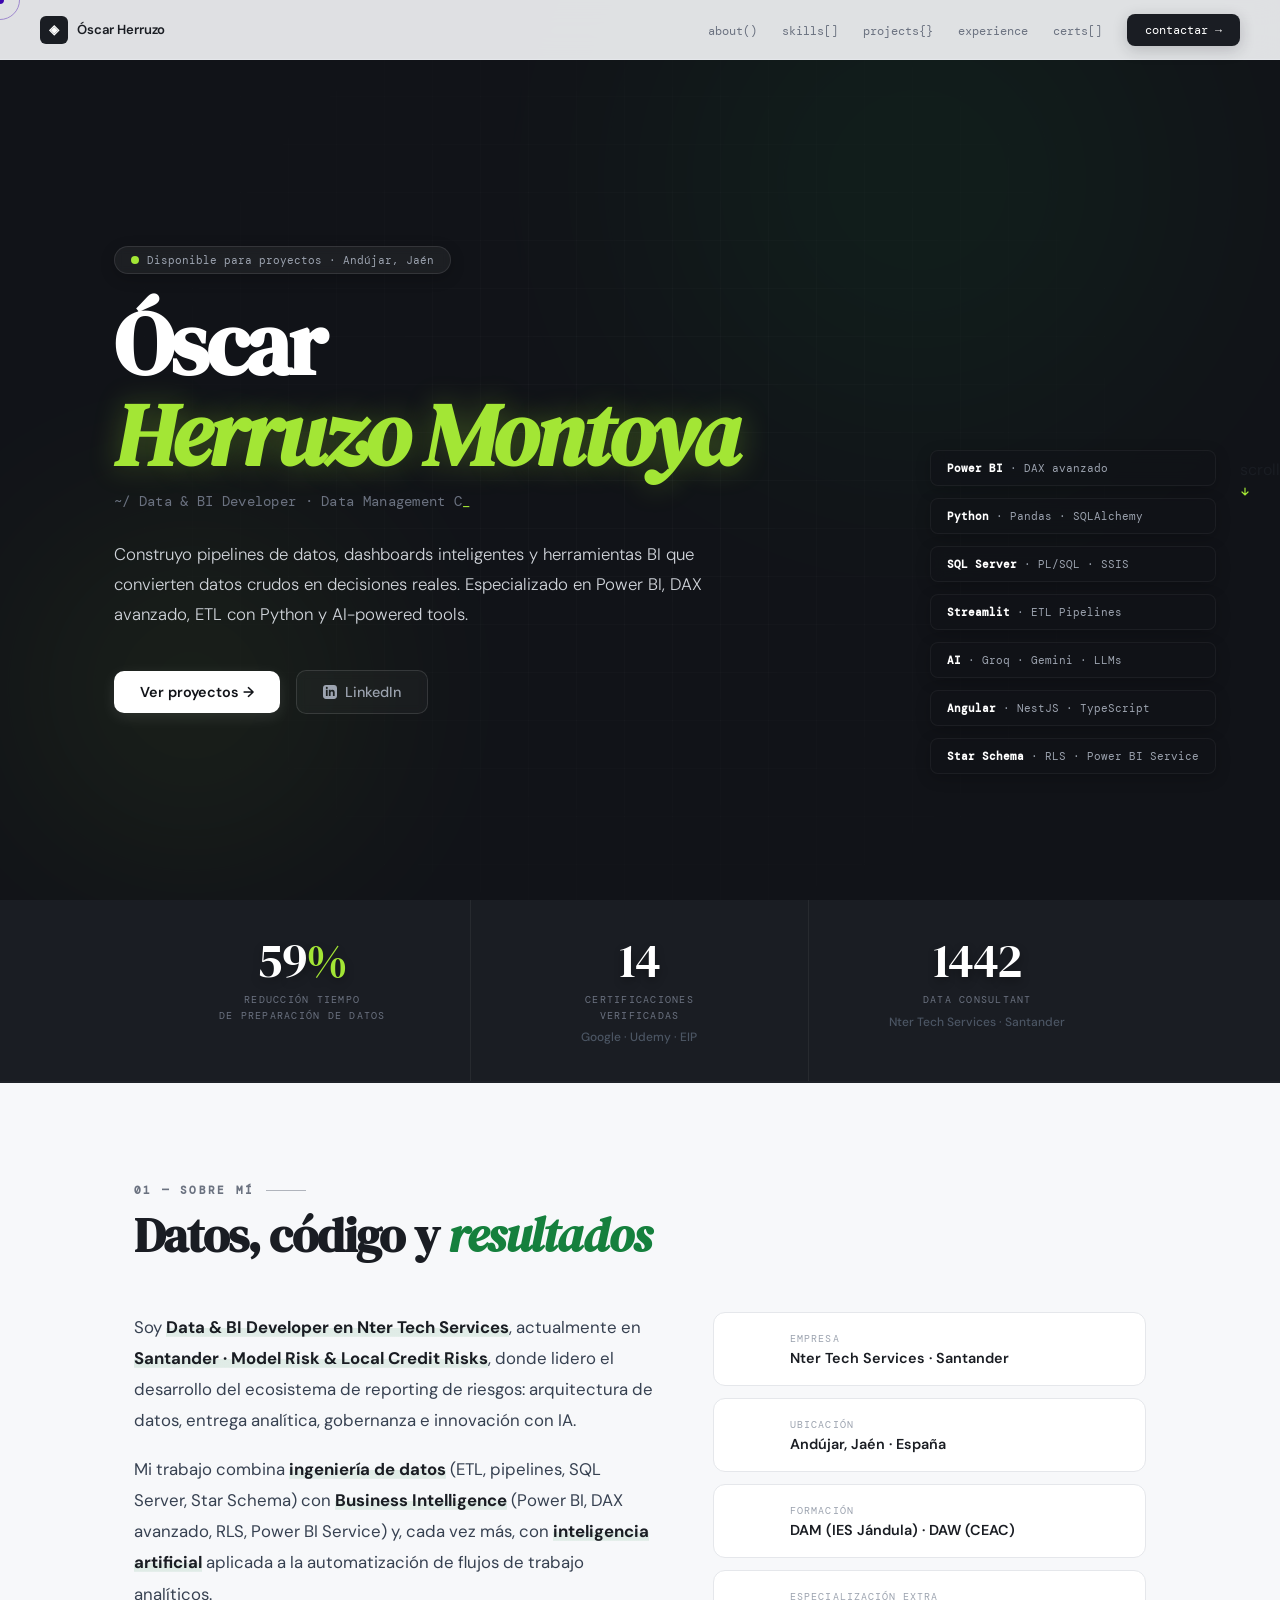
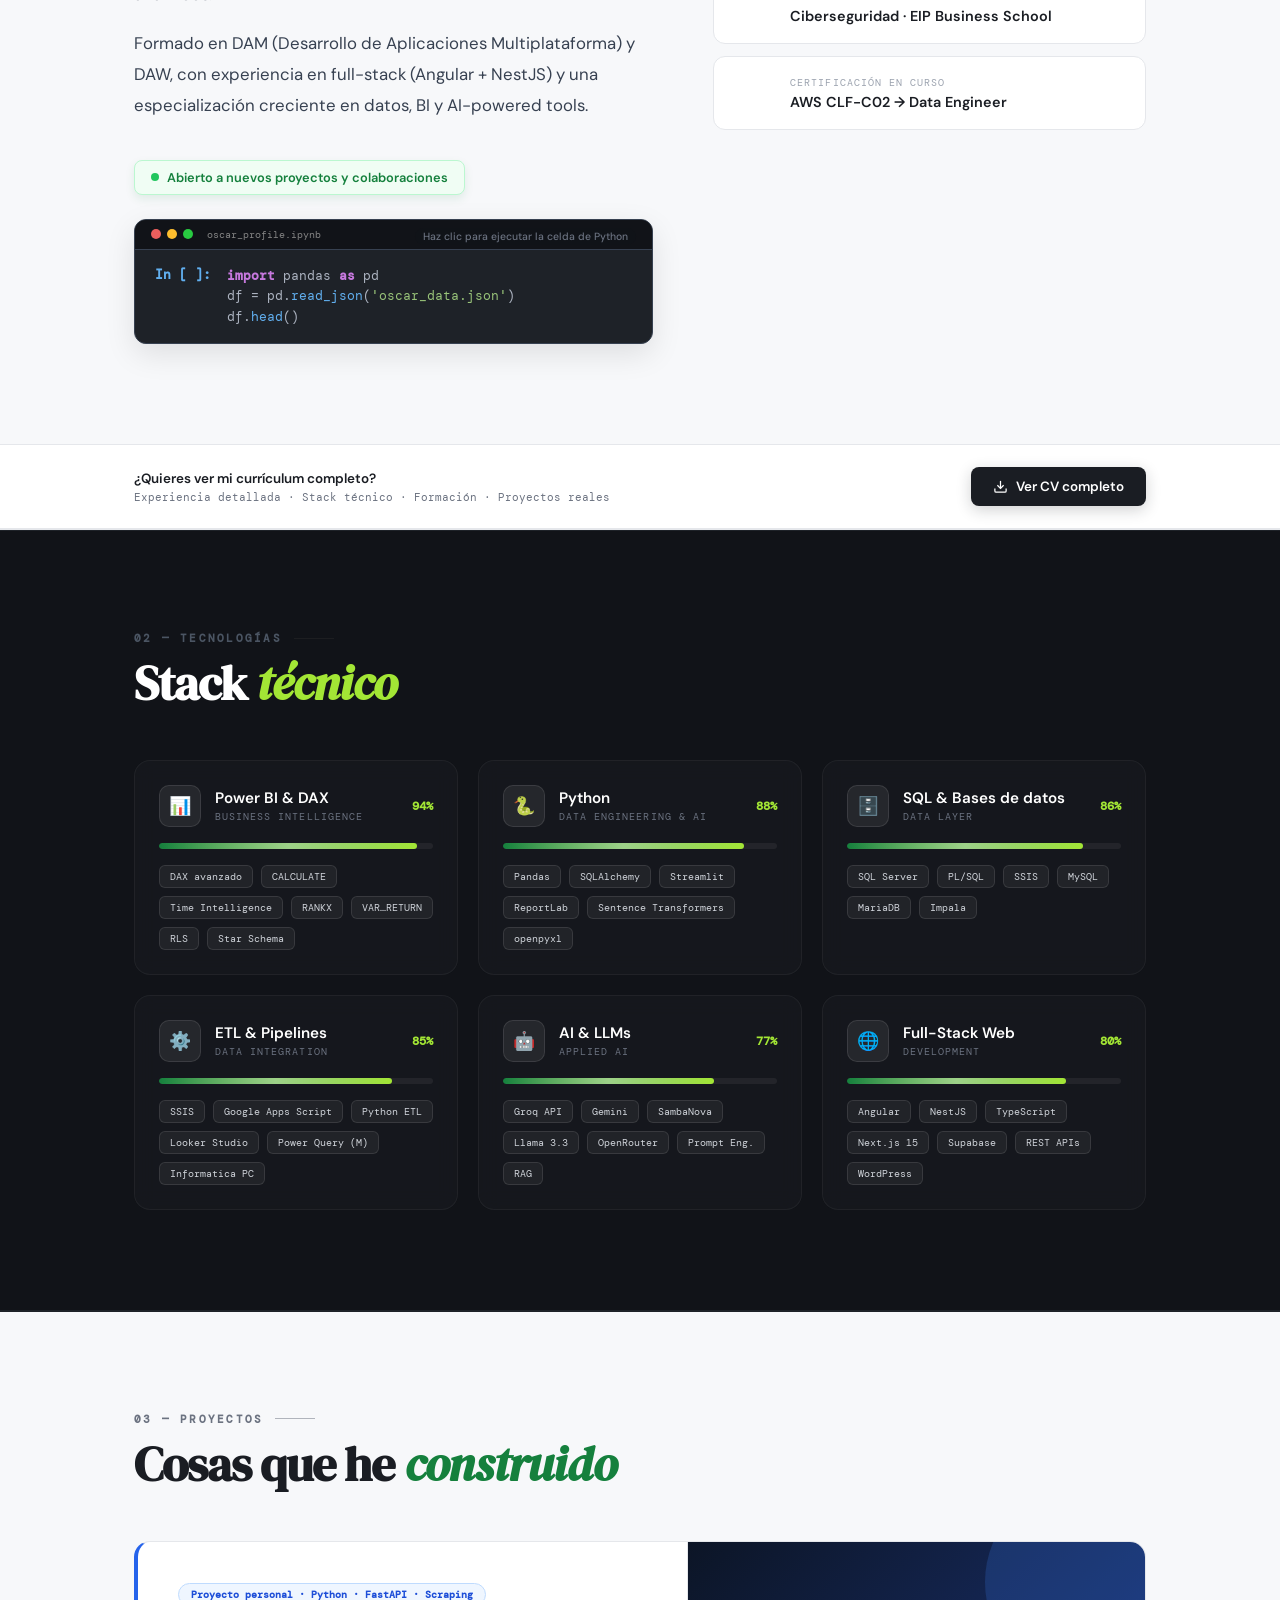
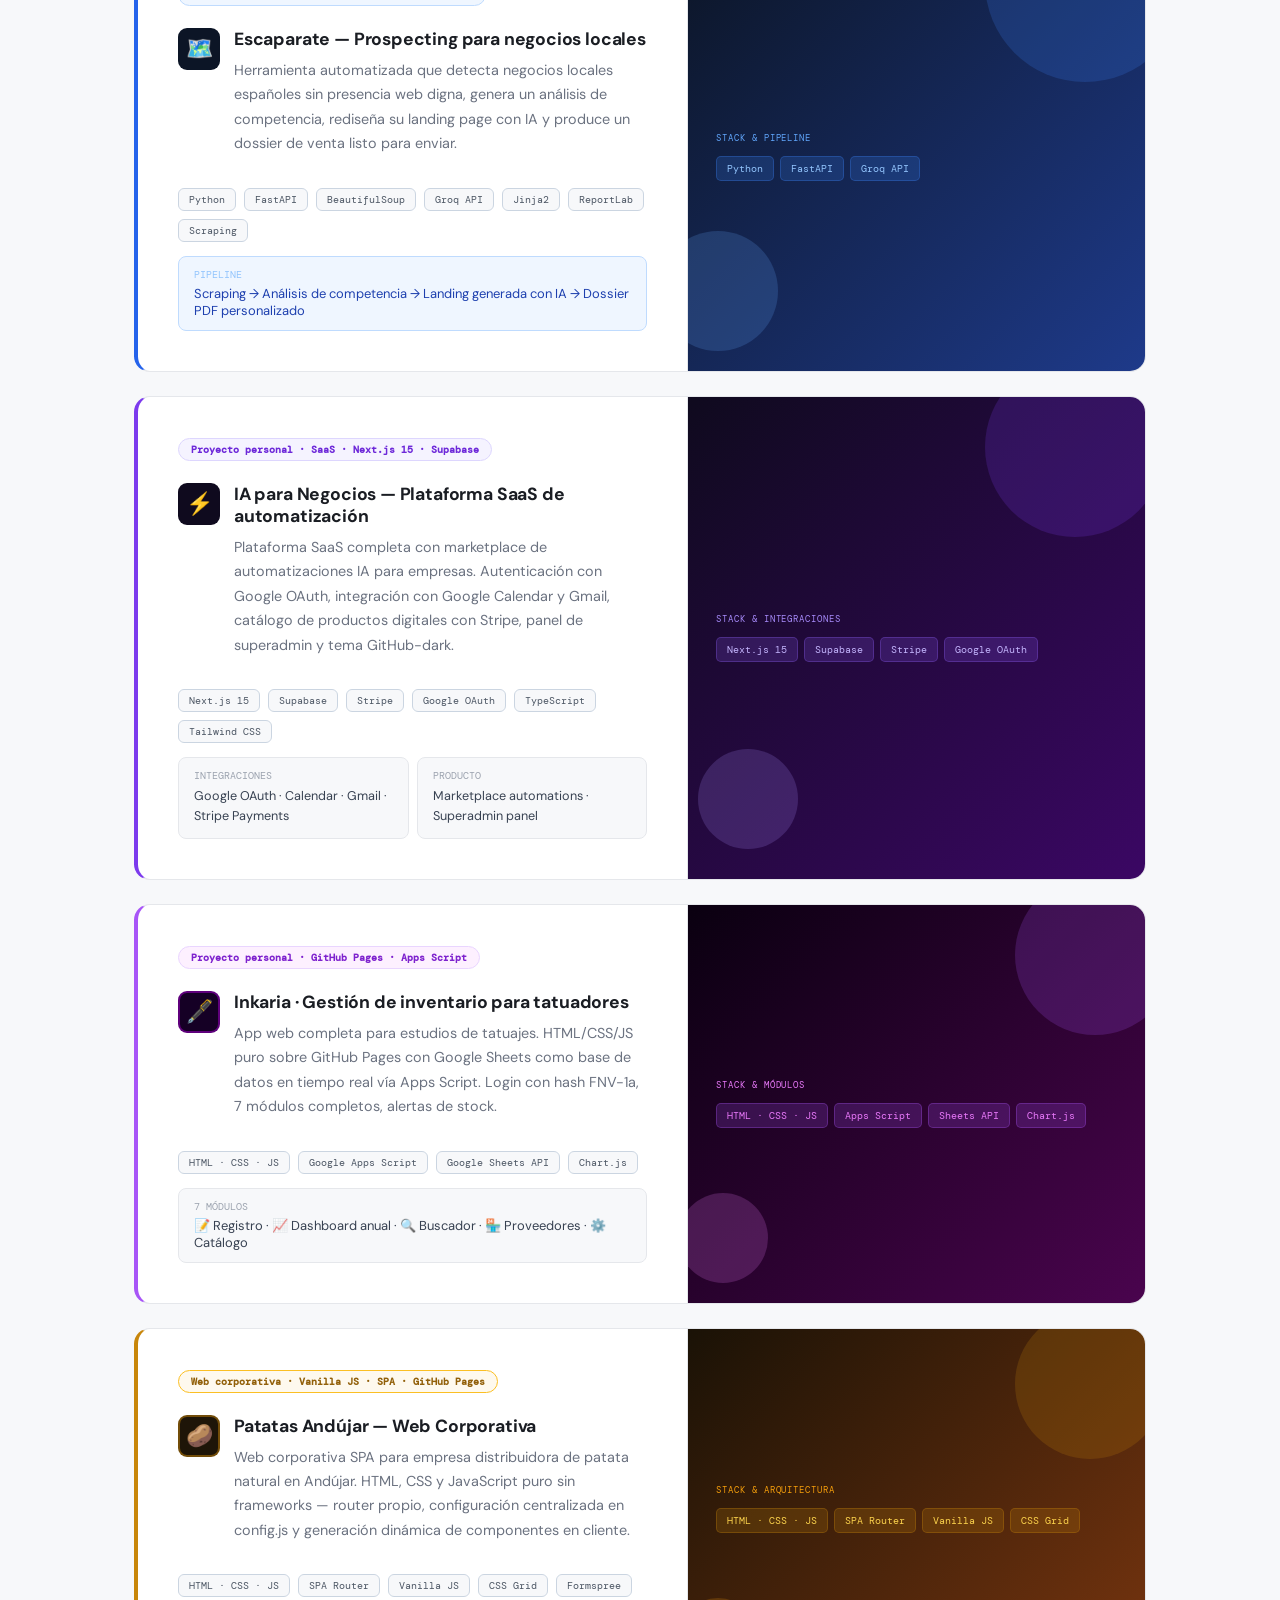
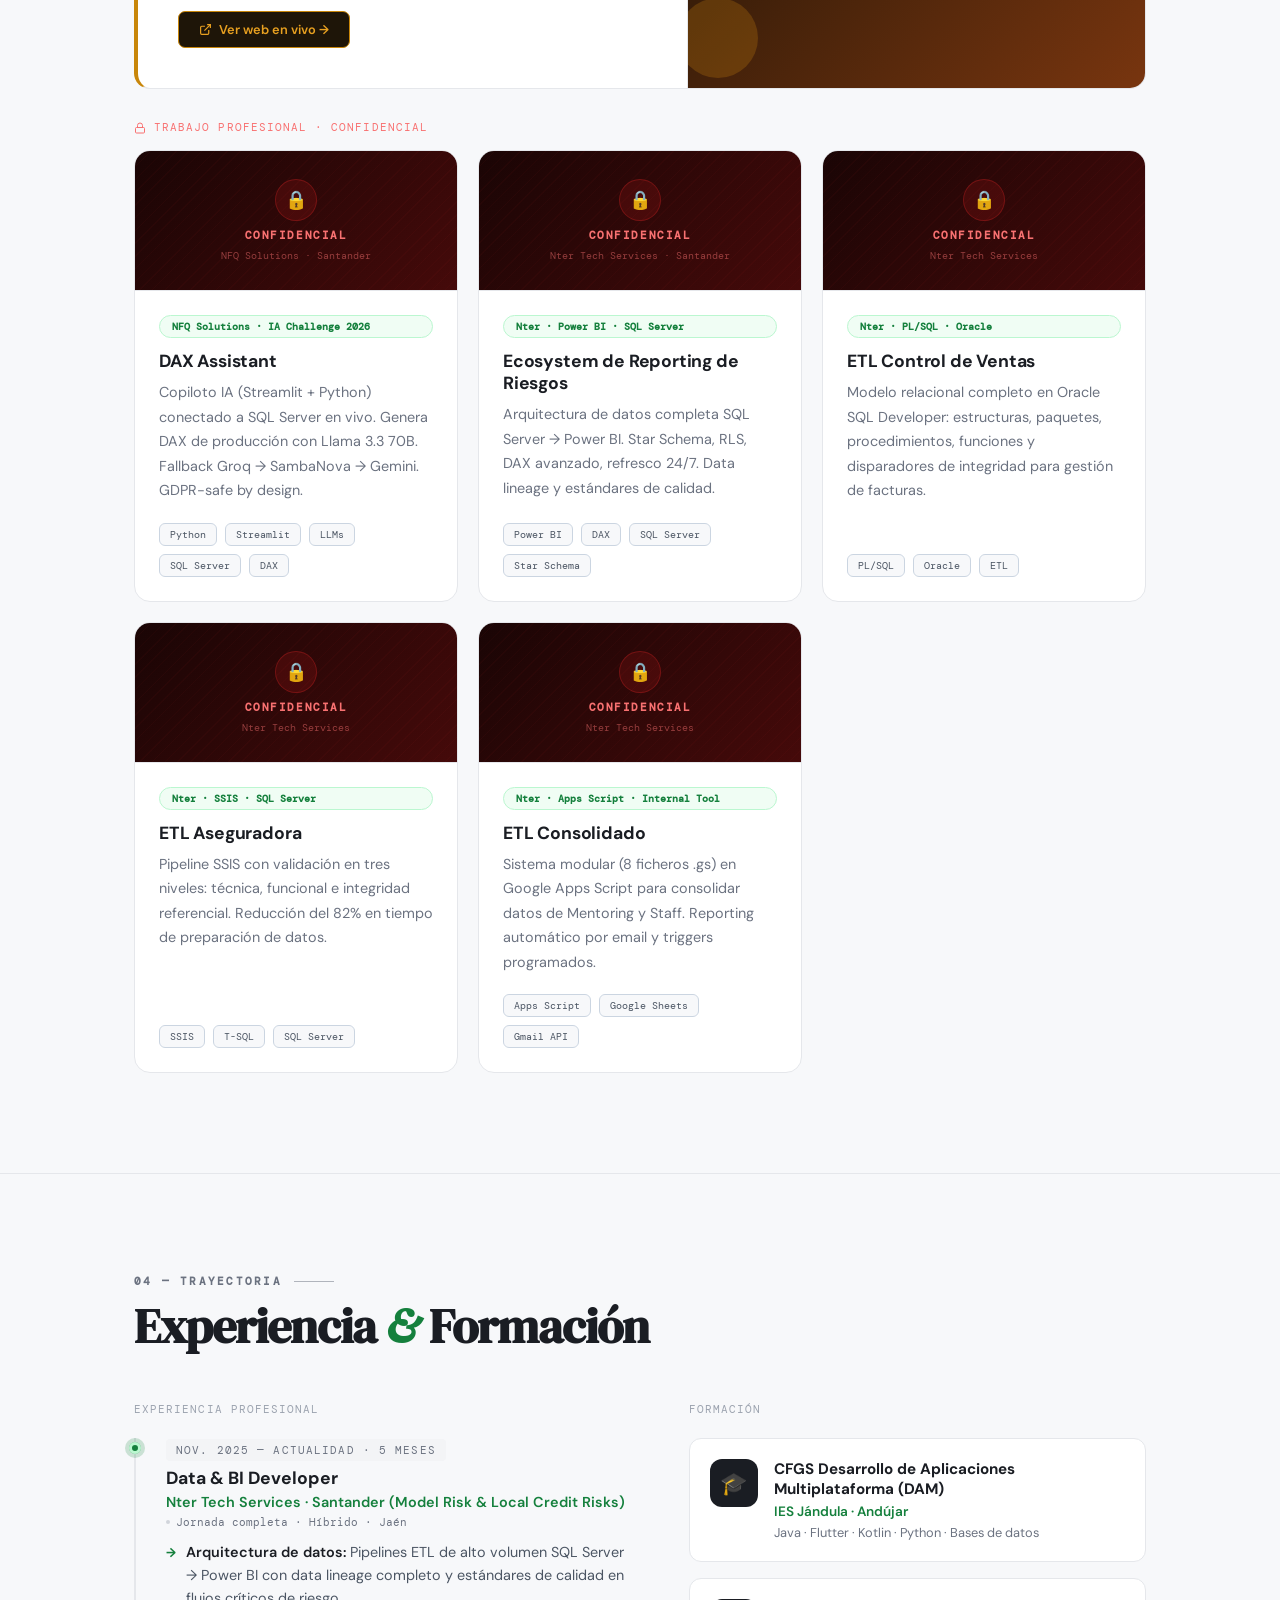
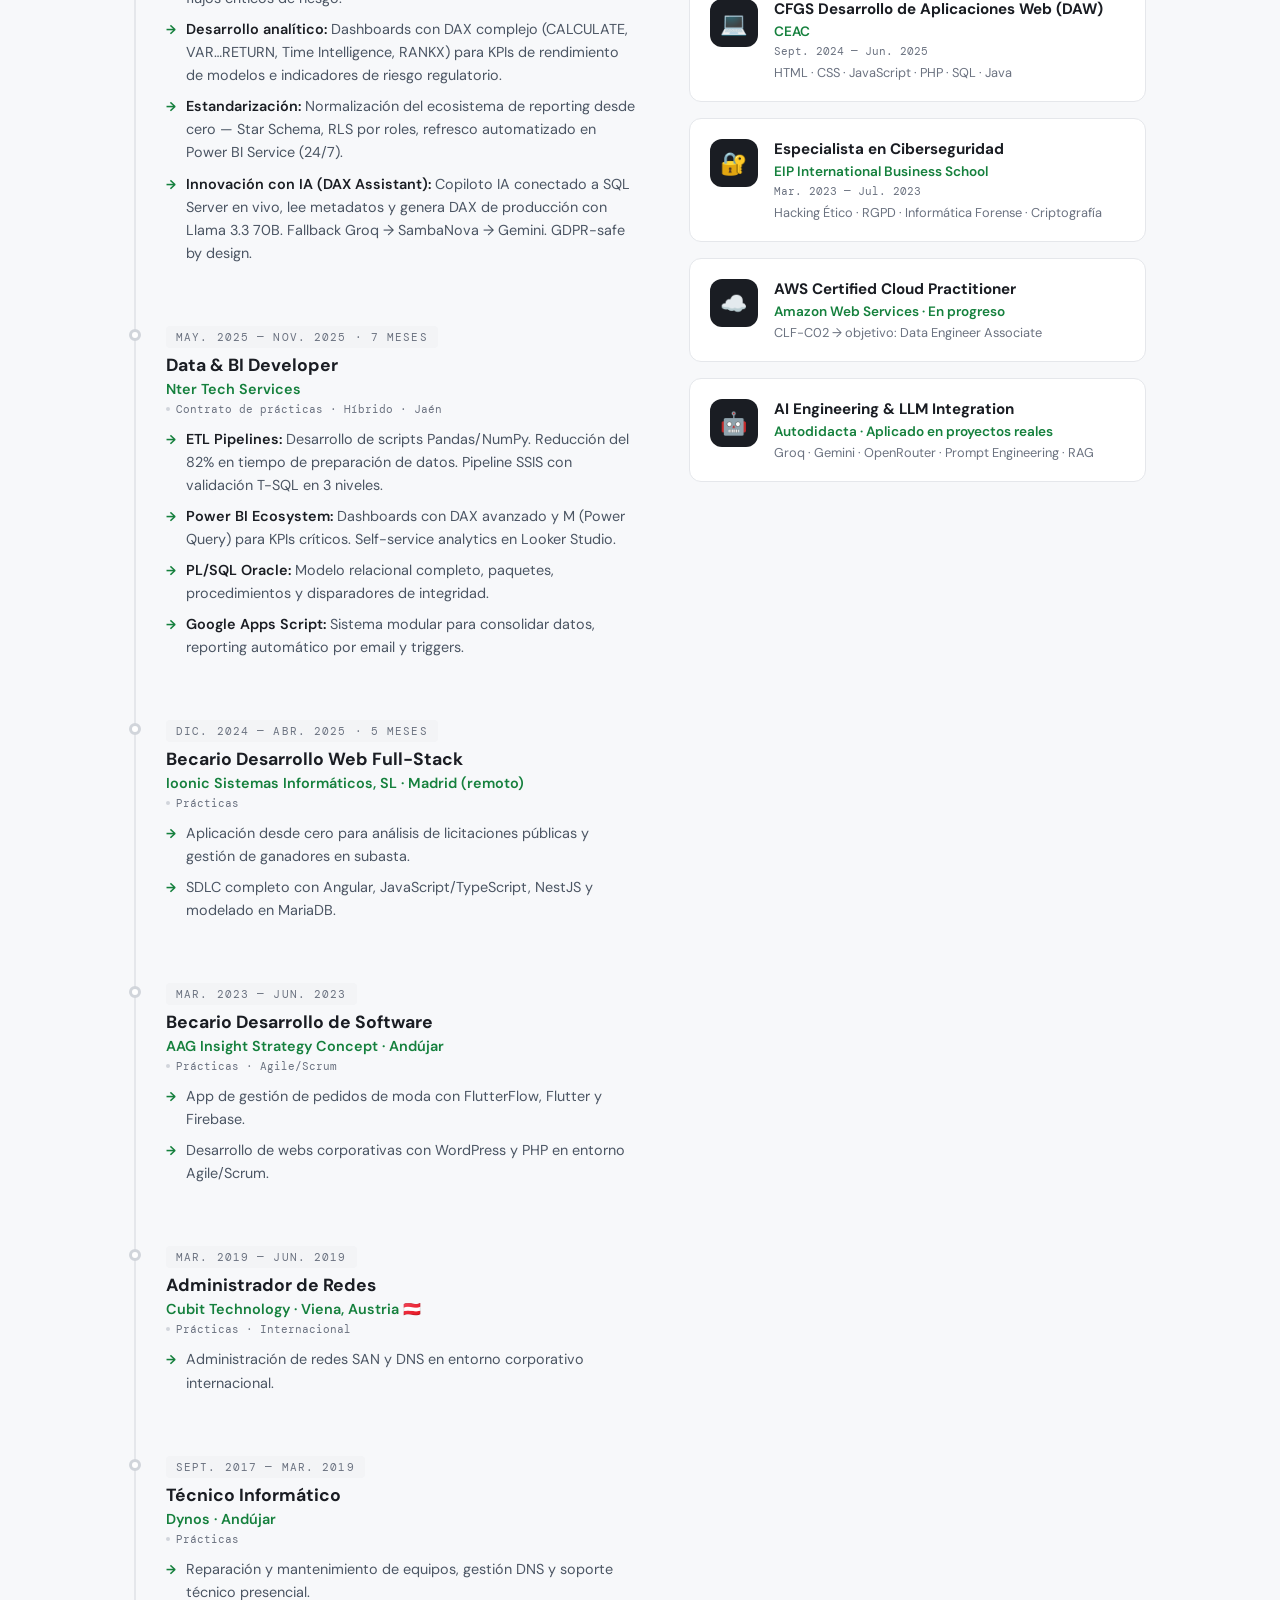
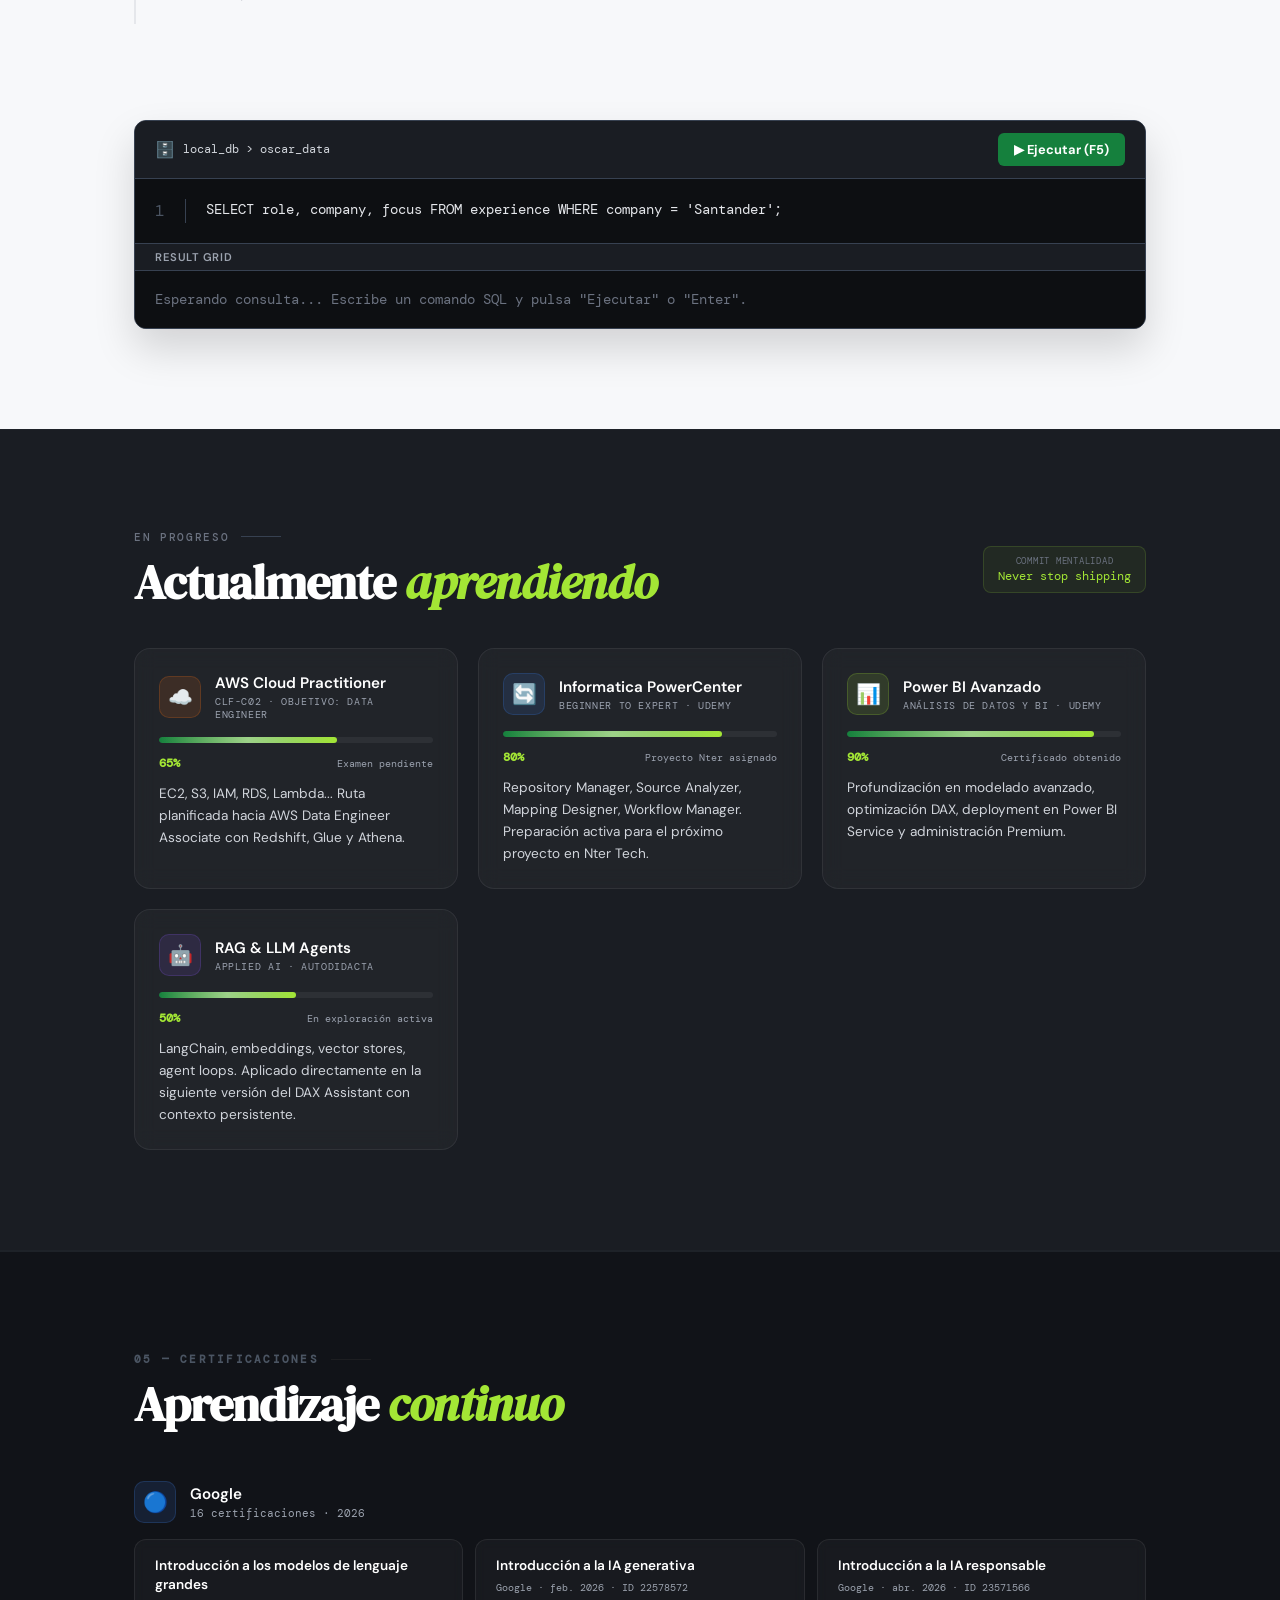
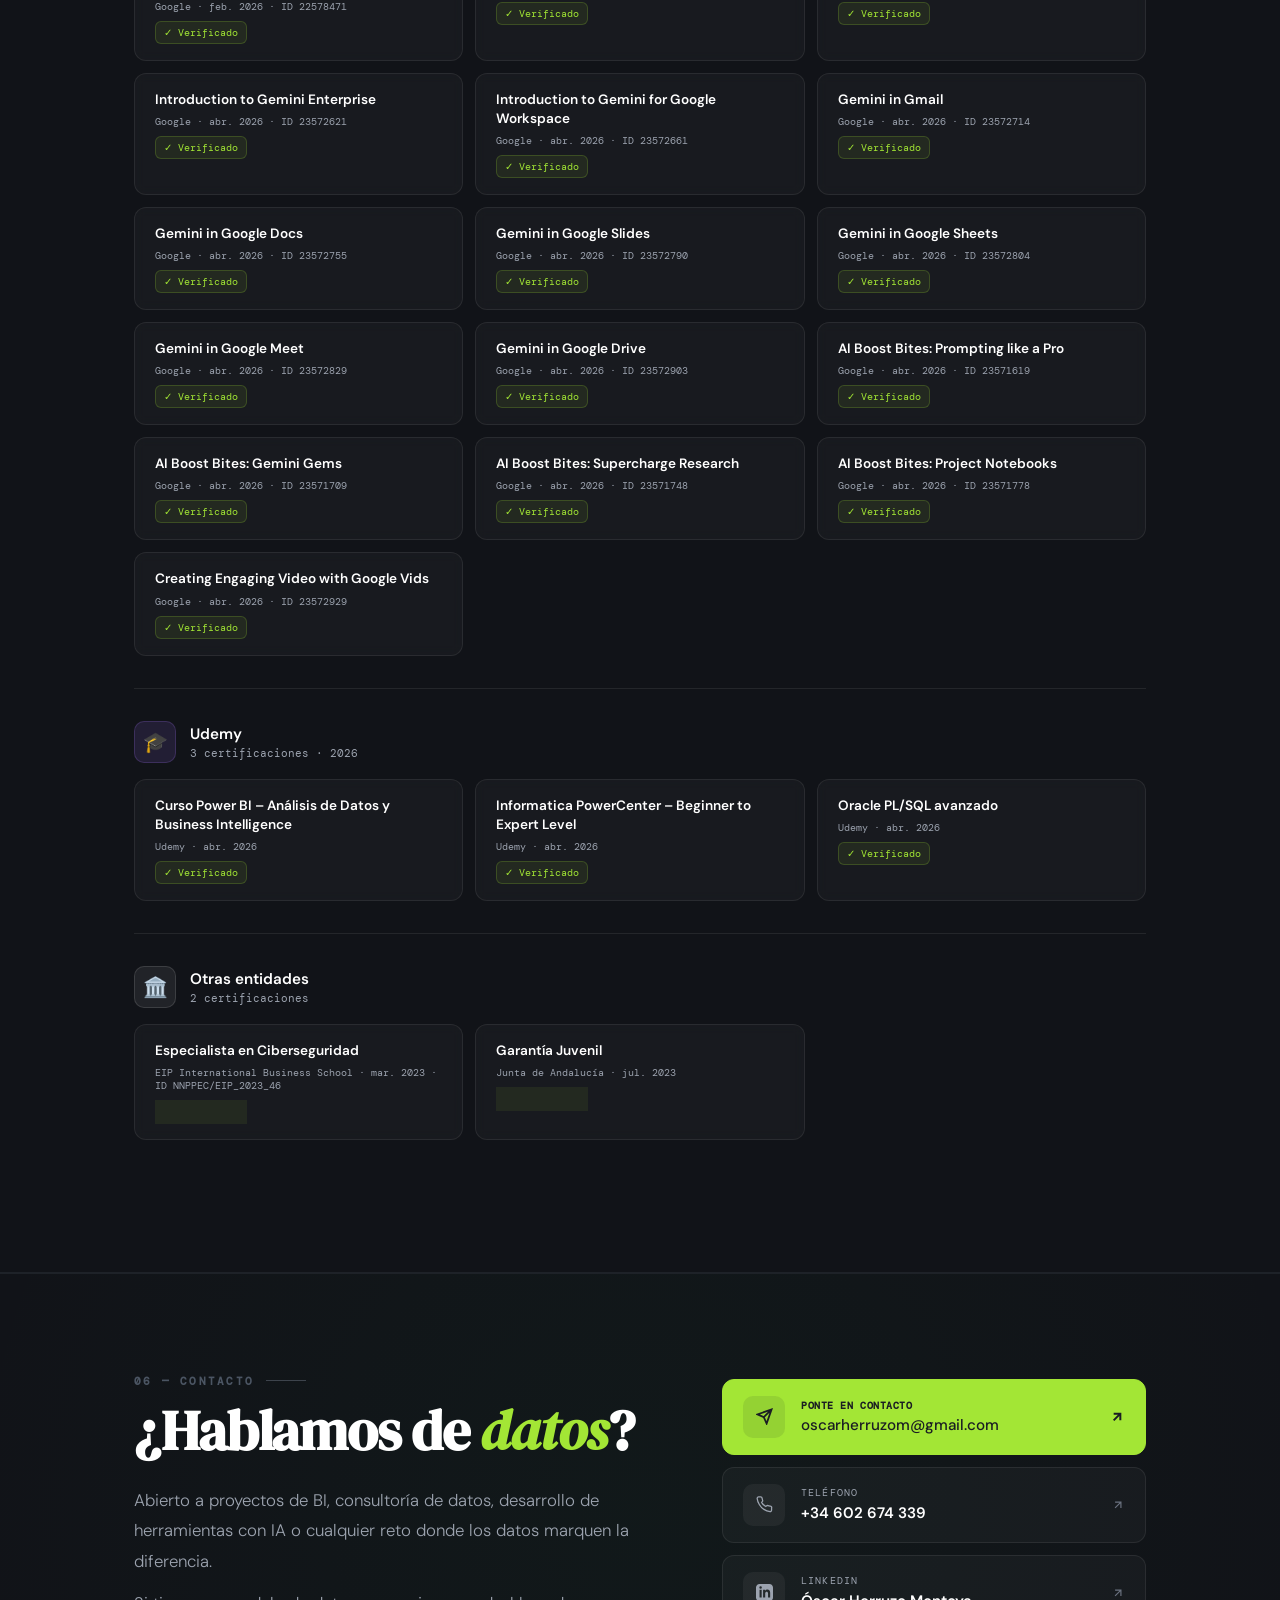
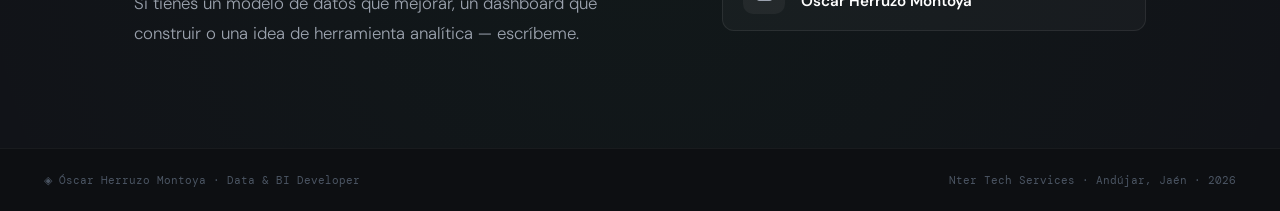
==== commit 56d785db: "subida" ====
--- a/index.html
+++ b/index.html
@@ -262,7 +262,7 @@
         <div class="tag-row" style="margin-bottom:14px;">
           <span class="tag-l">Next.js 15</span><span class="tag-l">Supabase</span><span class="tag-l">Stripe</span><span class="tag-l">Google OAuth</span><span class="tag-l">TypeScript</span><span class="tag-l">Tailwind CSS</span>
         </div>
-        <div style="display:grid;grid-template-columns:1fr 1fr;gap:8px;">
+        <div class="feat-info-grid">
           <div style="background:var(--light);border:1px solid var(--border);border-radius:8px;padding:11px 15px;">
             <p style="font-family:var(--mono);font-size:.62rem;color:#9CA3AF;margin:0 0 4px 0;">INTEGRACIONES</p>
             <p style="font-size:.79rem;color:var(--mid);margin:0;line-height:1.6;">Google OAuth · Calendar · Gmail · Stripe Payments</p>
@@ -434,7 +434,7 @@
   <div class="wrap">
     <p class="sec-label reveal">04 — Trayectoria</p>
     <h2 class="sec-title reveal">Experiencia <em>&amp;</em> Formación</h2>
-    <div style="display:grid;grid-template-columns:1.1fr 1fr;gap:52px;align-items:start;" class="exp-grid">
+    <div class="exp-grid">
       
       <div class="reveal">
         <p style="font-family:var(--mono);font-size:.66rem;color:#9CA3AF;text-transform:uppercase;letter-spacing:.1em;margin-bottom:22px;">Experiencia profesional</p>
@@ -548,7 +548,7 @@
 
 <section class="learning-sec" id="aprendiendo">
   <div class="wrap">
-    <div style="display:grid;grid-template-columns:1fr auto;align-items:start;gap:24px;margin-bottom:0;" class="reveal">
+    <div class="learning-header-grid reveal">
       <div>
         <p class="learn-section-label">En progreso</p>
         <h2 class="learn-title-main">Actualmente <em>aprendiendo</em></h2>
--- a/styles.css
+++ b/styles.css
@@ -344,4 +344,362 @@
   .cur-dot,.cur-ring{display:none;}
   .metrics-inner{padding:0 20px;}
   .learning-grid{grid-template-columns:1fr;}
+}
+/* ==========================================
+   RESPONSIVE FIXES — MOBILE COMPLETO OSCAR
+   ========================================== */
+
+/* --- exp-grid: ya tiene clase pero solo estilos inline, override aquí --- */
+.exp-grid {
+  display: grid;
+  grid-template-columns: 1.1fr 1fr;
+  gap: 52px;
+  align-items: start;
+}
+
+/* --- feat-info-grid: 2 cajas de info en proj-featured --- */
+.feat-info-grid {
+  display: grid;
+  grid-template-columns: 1fr 1fr;
+  gap: 8px;
+}
+
+/* --- learning-header-grid: título + badge "Never stop shipping" --- */
+.learning-header-grid {
+  display: grid;
+  grid-template-columns: 1fr auto;
+  align-items: start;
+  gap: 24px;
+  margin-bottom: 0;
+}
+
+/* --- Skills/Projects: minmax seguro para no desbordar --- */
+.skills-grid {
+  grid-template-columns: repeat(auto-fill, minmax(min(320px, 100%), 1fr));
+}
+.proj-grid {
+  grid-template-columns: repeat(auto-fill, minmax(min(300px, 100%), 1fr));
+}
+.learning-grid {
+  grid-template-columns: repeat(auto-fill, minmax(min(280px, 100%), 1fr));
+}
+.cert-grid {
+  grid-template-columns: repeat(auto-fill, minmax(min(260px, 100%), 1fr));
+}
+
+/* --- Jupyter cell: evitar overflow horizontal --- */
+.jupyter-cell {
+  overflow: hidden;
+}
+.j-code {
+  overflow-x: auto;
+  min-width: 0;
+  word-break: break-word;
+}
+.j-line {
+  min-width: 0;
+  overflow: hidden;
+}
+.j-out {
+  min-width: 0;
+  overflow: hidden;
+}
+.j-table-wrap {
+  overflow-x: auto;
+  -webkit-overflow-scrolling: touch;
+}
+
+/* --- SQL console: evitar overflow --- */
+.sql-console {
+  overflow: hidden;
+}
+.sql-editor {
+  overflow-x: auto;
+  -webkit-overflow-scrolling: touch;
+}
+.sql-input {
+  min-width: 0;
+}
+.sql-results {
+  overflow-x: auto;
+  -webkit-overflow-scrolling: touch;
+}
+.sql-table {
+  min-width: 400px; /* permite scroll horizontal en móvil */
+}
+
+/* ======================
+   TABLET: max-width 900px
+   ====================== */
+@media (max-width: 900px) {
+  .exp-grid {
+    grid-template-columns: 1fr;
+    gap: 40px;
+  }
+  .feat-info-grid {
+    grid-template-columns: 1fr;
+  }
+}
+
+/* ======================
+   MÓVIL: max-width 600px
+   ====================== */
+@media (max-width: 600px) {
+
+  /* Grids de secciones */
+  .exp-grid {
+    grid-template-columns: 1fr;
+    gap: 32px;
+  }
+  .feat-info-grid {
+    grid-template-columns: 1fr;
+    gap: 8px;
+  }
+  .learning-header-grid {
+    grid-template-columns: 1fr;
+    gap: 16px;
+  }
+
+  /* Skills / Projects / Learning / Certs: 1 columna */
+  .skills-grid,
+  .proj-grid,
+  .learning-grid,
+  .cert-grid {
+    grid-template-columns: 1fr;
+  }
+
+  /* Proj featured */
+  .proj-featured {
+    grid-template-columns: 1fr;
+  }
+  .proj-feat-body {
+    padding: 18px 16px;
+  }
+  .proj-feat-preview {
+    min-height: 160px;
+    border-left: none;
+    border-top: 1px solid var(--border);
+  }
+  .proj-card-body {
+    padding: 16px;
+  }
+
+  /* Jupyter cell */
+  .jupyter-cell {
+    font-size: 0.72rem;
+    margin-top: 16px !important;
+  }
+  .j-top-bar {
+    padding: 6px 12px;
+  }
+  .j-line {
+    padding: 12px;
+    gap: 10px;
+  }
+  .j-prompt {
+    width: 44px;
+    font-size: 0.7rem;
+  }
+  .j-code {
+    font-size: 0.74rem;
+    line-height: 1.55;
+  }
+  .j-out {
+    padding: 0 12px 12px 12px;
+    gap: 10px;
+  }
+  .j-hover-hint {
+    font-size: 0.6rem;
+    top: 6px;
+    right: 10px;
+  }
+  .pd-table th,
+  .pd-table td {
+    padding: 5px 8px;
+    font-size: 0.7rem;
+    white-space: nowrap;
+  }
+
+  /* SQL console */
+  .sql-header {
+    padding: 10px 14px;
+    flex-wrap: wrap;
+    gap: 8px;
+  }
+  .sql-btn {
+    font-size: 0.72rem;
+    padding: 6px 12px;
+  }
+  .sql-editor {
+    padding: 14px;
+  }
+  .sql-lines {
+    padding-right: 12px;
+    margin-right: 12px;
+    font-size: 0.8rem;
+  }
+  .sql-input {
+    font-size: 0.78rem;
+  }
+  .sql-table th,
+  .sql-table td {
+    padding: 8px 12px;
+    font-size: 0.75rem;
+    white-space: nowrap;
+  }
+  .sql-result-header {
+    font-size: 0.65rem;
+    padding: 5px 14px;
+  }
+
+  /* Timeline */
+  .timeline {
+    padding-left: 20px;
+  }
+  .tl-item::before {
+    left: -27px;
+    width: 10px;
+    height: 10px;
+  }
+  .tl-pulse {
+    left: -27px;
+  }
+  .tl-title {
+    font-size: 1rem;
+  }
+  .tl-bullets li {
+    font-size: 0.85rem;
+    padding-left: 18px;
+  }
+  .tl-date {
+    font-size: 0.65rem;
+  }
+  .tl-type {
+    font-size: 0.65rem;
+  }
+
+  /* Education cards */
+  .edu-card {
+    padding: 14px 12px;
+    gap: 12px;
+  }
+  .edu-ico {
+    width: 40px;
+    height: 40px;
+    font-size: 18px;
+  }
+  .edu-title {
+    font-size: 0.88rem;
+  }
+  .edu-tags {
+    font-size: 0.75rem;
+  }
+
+  /* Skill / Learn cards */
+  .skill-card,
+  .learn-card {
+    padding: 18px 14px;
+  }
+  .tag-row {
+    gap: 6px;
+  }
+  .tag-d, .tag-l {
+    font-size: 0.6rem;
+    padding: 3px 8px;
+  }
+
+  /* Cert cards */
+  .cert-card {
+    padding: 14px 16px;
+  }
+  .cert-card-name {
+    font-size: 0.8rem;
+  }
+
+  /* Contact */
+  .c-val {
+    font-size: 0.85rem;
+    overflow: hidden;
+    text-overflow: ellipsis;
+    white-space: nowrap;
+    max-width: 50vw;
+  }
+  .c-link {
+    padding: 12px 14px;
+    gap: 12px;
+  }
+
+  /* Metrics */
+  .metric-num {
+    font-size: 2.2rem;
+  }
+  .metric-lbl {
+    font-size: 0.58rem;
+  }
+  .metric-sub {
+    font-size: 0.66rem;
+  }
+
+  /* About */
+  .about-text p {
+    font-size: 0.95rem;
+  }
+  .fact-card {
+    padding: 12px 14px;
+    gap: 12px;
+  }
+
+  /* Hero */
+  .hero-desc {
+    font-size: 0.95rem;
+  }
+
+  /* "Never stop shipping" badge: centrar en móvil */
+  .learning-header-grid > .magnetic {
+    align-self: flex-start;
+    text-align: left;
+  }
+
+  /* Footer */
+  footer {
+    padding: 16px 20px;
+  }
+  .ft-l, .ft-r {
+    font-size: 0.65rem;
+  }
+}
+
+/* ================================
+   MÓVIL PEQUEÑO: max-width 380px
+   ================================ */
+@media (max-width: 380px) {
+  .wrap, .hero-in {
+    padding: 0 14px;
+  }
+  .metrics-inner {
+    padding: 0 14px;
+  }
+  .hero-name {
+    font-size: clamp(2.2rem, 11vw, 3rem);
+  }
+  .sec-title {
+    font-size: clamp(1.6rem, 8vw, 2rem);
+  }
+  .jupyter-cell {
+    font-size: 0.68rem;
+  }
+  .j-prompt {
+    width: 38px;
+  }
+  .sql-input {
+    font-size: 0.72rem;
+  }
+  .c-val {
+    max-width: 42vw;
+    font-size: 0.8rem;
+  }
+  .btn-w, .btn-g {
+    font-size: 0.85rem;
+    padding: 12px 14px;
+  }
 }
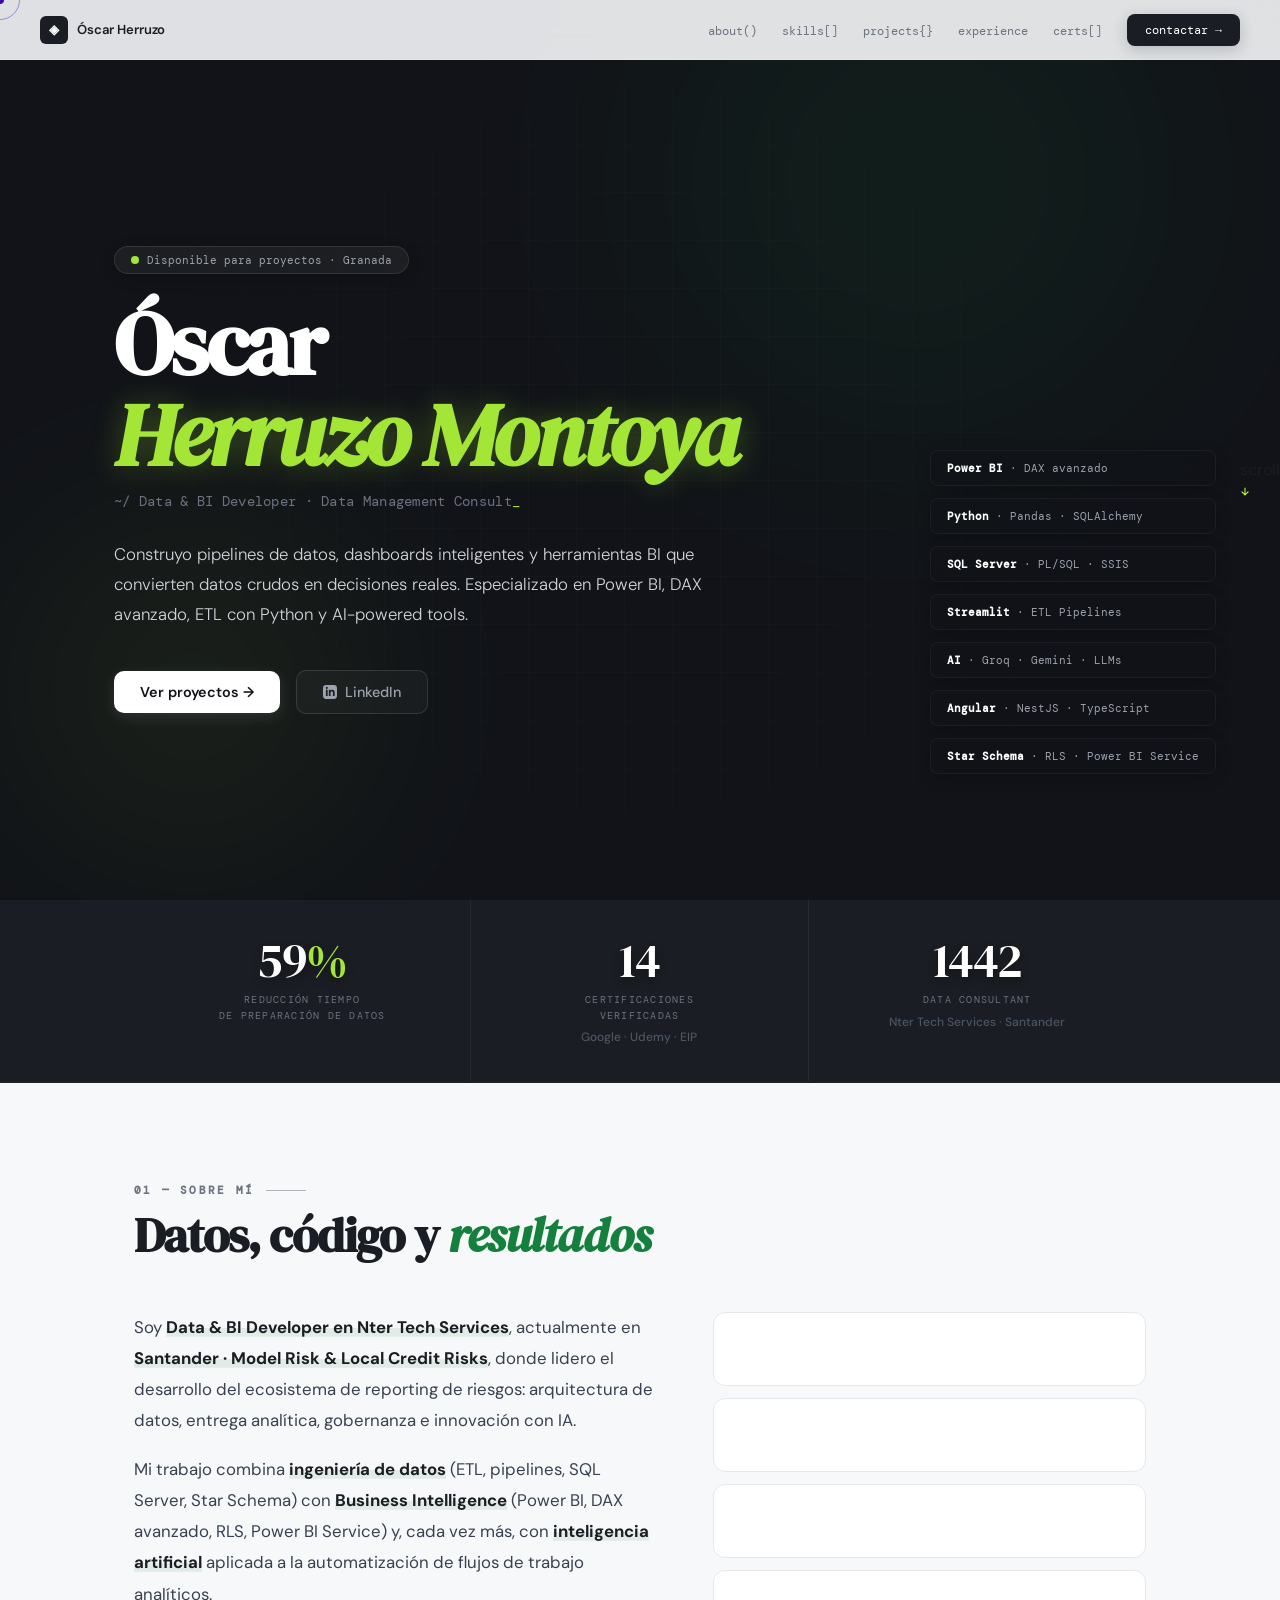
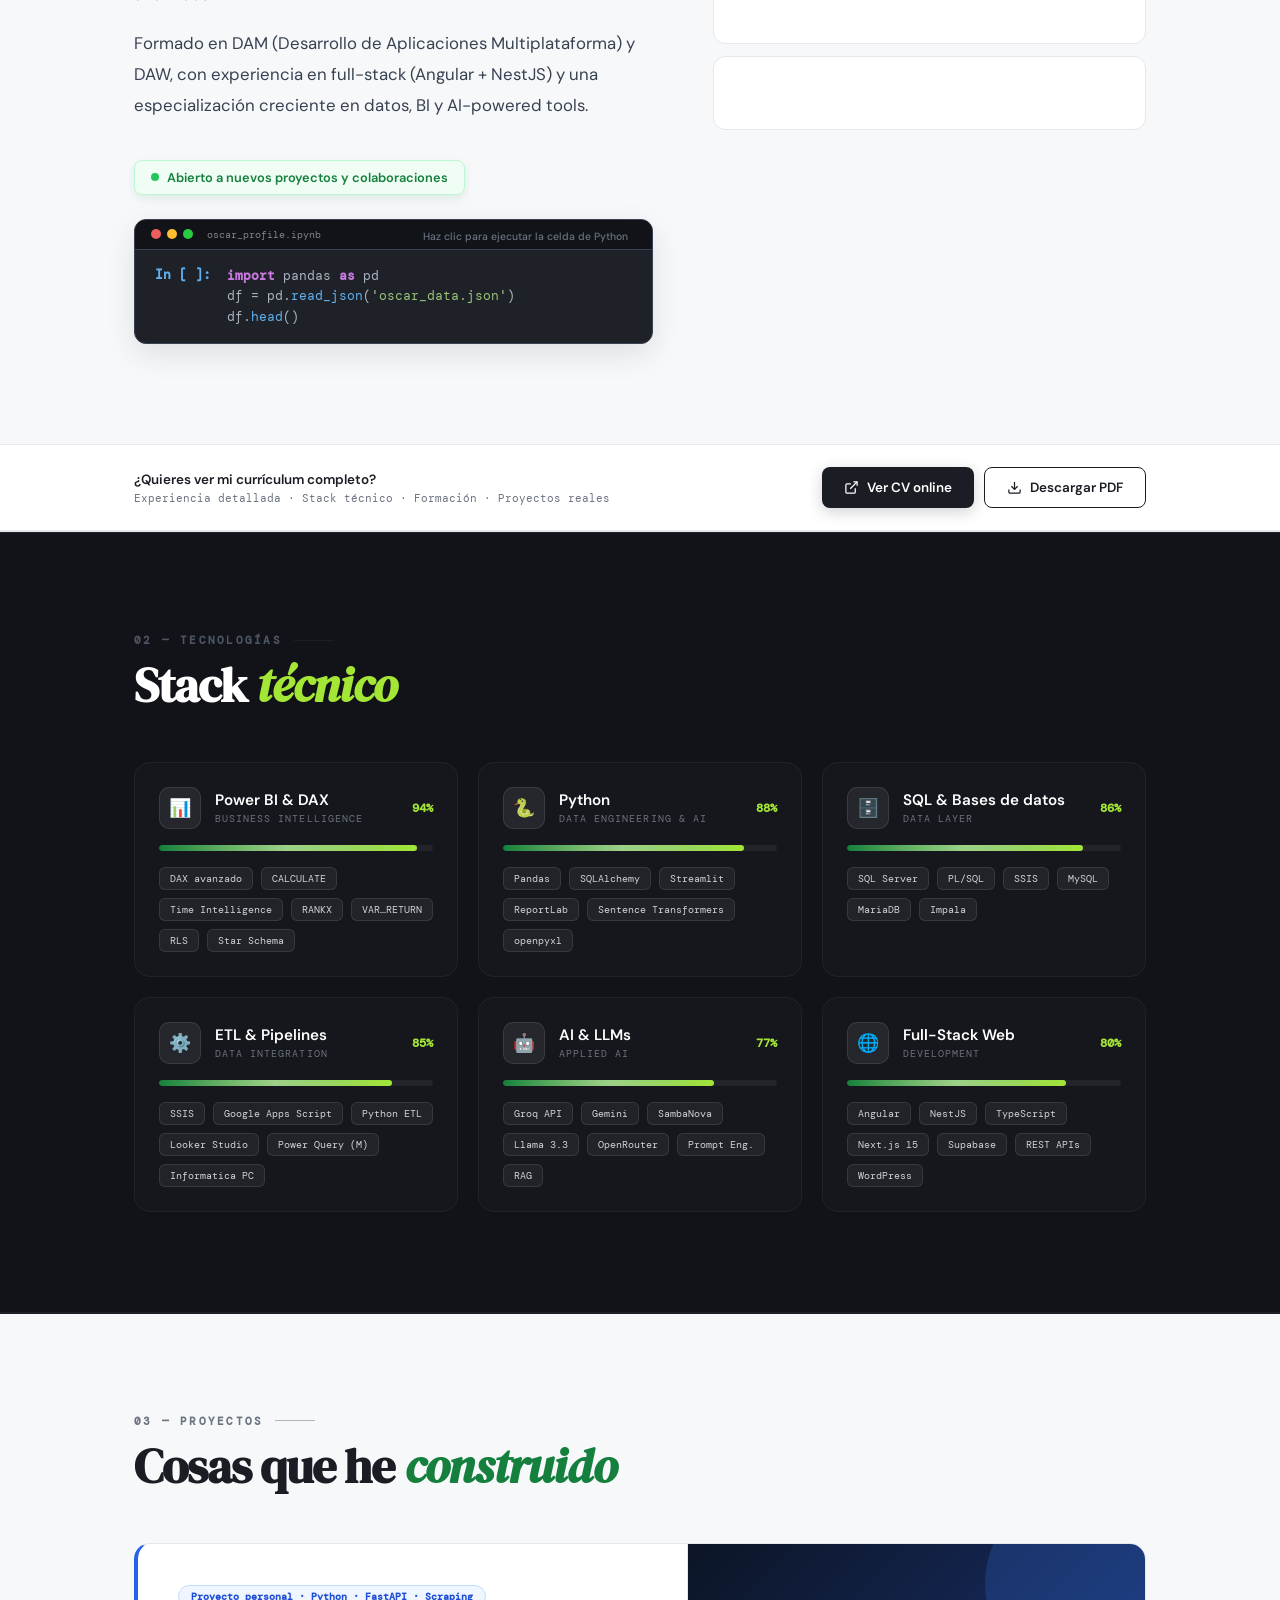
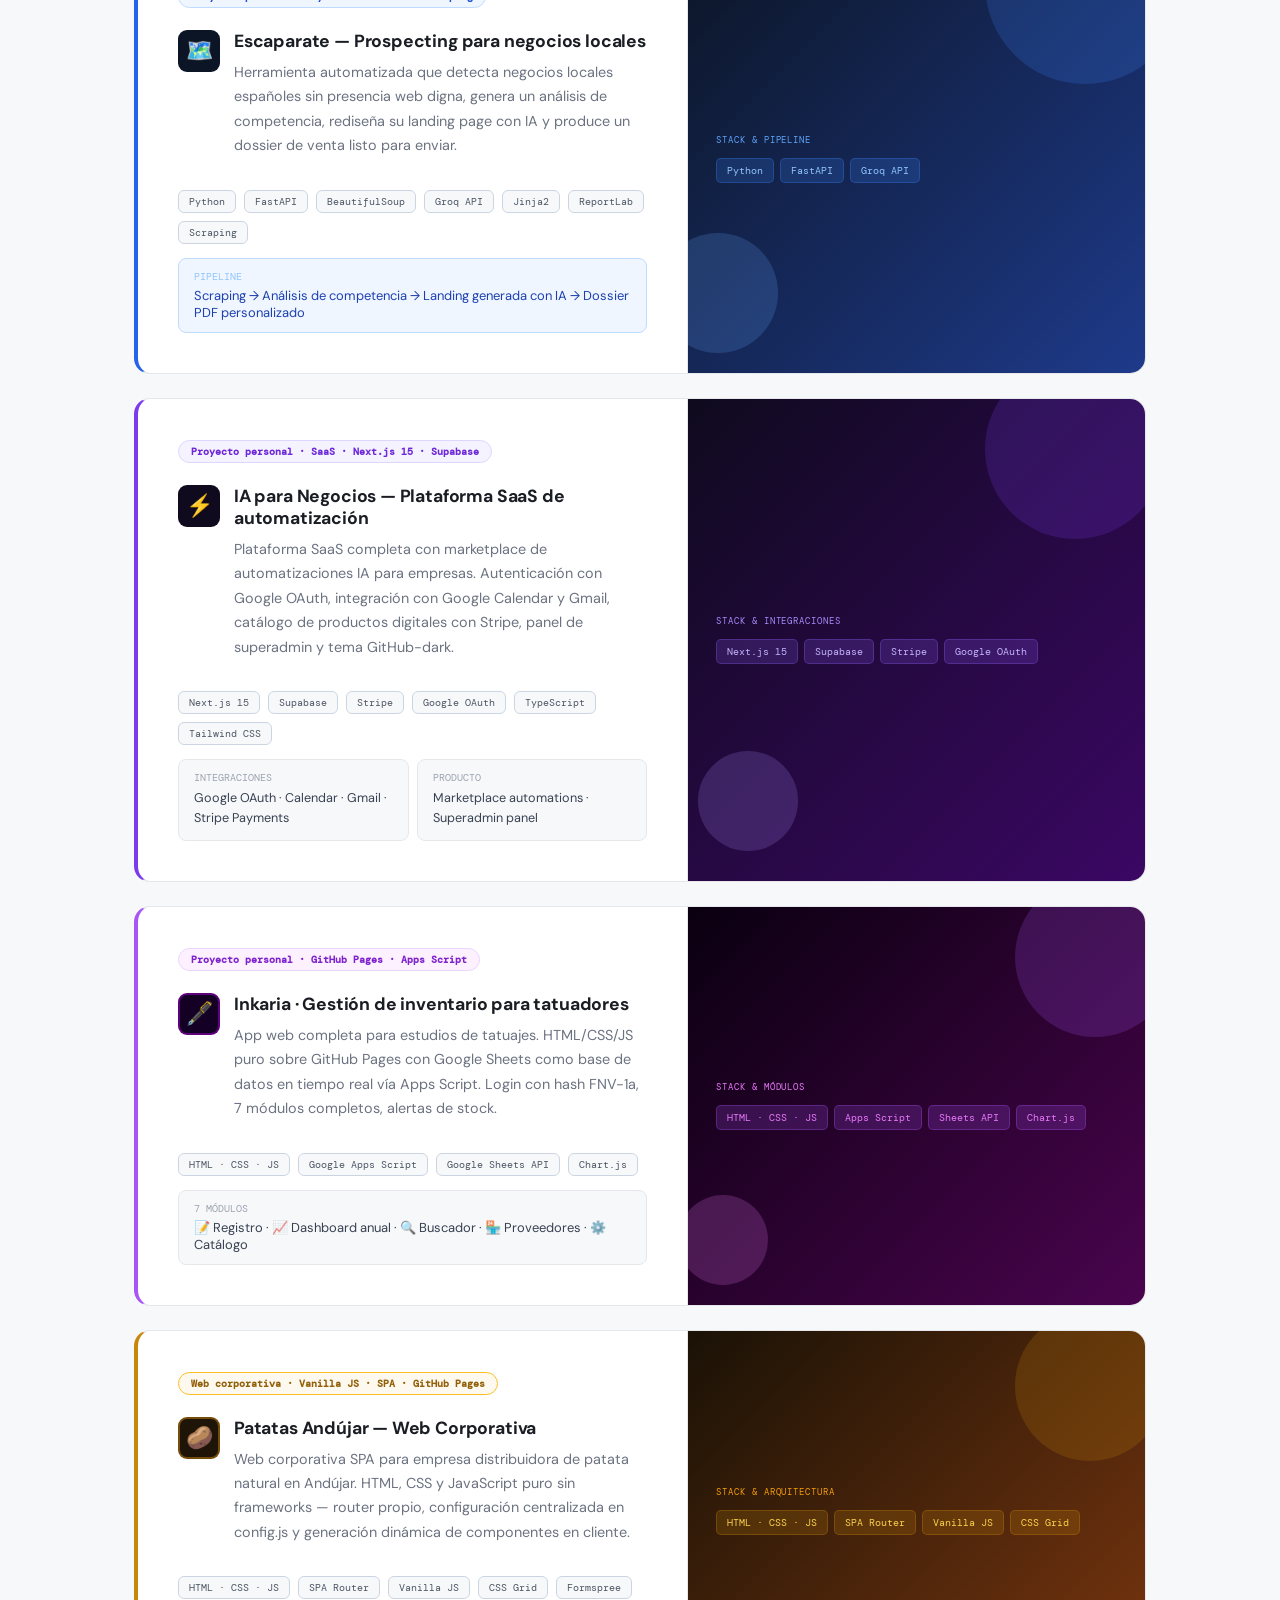
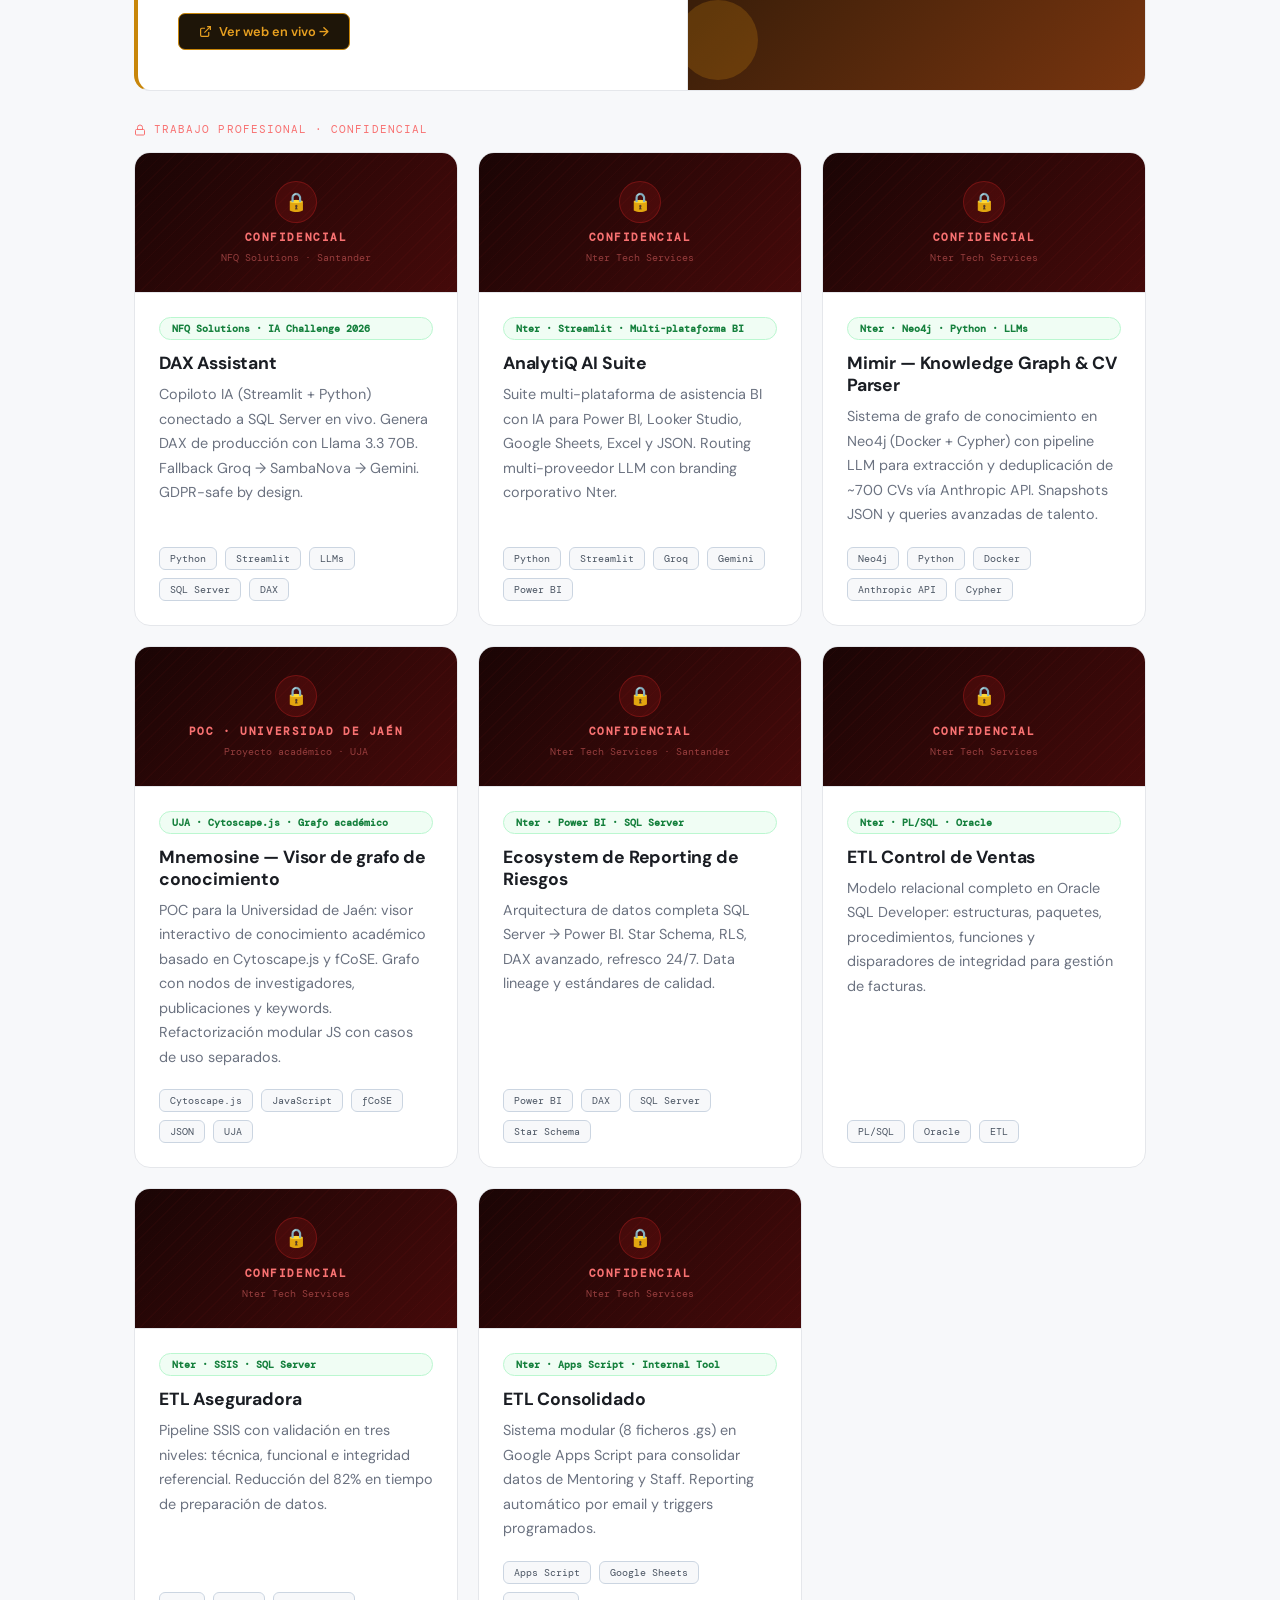
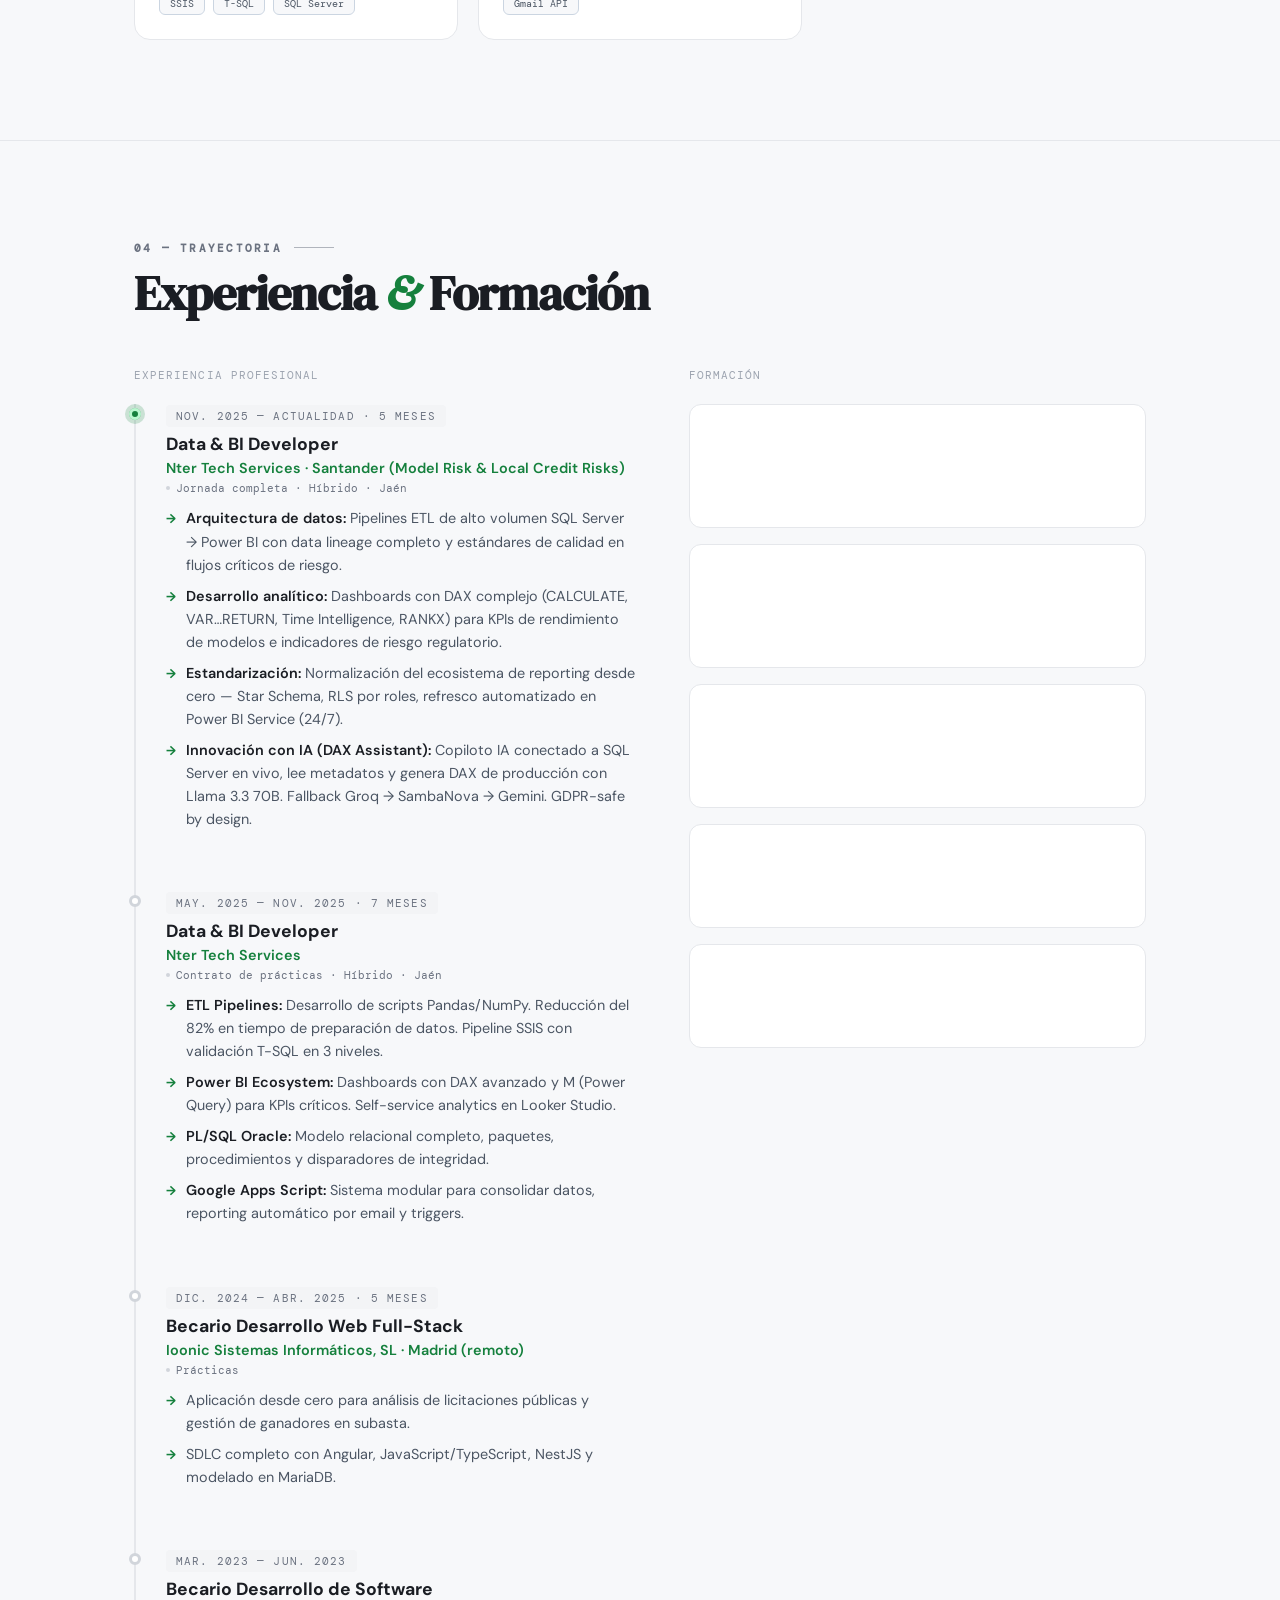
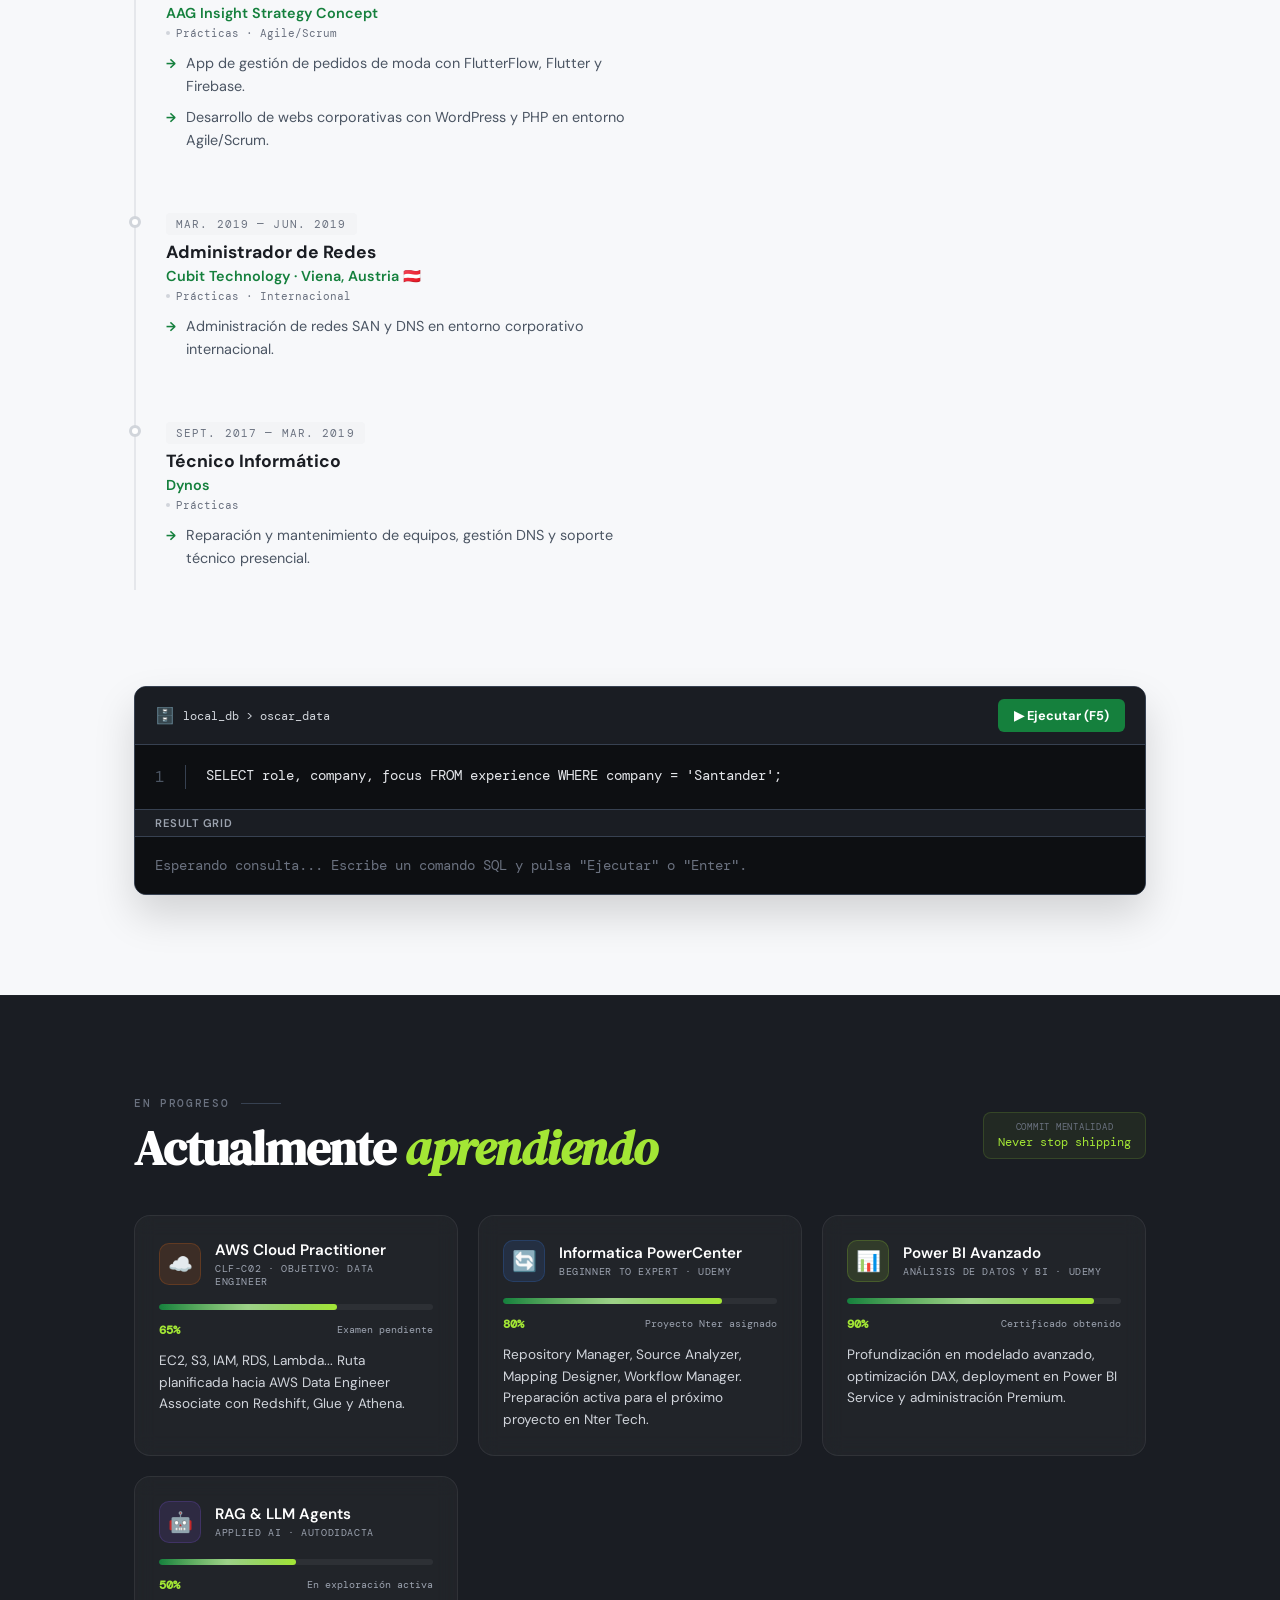
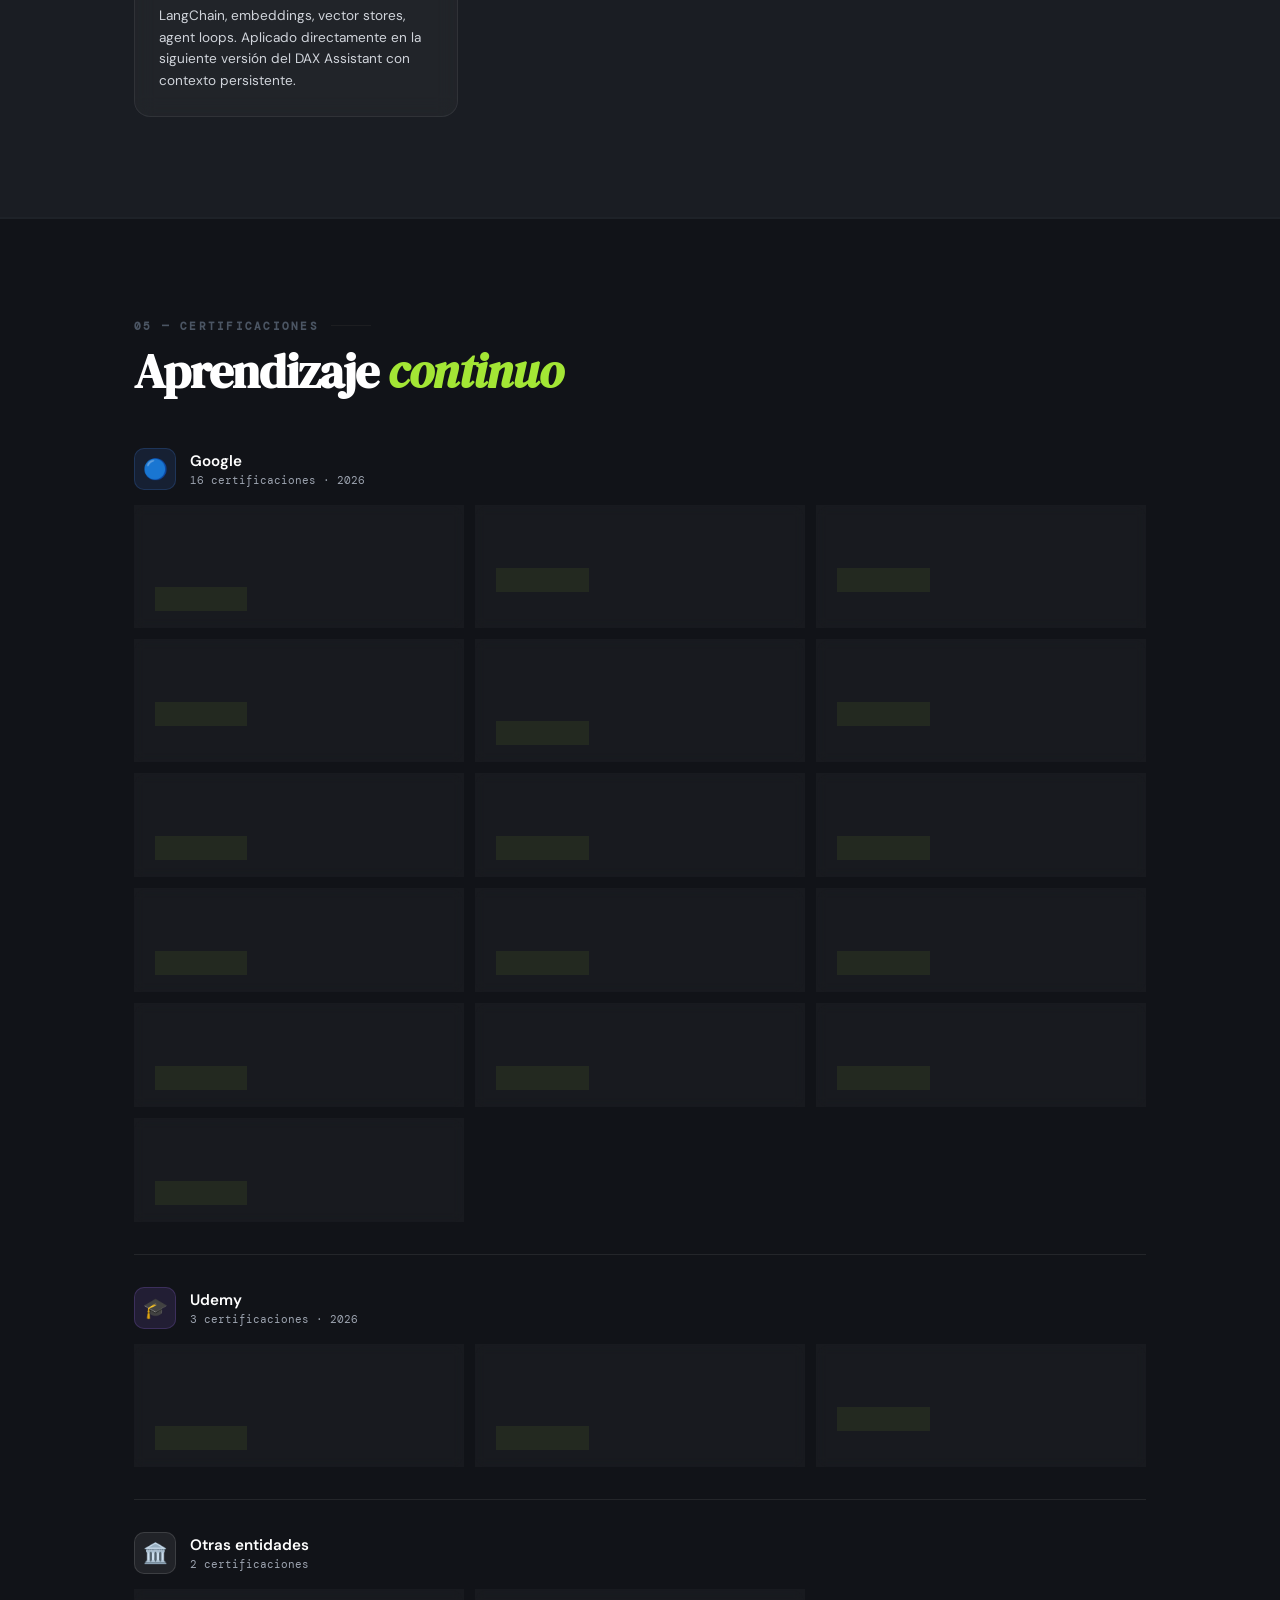
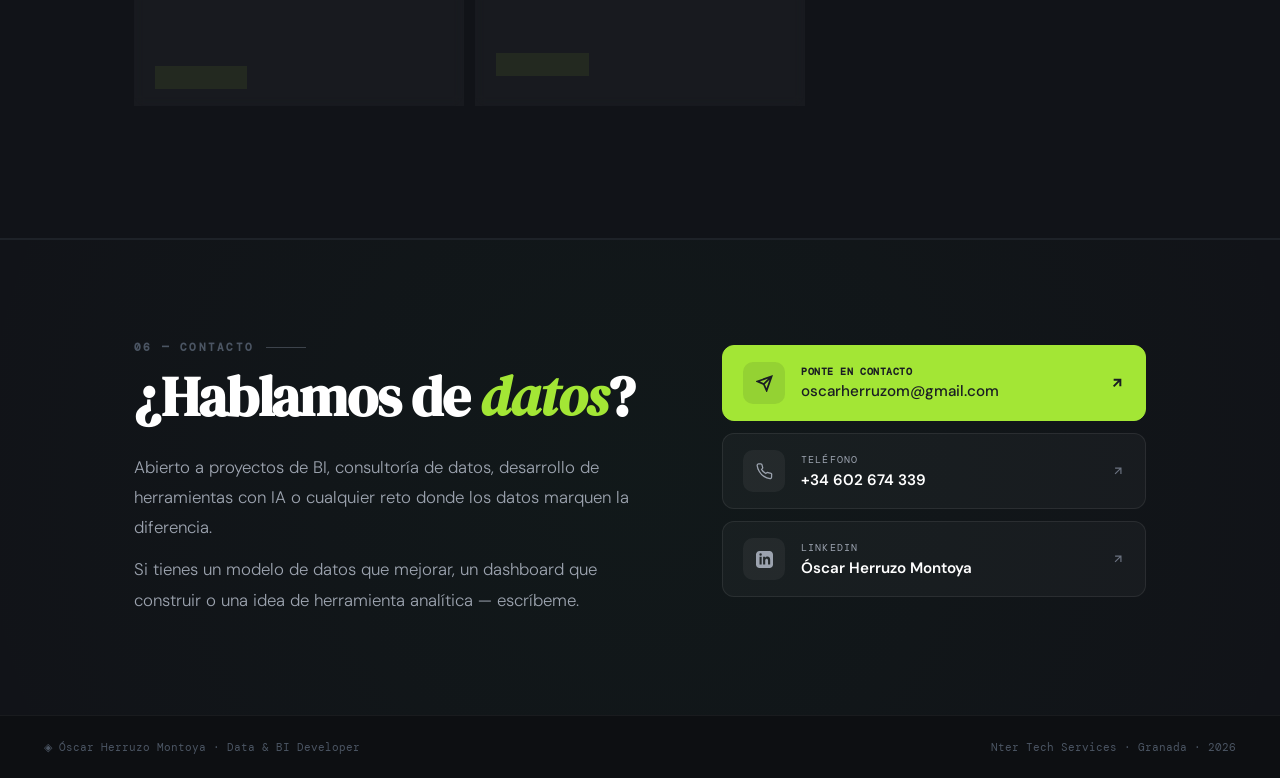
==== commit 9b6d7f3b: "feat: actualizar ubicación Granada, añadir proyectos Mimir/AnalytiQ/Mnemosine, botón descarga PDF" ====
--- a/index.html
+++ b/index.html
@@ -1,12 +1,12 @@
 <!DOCTYPE html>
 <html lang="es">
 <head>
-<meta charset="UTF-8">
-<meta name="viewport" content="width=device-width, initial-scale=1.0">
-<title>Óscar Herruzo Montoya — Data & BI Developer</title>
-<link rel="preconnect" href="https://fonts.googleapis.com">
-<link href="https://fonts.googleapis.com/css2?family=DM+Sans:ital,wght@0,300;0,400;0,500;0,600;1,400&family=DM+Mono:wght@400;500&family=DM+Serif+Display:ital@0;1&display=swap" rel="stylesheet">
-<link rel="stylesheet" href="styles.css">
+  <meta charset="UTF-8">
+  <meta name="viewport" content="width=device-width, initial-scale=1.0">
+  <title>Óscar Herruzo Montoya — Data & BI Developer</title>
+  <link rel="preconnect" href="https://fonts.googleapis.com">
+  <link href="https://fonts.googleapis.com/css2?family=DM+Sans:ital,wght@0,300;0,400;0,500;0,600;1,400&family=DM+Mono:wght@400;500&family=DM+Serif+Display:ital@0;1&display=swap" rel="stylesheet">
+  <link rel="stylesheet" href="styles.css">
 </head>
 <body>
 
@@ -47,7 +47,7 @@
   <div class="glow glow-a"></div>
   <div class="glow glow-b"></div>
   <div class="hero-in">
-    <div class="hero-badge reveal"><span class="badge-dot"></span>Disponible para proyectos · Andújar, Jaén</div>
+    <div class="hero-badge reveal"><span class="badge-dot"></span>Disponible para proyectos · Granada</div>
     <h1 class="hero-name reveal glitch" data-text="Óscar Herruzo Montoya">Óscar<br><em>Herruzo Montoya</em></h1>
     <p class="hero-role reveal" id="typewriter"></p>
     <p class="hero-desc reveal">Construyo pipelines de datos, dashboards inteligentes y herramientas BI que convierten datos crudos en decisiones reales. Especializado en Power BI, DAX avanzado, ETL con Python y AI-powered tools.</p>
@@ -108,42 +108,42 @@
         <p>Formado en DAM (Desarrollo de Aplicaciones Multiplataforma) y DAW, con experiencia en full-stack (Angular + NestJS) y una especialización creciente en datos, BI y AI-powered tools.</p>
         <br>
         <div class="status-ok magnetic"><span class="sdot"></span>Abierto a nuevos proyectos y colaboraciones</div>
-        
+
         <div class="jupyter-cell tilt-card reveal" id="jupyterCell" style="margin-top:24px;">
-            <div class="j-top-bar">
-                <span class="j-dot" style="background:#ED5F5D;"></span>
-                <span class="j-dot" style="background:#FDBD2E;"></span>
-                <span class="j-dot" style="background:#28CA41;"></span>
-                <span style="margin-left:8px; color:#858585; font-size:0.65rem;">oscar_profile.ipynb</span>
+          <div class="j-top-bar">
+            <span class="j-dot" style="background:#ED5F5D;"></span>
+            <span class="j-dot" style="background:#FDBD2E;"></span>
+            <span class="j-dot" style="background:#28CA41;"></span>
+            <span style="margin-left:8px; color:#858585; font-size:0.65rem;">oscar_profile.ipynb</span>
+          </div>
+          <div class="j-line">
+            <span class="j-prompt" id="jPrompt">In [&nbsp;]:</span>
+            <div class="j-code">
+              <span class="j-keyword">import</span> pandas <span class="j-keyword">as</span> pd<br>
+              df = pd.<span class="j-func">read_json</span>(<span class="j-string">'oscar_data.json'</span>)<br>
+              df.<span class="j-func">head</span>()
             </div>
-            <div class="j-line">
-                <span class="j-prompt" id="jPrompt">In [&nbsp;]:</span>
-                <div class="j-code">
-                    <span class="j-keyword">import</span> pandas <span class="j-keyword">as</span> pd<br>
-                    df = pd.<span class="j-func">read_json</span>(<span class="j-string">'oscar_data.json'</span>)<br>
-                    df.<span class="j-func">head</span>()
-                </div>
+          </div>
+          <div class="j-out" id="jOut" style="display:none;">
+            <span class="j-prompt" style="color:#E06C75;">Out[1]:</span>
+            <div class="j-table-wrap">
+              <table class="pd-table">
+                <thead><tr><th></th><th>Role</th><th>Stack</th><th>Focus</th></tr></thead>
+                <tbody>
+                <tr><th>0</th><td>Data & BI Dev</td><td>[Power BI, DAX]</td><td>Risk Reporting</td></tr>
+                <tr><th>1</th><td>Data Engineer</td><td>[Python, SQL]</td><td>ETL Pipelines</td></tr>
+                <tr><th>2</th><td>AI Integrator</td><td>[LLMs, Groq]</td><td>Automation</td></tr>
+                </tbody>
+              </table>
             </div>
-            <div class="j-out" id="jOut" style="display:none;">
-                <span class="j-prompt" style="color:#E06C75;">Out[1]:</span>
-                <div class="j-table-wrap">
-                    <table class="pd-table">
-                        <thead><tr><th></th><th>Role</th><th>Stack</th><th>Focus</th></tr></thead>
-                        <tbody>
-                            <tr><th>0</th><td>Data & BI Dev</td><td>[Power BI, DAX]</td><td>Risk Reporting</td></tr>
-                            <tr><th>1</th><td>Data Engineer</td><td>[Python, SQL]</td><td>ETL Pipelines</td></tr>
-                            <tr><th>2</th><td>AI Integrator</td><td>[LLMs, Groq]</td><td>Automation</td></tr>
-                        </tbody>
-                    </table>
-                </div>
-            </div>
-            <div class="j-hover-hint">Haz clic para ejecutar la celda de Python</div>
+          </div>
+          <div class="j-hover-hint">Haz clic para ejecutar la celda de Python</div>
         </div>
 
       </div>
       <div class="stagger">
         <div class="fact-card tilt-card"><div class="fact-ico">🏢</div><div><p class="fact-lbl">Empresa</p><p class="fact-val">Nter Tech Services · Santander</p></div></div>
-        <div class="fact-card tilt-card"><div class="fact-ico">📍</div><div><p class="fact-lbl">Ubicación</p><p class="fact-val">Andújar, Jaén · España</p></div></div>
+        <div class="fact-card tilt-card"><div class="fact-ico">📍</div><div><p class="fact-lbl">Ubicación</p><p class="fact-val">Granada · España</p></div></div>
         <div class="fact-card tilt-card"><div class="fact-ico">🎓</div><div><p class="fact-lbl">Formación</p><p class="fact-val">DAM (IES Jándula) · DAW (CEAC)</p></div></div>
         <div class="fact-card tilt-card"><div class="fact-ico">🔐</div><div><p class="fact-lbl">Especialización extra</p><p class="fact-val">Ciberseguridad · EIP Business School</p></div></div>
         <div class="fact-card tilt-card"><div class="fact-ico">☁️</div><div><p class="fact-lbl">Certificación en curso</p><p class="fact-val">AWS CLF-C02 → Data Engineer</p></div></div>
@@ -158,10 +158,16 @@
       <p style="font-size:.84rem;font-weight:600;color:var(--dark);margin:0 0 3px 0;">¿Quieres ver mi currículum completo?</p>
       <p style="font-family:'DM Mono',monospace;font-size:.7rem;color:var(--gray);margin:0;">Experiencia detallada · Stack técnico · Formación · Proyectos reales</p>
     </div>
-    <a href="cv.html" target="_blank" class="magnetic" style="display:inline-flex;align-items:center;gap:8px;background:#1A1D23;color:#fff;padding:11px 22px;border-radius:8px;font-size:.84rem;font-weight:600;text-decoration:none;white-space:nowrap;transition:all .3s ease; box-shadow: 0 4px 15px rgba(26, 29, 35, 0.2);">
-      <svg width="15" height="15" viewBox="0 0 24 24" fill="none" stroke="currentColor" stroke-width="2"><path d="M21 15v4a2 2 0 0 1-2 2H5a2 2 0 0 1-2-2v-4"/><polyline points="7 10 12 15 17 10"/><line x1="12" y1="15" x2="12" y2="3"/></svg>
-      Ver CV completo
-    </a>
+    <div style="display:flex;gap:10px;flex-wrap:wrap;">
+      <a href="cv.html" target="_blank" class="magnetic" style="display:inline-flex;align-items:center;gap:8px;background:#1A1D23;color:#fff;padding:11px 22px;border-radius:8px;font-size:.84rem;font-weight:600;text-decoration:none;white-space:nowrap;transition:all .3s ease;box-shadow:0 4px 15px rgba(26,29,35,.2);">
+        <svg width="15" height="15" viewBox="0 0 24 24" fill="none" stroke="currentColor" stroke-width="2"><path d="M18 13v6a2 2 0 0 1-2 2H5a2 2 0 0 1-2-2V8a2 2 0 0 1 2-2h6"/><polyline points="15 3 21 3 21 9"/><line x1="10" y1="14" x2="21" y2="3"/></svg>
+        Ver CV online
+      </a>
+      <a href="cv_oscar_herruzo.pdf" download="CV_Oscar_Herruzo_Montoya.pdf" class="magnetic" style="display:inline-flex;align-items:center;gap:8px;background:transparent;color:#1A1D23;border:1.5px solid #1A1D23;padding:11px 22px;border-radius:8px;font-size:.84rem;font-weight:600;text-decoration:none;white-space:nowrap;transition:all .3s ease;">
+        <svg width="15" height="15" viewBox="0 0 24 24" fill="none" stroke="currentColor" stroke-width="2"><path d="M21 15v4a2 2 0 0 1-2 2H5a2 2 0 0 1-2-2v-4"/><polyline points="7 10 12 15 17 10"/><line x1="12" y1="15" x2="12" y2="3"/></svg>
+        Descargar PDF
+      </a>
+    </div>
   </div>
 </div>
 
@@ -384,6 +390,36 @@
         </div>
 
         <div class="proj-card tilt-card">
+          <div class="proj-card-preview"><div class="prev-private"><div class="prev-private-ico">🔒</div><p class="prev-private-label">Confidencial</p><p class="prev-private-co">Nter Tech Services</p></div></div>
+          <div class="proj-card-body">
+            <span class="proj-badge">Nter · Streamlit · Multi-plataforma BI</span>
+            <p class="proj-title">AnalytiQ AI Suite</p>
+            <p class="proj-desc">Suite multi-plataforma de asistencia BI con IA para Power BI, Looker Studio, Google Sheets, Excel y JSON. Routing multi-proveedor LLM con branding corporativo Nter.</p>
+            <div class="tag-row"><span class="tag-l">Python</span><span class="tag-l">Streamlit</span><span class="tag-l">Groq</span><span class="tag-l">Gemini</span><span class="tag-l">Power BI</span></div>
+          </div>
+        </div>
+
+        <div class="proj-card tilt-card">
+          <div class="proj-card-preview"><div class="prev-private"><div class="prev-private-ico">🔒</div><p class="prev-private-label">Confidencial</p><p class="prev-private-co">Nter Tech Services</p></div></div>
+          <div class="proj-card-body">
+            <span class="proj-badge">Nter · Neo4j · Python · LLMs</span>
+            <p class="proj-title">Mimir — Knowledge Graph & CV Parser</p>
+            <p class="proj-desc">Sistema de grafo de conocimiento en Neo4j (Docker + Cypher) con pipeline LLM para extracción y deduplicación de ~700 CVs vía Anthropic API. Snapshots JSON y queries avanzadas de talento.</p>
+            <div class="tag-row"><span class="tag-l">Neo4j</span><span class="tag-l">Python</span><span class="tag-l">Docker</span><span class="tag-l">Anthropic API</span><span class="tag-l">Cypher</span></div>
+          </div>
+        </div>
+
+        <div class="proj-card tilt-card">
+          <div class="proj-card-preview"><div class="prev-private"><div class="prev-private-ico">🔒</div><p class="prev-private-label">POC · Universidad de Jaén</p><p class="prev-private-co">Proyecto académico · UJA</p></div></div>
+          <div class="proj-card-body">
+            <span class="proj-badge">UJA · Cytoscape.js · Grafo académico</span>
+            <p class="proj-title">Mnemosine — Visor de grafo de conocimiento</p>
+            <p class="proj-desc">POC para la Universidad de Jaén: visor interactivo de conocimiento académico basado en Cytoscape.js y fCoSE. Grafo con nodos de investigadores, publicaciones y keywords. Refactorización modular JS con casos de uso separados.</p>
+            <div class="tag-row"><span class="tag-l">Cytoscape.js</span><span class="tag-l">JavaScript</span><span class="tag-l">fCoSE</span><span class="tag-l">JSON</span><span class="tag-l">UJA</span></div>
+          </div>
+        </div>
+
+        <div class="proj-card tilt-card">
           <div class="proj-card-preview"><div class="prev-private"><div class="prev-private-ico">🔒</div><p class="prev-private-label">Confidencial</p><p class="prev-private-co">Nter Tech Services · Santander</p></div></div>
           <div class="proj-card-body">
             <span class="proj-badge">Nter · Power BI · SQL Server</span>
@@ -435,11 +471,11 @@
     <p class="sec-label reveal">04 — Trayectoria</p>
     <h2 class="sec-title reveal">Experiencia <em>&amp;</em> Formación</h2>
     <div class="exp-grid">
-      
+
       <div class="reveal">
         <p style="font-family:var(--mono);font-size:.66rem;color:#9CA3AF;text-transform:uppercase;letter-spacing:.1em;margin-bottom:22px;">Experiencia profesional</p>
         <div class="timeline stagger">
-          
+
           <div class="tl-item active">
             <div class="tl-pulse"></div>
             <p class="tl-date">Nov. 2025 — Actualidad · 5 meses</p>
@@ -453,7 +489,7 @@
               <li><strong>Innovación con IA (DAX Assistant):</strong> Copiloto IA conectado a SQL Server en vivo, lee metadatos y genera DAX de producción con Llama 3.3 70B. Fallback Groq → SambaNova → Gemini. GDPR-safe by design.</li>
             </ul>
           </div>
-          
+
           <div class="tl-item">
             <p class="tl-date">May. 2025 — Nov. 2025 · 7 meses</p>
             <p class="tl-title">Data & BI Developer</p>
@@ -466,7 +502,7 @@
               <li><strong>Google Apps Script:</strong> Sistema modular para consolidar datos, reporting automático por email y triggers.</li>
             </ul>
           </div>
-          
+
           <div class="tl-item">
             <p class="tl-date">Dic. 2024 — Abr. 2025 · 5 meses</p>
             <p class="tl-title">Becario Desarrollo Web Full-Stack</p>
@@ -477,18 +513,18 @@
               <li>SDLC completo con Angular, JavaScript/TypeScript, NestJS y modelado en MariaDB.</li>
             </ul>
           </div>
-          
+
           <div class="tl-item">
             <p class="tl-date">Mar. 2023 — Jun. 2023</p>
             <p class="tl-title">Becario Desarrollo de Software</p>
-            <p class="tl-company">AAG Insight Strategy Concept · Andújar</p>
+            <p class="tl-company">AAG Insight Strategy Concept</p>
             <p class="tl-type">Prácticas · Agile/Scrum</p>
             <ul class="tl-bullets">
               <li>App de gestión de pedidos de moda con FlutterFlow, Flutter y Firebase.</li>
               <li>Desarrollo de webs corporativas con WordPress y PHP en entorno Agile/Scrum.</li>
             </ul>
           </div>
-          
+
           <div class="tl-item">
             <p class="tl-date">Mar. 2019 — Jun. 2019</p>
             <p class="tl-title">Administrador de Redes</p>
@@ -502,7 +538,7 @@
           <div class="tl-item">
             <p class="tl-date">Sept. 2017 — Mar. 2019</p>
             <p class="tl-title">Técnico Informático</p>
-            <p class="tl-company">Dynos · Andújar</p>
+            <p class="tl-company">Dynos</p>
             <p class="tl-type">Prácticas</p>
             <ul class="tl-bullets">
               <li>Reparación y mantenimiento de equipos, gestión DNS y soporte técnico presencial.</li>
@@ -511,11 +547,11 @@
 
         </div>
       </div>
-      
+
       <div class="reveal">
         <p style="font-family:var(--mono);font-size:.66rem;color:#9CA3AF;text-transform:uppercase;letter-spacing:.1em;margin-bottom:22px;">Formación</p>
         <div class="stagger">
-          <div class="edu-card tilt-card"><div class="edu-ico">🎓</div><div><p class="edu-title">CFGS Desarrollo de Aplicaciones Multiplataforma (DAM)</p><p class="edu-place">IES Jándula · Andújar</p><p class="edu-tags">Java · Flutter · Kotlin · Python · Bases de datos</p></div></div>
+          <div class="edu-card tilt-card"><div class="edu-ico">🎓</div><div><p class="edu-title">CFGS Desarrollo de Aplicaciones Multiplataforma (DAM)</p><p class="edu-place">IES Jándula</p><p class="edu-tags">Java · Flutter · Kotlin · Python · Bases de datos</p></div></div>
           <div class="edu-card tilt-card"><div class="edu-ico">💻</div><div><p class="edu-title">CFGS Desarrollo de Aplicaciones Web (DAW)</p><p class="edu-place">CEAC</p><p class="edu-date">Sept. 2024 — Jun. 2025</p><p class="edu-tags">HTML · CSS · JavaScript · PHP · SQL · Java</p></div></div>
           <div class="edu-card tilt-card"><div class="edu-ico">🔐</div><div><p class="edu-title">Especialista en Ciberseguridad</p><p class="edu-place">EIP International Business School</p><p class="edu-date">Mar. 2023 — Jul. 2023</p><p class="edu-tags">Hacking Ético · RGPD · Informática Forense · Criptografía</p></div></div>
           <div class="edu-card tilt-card"><div class="edu-ico">☁️</div><div><p class="edu-title">AWS Certified Cloud Practitioner</p><p class="edu-place">Amazon Web Services · En progreso</p><p class="edu-tags">CLF-C02 → objetivo: Data Engineer Associate</p></div></div>
@@ -523,24 +559,24 @@
         </div>
       </div>
     </div>
-    
+
     <div class="sql-wrapper reveal">
-        <div class="sql-console tilt-card">
-            <div class="sql-header">
-                <div style="display:flex; align-items:center; gap:8px;">
-                    <span style="color:#A3E635;">🗄️</span> 
-                    <span style="font-family:var(--mono); font-size:0.75rem; color:#D1D5DB;">local_db > oscar_data</span>
-                </div>
-                <button class="sql-btn magnetic" id="sqlRunBtn">▶ Ejecutar (F5)</button>
-            </div>
-            <div class="sql-editor">
-                <div class="sql-lines">1</div>
-                <input type="text" id="sqlInput" class="sql-input" value="SELECT role, company, focus FROM experience WHERE company = 'Santander';" spellcheck="false" autocomplete="off">
-            </div>
-            <div class="sql-result-header">Result Grid</div>
-            <div class="sql-results" id="sqlResults">
-                </div>
-        </div>
+      <div class="sql-console tilt-card">
+        <div class="sql-header">
+          <div style="display:flex; align-items:center; gap:8px;">
+            <span style="color:#A3E635;">🗄️</span>
+            <span style="font-family:var(--mono); font-size:0.75rem; color:#D1D5DB;">local_db > oscar_data</span>
+          </div>
+          <button class="sql-btn magnetic" id="sqlRunBtn">▶ Ejecutar (F5)</button>
+        </div>
+        <div class="sql-editor">
+          <div class="sql-lines">1</div>
+          <input type="text" id="sqlInput" class="sql-input" value="SELECT role, company, focus FROM experience WHERE company = 'Santander';" spellcheck="false" autocomplete="off">
+        </div>
+        <div class="sql-result-header">Result Grid</div>
+        <div class="sql-results" id="sqlResults">
+        </div>
+      </div>
     </div>
 
   </div>
@@ -672,7 +708,7 @@
         <div class="cert-card tilt-card"><p class="cert-card-name">Oracle PL/SQL avanzado</p><p class="cert-card-meta">Udemy · abr. 2026</p><span class="cert-card-badge">✓ Verificado</span></div>
       </div>
     </div>
-    
+
     <hr class="cert-divider">
 
     <div class="reveal">
@@ -728,7 +764,7 @@
 
 <footer>
   <span class="ft-l">◈ Óscar Herruzo Montoya · Data & BI Developer</span>
-  <span class="ft-r">Nter Tech Services · Andújar, Jaén · 2026</span>
+  <span class="ft-r">Nter Tech Services · Granada · 2026</span>
 </footer>
 
 <script src="script.js"></script>
